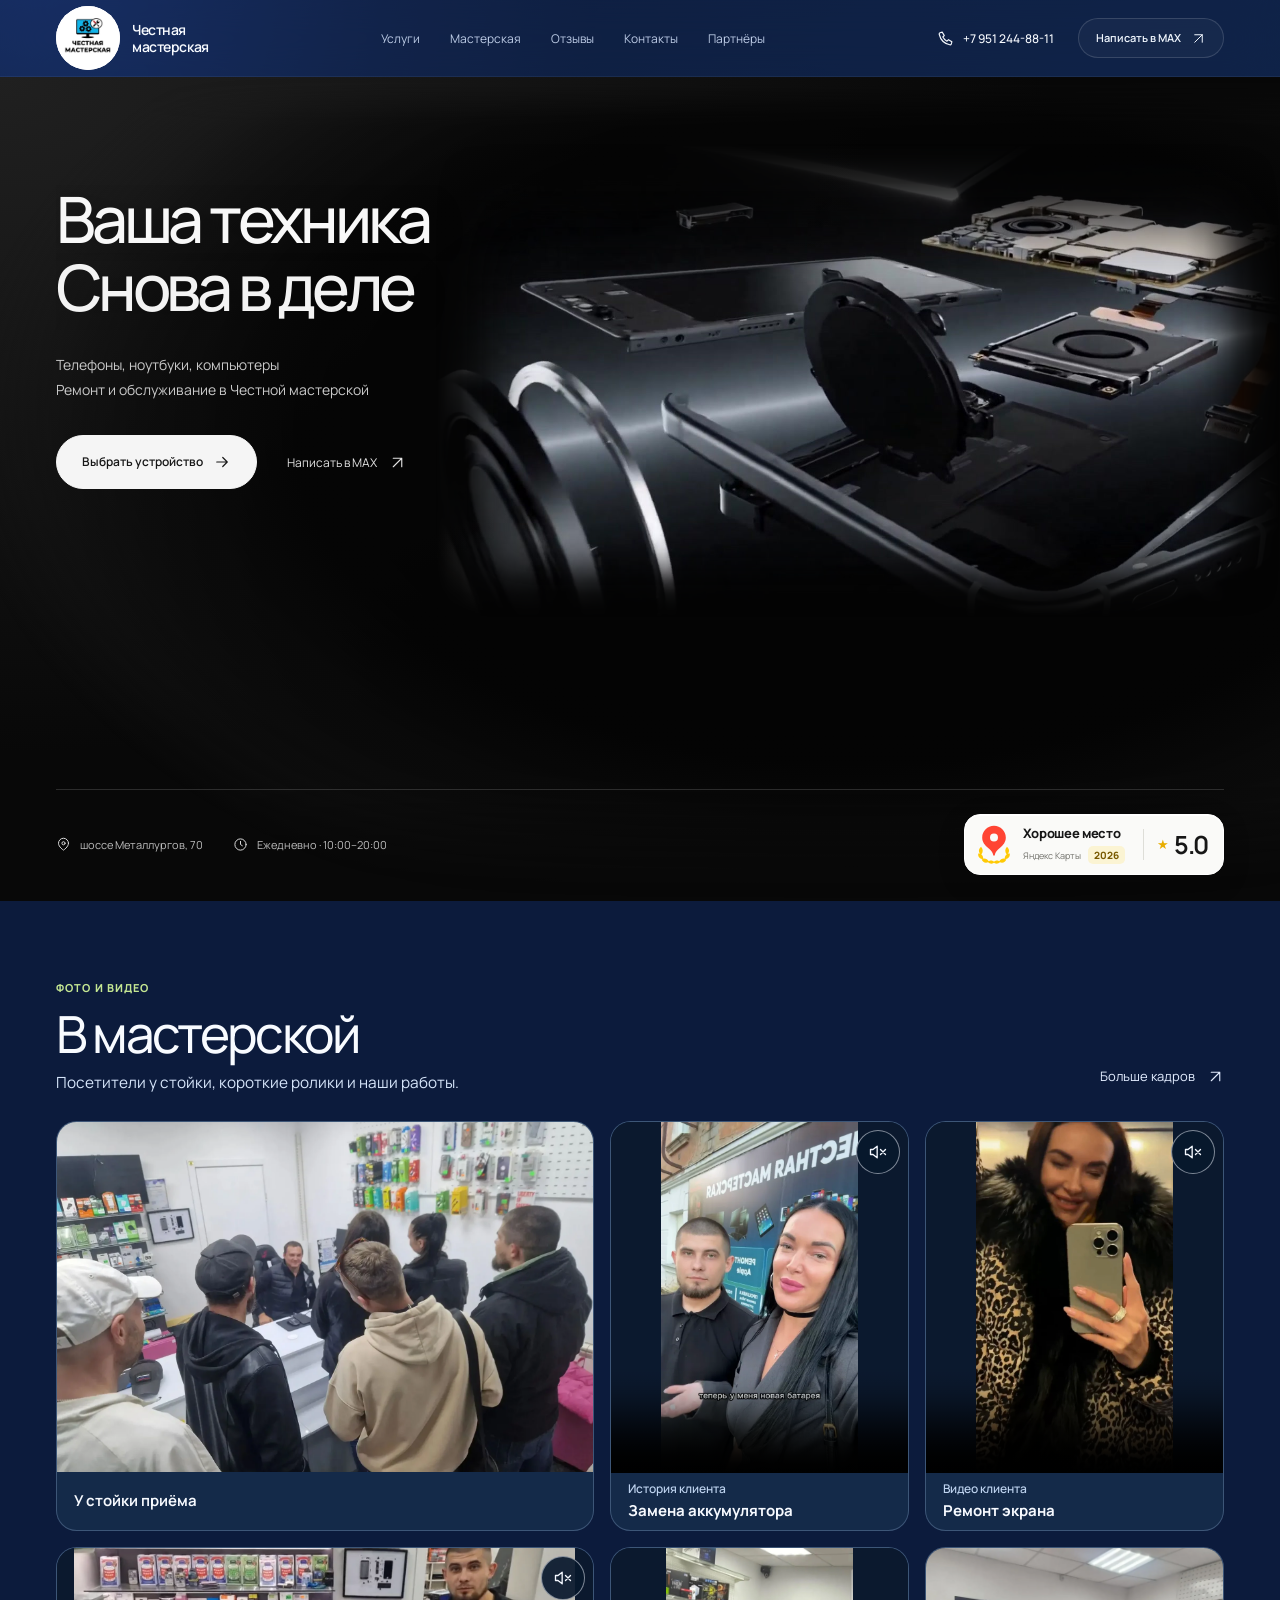
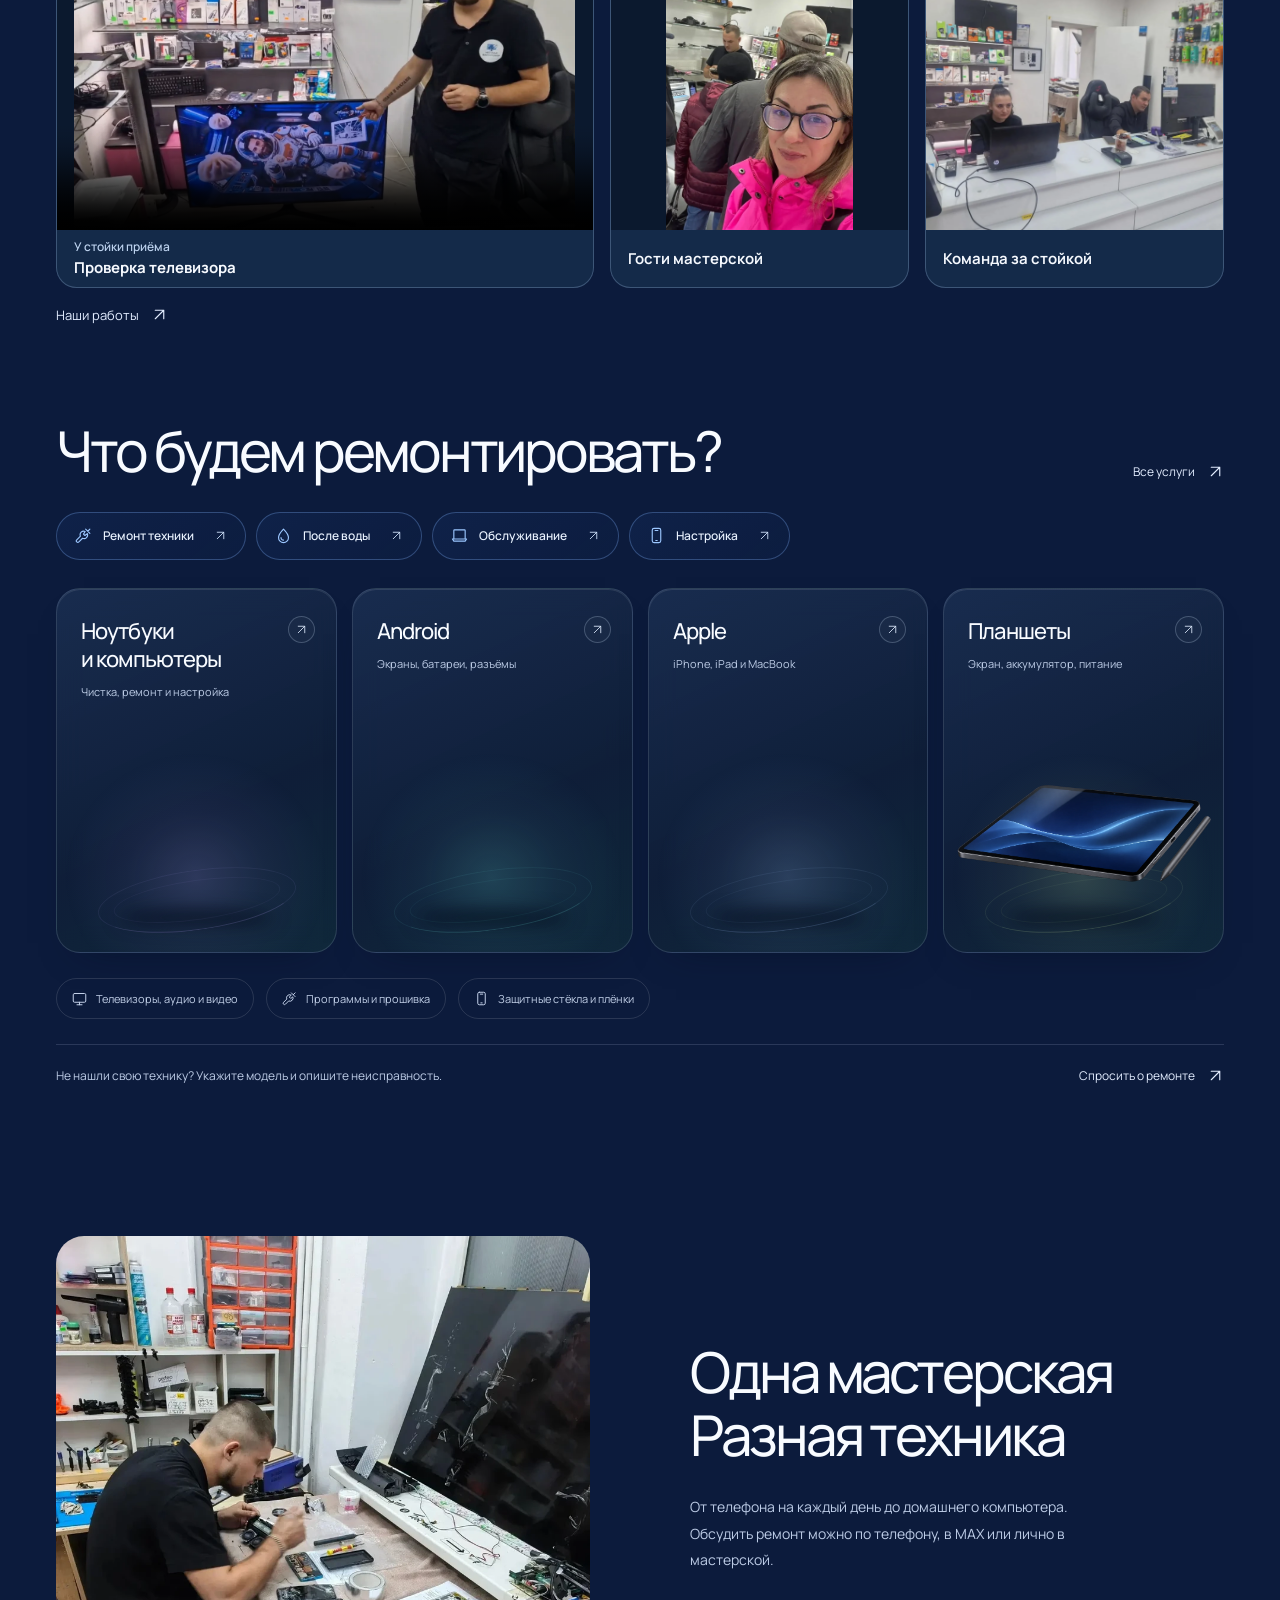
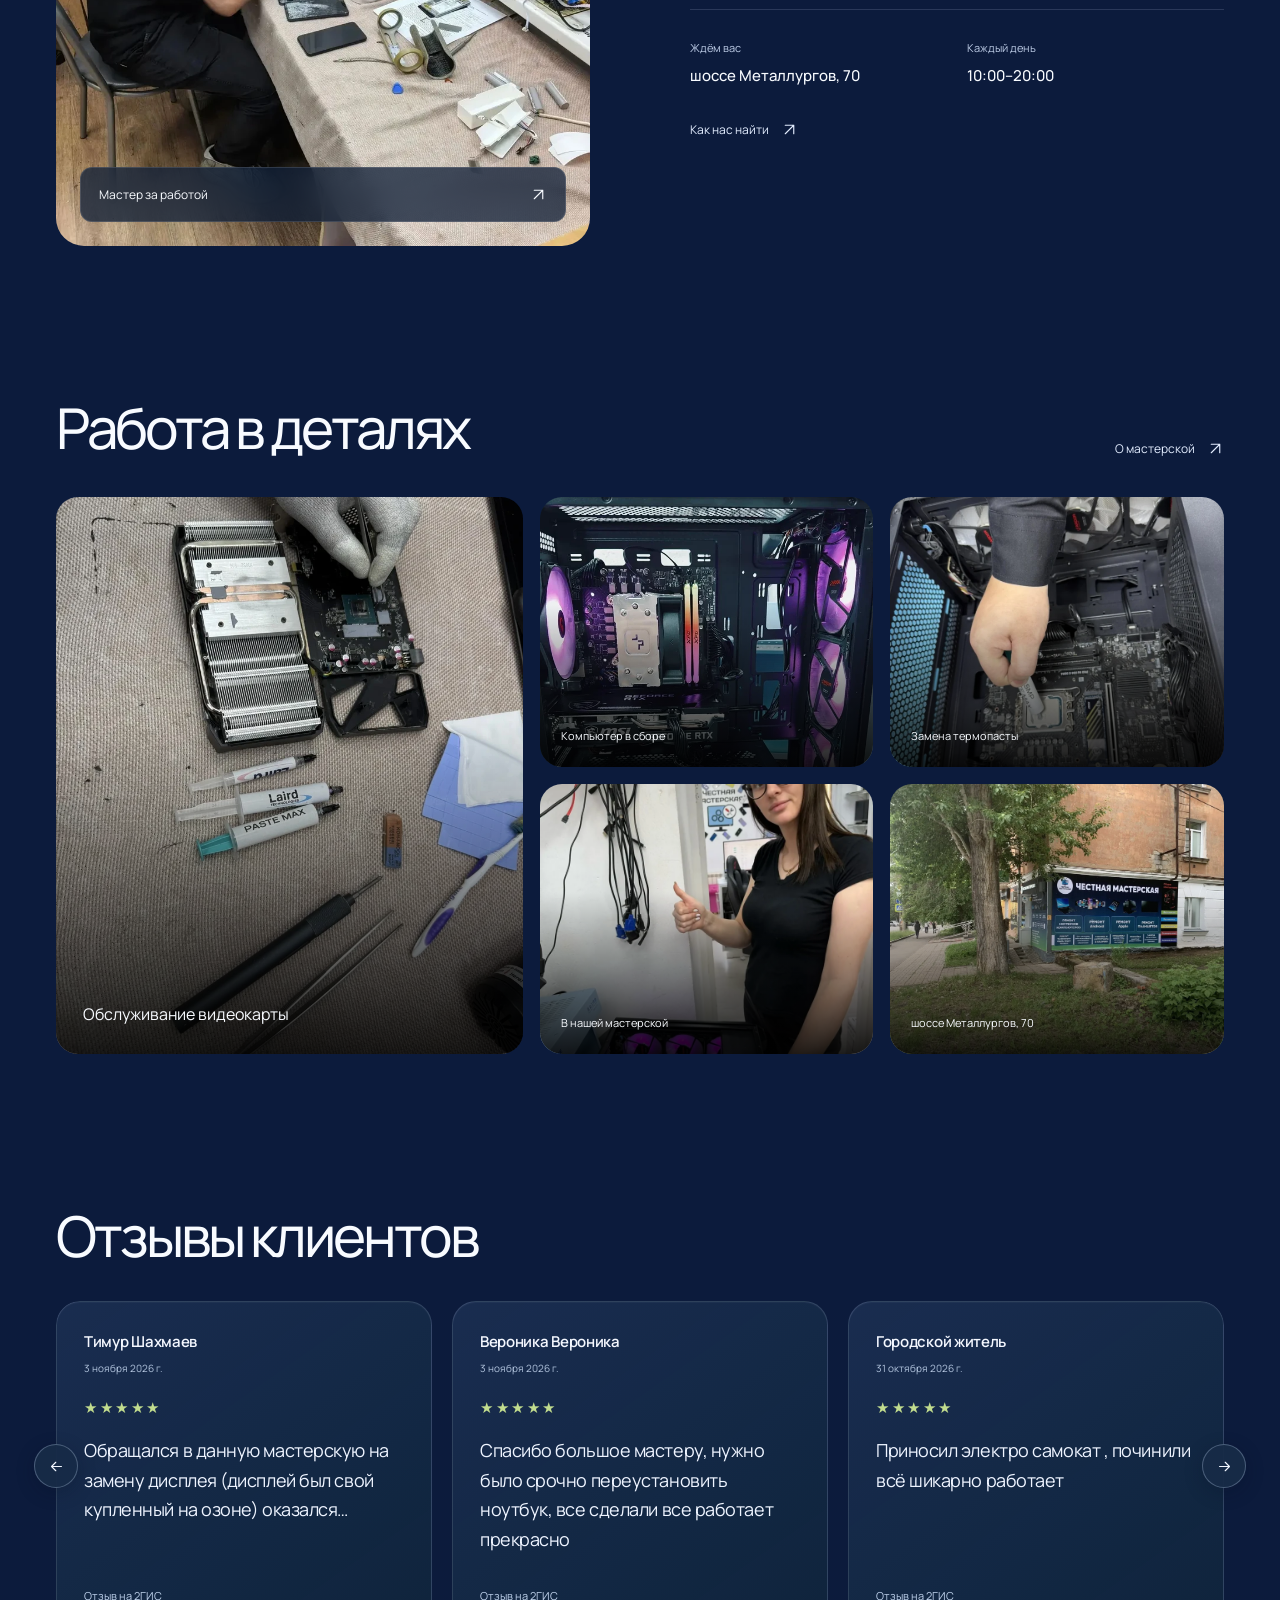
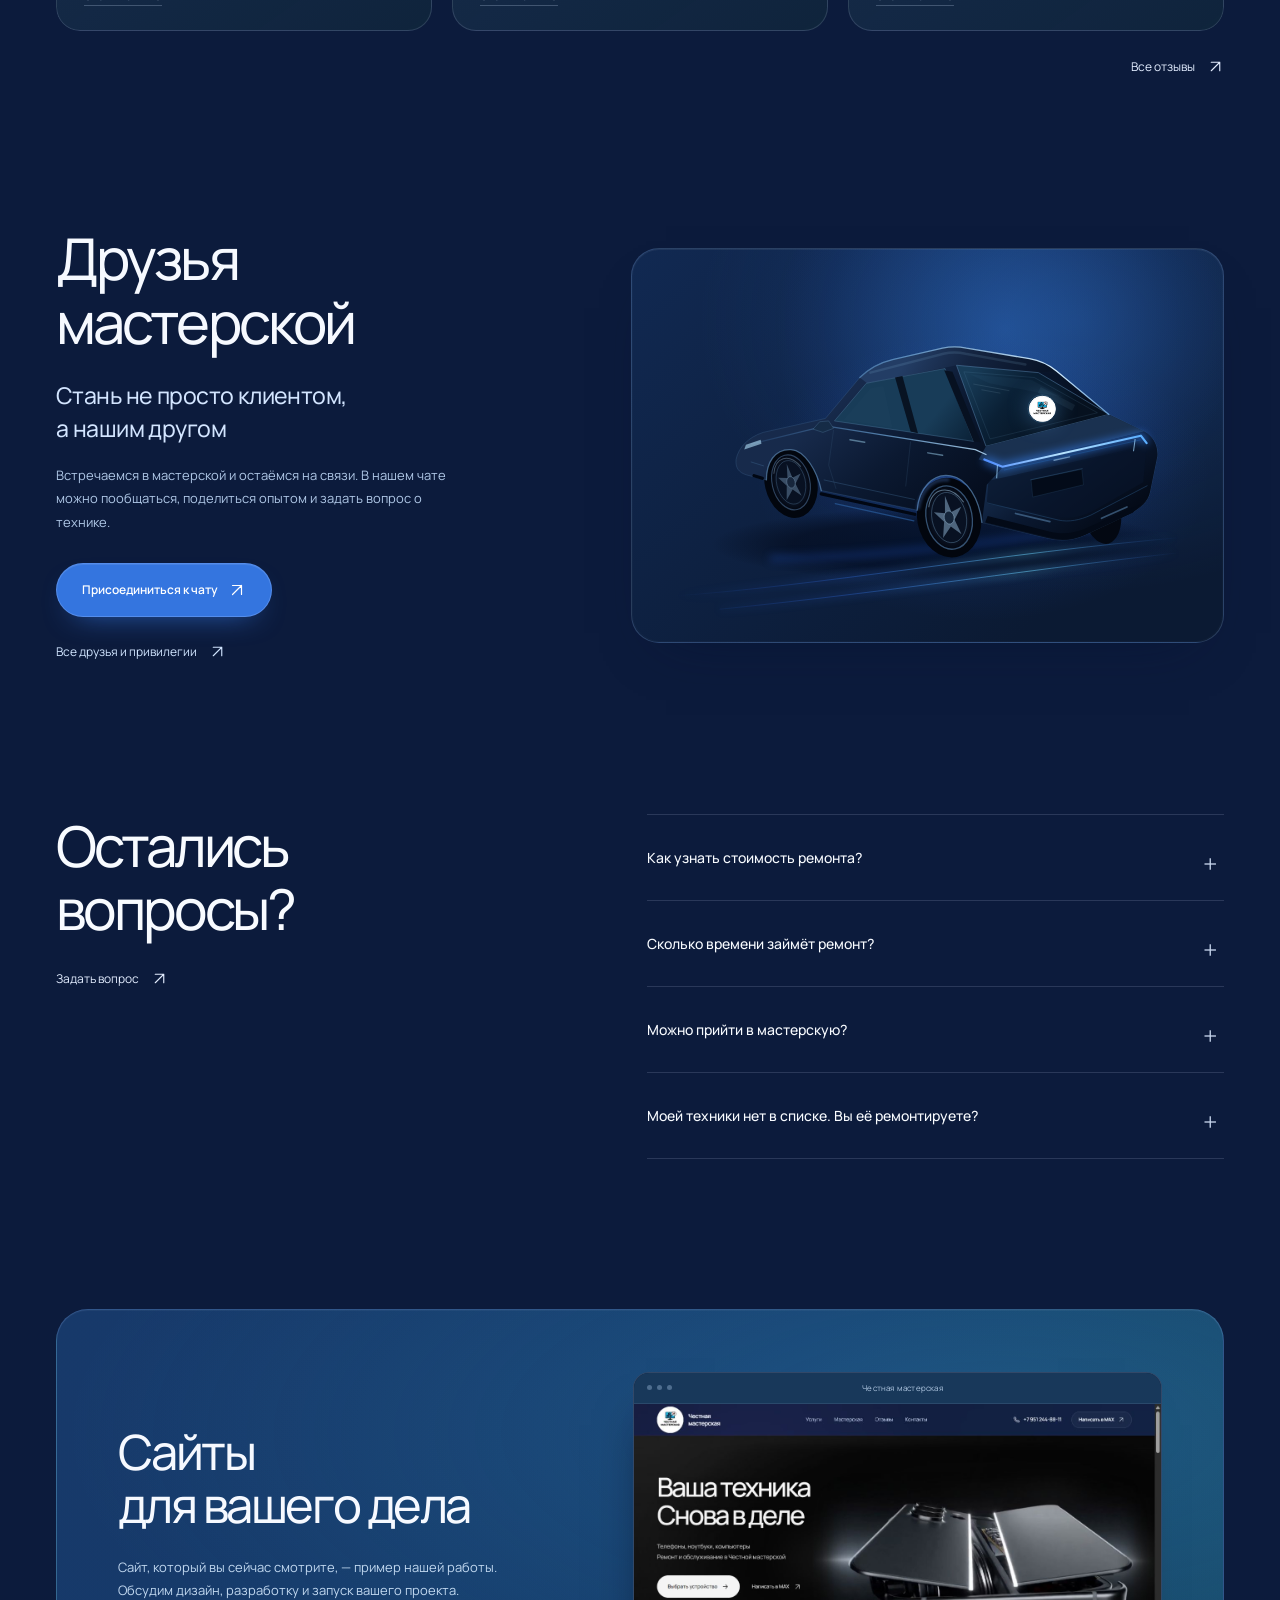
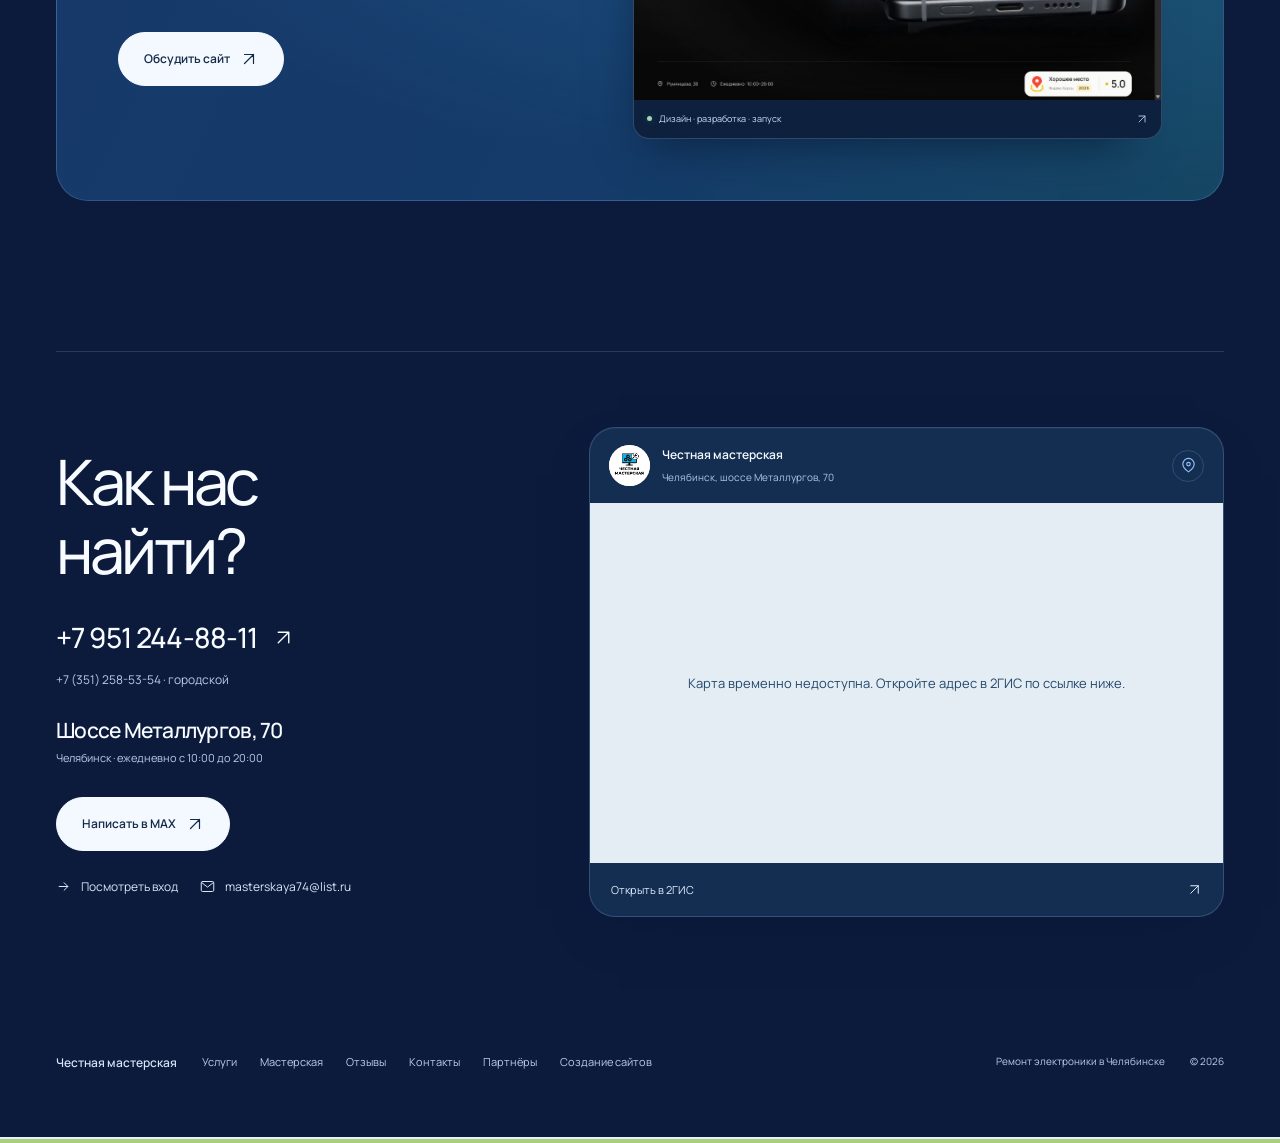
==== index.html @ 870d481c "Sync workshop website with local version" ====
<!doctype html>
<html lang="ru" class="premium-page"><head>
  <meta charset="UTF-8">
  <meta name="viewport" content="width=device-width, initial-scale=1">
  <meta name="theme-color" content="#0d1935">
  <title>Честная мастерская — ремонт электроники в Челябинске</title>
  <meta name="description" content="Ремонт телефонов, ноутбуков, компьютеров и другой электроники в Челябинске. Шоссе Металлургов, 70. Услуги, контакты и фотографии мастерской. Ежедневно 10:00–20:00.">
  <meta property="og:title" content="Честная мастерская — ремонт электроники в Челябинске">
  <meta property="og:description" content="Ремонт электроники в Челябинске. шоссе Металлургов, 70 · ежедневно 10:00–20:00. Позвоните или напишите в MAX.">
  <meta property="og:type" content="website">
  <meta property="og:locale" content="ru_RU">
  <link rel="icon" href="assets/logo.png" type="image/png">
  <link rel="preload" href="assets/fonts/manrope-variable.ttf" as="font" type="font/ttf" crossorigin="">
<link rel="stylesheet" href="minimal.css?v=7">
  <link rel="stylesheet" href="home.css?v=26">
  <link rel="stylesheet" href="home-sections.css?v=6">
  <link rel="stylesheet" href="workshop-life.css">
  <link rel="stylesheet" href="assets/vendor/leaflet/leaflet.css">
  <link rel="preload" href="assets/hero-disassembly-poster.jpg?v=2" as="image" fetchpriority="high">
  <script src="app.js" defer=""></script>
  <script src="home.js?v=7" defer=""></script>
  <script src="workshop-life.js" defer=""></script>
  <script src="reviews.js?v=1" defer=""></script>
  <script src="friends-gallery.js?v=2" defer=""></script>
  <script src="contact-map.js?v=2" defer=""></script>
  <script type="application/ld+json">
  {"@context":"https://schema.org","@type":"LocalBusiness","name":"Честная мастерская","description":"Ремонт телефонов, компьютеров и другой электроники","telephone":"+79512448811","email":"masterskaya74@list.ru","address":{"@type":"PostalAddress","streetAddress":"шоссе Металлургов, 70","addressLocality":"Челябинск","addressCountry":"RU"},"openingHours":["Mo-Su 10:00-20:00"]}
  </script>
</head>
<body class="home-page premium-home">
<div class="p-ambient" aria-hidden="true"><div class="p-ambient-field p-ambient-primary"></div><div class="p-ambient-field p-ambient-secondary"></div><div class="p-ambient-field p-ambient-tertiary"></div></div>
<div class="p-scroll-progress" aria-hidden="true"></div>
<a class="skip-link" href="#main">Перейти к содержимому</a>
  <svg class="icon-library" xmlns="http://www.w3.org/2000/svg" aria-hidden="true">
    <symbol id="i-arrow" viewBox="0 0 24 24"><path d="M5 12h14m-6-6 6 6-6 6"></path></symbol>
    <symbol id="i-up-right" viewBox="0 0 24 24"><path d="M6 18 18 6M6 6h12v12"></path></symbol>
    <symbol id="i-phone" viewBox="0 0 24 24"><path d="m7.3 3 3 4.8-2.1 2.1a15 15 0 0 0 5.9 5.9l2.1-2.1 4.8 3-.8 3a2 2 0 0 1-2.2 1.2A20 20 0 0 1 3.1 6 2 2 0 0 1 4.3 3.8Z"></path></symbol>
    <symbol id="i-chat" viewBox="0 0 24 24"><path d="M20.5 11.5a9 9 0 0 1-9 9 10 10 0 0 1-4-.9L3 21l1.4-4.5a9 9 0 1 1 16.1-5Z"></path><path d="M8 10h8m-8 4h5"></path></symbol>
    <symbol id="i-clock" viewBox="0 0 24 24"><circle cx="12" cy="12" r="9"></circle><path d="M12 7v5l3 2"></path></symbol>
    <symbol id="i-pin" viewBox="0 0 24 24"><path d="M20 10c0 6-8 11-8 11S4 16 4 10a8 8 0 1 1 16 0Z"></path><circle cx="12" cy="10" r="2.5"></circle></symbol>
    <symbol id="i-mobile" viewBox="0 0 24 24"><rect x="6" y="2" width="12" height="20" rx="2.5"></rect><path d="M10 5h4m-3 14h2"></path></symbol>
    <symbol id="i-laptop" viewBox="0 0 24 24"><path d="M4 16V5a1 1 0 0 1 1-1h14a1 1 0 0 1 1 1v11M2 17h20l-2 3H4Z"></path></symbol>
    <symbol id="i-tablet" viewBox="0 0 24 24"><rect x="4" y="2" width="16" height="20" rx="2"></rect><path d="M11 18h2"></path></symbol>
    <symbol id="i-tv" viewBox="0 0 24 24"><rect x="2" y="4" width="20" height="14" rx="2"></rect><path d="M8 22h8m-4-4v4"></path></symbol>
    <symbol id="i-audio" viewBox="0 0 24 24"><rect x="5" y="2" width="14" height="20" rx="2"></rect><circle cx="12" cy="15" r="4"></circle><circle cx="12" cy="6" r="1"></circle></symbol>
    <symbol id="i-tool" viewBox="0 0 24 24"><path d="M14.3 6.3a5 5 0 0 0-6.6 6.6l-5.2 5.2a2 2 0 0 0 3 3l5.2-5.2a5 5 0 0 0 6.6-6.6L14 12l-2-2Z"></path><path d="m15 3 6 6m-3-3 3-3"></path></symbol>
    <symbol id="i-workshop-speaker" viewBox="0 0 24 24"><path d="M11 5 6 9H3v6h3l5 4V5Z"></path></symbol>
    <symbol id="i-close" viewBox="0 0 24 24"><path d="m6 6 12 12M6 18 18 6"></path></symbol>
    <symbol id="i-mail" viewBox="0 0 24 24"><rect x="2" y="4" width="20" height="16" rx="2"></rect><path d="m3 6 9 7 9-7"></path></symbol>
    <symbol id="i-droplet" viewBox="0 0 24 24"><path d="M12 3S5 10.2 5 15a7 7 0 0 0 14 0c0-4.8-7-12-7-12Z"></path><path d="M8.5 15a3.5 3.5 0 0 0 3.5 3.5"></path></symbol>
    <symbol id="i-spark" viewBox="0 0 40 40"><path d="m20 2 3.7 12.8L36 8l-6.8 12.3L42 24l-13.8 2L35 39l-13-7-3 13-3.4-13.5L3 38l6.2-12L-3 22l13-3L3 7l13 7Z" fill="currentColor" stroke="none" transform="translate(2 -1) scale(.9)"></path></symbol>
  </svg>
<div class="p-header-bar">
<header class="site-header shell page-header">
      <a class="brand brand-original" href="index.html" aria-label="Честная мастерская — на главную"><span class="brand-emblem" aria-hidden="true"><img class="logo-image" src="assets/logo.png" alt="" width="320" height="320"></span><span class="brand-name">Честная<br>мастерская</span></a>
      <nav class="site-nav" aria-label="Основная навигация"><button class="menu-toggle" type="button" aria-expanded="false" aria-controls="nav-links" aria-label="Открыть меню"><span></span><span></span></button><div class="nav-links" id="nav-links"><a href="services.html">Услуги</a><a href="workshop.html">Мастерская</a><a href="reviews.html">Отзывы</a><a href="contacts.html">Контакты</a><a href="partners.html">Партнёры</a></div></nav>
      <div class="header-actions"><a class="header-phone" href="tel:+79512448811" aria-label="Позвонить: +7 951 244-88-11"><svg class="icon" aria-hidden="true"><use href="#i-phone"></use></svg><span>+7 951 244-88-11</span></a><a class="button button-primary header-max" href="https://max.ru/join/U9VbQL_vIRLtYc8kHAHTy1KnC3-s3BVJSdOzQISSQKc" target="_blank" rel="noopener noreferrer">Написать в MAX<svg class="icon" aria-hidden="true"><use href="#i-up-right"></use></svg></a></div>
    </header>
</div>
<main id="main">
  <section class="p-hero shell" aria-labelledby="hero-title">
    <div class="p-hero-copy">
      <h1 id="hero-title"><span class="p-title-line"><span>Ваша техника</span></span><span class="p-title-line p-title-accent"><span>Снова в деле</span></span></h1>
      <p class="p-hero-lead">Телефоны, ноутбуки, компьютеры<br>Ремонт и обслуживание в Честной мастерской</p>
      <div class="p-hero-actions">
        <a class="button button-primary" href="#repair">Выбрать устройство<svg class="icon" aria-hidden="true"><use href="#i-arrow"></use></svg></a>
        <a class="p-quiet-link" href="https://max.ru/join/U9VbQL_vIRLtYc8kHAHTy1KnC3-s3BVJSdOzQISSQKc" target="_blank" rel="noopener noreferrer">Написать в MAX<svg class="icon" aria-hidden="true"><use href="#i-up-right"></use></svg></a>
      </div>
    </div>
    <div class="p-hero-media" aria-hidden="true">
      <canvas class="p-hero-bloom" width="480" height="270"></canvas>
      <video class="p-hero-video" width="1920" height="1080" muted="" loop="" playsinline="" preload="metadata" poster="assets/hero-disassembly-poster.jpg?v=2" tabindex="-1" disablepictureinpicture="">
        <source src="assets/hero-disassembly.mp4?v=2" type="video/mp4">
      </video>
    </div>
    <div class="p-hero-bottom">
      <a href="contacts.html#entrance"><svg class="icon" aria-hidden="true"><use href="#i-pin"></use></svg>шоссе Металлургов, 70</a>
      <p><svg class="icon" aria-hidden="true"><use href="#i-clock"></use></svg>Ежедневно · 10:00–20:00</p>
      <a class="p-yandex-badge" href="https://yandex.ru/maps/org/chestnaya_masterskaya/51923940691/" target="_blank" rel="noopener noreferrer" aria-label="Хорошее место 2026 на Яндекс Картах — рейтинг 5.0 из 5">
        <img class="p-yandex-mark" src="assets/yandex-good-place.svg" width="64" height="72" alt="" aria-hidden="true">
        <span class="p-yandex-copy"><strong>Хорошее место</strong><span>Яндекс Карты <b class="p-yandex-year">2026</b></span></span>
        <span class="p-yandex-rating"><span aria-hidden="true">★</span><strong>5.0</strong></span>
      </a>
    </div>
  </section>

  <section class="workshop-life workshop-life-home shell" id="workshop-life" aria-labelledby="workshop-life-title">
    <header class="workshop-life-heading">
      <div>
        <p class="workshop-life-eyebrow">Фото и видео</p>
        <h2 id="workshop-life-title">В мастерской</h2>
        <p>Посетители у стойки, короткие ролики и наши работы.</p>
      </div>
      <a class="p-text-link workshop-life-link" href="workshop.html#workshop-life">Больше кадров<svg class="icon" aria-hidden="true"><use href="#i-up-right"></use></svg></a>
    </header>
    <div class="workshop-life-preview">
      <a class="workshop-life-photo workshop-life-photo-lead" href="assets/workshop-life/visitors-counter.webp" data-gallery data-gallery-group="reception" data-caption="У стойки приёма" aria-label="Увеличить фото гостей у стойки приёма">
        <img class="workshop-life-media" src="assets/workshop-life/visitors-counter.webp" alt="Посетители собрались у стойки приёма в мастерской" width="1600" height="1200" loading="lazy" decoding="async">
        <span class="workshop-life-caption">У стойки приёма</span>
      </a>
      <figure class="workshop-life-clip">
        <video class="workshop-life-media" controls autoplay muted loop playsinline preload="none" src="assets/workshop-life/clip-1.mp4" poster="assets/workshop-life/clip-1.webp" aria-labelledby="workshop-life-clip-1-title"></video>
        <button class="workshop-life-sound" type="button" data-workshop-life-sound aria-label="Звук видео о замене аккумулятора" aria-pressed="false" hidden>
          <svg class="icon" viewBox="0 0 24 24" aria-hidden="true"><use href="#i-workshop-speaker"></use><path class="workshop-life-sound-off" d="m15 9 6 6m0-6-6 6"></path><path class="workshop-life-sound-on" d="M15 9a4 4 0 0 1 0 6m3-9a8 8 0 0 1 0 12"></path></svg>
        </button>
        <figcaption class="workshop-life-clip-caption" id="workshop-life-clip-1-title"><span>История клиента</span><strong>Замена аккумулятора</strong></figcaption>
      </figure>
      <figure class="workshop-life-clip">
        <video class="workshop-life-media" controls autoplay muted loop playsinline preload="none" src="assets/workshop-life/clip-2.mp4" poster="assets/workshop-life/clip-2.webp" aria-labelledby="workshop-life-clip-2-title"></video>
        <button class="workshop-life-sound" type="button" data-workshop-life-sound aria-label="Звук видео о ремонте экрана" aria-pressed="false" hidden>
          <svg class="icon" viewBox="0 0 24 24" aria-hidden="true"><use href="#i-workshop-speaker"></use><path class="workshop-life-sound-off" d="m15 9 6 6m0-6-6 6"></path><path class="workshop-life-sound-on" d="M15 9a4 4 0 0 1 0 6m3-9a8 8 0 0 1 0 12"></path></svg>
        </button>
        <figcaption class="workshop-life-clip-caption" id="workshop-life-clip-2-title"><span>Видео клиента</span><strong>Ремонт экрана</strong></figcaption>
      </figure>
    </div>
    <div class="workshop-life-preview workshop-life-preview-more">
      <figure class="workshop-life-clip workshop-life-reception-video">
        <video class="workshop-life-media" controls autoplay muted loop playsinline preload="none" src="assets/workshop-life/counter-new.mp4" poster="assets/workshop-life/counter-new.webp" aria-labelledby="workshop-life-reception-video-title"></video>
        <button class="workshop-life-sound" type="button" data-workshop-life-sound aria-label="Звук видео у стойки приёма" aria-pressed="false" hidden>
          <svg class="icon" viewBox="0 0 24 24" aria-hidden="true"><use href="#i-workshop-speaker"></use><path class="workshop-life-sound-off" d="m15 9 6 6m0-6-6 6"></path><path class="workshop-life-sound-on" d="M15 9a4 4 0 0 1 0 6m3-9a8 8 0 0 1 0 12"></path></svg>
        </button>
        <figcaption class="workshop-life-clip-caption" id="workshop-life-reception-video-title"><span>У стойки приёма</span><strong>Проверка телевизора</strong></figcaption>
      </figure>
      <a class="workshop-life-photo workshop-life-photo-portrait" href="assets/workshop-life/visitors-portrait.webp" data-gallery data-gallery-group="reception" data-caption="Гости мастерской" aria-label="Увеличить портрет на фоне стойки приёма">
        <img class="workshop-life-media" src="assets/workshop-life/visitors-portrait.webp" alt="Посетительница на фоне людей у стойки приёма" width="884" height="1334" loading="lazy" decoding="async">
        <span class="workshop-life-caption">Гости мастерской</span>
      </a>
      <a class="workshop-life-photo" href="assets/workshop-life/reception-team.webp" data-gallery data-gallery-group="reception" data-caption="Команда за стойкой" aria-label="Увеличить фото команды за стойкой">
        <img class="workshop-life-media" src="assets/workshop-life/reception-team.webp" alt="Двое сотрудников сидят за стойкой приёма мастерской" width="1600" height="1200" loading="lazy" decoding="async">
        <span class="workshop-life-caption">Команда за стойкой</span>
      </a>
    </div>
    <a class="p-text-link workshop-life-link workshop-life-works" href="workshop.html#work">Наши работы<svg class="icon" aria-hidden="true"><use href="#i-up-right"></use></svg></a>
  </section>

  <section class="p-services shell" id="repair" aria-labelledby="repair-title">
    <div class="p-section-head" data-reveal="">
      <div><h2 id="repair-title">Что будем ремонтировать?</h2></div>
      <a class="p-text-link" href="services.html">Все услуги<svg class="icon" aria-hidden="true"><use href="#i-up-right"></use></svg></a>
    </div>
    <div class="p-repair-paths" aria-label="Что нужно сделать с техникой" data-reveal="">
      <a href="services.html"><svg class="icon" aria-hidden="true"><use href="#i-tool"></use></svg>Ремонт техники<svg class="icon p-path-arrow" aria-hidden="true"><use href="#i-up-right"></use></svg></a>
      <a href="services.html#liquid"><svg class="icon" aria-hidden="true"><use href="#i-droplet"></use></svg>После воды<svg class="icon p-path-arrow" aria-hidden="true"><use href="#i-up-right"></use></svg></a>
      <a href="services.html#maintenance"><svg class="icon" aria-hidden="true"><use href="#i-laptop"></use></svg>Обслуживание<svg class="icon p-path-arrow" aria-hidden="true"><use href="#i-up-right"></use></svg></a>
      <a href="services.html#software"><svg class="icon" aria-hidden="true"><use href="#i-mobile"></use></svg>Настройка<svg class="icon p-path-arrow" aria-hidden="true"><use href="#i-up-right"></use></svg></a>
    </div>
    <div class="p-device-grid">
        <a class="p-device p-device-computers" data-reveal="" href="services.html#computers">
          <span class="p-device-arrow"><svg class="icon" aria-hidden="true"><use href="#i-up-right"></use></svg></span>
          <h3>Ноутбуки<br>и компьютеры</h3><p>Чистка, ремонт и настройка</p>
          <div class="p-device-visual"><div class="p-device-orbit" aria-hidden="true"></div><img src="assets/service-computers.webp" alt="" width="1536" height="1024" loading="lazy" decoding="async"></div>
        </a>
        <a class="p-device p-device-android" data-reveal="" href="services.html#android">
          <span class="p-device-arrow"><svg class="icon" aria-hidden="true"><use href="#i-up-right"></use></svg></span>
          <h3>Android</h3><p>Экраны, батареи, разъёмы</p>
          <div class="p-device-visual"><div class="p-device-orbit" aria-hidden="true"></div><img src="assets/service-android.webp" alt="" width="1448" height="1086" loading="lazy" decoding="async"></div>
        </a>
        <a class="p-device p-device-apple" data-reveal="" href="services.html#iphone">
          <span class="p-device-arrow"><svg class="icon" aria-hidden="true"><use href="#i-up-right"></use></svg></span>
          <h3>Apple</h3><p>iPhone, iPad и MacBook</p>
          <div class="p-device-visual"><div class="p-device-orbit" aria-hidden="true"></div><img src="assets/service-apple.webp" alt="" width="1536" height="1024" loading="lazy" decoding="async"></div>
        </a>
        <a class="p-device p-device-tablets" data-reveal="" href="services.html#tablets">
          <span class="p-device-arrow"><svg class="icon" aria-hidden="true"><use href="#i-up-right"></use></svg></span>
          <h3>Планшеты</h3><p>Экран, аккумулятор, питание</p>
          <div class="p-device-visual"><div class="p-device-orbit" aria-hidden="true"></div><img src="assets/service-tablets.webp" alt="" width="1774" height="887" loading="lazy" decoding="async"></div>
        </a>
    </div>
    <div class="p-other-services" aria-label="Дополнительные услуги">
      <a href="services.html#screens"><svg class="icon" aria-hidden="true"><use href="#i-tv"></use></svg>Телевизоры, аудио и видео</a>
      <a href="services.html#software"><svg class="icon" aria-hidden="true"><use href="#i-tool"></use></svg>Программы и прошивка</a>
      <a href="services.html#protection"><svg class="icon" aria-hidden="true"><use href="#i-mobile"></use></svg>Защитные стёкла и плёнки</a>
    </div>
    <div class="p-help" data-reveal=""><p>Не нашли свою технику? Укажите модель и опишите неисправность.</p><a class="p-text-link" href="https://max.ru/join/U9VbQL_vIRLtYc8kHAHTy1KnC3-s3BVJSdOzQISSQKc" target="_blank" rel="noopener noreferrer">Спросить о ремонте<svg class="icon" aria-hidden="true"><use href="#i-up-right"></use></svg></a></div>
  </section>

  <section class="p-workshop p-section shell" id="workshop" aria-labelledby="workshop-title">
    <a class="p-master" data-reveal="" href="workshop.html" aria-label="Посмотреть мастерскую">
      <img src="assets/master-at-work-small.webp" alt="Мастер сидит за рабочим столом и ремонтирует телефон" width="900" height="1200" loading="lazy">
      <span class="p-photo-label">Мастер за работой<svg class="icon" aria-hidden="true"><use href="#i-up-right"></use></svg></span>
    </a>
    <div class="p-workshop-copy" data-reveal="">
      <h2 id="workshop-title">Одна мастерская<br>Разная техника</h2>
      <p>От телефона на каждый день до домашнего компьютера. Обсудить ремонт можно по телефону, в MAX или лично в мастерской.</p>
      <div class="p-workshop-facts"><div><span>Ждём вас</span><strong>шоссе Металлургов, 70</strong></div><div><span>Каждый день</span><strong>10:00–20:00</strong></div></div>
      <a class="p-text-link" href="contacts.html#entrance">Как нас найти<svg class="icon" aria-hidden="true"><use href="#i-up-right"></use></svg></a>
    </div>
  </section>

  <section class="p-section shell" id="work" aria-labelledby="work-title">
    <div class="p-section-head" data-reveal=""><div><h2 id="work-title">Работа в деталях</h2></div><a class="p-text-link" href="workshop.html">О мастерской<svg class="icon" aria-hidden="true"><use href="#i-up-right"></use></svg></a></div>
    <div class="p-gallery" aria-label="Фотографии работ и мастерской">
        <a class="p-gallery-item" data-reveal="" href="assets/graphics-service.webp" data-gallery="" data-caption="Обслуживание видеокарты" aria-label="Увеличить фото: обслуживание видеокарты">
          <img src="assets/graphics-service-small.webp" alt="Разобранная видеокарта, радиатор и материалы для обслуживания" width="800" height="1067" loading="lazy">
          <span class="p-gallery-label"><span>Обслуживание видеокарты</span></span>
        </a>
        <a class="p-gallery-item" data-reveal="" href="assets/computer.webp" data-gallery="" data-caption="Компьютер в сборе" aria-label="Увеличить фото: компьютер в сборе">
          <img src="assets/computer-small.webp" alt="Собранный системный блок с фиолетовой подсветкой" width="600" height="1067" loading="lazy">
          <span class="p-gallery-label"><span>Компьютер в сборе</span></span>
        </a>
        <a class="p-gallery-item" data-reveal="" href="assets/computer-service.webp" data-gallery="" data-caption="Замена термопасты" aria-label="Увеличить фото: замена термопасты">
          <img src="assets/computer-service-small.webp" alt="Нанесение термопасты на процессор компьютера" width="800" height="1067" loading="lazy">
          <span class="p-gallery-label"><span>Замена термопасты</span></span>
        </a>
        <a class="p-gallery-item" data-reveal="" href="assets/workshop-team.webp" data-gallery="" data-caption="В нашей мастерской" aria-label="Увеличить фото: в нашей мастерской">
          <img src="assets/workshop-team-small.webp" alt="Фото из мастерской: девушка рядом с собранным компьютером" width="600" height="800" loading="lazy">
          <span class="p-gallery-label"><span>В нашей мастерской</span></span>
        </a>
        <a class="p-gallery-item" data-reveal="" href="assets/storefront.webp" data-gallery="" data-caption="шоссе Металлургов, 70" aria-label="Увеличить фото: шоссе Металлургов, 70">
          <img src="assets/storefront.webp" alt="Вывеска и вход в Честную мастерскую на шоссе Металлургов, 70" width="1744" height="1430" loading="lazy">
          <span class="p-gallery-label"><span>шоссе Металлургов, 70</span></span>
        </a>
    </div>
  </section>


  <section class="p-reviews shell" id="reviews" aria-labelledby="review-title" data-review-carousel="" data-review-autoplay="6000" data-review-resume="15000" data-review-feed="assets/reviews-2gis.json">
    <div class="p-reviews-head" data-reveal="">
      <div><h2 id="review-title">Отзывы клиентов</h2></div>
    </div>
    <div class="p-reviews-carousel">
      <div class="p-reviews-controls" aria-label="Управление отзывами">
        <button type="button" data-review-prev="" aria-label="Предыдущий отзыв"><svg class="icon" aria-hidden="true"><use href="#i-arrow"></use></svg></button>
        <button type="button" data-review-next="" aria-label="Следующий отзыв"><svg class="icon" aria-hidden="true"><use href="#i-arrow"></use></svg></button>
      </div>
    <div class="p-reviews-window" data-review-window="" tabindex="0" aria-label="Лента отзывов, используйте стрелки влево и вправо">
      <div class="p-reviews-track" data-review-track="">
        <article class="p-review-card" data-review-card="" data-review-id="5c796352ed33f4e944f0381cfe46d7b9dcbf9caf9fbdbe1ae02cb796a07a880a">
          <div class="p-review-heading"><strong class="p-review-author">Тимур Шахмаев</strong><time class="p-review-date" datetime="2026-11-03">3 ноября 2026</time></div>
          <span class="p-review-stars" aria-label="Оценка 5 из 5">★★★★★</span>
          <p class="p-review-text" data-review-text="">Обращался в данную мастерскую на замену дисплея (дисплей был свой купленный на озоне) оказался…</p>
          <a class="p-review-source" href="https://2gis.ru/chelyabinsk/firm/70000001096238225/tab/reviews" target="_blank" rel="noopener noreferrer">Отзыв на 2ГИС</a>
        </article>
        <article class="p-review-card" data-review-card="" data-review-id="4d13b08d17e5e2357156517b501a8de0bd6c9150ef4a24c16c22811d9694ba2b">
          <div class="p-review-heading"><strong class="p-review-author">Вероника Вероника</strong><time class="p-review-date" datetime="2026-11-03">3 ноября 2026</time></div>
          <span class="p-review-stars" aria-label="Оценка 5 из 5">★★★★★</span>
          <p class="p-review-text" data-review-text="">Спасибо большое мастеру, нужно было срочно переустановить ноутбук, все сделали все работает прекрасно</p>
          <a class="p-review-source" href="https://2gis.ru/chelyabinsk/firm/70000001096238225/tab/reviews" target="_blank" rel="noopener noreferrer">Отзыв на 2ГИС</a>
        </article>
        <article class="p-review-card" data-review-card="" data-review-id="9b314e743d420929c3c91be6faf3132ddbff4dd76f696bc7959393c6f130578d">
          <div class="p-review-heading"><strong class="p-review-author">Городской житель</strong><time class="p-review-date" datetime="2026-10-31">31 октября 2026</time></div>
          <span class="p-review-stars" aria-label="Оценка 5 из 5">★★★★★</span>
          <p class="p-review-text" data-review-text="">Приносил электро самокат , починили всё шикарно работает</p>
          <a class="p-review-source" href="https://2gis.ru/chelyabinsk/firm/70000001096238225/tab/reviews" target="_blank" rel="noopener noreferrer">Отзыв на 2ГИС</a>
        </article>
        <article class="p-review-card" data-review-card="" data-review-id="a6e5acfd49187ab3cb2c302f4ad61c494616b169d227a30429fc08f2016d13e0">
          <div class="p-review-heading"><strong class="p-review-author">Лиана Кононова</strong><time class="p-review-date" datetime="2026-10-29">29 октября 2026</time></div>
          <span class="p-review-stars" aria-label="Оценка 5 из 5">★★★★★</span>
          <p class="p-review-text" data-review-text="">Хочу выразить огромную благодарность сотрудникам этой точки! Приехала за 5 минут до закрытия, и…</p>
          <a class="p-review-source" href="https://2gis.ru/chelyabinsk/firm/70000001096238225/tab/reviews" target="_blank" rel="noopener noreferrer">Отзыв на 2ГИС</a>
        </article>
        <article class="p-review-card" data-review-card="" data-review-id="657c4bd337e3e950522a6c8c9e0957f1c1d60c71273d566c7d60a4b15408f538">
          <div class="p-review-heading"><strong class="p-review-author">Наталья Брилёва</strong><time class="p-review-date" datetime="2026-10-28">28 октября 2026</time></div>
          <span class="p-review-stars" aria-label="Оценка 5 из 5">★★★★★</span>
          <p class="p-review-text" data-review-text="">Клеила матовую пленку,на свой телефон )Быстро,качественно сделали)Ребята приветливые,доброжелательные)</p>
          <a class="p-review-source" href="https://2gis.ru/chelyabinsk/firm/70000001096238225/tab/reviews" target="_blank" rel="noopener noreferrer">Отзыв на 2ГИС</a>
        </article>
        <article class="p-review-card" data-review-card="" data-review-id="fd407820e8f6d3355b4cc202791d798750b4950b591a5d0a1398e37d33fb9562">
          <div class="p-review-heading"><strong class="p-review-author">Али Мамедов</strong><time class="p-review-date" datetime="2026-10-27">27 октября 2026</time></div>
          <span class="p-review-stars" aria-label="Оценка 5 из 5">★★★★★</span>
          <p class="p-review-text" data-review-text="">Мужики профессионалы своего дела. Самое главное , что вы можете не переживать за то , что…</p>
          <a class="p-review-source" href="https://2gis.ru/chelyabinsk/firm/70000001096238225/tab/reviews" target="_blank" rel="noopener noreferrer">Отзыв на 2ГИС</a>
        </article>
        <article class="p-review-card" data-review-card="" data-review-id="e2bfd6c76c3cb02ac9d6d6e777d8d96b8557bae1b8759e98745f7da3a9d7a087">
          <div class="p-review-heading"><strong class="p-review-author">Артём Брылин</strong><time class="p-review-date" datetime="2026-10-27">27 октября 2026</time></div>
          <span class="p-review-stars" aria-label="Оценка 5 из 5">★★★★★</span>
          <p class="p-review-text" data-review-text="">Хорошая мастерская. Очень дружелюбный и отзывчивый. Мастера знают свое дело. Обращусь ещё раз. Спасибо…</p>
          <a class="p-review-source" href="https://2gis.ru/chelyabinsk/firm/70000001096238225/tab/reviews" target="_blank" rel="noopener noreferrer">Отзыв на 2ГИС</a>
        </article>
        <article class="p-review-card" data-review-card="" data-review-id="87c17c78a53a0f439d538b51c7d1602b1d2a14cbccc24ca908b3fab622b9d7f9">
          <div class="p-review-heading"><strong class="p-review-author">Варя .</strong><time class="p-review-date" datetime="2026-10-25">25 октября 2026</time></div>
          <span class="p-review-stars" aria-label="Оценка 5 из 5">★★★★★</span>
          <p class="p-review-text" data-review-text="">Очень хорошая мастерская,сделали телефон качественно и быстро.Очень обрадовала цена.Вежливые сотрудники знающие…</p>
          <a class="p-review-source" href="https://2gis.ru/chelyabinsk/firm/70000001096238225/tab/reviews" target="_blank" rel="noopener noreferrer">Отзыв на 2ГИС</a>
        </article>
        <article class="p-review-card" data-review-card="" data-review-id="60a9ec74ae35e578d02ea091c1051a485e4fb3c117acfc49efcdafc1985c3d98">
          <div class="p-review-heading"><strong class="p-review-author">Анастасия</strong><time class="p-review-date" datetime="2026-10-24">24 октября 2026</time></div>
          <span class="p-review-stars" aria-label="Оценка 5 из 5">★★★★★</span>
          <p class="p-review-text" data-review-text="">понравился мастерская, быстро и качественно все делают!</p>
          <a class="p-review-source" href="https://2gis.ru/chelyabinsk/firm/70000001096238225/tab/reviews" target="_blank" rel="noopener noreferrer">Отзыв на 2ГИС</a>
        </article>
        <article class="p-review-card" data-review-card="" data-review-id="9477d9671c71235e0a7052f4d61159f75f482a09eb8c4d8e87827847b9e5fc04">
          <div class="p-review-heading"><strong class="p-review-author">Маргарита Матвеева</strong><time class="p-review-date" datetime="2026-10-23">23 октября 2026</time></div>
          <span class="p-review-stars" aria-label="Оценка 5 из 5">★★★★★</span>
          <p class="p-review-text" data-review-text="">Очень довольна работой мастеров!!! Примерно год я ходила со сломаным верхним динамиком (айфон 12…</p>
          <a class="p-review-source" href="https://2gis.ru/chelyabinsk/firm/70000001096238225/tab/reviews" target="_blank" rel="noopener noreferrer">Отзыв на 2ГИС</a>
        </article>
      </div>
    </div>
    </div>
    <div class="p-reviews-footer"><a class="p-text-link" href="reviews.html">Все отзывы<svg class="icon" aria-hidden="true"><use href="#i-up-right"></use></svg></a></div>
  </section>

  <section class="p-friends p-section shell" id="friends" aria-labelledby="friends-title" data-friends-gallery="" data-friends-feed="assets/friends-gallery.json" data-friends-interval="7000" data-friends-resume="15000">
    <div class="p-friends-copy" data-reveal="">
      <h2 id="friends-title">Друзья <br>мастерской</h2>
      <p class="p-friends-lead">Стань не просто клиентом,<br>а нашим другом</p>
      <p class="p-friends-description">Встречаемся в мастерской и остаёмся на связи. В нашем чате можно пообщаться, поделиться опытом и задать вопрос о технике.</p>
      <a class="button p-blue-button" href="https://max.ru/join/U9VbQL_vIRLtYc8kHAHTy1KnC3-s3BVJSdOzQISSQKc" target="_blank" rel="noopener noreferrer">Присоединиться к чату<svg class="icon" aria-hidden="true"><use href="#i-up-right"></use></svg></a>
      <p class="p-friends-more"><a class="p-text-link" href="partners.html">Все друзья и привилегии<svg class="icon" aria-hidden="true"><use href="#i-up-right"></use></svg></a></p>
    </div>
    <div class="p-friends-stage" data-friends-stage="" role="group" aria-label="Фотографии друзей мастерской" data-reveal="">
      <div class="p-friends-art" data-friends-placeholder="" aria-hidden="true">
        <div class="p-friends-halo"></div>
        <img class="p-friends-car" src="assets/friends-placeholder.svg" alt="" width="720" height="480" loading="lazy">
        <span class="p-friends-sticker"><img src="assets/logo.png" alt="" width="320" height="320" loading="lazy"></span>
      </div>
      <img class="p-friends-image" data-friends-image="" alt="" decoding="async" hidden>
      <img class="p-friends-image" data-friends-image="" alt="" decoding="async" hidden>
      <p class="p-friends-caption" data-friends-caption="" hidden></p>
      <div class="p-friends-nav" data-friends-controls="" hidden>
        <button class="p-friends-prev" type="button" data-friends-prev="" aria-label="Предыдущее фото"><svg class="icon" aria-hidden="true"><use href="#i-arrow"></use></svg></button>
        <div class="p-friends-dots" data-friends-dots=""></div>
        <button type="button" data-friends-next="" aria-label="Следующее фото"><svg class="icon" aria-hidden="true"><use href="#i-arrow"></use></svg></button>
      </div>
      <p class="p-visually-hidden" data-friends-status="" aria-live="off"></p>
    </div>
  </section>

  <section class="p-faq p-section shell" data-reveal="" id="before-visit" aria-labelledby="faq-title">
    <div><h2 id="faq-title">Остались<br>вопросы?</h2><a class="p-text-link" href="https://max.ru/join/U9VbQL_vIRLtYc8kHAHTy1KnC3-s3BVJSdOzQISSQKc" target="_blank" rel="noopener noreferrer">Задать вопрос<svg class="icon" aria-hidden="true"><use href="#i-up-right"></use></svg></a></div>
    <div class="faq-list"><details class="faq-item"><summary>Как узнать стоимость ремонта?<span aria-hidden="true">+</span></summary><p>Стоимость работ, деталей и диагностики уточните у мастерской по вашей ситуации.</p></details>
<details class="faq-item"><summary>Сколько времени займёт ремонт?<span aria-hidden="true">+</span></summary><p>Срок зависит от неисправности, модели и нужных деталей.</p></details>
<details class="faq-item"><summary>Можно прийти в мастерскую?<span aria-hidden="true">+</span></summary><p>Да. Мы находимся в Челябинске на шоссе Металлургов, 70. Работаем ежедневно с 10:00 до 20:00. Перед визитом с крупной техникой удобно уточнить приём по телефону.</p></details>
<details class="faq-item"><summary>Моей техники нет в списке. Вы её ремонтируете?<span aria-hidden="true">+</span></summary><p>Работаем с разной электроникой. Пришлите фото и название модели в MAX — возможность ремонта уточним по конкретному устройству. Принтеры не ремонтируем.</p></details></div>

  </section>

  <section class="p-websites p-section shell" id="websites" aria-labelledby="websites-title">
    <div class="p-websites-inner">
      <div class="p-websites-copy" data-reveal="">
        <h2 id="websites-title">Сайты<br>для вашего дела</h2>
        <p>Сайт, который вы сейчас смотрите, — пример нашей работы. Обсудим дизайн, разработку и запуск вашего проекта.</p>
        <a class="button button-primary" href="https://max.ru/join/U9VbQL_vIRLtYc8kHAHTy1KnC3-s3BVJSdOzQISSQKc" target="_blank" rel="noopener noreferrer">Обсудить сайт<svg class="icon" aria-hidden="true"><use href="#i-up-right"></use></svg></a>
      </div>
      <a class="p-site-preview" href="#main" aria-label="Посмотреть этот сайт с первого экрана" data-reveal="">
        <div class="p-site-preview-bar" aria-hidden="true"><span></span><span></span><span></span><i>Честная мастерская</i></div>
        <img src="assets/site-preview.jpg" width="1280" height="720" alt="Первый экран сайта Честной мастерской — пример разработки" loading="lazy" decoding="async">
        <div class="p-site-preview-caption"><span class="p-site-status" aria-hidden="true"></span>Дизайн · разработка · запуск<svg class="icon" aria-hidden="true"><use href="#i-up-right"></use></svg></div>
      </a>
    </div>
  </section>

  <section class="p-contact p-section shell" id="contacts" aria-labelledby="contacts-title">
    <div class="p-contact-grid p-contact-with-map">
      <div class="p-contact-info" data-reveal="">
        <h2 id="contacts-title">Как нас<br>найти?</h2>
        <a class="p-contact-phone" href="tel:+79512448811">+7 951 244-88-11<svg class="icon" aria-hidden="true"><use href="#i-up-right"></use></svg></a>
        <a class="p-contact-secondary" href="tel:+73512585354">+7 (351) 258-53-54 · городской</a>
        <div class="p-contact-place"><h3>Шоссе Металлургов, 70</h3><p>Челябинск · ежедневно с 10:00 до 20:00</p></div>
        <a class="button button-primary" href="https://max.ru/join/U9VbQL_vIRLtYc8kHAHTy1KnC3-s3BVJSdOzQISSQKc" target="_blank" rel="noopener noreferrer">Написать в MAX<svg class="icon" aria-hidden="true"><use href="#i-up-right"></use></svg></a>
        <div class="p-contact-links"><a href="contacts.html#entrance"><svg class="icon" aria-hidden="true"><use href="#i-arrow"></use></svg>Посмотреть вход</a><a href="mailto:masterskaya74@list.ru"><svg class="icon" aria-hidden="true"><use href="#i-mail"></use></svg>masterskaya74@list.ru</a></div>
      </div>
      <div class="p-contact-map" data-reveal="">
        <div class="p-map-heading"><span class="p-map-emblem"><img src="assets/logo.png" alt="" width="320" height="320" loading="lazy"></span><div><strong>Честная мастерская</strong><span>Челябинск, шоссе Металлургов, 70</span></div><span class="p-map-location" aria-hidden="true"><svg class="icon"><use href="#i-pin"></use></svg></span></div>
        <div class="p-map-frame"><div class="p-map-canvas" id="workshop-map" data-contact-map="" data-map-lat="55.247621" data-map-lng="61.379572" role="region" aria-label="Карта: Честная мастерская, шоссе Металлургов, 70"></div><p class="p-map-fallback" data-map-fallback="" hidden>Карта временно недоступна. Откройте адрес в 2ГИС по ссылке ниже.</p></div>
        <a class="p-map-open" href="https://2gis.ru/chelyabinsk/firm/70000001096238225" target="_blank" rel="noopener noreferrer">Открыть в 2ГИС<svg class="icon" aria-hidden="true"><use href="#i-up-right"></use></svg></a>
      </div>
    </div>
  </section>

</main>
<footer class="site-footer shell"><a class="p-footer-name" href="index.html">Честная мастерская</a><div class="footer-links"><a href="services.html">Услуги</a><a href="workshop.html">Мастерская</a><a href="reviews.html">Отзывы</a><a href="contacts.html">Контакты</a><a href="partners.html">Партнёры</a><a href="#websites">Создание сайтов</a></div><p>Ремонт электроники в Челябинске</p><span>© 2026</span></footer>
  <div class="mobile-contact-bar" aria-label="Быстрая связь"><a href="tel:+79512448811"><svg class="icon"><use href="#i-phone"></use></svg>Позвонить</a><a href="https://max.ru/join/U9VbQL_vIRLtYc8kHAHTy1KnC3-s3BVJSdOzQISSQKc" target="_blank" rel="noopener noreferrer"><svg class="icon"><use href="#i-chat"></use></svg>Написать в MAX</a></div>
  <dialog class="photo-dialog" aria-label="Фотографии мастерской"><div class="dialog-toolbar"><span class="photo-counter" aria-live="polite"></span><button class="dialog-close round-control" type="button" aria-label="Закрыть фотографию"><svg class="icon"><use href="#i-close"></use></svg></button></div><div class="dialog-image-wrap"><img class="dialog-image" src="assets/graphics-service.webp" alt="Обслуживание видеокарты"><button class="photo-prev round-control" type="button" aria-label="Предыдущая фотография"><svg class="icon"><use href="#i-arrow"></use></svg></button><button class="photo-next round-control" type="button" aria-label="Следующая фотография"><svg class="icon"><use href="#i-arrow"></use></svg></button></div><p class="dialog-caption" aria-live="polite"></p></dialog>


</body></html>
---- minimal.css ----
@font-face {
  font-family: Manrope;
  src: url('assets/fonts/manrope-variable.ttf') format('truetype');
  font-weight: 200 800;
  font-style: normal;
  font-display: swap;
}

:root {
  color-scheme: light;
  --paper: #ffffff;
  --surface: #f2f6fb;
  --hover: #e8eff8;
  --text: #142b45;
  --muted: #53657b;
  --line: #dae3ed;
  --brand: #173f70;
  --font: Manrope, 'Segoe UI', sans-serif;
}

*, *::before, *::after { box-sizing: border-box; }
html { scroll-behavior: smooth; scroll-padding-top: 25px; }
body { margin: 0; background: var(--paper); color: var(--text); font: 15px/1.75 var(--font); -webkit-font-smoothing: antialiased; }
a { color: inherit; text-decoration: none; -webkit-tap-highlight-color: transparent; }
button { font: inherit; color: inherit; cursor: pointer; }
img { display: block; max-width: 100%; }
h1, h2, h3, p { margin: 0; }
h1, h2, h3 { line-height: 1.25; letter-spacing: -.035em; font-weight: 700; }
h1 { font-size: clamp(34px, 4.2vw, 52px); }
h2 { font-size: 32px; }
h3 { font-size: 20px; }
a:focus-visible, button:focus-visible { outline: 3px solid #3372b5; outline-offset: 5px; }
::selection { background: #d5e6f7; color: #142b45; }
.shell, .wide-shell { width: min(1180px, calc(100% - 80px)); margin-inline: auto; }
.section-space { margin-top: 78px; }
.icon { width: 22px; height: 22px; fill: none; stroke: currentColor; stroke-width: 1.6; stroke-linecap: round; stroke-linejoin: round; flex-shrink: 0; }
.icon-library { position: absolute; width: 0; height: 0; overflow: hidden; }
.eyebrow { font-size: 11px; font-weight: 600; letter-spacing: .1em; text-transform: uppercase; color: var(--muted); }
.section-index { margin-bottom: 14px; }
.text-violet { color: inherit; }
.skip-link { position: fixed; top: 12px; left: 12px; z-index: 100; padding: 10px 18px; background: white; color: var(--text); transform: translateY(-160%); }
.skip-link:focus { transform: translateY(0); }

/* White surfaces, navy type and one blue accent throughout the site. */
.site-header { display: flex; align-items: center; justify-content: space-between; gap: 28px; min-height: 118px; border-bottom: 1px solid var(--line); position: relative; }
.brand { flex-shrink: 0; line-height: 0; }
.logo-image { width: 86px; height: 86px; object-fit: contain; border-radius: 50%; }
.nav-links { display: flex; align-items: center; gap: 27px; font-size: 13px; }
.nav-links a { padding-block: 10px; border-bottom: 1px solid transparent; }
.nav-links a:hover, .nav-links a[aria-current=page] { border-color: var(--brand); }
.header-actions { display: flex; align-items: center; gap: 22px; }
.header-phone { display: inline-flex; align-items: center; gap: 9px; font-weight: 600; font-size: 13px; white-space: nowrap; }
.header-phone .icon { width: 17px; height: 17px; }
.menu-toggle { display: none; }
.button, .map-link { display: inline-flex; align-items: center; justify-content: center; gap: 10px; min-height: 47px; padding: 12px 19px; border: 1px solid #7f97af; border-radius: 6px; background: transparent; color: var(--text); font-size: 13px; font-weight: 600; line-height: 1.5; transition: background .15s, border-color .15s; }
.button:hover, .map-link:hover { background: var(--hover); border-color: var(--brand); }
.button .icon { width: 18px; height: 18px; }
.header-max { min-height: 42px; padding: 10px 15px; font-size: 12px; white-space: nowrap; }
.header-max .icon { width: 15px; height: 15px; }
.text-link { display: inline-flex; align-items: center; gap: 10px; font-size: 13px; font-weight: 600; }
.text-link .icon { width: 17px; height: 17px; }
.text-link:hover { text-decoration: underline; text-underline-offset: 5px; }

/* The first screen is the workshop banner's repair selector. */
.repair-directory { padding-block: 38px 0; }
.directory-heading { display: flex; align-items: center; justify-content: space-between; gap: 30px; margin-bottom: 28px; }
.directory-heading .eyebrow { margin-bottom: 12px; }
.directory-heading h1 { font-size: 40px; }
.directory-heading > div > p:last-child { color: var(--muted); margin-top: 10px; font-size: 14px; }
.directory-location { display: flex; align-items: center; gap: 10px; font-size: 13px; line-height: 1.7; flex-shrink: 0; }
.directory-location small { display: block; font-size: 11px; color: var(--muted); }
.directory-location > .icon { width: 19px; height: 19px; }
.directory-location > .icon:last-child { width: 14px; height: 14px; margin-left: 7px; }
.device-grid { display: grid; grid-template-columns: repeat(4, minmax(0, 1fr)); gap: 14px; }
.device-choice { position: relative; display: block; padding: 25px 22px 23px; border: 1px solid var(--line); border-radius: 8px; background: var(--surface); min-width: 0; transition: background .15s, border-color .15s; }
.device-choice:hover { background: var(--hover); border-color: #8ea7bf; }
.device-choice > img { width: 100%; height: 116px; object-fit: contain; margin-bottom: 19px; }
.device-label { display: block; color: var(--muted); font-size: 10px; margin-bottom: 5px; text-transform: uppercase; letter-spacing: .08em; }
.device-choice h2 { font-size: 20px; line-height: 1.4; letter-spacing: -.025em; }
.device-corner { position: absolute; top: 13px; right: 13px; color: var(--brand); }
.device-corner .icon { width: 15px; height: 15px; }
.extra-repairs { display: grid; grid-template-columns: repeat(3, minmax(0, 1fr)); gap: 10px; margin-top: 14px; }
.extra-repairs > a { display: flex; align-items: center; gap: 9px; min-height: 75px; padding: 13px; border: 1px solid var(--line); border-radius: 6px; font-size: 11px; line-height: 1.7; transition: background .15s, border-color .15s; }
.extra-repairs > a:hover { background: var(--hover); border-color: #8ea7bf; }
.extra-repairs > a > .icon { width: 19px; height: 19px; color: var(--brand); }
.extra-repairs > a > .icon:last-child { display: none; }
.directory-bottom { display: flex; align-items: center; justify-content: space-between; gap: 25px; margin-top: 19px; color: var(--muted); font-size: 11px; }
.directory-bottom > a { display: flex; align-items: center; gap: 12px; color: var(--brand); font-size: 12px; white-space: nowrap; }
.directory-bottom .icon { width: 17px; height: 17px; }
.directory-about { display: grid; grid-template-columns: 1fr 1fr; gap: 60px; align-items: center; padding-top: 48px; margin-top: 42px; border-top: 1px solid var(--line); }
.directory-master { display: block; height: 350px; position: relative; overflow: hidden; border-radius: 8px; }
.directory-master img { width: 100%; height: 100%; object-fit: cover; object-position: 35% 38%; }
.directory-master > span, .about-photo > span { position: absolute; left: 18px; bottom: 18px; display: flex; align-items: center; gap: 12px; padding: 9px 13px; background: #0c1a2ee6; border-radius: 4px; color: white; font-size: 11px; }
.directory-master > span .icon, .about-photo > span .icon { width: 15px; height: 15px; }
.directory-about-copy .eyebrow { margin-bottom: 16px; }
.directory-about-copy h2 { font-size: 32px; }
.directory-about-copy > p:not(.eyebrow) { color: var(--muted); font-size: 14px; max-width: 430px; margin-top: 18px; }
.directory-contact-actions { display: flex; gap: 12px; flex-wrap: wrap; margin-top: 25px; }

/* Inner pages keep the same background and plain section dividers. */
.breadcrumbs { display: flex; align-items: center; flex-wrap: wrap; gap: 10px; color: var(--muted); font-size: 12px; margin-bottom: 30px; }
.breadcrumbs > span { color: var(--muted); }
.breadcrumbs a { color: var(--text); }
.breadcrumbs a:hover { text-decoration: underline; }
.page-intro { padding-top: 35px; }
.page-intro > .eyebrow, .about-intro .eyebrow, .category-intro .eyebrow { margin-bottom: 15px; }
.page-lead { color: var(--muted); font-size: 15px; max-width: 640px; margin-top: 20px; }
.service-quicknav { display: flex; flex-wrap: wrap; gap: 9px; margin-top: 30px; }
.service-quicknav a { padding: 9px 14px; border: 1px solid var(--line); border-radius: 5px; font-size: 12px; }
.service-quicknav a:hover { background: var(--hover); }
.services-layout, .category-layout { display: grid; grid-template-columns: minmax(0, 1fr) 300px; align-items: start; gap: 70px; margin-top: 42px; }
.service-details, .category-layout > div { min-width: 0; }
.service-detail { padding: 32px 0; border-top: 1px solid var(--line); scroll-margin-top: 25px; }
.detail-heading { display: flex; align-items: center; gap: 17px; margin-bottom: 20px; }
.service-icon { width: 43px; height: 48px; display: grid; place-items: center; flex-shrink: 0; color: var(--brand); }
.service-icon .icon { width: 27px; height: 27px; }
.detail-label { color: var(--muted); font-size: 11px; margin-bottom: 5px; }
.service-detail h2 { font-size: 27px; }
.service-detail > p { color: var(--muted); font-size: 14px; max-width: 650px; }
.service-detail ul { display: grid; grid-template-columns: 1fr 1fr; gap: 10px 24px; padding: 0; list-style: none; margin: 22px 0; font-size: 13px; }
.service-detail li { position: relative; padding-left: 15px; }
.service-detail li::before { content: ''; position: absolute; top: 10px; left: 0; width: 4px; height: 4px; background: #9fb7ce; border-radius: 50%; }
.detail-link { font-size: 13px; }
.services-aside { position: sticky; top: 25px; padding: 25px; border: 1px solid var(--line); border-radius: 8px; }
.services-aside > .eyebrow { font-size: 10px; margin-bottom: 17px; }
.services-aside h2 { font-size: 27px; }
.services-aside > p:not(.eyebrow) { font-size: 13px; color: var(--muted); margin-top: 17px; }
.services-aside .button { width: 100%; font-size: 12px; padding-inline: 12px; margin-top: 23px; }
.services-aside .button .icon { width: 16px; height: 16px; }
.aside-phone { display: flex; align-items: center; gap: 9px; font-size: 14px; font-weight: 600; margin-top: 22px; white-space: nowrap; }
.aside-phone .icon { width: 16px; height: 16px; }
.aside-address { color: var(--muted); font-size: 11px; border-top: 1px solid var(--line); padding-top: 20px; margin-top: 23px; }
.category-intro { display: grid; grid-template-columns: 1.5fr 1fr; gap: 60px; align-items: center; margin-top: 35px; }
.category-art { border: 1px solid var(--line); background: var(--surface); border-radius: 8px; padding: 25px; }
.category-art img { width: 100%; height: 190px; object-fit: contain; }
.about-intro { display: grid; grid-template-columns: 1fr 1fr; gap: 65px; align-items: center; margin-top: 35px; }
.about-description { color: var(--muted); font-size: 14px; margin-top: 17px; max-width: 490px; }
.about-intro .button { margin-top: 25px; }
.about-photo { display: block; position: relative; height: 480px; border-radius: 8px; overflow: hidden; }
.about-photo > img { width: 100%; height: 100%; object-fit: cover; object-position: 40% 45%; }

/* Real workshop photographs bring colour to the restrained interface. */
.work-inner { padding-block: 0; }
.section-heading { display: flex; align-items: flex-end; justify-content: space-between; gap: 40px; margin-bottom: 30px; }
.section-intro, .work-intro p { font-size: 13px; color: var(--muted); max-width: 380px; }
.work-spark, .review-spark, .visit-spark, .quote-mark, .hours-dot { display: none; }
.work-gallery { display: grid; grid-template-columns: repeat(3, minmax(0, 1fr)); gap: 17px; }
.gallery-photo { display: block; height: 350px; position: relative; overflow: hidden; border-radius: 8px; background: var(--surface); }
.gallery-photo > img { width: 100%; height: 100%; object-fit: cover; }
.gallery-photo-one > img { object-position: center 32%; }
.gallery-photo-two > img { object-position: center 48%; }
.gallery-photo-three > img { object-position: center 44%; }
.gallery-caption { position: absolute; left: 0; right: 0; bottom: 0; padding: 15px 17px; display: flex; align-items: center; justify-content: space-between; gap: 10px; font-size: 13px; font-weight: 600; line-height: 1.5; background: #ffffff; color: var(--text); }
.gallery-caption small { display: none; }
.photo-expand { display: grid; place-items: center; flex-shrink: 0; width: 25px; height: 25px; }
.photo-expand .icon { width: 18px; height: 18px; }
.work-gallery-four { grid-template-columns: 1fr 1fr; }
.work-gallery-four .gallery-photo { height: 370px; }
.work-gallery-four .gallery-photo-team > img { object-position: center 26%; }
.work-footer { display: flex; align-items: center; justify-content: space-between; flex-wrap: wrap; gap: 15px; padding-top: 22px; }
.work-footer > p { color: var(--muted); font-size: 11px; }
.status-dot { display: none; }
.how-section { margin-top: 78px; }
.steps { display: grid; grid-template-columns: repeat(3, minmax(0, 1fr)); gap: 38px; margin: 0; padding: 0; list-style: none; }
.step-number { display: flex; align-items: center; justify-content: space-between; border-top: 1px solid var(--line); padding-top: 18px; margin-bottom: 20px; font-size: 13px; color: var(--muted); }
.step-number .icon { width: 18px; height: 18px; }
.steps h3 { margin-bottom: 12px; }
.steps p { font-size: 13px; color: var(--muted); }
.review-section { border-top: 1px solid var(--line); border-bottom: 1px solid var(--line); }
.review-inner { display: grid; grid-template-columns: .6fr 1.4fr; gap: 45px; padding-block: 40px; }
.review-label .section-index { font-size: 11px; }
blockquote { margin: 0; font-size: 25px; line-height: 1.65; font-weight: 500; letter-spacing: -.025em; }
.review-credit { display: flex; align-items: center; gap: 12px; margin-top: 22px; }
.review-avatar { display: grid; place-items: center; width: 34px; height: 34px; border: 1px solid var(--line); border-radius: 50%; }
.review-avatar .icon { width: 16px; height: 16px; }
.review-credit p { font-size: 12px; }
.review-credit div > span { font-size: 11px; color: var(--muted); }

.contacts { display: grid; grid-template-columns: 1.15fr .85fr; align-items: center; gap: 90px; }
.contact-copy h2, .contact-page .contact-copy h1 { font-size: 36px; margin-bottom: 20px; }
.contact-copy > p:not(.eyebrow) { font-size: 14px; color: var(--muted); }
.contact-phone { display: inline-flex; align-items: center; gap: 20px; font-size: 29px; font-weight: 600; letter-spacing: -.03em; margin-top: 25px; }
.contact-phone .icon { width: 20px; height: 20px; }
.secondary-phone { display: block; font-size: 13px; margin-top: 7px; }
.secondary-phone > span { color: var(--muted); }
.contact-max { margin-top: 25px; }
.visit-card { padding: 26px; border: 1px solid var(--line); border-radius: 8px; }
.visit-top { display: flex; align-items: center; gap: 11px; margin-bottom: 17px; }
.visit-icon { line-height: 0; color: var(--brand); }
.visit-icon .icon { width: 21px; height: 21px; }
.visit-top .eyebrow { font-size: 10px; }
.visit-card h3 { font-size: 28px; margin-bottom: 9px; }
.visit-card > p { font-size: 13px; color: var(--muted); }
.map-link { display: flex; justify-content: space-between; font-size: 12px; margin-top: 22px; }
.map-link .icon { width: 17px; height: 17px; }
.visit-hours { display: flex; align-items: center; gap: 12px; padding-top: 22px; margin-top: 24px; border-top: 1px solid var(--line); }
.visit-hours > .icon { width: 21px; height: 21px; color: var(--brand); }
.visit-hours > div > span { font-size: 11px; color: var(--muted); }
.visit-hours strong { display: block; font-size: 21px; line-height: 1.4; font-weight: 600; margin-top: 3px; }
.visit-email { display: flex; align-items: center; gap: 9px; margin-top: 22px; font-size: 12px; }
.visit-email .icon { width: 16px; height: 16px; }
.contact-breadcrumbs { margin-top: 35px; }
.contact-help { display: flex; align-items: center; justify-content: space-between; gap: 35px; border-top: 1px solid var(--line); padding-top: 30px; margin-top: 65px; }
.contact-help .eyebrow { margin-bottom: 12px; }
.contact-help h2 { font-size: 26px; }
.contact-help p { color: var(--muted); font-size: 14px; max-width: 570px; margin-top: 14px; }
.contact-help .button { flex-shrink: 0; }
.site-footer { display: flex; align-items: center; gap: 25px; border-top: 1px solid var(--line); padding-block: 20px; margin-top: 75px; font-size: 11px; color: var(--muted); }
.footer-brand img { width: 65px; height: 65px; border-radius: 50%; }
.footer-links { display: flex; flex-wrap: wrap; gap: 23px; color: var(--text); font-size: 12px; }
.site-footer > p { margin-left: auto; }
.mobile-contact-bar { display: none; }

.photo-dialog { position: fixed; inset: 0; width: min(1000px, 94vw); max-height: 94svh; overflow: auto; padding: 12px 16px 15px; border: 1px solid var(--line); border-radius: 8px; background: var(--paper); color: var(--text); }
.photo-dialog::backdrop { background: #030c19eb; }
.dialog-toolbar { display: flex; align-items: center; justify-content: space-between; height: 42px; margin-bottom: 8px; }
.photo-counter { font-size: 12px; color: var(--muted); }
.round-control { display: grid; place-items: center; width: 38px; height: 38px; border: 1px solid #9bb0c4; background: #0c1a2ee6; border-radius: 50%; color: white; }
.round-control:hover { background: var(--hover); }
.round-control .icon { width: 19px; height: 19px; }
.dialog-image-wrap { position: relative; }
.dialog-image { max-height: 73svh; object-fit: contain; width: 100%; margin: auto; border-radius: 4px; }
.photo-prev, .photo-next { position: absolute; top: 50%; transform: translateY(-50%); }
.photo-prev { left: 12px; }
.photo-next { right: 12px; }
.photo-prev .icon { transform: rotate(180deg); }
.dialog-caption { text-align: center; font-size: 13px; margin-top: 13px; color: var(--muted); }
.dialog-open { overflow: hidden; }

@media (max-width: 1100px) {
  .shell, .wide-shell { width: calc(100% - 56px); }
  .site-header { gap: 20px; }
  .header-actions { gap: 16px; }
  .nav-links { gap: 20px; font-size: 12px; }
  .header-phone { font-size: 12px; }
  .header-max { font-size: 11px; padding-inline: 12px; }
  .device-choice { padding-inline: 17px; }
  .device-choice h2 { font-size: 18px; }
  .extra-repairs > a { font-size: 10px; padding-inline: 10px; }
  .directory-about { gap: 38px; }
  .services-layout, .category-layout { gap: 40px; grid-template-columns: minmax(0, 1fr) 280px; }
  .contacts { gap: 50px; }
  .contact-phone { font-size: 27px; }
  .category-intro { gap: 35px; }
  .about-intro { gap: 40px; }
}

@media (max-width: 960px) {
  .header-max { display: none; }
  .site-header { min-height: 102px; }
  .logo-image { width: 76px; height: 76px; }
  .directory-heading h1 { font-size: 34px; }
  .directory-heading > div > p:last-child { font-size: 12px; }
  .directory-location { font-size: 12px; }
  .directory-location small { font-size: 10px; }
  .device-choice { padding: 23px 14px 20px; }
  .device-choice > img { height: 94px; }
  .device-choice h2 { font-size: 16px; }
  .extra-repairs { grid-template-columns: repeat(3, minmax(0, 1fr)); }
  .extra-repairs > a { font-size: 11px; min-height: 68px; padding-inline: 13px; }
  .directory-about { gap: 30px; }
  .directory-about-copy h2 { font-size: 28px; }
  .directory-about-copy > p:not(.eyebrow) { font-size: 13px; }
  .directory-contact-actions { gap: 9px; }
  .directory-contact-actions .button { font-size: 11px; padding-inline: 13px; }
  .services-layout, .category-layout { gap: 28px; grid-template-columns: minmax(0, 1fr) 250px; }
  .services-aside { padding: 22px 18px; }
  .services-aside h2 { font-size: 24px; }
  .services-aside .button { font-size: 11px; gap: 7px; }
  .aside-phone { font-size: 12px; gap: 7px; }
  .service-detail ul { grid-template-columns: 1fr; }
  .service-detail h2 { font-size: 25px; }
  .gallery-photo { height: 310px; }
  .gallery-caption { font-size: 11px; padding-inline: 13px; }
  .contacts { gap: 30px; }
  .contact-copy h2, .contact-page .contact-copy h1 { font-size: 31px; }
  .contact-phone { font-size: 24px; gap: 12px; }
  .visit-card { padding: 22px; }
  .visit-card h3 { font-size: 25px; }
  .visit-email { font-size: 11px; }
  .site-footer > p { display: none; }
  .site-footer > span { margin-left: auto; }
  .review-inner { grid-template-columns: .5fr 1.5fr; gap: 30px; }
  blockquote { font-size: 22px; }
}

@media (max-width: 760px) {
  .shell, .wide-shell { width: calc(100% - 36px); }
  body { padding-bottom: 80px; }
  h1 { font-size: 35px; }
  h2 { font-size: 29px; }
  .section-space { margin-top: 54px; }
  .site-header { min-height: 96px; padding-block: 10px; flex-wrap: wrap; gap: 0; }
  .logo-image { width: 72px; height: 72px; }
  .header-actions { margin-left: auto; order: 2; }
  .header-phone { font-size: 12px; }
  .header-phone .icon { width: 16px; height: 16px; }
  .site-nav { width: 100%; order: 3; margin-top: 10px; }
  .nav-links { justify-content: space-between; gap: 12px; font-size: 12px; }
  html.js .site-nav { width: auto; order: 1; margin-left: auto; margin-top: 0; }
  html.js .header-actions { margin-left: 12px; }
  html.js .header-phone { display: grid; place-items: center; border: 1px solid var(--line); width: 39px; height: 39px; border-radius: 5px; }
  html.js .header-phone span { display: none; }
  html.js .menu-toggle { display: flex; flex-direction: column; align-items: center; justify-content: center; gap: 5px; width: 39px; height: 39px; border: 1px solid var(--line); border-radius: 5px; background: transparent; }
  html.js .menu-toggle > span { width: 15px; height: 1.5px; background: var(--text); }
  html.js .menu-toggle[aria-expanded=true] > span:first-child { transform: translateY(3.25px) rotate(45deg); }
  html.js .menu-toggle[aria-expanded=true] > span:last-child { transform: translateY(-3.25px) rotate(-45deg); }
  html.js .nav-links { display: none; position: absolute; top: 100%; left: 0; right: 0; z-index: 10; padding: 13px 19px; background: var(--paper); border: 1px solid var(--line); border-radius: 0 0 6px 6px; }
  html.js .nav-links.is-open { display: grid; gap: 0; }
  html.js .nav-links a { padding-block: 14px; border: 0; font-size: 14px; }
  .repair-directory { padding-top: 27px; }
  .directory-heading { display: block; margin-bottom: 22px; }
  .directory-heading .eyebrow { font-size: 9px; letter-spacing: .07em; margin-bottom: 12px; }
  .directory-heading h1 { font-size: 30px; }
  .directory-heading > div > p:last-child { font-size: 12px; margin-top: 8px; }
  .directory-location { margin-top: 15px; font-size: 12px; gap: 7px; }
  .directory-location small { display: inline; font-size: 10px; margin-left: 11px; }
  .directory-location > .icon { width: 16px; height: 16px; }
  .directory-location > .icon:last-child { display: none; }
  .device-grid { grid-template-columns: 1fr 1fr; gap: 10px; }
  .device-choice { padding: 19px 15px 18px; border-radius: 6px; min-height: 183px; }
  .device-choice > img { height: 81px; margin-bottom: 13px; }
  .device-label { font-size: 9px; margin-bottom: 4px; }
  .device-choice h2 { font-size: 17px; }
  .device-corner { top: 10px; right: 10px; }
  .device-corner .icon { width: 13px; height: 13px; }
  .extra-repairs { grid-template-columns: 1fr 1fr; gap: 8px; margin-top: 10px; }
  .extra-repairs > a { min-height: 71px; font-size: 10px; padding: 12px 10px; gap: 9px; }
  .extra-repairs > a > .icon { width: 17px; height: 17px; }
  .extra-repairs > a:last-child { grid-column: 1 / -1; min-height: 49px; }
  .extra-repairs > a:last-child br { display: none; }
  .directory-bottom { display: block; font-size: 10px; margin-top: 17px; }
  .directory-bottom > a { margin-top: 12px; width: fit-content; font-size: 12px; }
  .directory-about { display: flex; flex-direction: column-reverse; gap: 25px; align-items: stretch; padding-top: 30px; margin-top: 32px; }
  .directory-about-copy .eyebrow { font-size: 10px; margin-bottom: 13px; }
  .directory-about-copy h2 { font-size: 29px; }
  .directory-about-copy > p:not(.eyebrow) { font-size: 13px; max-width: 100%; margin-top: 15px; }
  .directory-contact-actions { flex-wrap: nowrap; margin-top: 22px; gap: 10px; }
  .directory-contact-actions .button { flex: 1; font-size: 11px; padding-inline: 10px; white-space: nowrap; }
  .directory-contact-actions .button .icon { width: 16px; height: 16px; }
  .directory-master { height: 320px; border-radius: 6px; }
  .directory-master > span { font-size: 10px; }
  .breadcrumbs { font-size: 11px; margin-bottom: 24px; }
  .page-intro { padding-top: 25px; }
  .page-lead { font-size: 14px; margin-top: 17px; }
  .desktop-break { display: none; }
  .service-quicknav { gap: 8px; margin-top: 24px; }
  .service-quicknav a { font-size: 11px; padding: 8px 12px; }
  .services-layout, .category-layout { display: flex; flex-direction: column; gap: 26px; margin-top: 29px; }
  .services-layout > *, .category-layout > * { width: 100%; }
  .service-detail { padding-block: 27px; }
  .detail-heading { gap: 12px; margin-bottom: 16px; }
  .service-icon { width: 33px; height: 43px; }
  .service-icon .icon { width: 25px; height: 25px; }
  .service-detail h2 { font-size: 23px; }
  .service-detail > p { font-size: 13px; }
  .service-detail ul { font-size: 12px; gap: 9px; margin-block: 20px; }
  .detail-link { font-size: 12px; }
  .services-aside { position: static; padding: 25px; }
  .services-aside h2 { font-size: 27px; }
  .services-aside .button { font-size: 13px; }
  .aside-phone { font-size: 15px; }
  .category-intro { display: flex; flex-direction: column; align-items: stretch; gap: 24px; margin-top: 25px; }
  .category-art { padding: 20px; border-radius: 6px; }
  .category-art img { height: 135px; }
  .about-intro { display: flex; flex-direction: column; align-items: stretch; gap: 28px; margin-top: 25px; }
  .about-description { font-size: 13px; }
  .about-photo { height: 420px; border-radius: 6px; }
  .about-photo > img { object-position: 36% 39%; }
  .section-heading { display: block; margin-bottom: 24px; }
  .section-index { font-size: 10px; margin-bottom: 13px; }
  .work-intro { margin-top: 15px; }
  .work-intro p { font-size: 12px; }
  .work-intro br { display: none; }
  .work-gallery { grid-template-columns: 1fr 1fr; gap: 10px; }
  .gallery-photo { height: 230px; border-radius: 6px; }
  .gallery-photo-one { grid-column: 1 / -1; height: 300px; }
  .gallery-caption { font-size: 11px; padding: 12px 11px; }
  .gallery-photo-one .gallery-caption { font-size: 13px; padding-inline: 16px; }
  .photo-expand { display: none; }
  .work-gallery-four .gallery-photo { grid-column: auto; height: 260px; }
  .work-gallery-four .gallery-photo-one .gallery-caption { font-size: 11px; padding-inline: 11px; }
  .work-footer { gap: 12px; }
  .work-footer .text-link { font-size: 11px; }
  .work-footer > p { width: 100%; font-size: 10px; order: 3; }
  .how-section { margin-top: 54px; }
  .steps { grid-template-columns: 1fr; gap: 25px; }
  .step-number { margin-bottom: 14px; }
  .steps h3 { font-size: 20px; }
  .steps p { font-size: 13px; }
  .review-inner { display: block; padding-block: 28px; }
  .review-label .section-index { font-size: 10px; margin-bottom: 20px; }
  blockquote { font-size: 22px; line-height: 1.65; }
  .review-credit div > span { font-size: 10px; }
  .contacts { grid-template-columns: 1fr; gap: 28px; }
  .contact-copy h2, .contact-page .contact-copy h1 { font-size: 31px; margin-bottom: 16px; }
  .contact-copy > p:not(.eyebrow) { font-size: 13px; }
  .contact-phone { font-size: 26px; gap: 15px; }
  .secondary-phone { font-size: 12px; }
  .contact-max { margin-top: 23px; }
  .visit-card { padding: 25px; border-radius: 6px; }
  .visit-card h3 { font-size: 28px; }
  .visit-email { font-size: 12px; }
  .contact-breadcrumbs { margin-top: 25px; }
  .contact-help { display: block; margin-top: 40px; padding-top: 27px; }
  .contact-help h2 { font-size: 25px; }
  .contact-help p { font-size: 13px; }
  .contact-help .button { margin-top: 23px; }
  .site-footer { flex-wrap: wrap; gap: 18px; padding-block: 20px; margin-top: 48px; }
  .footer-brand img { width: 58px; height: 58px; }
  .footer-links { margin-left: auto; gap: 15px; font-size: 10px; }
  .site-footer > span { width: 100%; font-size: 10px; margin: 0; }
  .mobile-contact-bar { position: fixed; left: 0; right: 0; bottom: 0; z-index: 20; display: grid; grid-template-columns: 1fr 1fr; gap: 10px; padding: 11px 18px calc(11px + env(safe-area-inset-bottom)); background: var(--paper); border-top: 1px solid var(--line); }
  .mobile-contact-bar a { display: flex; align-items: center; justify-content: center; gap: 9px; min-height: 45px; border: 1px solid #7f97af; border-radius: 5px; background: var(--surface); font-size: 11px; font-weight: 600; }
  .mobile-contact-bar .icon { width: 17px; height: 17px; }
  .photo-dialog { width: calc(100vw - 20px); padding: 9px 10px 13px; }
  .dialog-image { max-height: 69svh; }
  .dialog-caption { font-size: 11px; }
  .round-control { width: 35px; height: 35px; }
  .photo-prev { left: 8px; }
  .photo-next { right: 8px; }
}

@media (max-width: 380px) {
  .directory-heading h1 { font-size: 28px; }
  .directory-heading > div > p:last-child { font-size: 11px; }
  .directory-location { font-size: 11px; }
  .directory-location small { font-size: 9px; margin-left: 8px; }
  .device-choice { padding-inline: 12px; min-height: 178px; }
  .device-choice h2 { font-size: 15px; }
  .extra-repairs > a { font-size: 9px; gap: 7px; }
  .contact-phone { font-size: 24px; }
  .footer-links { font-size: 9px; gap: 12px; }
  .visit-email { font-size: 11px; }
}

/* Service information: one clear next step, real evidence and short answers. */
.site-header .brand { display: flex; align-items: center; gap: 12px; }
.site-header .logo-image { width: 66px; height: 66px; }
.brand-name { font-size: 19px; font-weight: 750; line-height: 1.13; letter-spacing: -.035em; }
.button-primary { background: var(--brand); border-color: var(--brand); color: #ffffff; }
.button-primary:hover { background: #102e53; border-color: #102e53; }
.device-choice { display: flex; flex-direction: column; }
.device-choice > img { flex-shrink: 0; }
.device-choice h2 { min-height: 56px; }
.device-hint { margin-top: 9px; font-size: 12px; line-height: 1.65; color: var(--muted); }
.consult-line { display: flex; align-items: center; justify-content: space-between; gap: 30px; padding: 23px 25px; margin-top: 25px; border: 1px solid var(--line); border-radius: 8px; }
.consult-line h2 { font-size: 20px; letter-spacing: -.025em; }
.consult-line p { font-size: 12px; color: var(--muted); margin-top: 8px; }
.consult-line > .button { flex-shrink: 0; }
.workshop-facts { display: grid; gap: 12px; list-style: none; padding: 0; margin: 23px 0 0; font-size: 12px; }
.workshop-facts li { display: flex; align-items: flex-start; gap: 10px; }
.workshop-facts .icon { width: 18px; height: 18px; margin-top: 2px; color: var(--brand); }
.directory-master > span { right: 18px; width: fit-content; max-width: calc(100% - 36px); line-height: 1.6; }
.faq-section { display: grid; grid-template-columns: .85fr 1.15fr; gap: 85px; align-items: start; }
.faq-intro > p:not(.eyebrow) { font-size: 14px; color: var(--muted); margin-top: 18px; max-width: 330px; }
.faq-intro > .text-link { font-size: 12px; margin-top: 22px; }
.faq-list { border-top: 1px solid var(--line); min-width: 0; }
.faq-item { border-bottom: 1px solid var(--line); }
.faq-item summary { display: flex; justify-content: space-between; align-items: center; gap: 20px; min-height: 67px; padding-block: 20px; font-size: 14px; line-height: 1.7; font-weight: 600; cursor: pointer; list-style: none; }
.faq-item summary::-webkit-details-marker { display: none; }
.faq-item summary > span { display: grid; place-items: center; flex-shrink: 0; width: 23px; height: 23px; font-size: 22px; font-weight: 300; color: var(--brand); }
.faq-item[open] summary > span { transform: rotate(45deg); }
.faq-item summary:focus-visible { outline: 3px solid #3372b5; outline-offset: 4px; }
.faq-item > p { font-size: 13px; color: var(--muted); line-height: 1.85; padding: 0 30px 22px 0; }
.visit-card h2 { font-size: 28px; margin-bottom: 9px; }
.storefront-photo { width: 100%; height: 440px; object-fit: cover; object-position: center 58%; border-radius: 8px; }
.entrance-caption { display: flex; align-items: center; justify-content: space-between; gap: 25px; padding-top: 17px; color: var(--muted); font-size: 12px; }
.entrance-caption .text-link { color: var(--text); font-size: 12px; }
.mobile-contact-bar a:last-child { background: var(--brand); border-color: var(--brand); color: #ffffff; }

@media (max-width: 1100px) {
  .site-header { gap: 20px; }
  .site-header .brand { gap: 10px; }
  .brand-name { font-size: 17px; }
  .site-header .nav-links { gap: 17px; }
  .header-actions { gap: 16px; }
  .device-hint { font-size: 11px; }
  .consult-line { gap: 22px; padding: 22px; }
  .consult-line h2 { font-size: 18px; }
  .faq-section { gap: 45px; }
}

@media (max-width: 960px) {
  .site-header .logo-image { width: 58px; height: 58px; }
  .site-header .nav-links { font-size: 11px; gap: 15px; }
  .site-header .header-phone { font-size: 11px; }
  .brand-name { font-size: 16px; }
  .device-choice h2 { min-height: 45px; }
  .device-hint { font-size: 10px; }
  .consult-line p { max-width: 360px; }
  .consult-line > .button { font-size: 12px; padding-inline: 14px; }
  .workshop-facts { font-size: 11px; gap: 10px; }
  .directory-contact-actions .button { font-size: 10px; gap: 8px; }
  .faq-section { gap: 30px; }
  .faq-item summary { font-size: 13px; }
  .visit-card h2 { font-size: 25px; }
}

@media (max-width: 760px) {
  .site-header .brand { gap: 9px; }
  .site-header .logo-image { width: 52px; height: 52px; }
  .brand-name { font-size: 16px; }
  .site-header { min-height: 87px; }
  .site-header .nav-links { font-size: 12px; gap: 12px; }
  html.js .site-header .nav-links { gap: 0; }
  .directory-heading .eyebrow { font-size: 8px; }
  .directory-heading > div > p:last-child { font-size: 11px; max-width: 290px; }
  .directory-location small { font-size: 11px; margin-left: 8px; }
  .device-choice { min-height: 215px; padding-top: 18px; padding-bottom: 16px; }
  .device-choice > img { height: 74px; margin-bottom: 12px; }
  .device-choice h2 { min-height: 42px; font-size: 16px; }
  .device-hint { font-size: 10px; margin-top: 7px; }
  .consult-line { display: block; padding: 20px; margin-top: 22px; }
  .consult-line h2 { font-size: 19px; }
  .consult-line p { font-size: 12px; margin-top: 10px; }
  .consult-line > .button { margin-top: 18px; width: 100%; font-size: 12px; }
  .directory-about-copy h2 { font-size: 29px; }
  .workshop-facts { font-size: 11px; margin-top: 20px; gap: 11px; }
  .directory-master > span { font-size: 10px; padding: 9px 11px; }
  .directory-contact-actions .button { font-size: 10px; padding-inline: 10px; gap: 7px; }
  .faq-section { display: block; }
  .faq-intro > p:not(.eyebrow) { font-size: 13px; max-width: none; margin-top: 15px; }
  .faq-intro > .text-link { font-size: 12px; margin-top: 18px; }
  .faq-list { margin-top: 26px; }
  .faq-item summary { font-size: 13px; padding-block: 17px; min-height: 62px; gap: 14px; }
  .faq-item > p { font-size: 12px; padding-right: 12px; padding-bottom: 20px; }
  .visit-card h2 { font-size: 28px; }
  .storefront-photo { height: auto; border-radius: 6px; }
  .entrance-caption { display: block; font-size: 11px; padding-top: 15px; }
  .entrance-caption .text-link { font-size: 11px; margin-top: 12px; }
}

@media (max-width: 380px) {
  .brand-name { font-size: 15px; }
  .site-header .logo-image { width: 48px; height: 48px; }
  .device-choice h2 { font-size: 15px; }
  .device-hint { font-size: 9px; }
  .directory-contact-actions .button { font-size: 9px; }
}

/* Light presentation: white space between the repair selector and real photos. */
.site-header { min-height: 104px; }
.button, .map-link { border-radius: 9px; }
.repair-directory { background: var(--surface); border-radius: 22px; padding: 32px; margin-top: 22px; }
.directory-heading h1 { font-size: clamp(32px, 3.6vw, 46px); letter-spacing: -.045em; }
.directory-location { padding: 11px 16px; border: 1px solid var(--line); border-radius: 11px; background: white; }
.directory-location > .icon { color: var(--brand); }
.device-grid { gap: 13px; }
.device-choice { background: white; border-color: #e1e8f0; border-radius: 13px; padding-top: 26px; box-shadow: 0 5px 18px #142b4504; transition: background .18s, border-color .18s, transform .18s, box-shadow .18s; }
.device-choice:hover { background: white; border-color: #9ab5d2; transform: translateY(-4px); box-shadow: 0 10px 25px #142b450c; }
.device-choice > img { height: 122px; }
.device-corner { display: grid; place-items: center; width: 26px; height: 26px; border-radius: 50%; background: #edf3fa; }
.extra-repairs > a { background: white; border-color: #e1e8f0; border-radius: 9px; }
.consult-line { background: var(--brand); border: 0; color: white; padding: 25px 28px; border-radius: 13px; margin-top: 24px; }
.consult-line p { color: #e2ebf6; }
.consult-line .button-primary { background: white; color: #173f70; border-color: white; }
.consult-line .button-primary:hover { background: #e5eef8; border-color: #e5eef8; }
.consult-line .button:focus-visible { outline-color: #ffffff; }
.directory-about { padding-top: 0; margin-top: 72px; border: 0; gap: 68px; }
.directory-master { height: 470px; border-radius: 17px; }
.directory-master img { object-position: 35% 39%; }
.directory-master > span, .about-photo > span { left: 16px; bottom: 16px; right: 16px; max-width: none; background: white; color: var(--text); border-radius: 9px; padding: 13px 16px; justify-content: space-between; }
.directory-about-copy h2 { font-size: 41px; line-height: 1.2; letter-spacing: -.045em; }
.directory-about-copy > p:not(.eyebrow) { font-size: 14px; line-height: 1.9; }
.directory-about-copy .eyebrow { color: var(--brand); }
.section-space { margin-top: 84px; }
.section-heading h2, .faq-intro h2 { font-size: 35px; letter-spacing: -.04em; }
.work-gallery { gap: 18px; }
.gallery-photo { border: 1px solid var(--line); border-radius: 13px; }
.gallery-photo > img { height: calc(100% - 62px); transition: transform .35s; }
.gallery-photo:hover > img { transform: scale(1.035); }
.gallery-caption { min-height: 62px; padding: 16px 18px; }
.photo-expand { width: 29px; height: 29px; border-radius: 50%; background: var(--surface); color: var(--brand); }
.work-gallery-mosaic { grid-template-columns: repeat(4, minmax(0, 1fr)); grid-template-rows: repeat(2, 245px); gap: 16px; }
.work-gallery-mosaic .gallery-photo { height: auto; min-width: 0; }
.work-gallery-mosaic .gallery-photo-team { grid-column: span 2; grid-row: span 2; }
.work-gallery-mosaic .gallery-photo-team > img { object-position: 49% 25%; }
.work-gallery-mosaic .gallery-photo-one > img { object-position: center 30%; }
.work-gallery-mosaic .gallery-photo-three > img { object-position: center 48%; }
.work-gallery-mosaic .gallery-photo-entrance > img { object-position: 73% 52%; }
.work-gallery-mosaic .gallery-caption { font-size: 12px; min-height: 61px; padding: 13px 14px; }
.work-gallery-mosaic .gallery-photo-team .gallery-caption { font-size: 16px; padding-inline: 22px; }
.work-gallery-mosaic .gallery-photo-team .gallery-caption small { display: block; color: var(--muted); font-size: 11px; font-weight: 400; margin-bottom: 3px; }
.how-section { background: var(--surface); border-radius: 22px; padding: 38px 36px; }
.step-number { color: var(--brand); font-size: 15px; font-weight: 700; }
.steps h3 { font-size: 19px; }
.review-section { --text: #ffffff; --muted: #dce6f3; --line: #6f8ba9; background: #16365b; color: white; border: 0; border-radius: 22px; padding-inline: 38px; }
.review-inner { padding-block: 43px; grid-template-columns: .55fr 1.45fr; }
.review-label .eyebrow { color: #dce6f3; }
.quote-mark { display: block; font-family: Georgia, serif; font-size: 100px; font-weight: 400; line-height: 1; color: #adc6e2; }
.review-avatar { border-color: #6f8ba9; }
.review-credit div > span { color: #dce6f3; }
.services-aside, .visit-card { background: var(--surface); border-color: #e1e8f0; border-radius: 15px; padding: 30px; }
.category-art { border-color: #e1e8f0; border-radius: 16px; }
.about-photo, .storefront-photo { border-radius: 16px; }
.service-quicknav a { background: var(--surface); }
.faq-item summary > span { width: 29px; height: 29px; border-radius: 50%; background: var(--surface); }
.mobile-contact-bar { box-shadow: 0 -3px 18px #142b4508; }
.mobile-contact-bar a { border-color: #c7d5e5; border-radius: 9px; }
.round-control:hover { background: #173f70; }
.photo-dialog { border-radius: 14px; }

@media (max-width: 1100px) {
  .repair-directory { padding: 28px; }
  .directory-about { gap: 40px; }
  .directory-about-copy h2 { font-size: 35px; }
  .directory-master { height: 440px; }
  .work-gallery-mosaic { grid-template-rows: repeat(2, 225px); gap: 12px; }
  .work-gallery-mosaic .gallery-caption { font-size: 11px; padding-inline: 11px; }
  .work-gallery-mosaic .photo-expand { display: none; }
}

@media (max-width: 760px) {
  .site-header { min-height: 86px; }
  .repair-directory { width: calc(100% - 20px); padding: 25px 16px 18px; margin-top: 6px; border-radius: 17px; }
  .directory-heading { margin-bottom: 20px; }
  .directory-heading h1 { font-size: 30px; }
  .directory-location { padding: 0; border: 0; background: transparent; width: fit-content; margin-top: 14px; }
  .directory-location small { font-size: 11px; }
  .device-grid { gap: 10px; }
  .device-choice { padding: 17px 13px 14px; border-radius: 11px; }
  .device-choice > img { height: 75px; }
  .device-choice h2 { font-size: 16px; }
  .device-corner { width: 22px; height: 22px; top: 8px; right: 8px; }
  .extra-repairs { gap: 8px; }
  .extra-repairs > a { font-size: 10px; }
  .consult-line { margin-top: 21px; padding: 21px 18px; border-radius: 11px; }
  .consult-line h2 { font-size: 19px; }
  .consult-line .button { font-size: 11px; }
  .section-space { margin-top: 56px; }
  .directory-about { display: flex; flex-direction: column; margin-top: 50px; padding-top: 0; gap: 27px; }
  .directory-master { height: 395px; border-radius: 13px; }
  .directory-master img { object-position: 35% 38%; }
  .directory-master > span { font-size: 10px; padding: 11px 12px; bottom: 12px; left: 12px; right: 12px; }
  .directory-about-copy h2 { font-size: 32px; }
  .directory-about-copy > p:not(.eyebrow) { font-size: 13px; }
  .section-heading h2, .faq-intro h2 { font-size: 29px; }
  .work-gallery-mosaic { grid-template-columns: 1fr 1fr; grid-template-rows: auto; gap: 12px; }
  .work-gallery-mosaic .gallery-photo { grid-column: auto; grid-row: auto; height: 240px; }
  .work-gallery-mosaic .gallery-photo-team { grid-column: 1 / -1; height: 390px; }
  .work-gallery-mosaic .gallery-photo-team > img { object-position: 50% 24%; }
  .work-gallery-mosaic .gallery-caption { font-size: 10px; padding-inline: 10px; }
  .work-gallery-mosaic .gallery-photo-team .gallery-caption { font-size: 14px; padding-inline: 16px; }
  .work-gallery-mosaic .gallery-photo-team .gallery-caption small { font-size: 10px; }
  .how-section { padding: 27px 23px; border-radius: 17px; }
  .review-section { padding-inline: 23px; border-radius: 17px; }
  .review-inner { padding-block: 28px; }
  .review-label .section-index { margin-bottom: 12px; }
  .quote-mark { display: none; }
  .services-aside, .visit-card { padding: 25px; border-radius: 13px; }
  .gallery-photo { border-radius: 11px; }
  .about-photo, .storefront-photo { border-radius: 13px; }
}

@media (max-width: 380px) {
  .directory-heading h1 { font-size: 28px; }
  .device-choice h2 { font-size: 15px; }
  .extra-repairs > a { font-size: 9px; }
  .consult-line .button { padding-inline: 10px; font-size: 10px; }
  .work-gallery-mosaic .gallery-photo { height: 224px; }
  .work-gallery-mosaic .gallery-photo-team { height: 365px; }
}

@media (prefers-reduced-motion: reduce) {
  html { scroll-behavior: auto; }
  *, *::before, *::after { animation: none !important; transition: none !important; scroll-behavior: auto !important; }
}
---- home.css ----
/* Home only: business-card blue/violet, teal light and a lime accent. Media keeps its original colours. */
.premium-page { color-scheme: dark; scroll-padding-top: 105px; }
.premium-home { position: relative; isolation: isolate; color-scheme: dark; --paper: #0d1935; --surface: #14294a; --hover: #203b62; --text: #f8fbff; --muted: #bdcce6; --line: #d7e5ff26; --brand: #b6d77b; background: var(--paper); font-size: 15px; }
.premium-home::after { content: ""; display: block; height: 6px; margin-top: 20px; background: linear-gradient(180deg,#e8f0fa 0 2px,#a7cf7d 2px 100%); }
.premium-home ::selection { background: #c2dd91; color: #112d31; }
.premium-home .shell, .premium-home .wide-shell { width: min(1400px, 100% - 112px); }
.premium-home img, .premium-home video { filter: none; }
.premium-home a:focus-visible, .premium-home button:focus-visible, .premium-home summary:focus-visible { outline: rgb(255, 255, 255) solid 2px; outline-offset: 6px; }
.premium-home .skip-link { color: #122b48; }
.p-visually-hidden { position: absolute; width: 1px; height: 1px; padding: 0px; margin: -1px; overflow: hidden; clip-path: inset(50%); white-space: nowrap; }
.p-ambient { position: fixed; inset: 0; z-index: -1; overflow: hidden; pointer-events: none; background: linear-gradient(145deg,#171b3b 0%,#172d52 52%,#123e50 100%); }
.p-ambient-field { position: absolute; will-change: transform; }
.p-ambient-primary { width: max(90vw,800px); aspect-ratio: 1; left: -42%; top: -68%; background: radial-gradient(ellipse,#7359c6bf 0%,#5048a447 43%,transparent 69%); animation: ambient-primary 19s -6s ease-in-out infinite alternate; }
.p-ambient-secondary { width: max(90vw,800px); aspect-ratio: 1; right: -43%; bottom: -70%; background: radial-gradient(ellipse,#329bb375 0%,#63aa8152 33%,#b3d77e1f 49%,transparent 67%); animation: ambient-secondary 23s -10s ease-in-out infinite alternate; }
.p-ambient-tertiary { width: max(65vw,600px); aspect-ratio: 1; left: 22%; top: 4%; background: radial-gradient(ellipse,#4d83d969,#6d62c71f 46%,transparent 69%); animation: ambient-tertiary 16s -4s ease-in-out infinite alternate; }
.p-ambient::after { content: ""; position: absolute; inset: 0; background: linear-gradient(180deg,#0d15362b,#09172f45 54%,#0a263036); }
@keyframes ambient-primary {
  100% { transform: translate3d(44%, 49%, 0px) scale(0.86); }
}
@keyframes ambient-secondary {
  100% { transform: translate3d(-41%, -48%, 0px) scale(1.16); }
}
@keyframes ambient-tertiary {
  100% { transform: translate3d(-38%, 32%, 0px) scale(0.7); }
}
html:not(.js) .p-ambient-field { animation: none; }
.p-scroll-progress { position: fixed; inset: 0 0 auto; height: 2px; z-index: 60; background: linear-gradient(90deg,#a497e7,#71bfd9 62%,#c1de8c); transform: scaleX(var(--scroll-progress,0)); transform-origin: left center; pointer-events: none; }
.p-header-bar { position: sticky; top: 0; z-index: 40; background: #101c3c8c; border-bottom: 1px solid #bdd6ff10; -webkit-backdrop-filter: blur(24px); backdrop-filter: blur(24px); transition: background .4s,border-color .4s; }
.p-scrolled .p-header-bar { background: #0d1c38cf; border-color: #bad5ff24; }
.premium-home .site-header { min-height: 76px; border: 0px; gap: 30px; }
.premium-home .site-header .brand { display: inline-flex; align-items: center; gap: 12px; }
.brand-emblem { display: block; width: 64px; height: 64px; flex-shrink: 0; border-radius: 50%; overflow: hidden; background: #fff; }
.premium-home .site-header .brand-emblem .logo-image { width: 100%; height: 100%; object-fit: contain; border-radius: 50%; padding: 0px; background: #fff; filter: none; }
.premium-home .brand-name { font-size: 14px; font-weight: 600; letter-spacing: -0.03em; line-height: 1.25; }
.premium-home .nav-links { gap: 30px; font-size: 12px; color: #bdcce6; }
.premium-home .nav-links a { position: relative; border: 0px; transition: color 0.25s; }
.premium-home .nav-links a::after { content: ""; position: absolute; height: 1px; left: 0px; right: 0px; bottom: 4px; background: #bedc87; transform: scaleX(0); transform-origin: left center; transition: transform 0.35s; }
.premium-home .nav-links a:hover, .premium-home .nav-links a[aria-current="location"] { color: white; }
.premium-home .nav-links a:hover::after, .premium-home .nav-links a[aria-current="location"]::after { transform: scaleX(1); }
.premium-home .header-phone { font-size: 12px; font-weight: 500; }
.premium-home .header-actions { gap: 24px; }
.premium-home .button { border-radius: 99px; min-height: 54px; padding: 16px 25px; font-weight: 600; font-size: 12px; transition: transform 0.35s, background 0.35s, border-color 0.35s, box-shadow 0.35s; }
.premium-home .button-primary { background: #f4f8ff; color: #122b48; border-color: #f4f8ff; }
.premium-home .button-primary:hover { background: rgb(255, 255, 255); border-color: rgb(255, 255, 255); box-shadow: #8bb9ff33 0 0 32px; transform: translateY(-3px); }
.premium-home .button .icon, .p-quiet-link .icon, .p-text-link .icon { transition: transform 0.35s; }
.premium-home .button:hover .icon { transform: translateX(3px); }
.premium-home .header-max.button-primary { min-height: 40px; padding: 10px 17px; font-size: 11px; color: #f1f7ff; background: rgba(255, 255, 255, 0.03); border-color: rgba(255, 255, 255, 0.14); }
.premium-home .header-max.button-primary:hover { background: rgba(255, 255, 255, 0.07); border-color: rgba(255, 255, 255, 0.44); box-shadow: none; }
.p-hero { position: relative; isolation: isolate; background: radial-gradient(ellipse at 0% 0%,#202020,transparent 58%),#080808; color: #f8f8f8; --line: #ffffff26; min-height: max(660px, -76px + 100svh); max-height: 900px; padding-top: clamp(90px, 12vh, 150px); padding-bottom: 120px; }
.premium-home .p-hero.shell { --hero-gutter: 20px; width: 100%; padding-inline: var(--hero-gutter); }
.premium-home .p-hero::before { filter: grayscale(1); }
.premium-home .p-hero .p-title-accent { color: #f3f3f3; }
.premium-home .p-hero .p-hero-lead { color: #c9c9c9; }
.premium-home .p-hero .p-quiet-link { color: #e3e3e3; }
.premium-home .p-hero .p-quiet-link:hover { color: #fff; }
.premium-home .p-hero .button-primary { color: #171717; background: #f5f5f5; border-color: #f5f5f5; }
.premium-home .p-hero .button-primary:hover { background: #fff; border-color: #fff; box-shadow: #ffffff1a 0 0 32px; }
.premium-home .p-hero-bottom a, .premium-home .p-hero-bottom p { color: #bdbdbd; }
.premium-home .p-hero-bottom .icon { color: #dadada; }
.premium-home .p-hero .p-hero-media { border-color: #ffffff26; }
.premium-home .p-hero .p-hero-bloom { filter: grayscale(1) blur(38px); }
.p-hero-copy { position: relative; z-index: 2; width: 62%; pointer-events: none; }
.p-hero-copy a { pointer-events: auto; }
.p-hero h1 { font-size: clamp(62px, 6.65vw, 104px); line-height: 1.07; font-weight: 500; letter-spacing: -0.066em; text-shadow: rgba(0, 0, 0, 0.333) 0px 3px 35px; }
.p-title-line { display: block; overflow: hidden; padding-bottom: 0.12em; margin-bottom: -0.12em; }
.p-title-line > span { display: block; }
.p-title-accent { color: #eef3ff; }
.p-hero-lead { color: #c8d7ef; font-size: 14px; line-height: 1.8; max-width: 375px; margin-top: 30px; }
.p-hero-actions { display: flex; flex-wrap: wrap; align-items: center; gap: 30px; margin-top: 33px; }
.p-quiet-link, .p-text-link { white-space: nowrap; display: inline-flex; align-items: center; gap: 12px; font-size: 12px; color: #e3edff; }
.p-quiet-link:hover, .p-text-link:hover { color: white; }
.p-quiet-link:hover .icon, .p-text-link:hover .icon { transform: translate(3px, -3px); }
.p-quiet-link .icon, .p-text-link .icon { width: 17px; height: 17px; }
.p-hero-media { position: absolute; width: 79%; right: max(-3vw, -40px); top: 48px; z-index: -1; mix-blend-mode: normal; pointer-events: none; transform: translate3d(0,var(--hero-drift,0px),0); }
.p-hero-bloom { display: none; }
.p-hero-video { display: block; width: 100%; height: auto; aspect-ratio: 16 / 9; object-fit: contain; }
.p-hero-bottom { position: absolute; bottom: 26px; left: 0px; right: 0px; display: flex; align-items: center; gap: 30px; padding-top: 24px; border-top: 1px solid var(--line); }
.p-hero-bottom a, .p-hero-bottom p { display: inline-flex; align-items: center; gap: 9px; color: #bdcce6; font-size: 11px; }
.p-hero-bottom .icon { width: 15px; height: 15px; color: #dae6f9; }
.premium-home .p-hero-bottom .p-yandex-badge { margin-left: auto; flex-shrink: 0; gap: 11px; padding: 9px 15px 9px 11px; border: 1px solid #ffffff; border-radius: 16px; background: #fafaf8; color: #171717; line-height: 1.25; box-shadow: 0 8px 28px #00000026,inset 0 1px 0 #ffffff; transition: background .3s,box-shadow .3s; }
.premium-home .p-hero-bottom .p-yandex-badge:hover { background: #fff; box-shadow: 0 10px 32px #00000040; }
.p-yandex-mark { display: block; width: 36px; height: 41px; flex-shrink: 0; object-fit: contain; }
.p-yandex-copy { display: grid; gap: 5px; }
.p-yandex-copy strong { color: #171717; font-size: 13px; font-weight: 750; letter-spacing: -.025em; }
.p-yandex-copy > span { display: flex; align-items: center; gap: 7px; white-space: nowrap; font-size: 9px; color: #71716b; }
.p-yandex-year { padding: 3px 6px; border-radius: 5px; background: #ffcc0026; color: #785900; font-size: 10px; font-weight: 750; letter-spacing: .01em; }
.p-yandex-rating { display: flex; align-items: center; gap: 5px; margin-left: 7px; padding-left: 13px; border-left: 1px solid #deded8; }
.p-yandex-rating > span { color: #e8ad00; font-size: 13px; }
.p-yandex-rating strong { color: #171717; font-size: 25px; font-weight: 650; letter-spacing: -.055em; }
.p-section { margin-top: 150px; }
.p-section-head { display: flex; align-items: flex-end; justify-content: space-between; gap: 35px; margin-bottom: 38px; }
.p-section-head h2, .p-workshop h2, .p-faq h2 { font-size: clamp(34px, 4.4vw, 68px); font-weight: 450; line-height: 1.12; letter-spacing: -0.055em; }
.p-services { margin-top: 85px; }
.p-services .p-section-head h2 { max-width: 750px; }
.p-device-grid { display: grid; grid-template-columns: repeat(4, minmax(0px, 1fr)); gap: 15px; }
/* Service cards: sharp, original-colour devices above a softly lit glass stage. */
.p-device {
  --device-accent: 164 171 235;
  --device-duration: 6.8s;
  --device-phase: -.8s;
  --device-image-width: 111%;
  position: relative;
  isolation: isolate;
  min-width: 0;
  min-height: 365px;
  display: flex;
  flex-direction: column;
  padding: 28px 24px 13px;
  border: 1px solid rgb(207 225 255 / .15);
  border-radius: 24px;
  background: linear-gradient(155deg,#1c3154c9,#101f38db 60%,#112b3bd9);
  box-shadow: inset 0 1px 0 rgb(255 255 255 / .045),0 18px 38px -28px #030c20b3;
  -webkit-backdrop-filter: blur(14px);
  backdrop-filter: blur(14px);
  overflow: hidden;
  translate: 0 0;
  transition: translate .6s cubic-bezier(.2,.8,.2,1),border-color .6s,box-shadow .6s;
}
.p-device-computers { --device-accent: 174 156 237; }
.p-device-android { --device-accent: 104 209 205; --device-duration: 7.5s; --device-phase: -3.4s; --device-image-width: 105%; }
.p-device-apple { --device-accent: 159 191 244; --device-duration: 6.2s; --device-phase: -1.8s; --device-image-width: 108%; }
.p-device-tablets { --device-accent: 186 218 149; --device-duration: 7.8s; --device-phase: -5.1s; --device-image-width: 100%; }
.p-device::before {
  content: "";
  position: absolute;
  inset: 0;
  z-index: -1;
  background: radial-gradient(240px circle at var(--light-x,50%) var(--light-y,75%),rgb(var(--device-accent) / .22),transparent 75%);
  mask-image: linear-gradient(transparent 24%,#000 68%);
  opacity: 0;
  transition: opacity .6s;
  pointer-events: none;
}
.p-device::after { content: ""; position: absolute; inset: 0; border-radius: inherit; box-shadow: inset 0 1px 0 rgb(255 255 255 / .07); pointer-events: none; }
.p-device:is(:hover,:focus-visible) { translate: 0 -6px; border-color: rgb(var(--device-accent) / .6); box-shadow: inset 0 1px 0 rgb(255 255 255 / .09),0 25px 46px -25px #030c20cc; }
.p-device:is(:hover,:focus-visible)::before { opacity: 1; }
.p-device h3 { position: relative; z-index: 2; font-size: 22px; line-height: 1.28; letter-spacing: -.04em; font-weight: 500; padding-right: 22px; }
.p-device > p { position: relative; z-index: 2; color: #bdcce6; font-size: 11px; line-height: 1.65; margin-top: 10px; margin-bottom: 12px; }
.p-device-visual {
  position: relative;
  isolation: isolate;
  display: flex;
  align-items: center;
  justify-content: center;
  flex: 0 0 215px;
  height: 215px;
  width: calc(100% + 32px);
  margin: auto -16px 0;
  transform: perspective(700px) translate3d(0,var(--device-lift,0px),0) rotateX(var(--device-tilt-x,0deg)) rotateY(var(--device-tilt-y,0deg)) scale(var(--device-scale,1));
  transition: transform .7s cubic-bezier(.2,.8,.2,1);
  pointer-events: none;
}
.p-device-visual::before {
  content: "";
  position: absolute;
  z-index: 0;
  left: 20%;
  right: 20%;
  bottom: 14px;
  height: 14px;
  border-radius: 50%;
  background: #020a1ac7;
  filter: blur(9px);
  animation: p-device-shadow var(--device-duration) ease-in-out var(--device-phase) infinite paused;
}
.p-device-visual::after {
  content: "";
  position: absolute;
  z-index: -1;
  inset: 7% -6% -15%;
  background: radial-gradient(ellipse at 50% 60%,rgb(var(--device-accent) / .24),rgb(var(--device-accent) / .07) 35%,transparent 67%);
  opacity: .8;
  transform: scale(.95);
  transition: opacity .7s,transform .7s;
}
.p-device-visual img {
  position: relative;
  z-index: 2;
  flex: 0 0 auto;
  width: var(--device-image-width);
  max-width: none;
  height: 100%;
  min-height: 0;
  object-fit: contain;
  filter: none;
  animation: p-device-float var(--device-duration) ease-in-out var(--device-phase) infinite paused;
}
.p-device-orbit { position: absolute; z-index: 1; left: 12%; right: 12%; bottom: 9px; height: 28%; border: 1px solid rgb(var(--device-accent) / .14); border-bottom-color: rgb(var(--device-accent) / .32); border-radius: 50%; transform: rotate(-8deg); opacity: .6; animation: p-device-orbit var(--device-duration) ease-in-out var(--device-phase) infinite paused; transition: border-color .7s; }
.p-device-orbit::after { content: ""; position: absolute; inset: 9px 15px; border: 1px solid rgb(var(--device-accent) / .1); border-radius: inherit; }
.p-device-motion-active .p-device-visual img,.p-device-motion-active .p-device-visual::before,.p-device-motion-active .p-device-orbit { animation-play-state: running; }
.p-device-motion-active .p-device-visual img { will-change: transform; }
.p-device:is(:hover,:focus-visible) .p-device-visual { --device-lift: -3px; --device-scale: 1.045; }
.p-device:is(:hover,:focus-visible) .p-device-visual::after { opacity: 1; transform: scale(1.08); }
.p-device:is(:hover,:focus-visible) .p-device-orbit { border-bottom-color: rgb(var(--device-accent) / .6); }
.p-device-arrow { display: grid; place-items: center; position: absolute; z-index: 3; right: 21px; top: 27px; width: 27px; height: 27px; border: 1px solid rgb(214 231 255 / .23); border-radius: 50%; color: #dae6f9; background: rgb(255 255 255 / .025); transition: background .45s,border-color .45s,transform .45s; }
.p-device-arrow .icon { width: 13px; height: 13px; transition: transform .45s; }
.p-device:is(:hover,:focus-visible) .p-device-arrow { transform: translate(1px,-1px); border-color: rgb(var(--device-accent) / .65); background: rgb(var(--device-accent) / .17); }
.p-device:is(:hover,:focus-visible) .p-device-arrow .icon { transform: translate(1px,-1px); }
@keyframes p-device-float {
  0%,100% { transform: translate3d(0,2px,0) rotate(-.5deg); }
  50% { transform: translate3d(0,-8px,0) rotate(.6deg); }
}
@keyframes p-device-shadow {
  0%,100% { transform: scaleX(1); opacity: .7; }
  50% { transform: scaleX(.82); opacity: .45; }
}
@keyframes p-device-orbit {
  0%,100% { transform: translate3d(0,0,0) rotate(-8deg); opacity: .5; }
  50% { transform: translate3d(0,3px,0) rotate(-2deg); opacity: .75; }
}
.p-other-services { display: flex; gap: 12px; flex-wrap: wrap; padding-block: 25px; }
.p-other-services a { display: inline-flex; align-items: center; gap: 9px; padding: 10px 15px; color: #c2d0e8; font-size: 11px; border: 1px solid rgba(255, 255, 255, 0.125); border-radius: 99px; transition: color 0.3s, border-color 0.3s; }
.p-other-services a:hover { color: white; border-color: rgba(255, 255, 255, 0.5); }
.p-other-services .icon { width: 15px; height: 15px; }
.p-help { display: flex; align-items: center; justify-content: space-between; gap: 22px; padding-top: 20px; border-top: 1px solid var(--line); }
.p-help p { color: #bdcce6; font-size: 12px; }
.p-help a { white-space: nowrap; }
.p-workshop { display: grid; grid-template-columns: 1fr 1fr; gap: 100px; align-items: center; }
.p-master { position: relative; display: block; border-radius: 28px; overflow: hidden; }
.p-master > img { width: 100%; height: 610px; object-fit: cover; object-position: 35% 38%; transition: transform 1.2s cubic-bezier(0.2, 0.8, 0.2, 1); }
.p-master:hover > img { transform: scale(1.045); }
.p-photo-label { position: absolute; left: 24px; right: 24px; bottom: 24px; display: flex; justify-content: space-between; align-items: center; font-size: 12px; padding: 16px 18px; border: 1px solid rgba(255, 255, 255, 0.125); border-radius: 12px; background: #0d1d37bd; backdrop-filter: blur(15px); }
.p-photo-label .icon { width: 17px; height: 17px; }
.p-workshop-copy > p { color: #bdcce6; font-size: 14px; line-height: 1.9; margin-top: 28px; max-width: 390px; }
.p-workshop-facts { display: grid; grid-template-columns: 1fr 1fr; gap: 20px; border-top: 1px solid var(--line); margin-top: 35px; padding-top: 28px; }
.p-workshop-facts span { display: block; color: #bdcce6; font-size: 11px; margin-bottom: 6px; }
.p-workshop-facts strong { font-size: 15px; font-weight: 500; }
.p-workshop-copy > .p-text-link { margin-top: 30px; }
.p-gallery { display: grid; grid-template-columns: 1.4fr 1fr 1fr; grid-template-rows: 270px 270px; gap: 17px; }
.p-gallery-item { position: relative; display: block; min-width: 0px; overflow: hidden; border-radius: 22px; background: #11243d; }
.p-gallery-item:first-child { grid-row: span 2; }
.p-gallery-item > img { width: 100%; height: 100%; object-fit: cover; transition: transform 1s cubic-bezier(0.2, 0.8, 0.2, 1), opacity 0.5s; opacity: 1; }
.p-gallery-item:hover > img { transform: scale(1.065); opacity: 1; }
.p-gallery-item:nth-child(2) > img { object-position: 50% 28%; }
.p-gallery-item:nth-child(5) > img { object-position: 70% 50%; }
.p-gallery-item::after { content: ""; position: absolute; inset: 40% 0px 0px; background: linear-gradient(transparent, rgba(0, 0, 0, 0.867)); pointer-events: none; }
.p-gallery-label { position: absolute; z-index: 1; bottom: 23px; left: 21px; right: 21px; display: flex; gap: 12px; align-items: center; justify-content: space-between; font-size: 11px; line-height: 1.5; }
.p-gallery-item:first-child .p-gallery-label { font-size: 16px; bottom: 28px; left: 27px; right: 27px; }
.p-gallery-label > svg { width: 25px; height: 25px; padding: 4px; border: 1px solid rgba(255, 255, 255, 0.5); border-radius: 50%; transition: transform 0.5s; }
.p-gallery-item:hover .p-gallery-label > svg { transform: rotate(90deg); }
.p-reviews { --reviews-visible: 3; --reviews-gap: 20px; margin-top: 150px; }
.p-reviews-head { display: flex; justify-content: space-between; align-items: flex-end; gap: 30px; margin-bottom: 34px; }
.p-reviews h2 { font-size: clamp(34px,4.4vw,68px); font-weight: 450; line-height: 1.12; letter-spacing: -.055em; }
.p-reviews-carousel { position: relative; }
.p-reviews-controls { display: none; position: absolute; inset: 0; z-index: 3; pointer-events: none; }
.p-reviews.is-enhanced .p-reviews-controls { display: block; }
.p-reviews-controls button { position: absolute; top: 50%; display: inline-flex; align-items: center; justify-content: center; width: 44px; height: 44px; padding: 0; border: 1px solid #c4d7f24d; border-radius: 50%; background: #172b47f5; color: #f1f6ff; box-shadow: 0 5px 18px #06102240; transform: translateY(-50%); pointer-events: auto; transition: background .25s,border-color .25s; }
.p-reviews-controls button:hover { background: #294563; border-color: #c5d9ffa3; }
.p-reviews-controls button:disabled { opacity: .35; cursor: default; }
.p-reviews-controls .icon { width: 17px; height: 17px; }
.p-reviews-controls [data-review-prev] { left: -22px; }
.p-reviews-controls [data-review-next] { right: -22px; }
.p-reviews-controls [data-review-prev] .icon { transform: rotate(180deg); }
.p-reviews-window { border-radius: 24px; }
.p-reviews.is-enhanced .p-reviews-window { overflow: hidden; touch-action: pan-y; }
.p-reviews-track { display: grid; grid-template-columns: repeat(var(--reviews-visible),minmax(0,1fr)); gap: var(--reviews-gap); align-items: stretch; }
.p-reviews.is-enhanced .p-reviews-track { display: flex; will-change: transform; }
.p-review-card { display: flex; flex-direction: column; flex: 0 0 calc((100% - (var(--reviews-visible) - 1)*var(--reviews-gap))/var(--reviews-visible)); min-width: 0; min-height: 330px; padding: 29px 27px 25px; border: 1px solid #d7e5ff26; border-radius: 24px; background: linear-gradient(145deg,#1d3155ce,#10283cbd); box-shadow: inset 0 1px 0 #ffffff08; transition: border-color .3s,background .3s; }
.p-review-card:hover { border-color: #b8cff05c; background: linear-gradient(145deg,#233c63ce,#143144c7); }
.p-review-heading { display: grid; gap: 5px; min-height: 47px; }
.p-review-author { color: #f5f8ff; font-size: 15px; font-weight: 600; line-height: 1.45; letter-spacing: -.02em; }
.p-review-date { color: #b4c6df; font-size: 10px; line-height: 1.6; }
.p-review-stars { display: block; width: fit-content; color: #c1dc8e; font-size: 15px; line-height: 1; letter-spacing: .17em; margin-top: 22px; }
.p-review-text { display: -webkit-box; -webkit-box-orient: vertical; -webkit-line-clamp: 6; overflow: hidden; color: #eef4ff; font-size: 18px; line-height: 1.65; letter-spacing: -.025em; margin: 21px 0 25px; overflow-wrap: anywhere; }
.p-review-card.is-expanded .p-review-text { -webkit-line-clamp: unset; display: block; }
.p-review-expand { align-self: flex-start; padding: 0; margin: -9px 0 22px; border: 0; background: none; color: #c6d8f0; font-size: 11px; text-decoration: underline; text-underline-offset: 4px; }
.p-review-source { align-self: flex-start; color: #bed1eb; font-size: 11px; margin-top: auto; text-decoration: underline; text-decoration-color: #bed1eb45; text-underline-offset: 5px; }
.p-review-source:hover { color: #fff; text-decoration-color: currentColor; }
.p-reviews-footer { display: flex; justify-content: flex-end; align-items: center; gap: 20px; margin-top: 25px; }
.p-reviews-footer .p-text-link { font-size: 12px; }
@media (min-width: 761px) and (max-width: 1100px) { .p-reviews { --reviews-visible: 2; } }
.p-faq { display: grid; grid-template-columns: 1fr 1.2fr; align-items: start; gap: 110px; }
.p-faq .p-text-link { margin-top: 28px; }
.premium-home .faq-list, .premium-home .faq-item { border-color: var(--line); }
.premium-home .faq-item summary { min-height: 85px; padding-block: 27px; font-size: 14px; font-weight: 500; transition: color 0.3s; }
.premium-home .faq-item summary > span { background: transparent; color: #c8d7ef; font-size: 25px; transition: transform 0.4s; }
.premium-home .faq-item > p { color: #bdcce6; font-size: 13px; padding-bottom: 26px; }
.premium-home .faq-item[open] > p { animation: 0.45s ease 0s 1 normal both running answer-in; }
@keyframes answer-in {
  0% { opacity: 0; transform: translateY(-8px); }
  100% { opacity: 1; transform: translateY(0px); }
}
.p-contact { padding-top: 75px; border-top: 1px solid var(--line); }
.p-contact-grid { display: grid; grid-template-columns: 1.2fr 1fr; gap: 90px; align-items: start; }
.p-contact h2 { font-size: clamp(38px, 4.9vw, 74px); font-weight: 450; letter-spacing: -0.055em; line-height: 1.1; }
.p-contact-phone { display: inline-flex; align-items: center; gap: 15px; font-size: 28px; line-height: 1.3; font-weight: 500; margin-top: 34px; letter-spacing: -0.03em; }
.p-contact-phone .icon { width: 21px; height: 21px; }
.p-contact-secondary { display: block; font-size: 12px; color: #bdcce6; margin-top: 12px; }
.p-contact .button { margin-top: 29px; }
.p-contact-address { border-left: 1px solid var(--line); padding-left: 45px; padding-top: 5px; }
.p-contact-address > p { color: #bdcce6; font-size: 12px; }
.p-contact-address h3 { font-size: 32px; font-weight: 450; margin-top: 8px; }
.p-contact-address > span { display: block; color: #c8d7ef; font-size: 13px; margin-top: 17px; }
.p-contact-links { display: flex; flex-direction: column; align-items: flex-start; gap: 18px; margin-top: 28px; }
.p-contact-links a { display: inline-flex; align-items: center; gap: 10px; font-size: 12px; color: #dae6f9; }
.p-contact-links a:hover { color: white; }
.p-contact-links .icon { width: 15px; height: 15px; }
.premium-home .site-footer { min-height: 110px; margin-top: 90px; border: 0px; font-size: 10px; padding-block: 28px; flex-wrap: wrap; }
.premium-home .footer-links { color: #bdcce6; font-size: 11px; }
.p-footer-name { font-size: 12px; color: #dae6f9; font-weight: 550; }
.premium-home .photo-dialog { color: var(--text); background: #11223d; }
.premium-home .photo-dialog::backdrop { background: rgba(0, 0, 0, 0.933); backdrop-filter: blur(12px); }
.premium-home .round-control { color: white; background: #1c3554; border-color: #d6e5ff40; }
.premium-home .round-control:hover { background: #31567a; }
.motion-ready .p-title-line > span { animation: 1.2s cubic-bezier(0.16, 1, 0.3, 1) 0s 1 normal both running title-in; }
.motion-ready .p-title-line:nth-child(2) > span { animation-delay: 0.14s; }
.motion-ready .p-hero-lead { animation: 1s ease 0.3s 1 normal both running soft-in; }
.motion-ready .p-hero-actions { animation: 1s ease 0.42s 1 normal both running soft-in; }
.motion-ready .p-hero-bottom { animation: 1s ease 0.6s 1 normal both running soft-in; }
.motion-ready [data-reveal] { opacity: 0; transform: translateY(38px); transition: opacity 1s var(--reveal-delay,0s),transform 1.1s cubic-bezier(.16,1,.3,1) var(--reveal-delay,0s); }
.motion-ready [data-reveal].is-visible, .motion-ready [data-reveal]:focus-within, .motion-ready [data-reveal]:focus-visible { opacity: 1; transform: translateY(0px); }
.motion-ready .p-device[data-reveal] { transition: opacity 1s var(--reveal-delay,0s),transform 1.1s cubic-bezier(.16,1,.3,1) var(--reveal-delay,0s),translate .6s cubic-bezier(.2,.8,.2,1),border-color .6s,box-shadow .6s; }
@keyframes title-in {
  0% { transform: translateY(115%); }
  100% { transform: translateY(0px); }
}
@keyframes soft-in {
  0% { opacity: 0; transform: translateY(18px); }
  100% { opacity: 1; transform: translateY(0px); }
}
.p-motion-backgrounded .p-ambient-field { animation-play-state: paused; }
.p-motion-reduced [data-reveal] { opacity: 1; transform: none; transition: none; }
.p-motion-reduced .p-device { translate: none; }
.p-motion-reduced .p-device-visual { transform: none; }
.p-motion-backgrounded *, .p-motion-backgrounded ::before, .p-motion-backgrounded ::after { animation-play-state: paused !important; }
.p-motion-reduced *, .p-motion-reduced ::before, .p-motion-reduced ::after { animation: none !important; transition: none !important; scroll-behavior: auto !important; }
@media (max-width: 1200px) {
  .premium-home .shell, .premium-home .wide-shell { width: calc(100% - 80px); }
  .premium-home .nav-links { gap: 20px; }
  .premium-home .header-actions { gap: 18px; }
  .p-hero { min-height: 670px; padding-top: 105px; }
  .p-hero h1 { font-size: 76px; }
  .p-hero-media { top: 100px; width: 78%; right: max(-3vw, -40px); }
  .p-workshop { gap: 55px; }
  .p-master > img { height: 530px; }
  .p-device { padding: 24px 20px 12px; min-height: 335px; }
  .p-device h3 { font-size: 19px; }
  .p-device > p { font-size: 10px; }
  .p-device-visual { flex-basis: 195px; height: 195px; }
  .p-device-arrow { right: 17px; top: 23px; width: 22px; height: 22px; }
  .p-faq { gap: 65px; }
}
@media (min-width: 761px) and (max-width: 960px) {
  .premium-home .header-phone { display: none; }
  .premium-home .site-header { gap: 20px; }
  .premium-home .nav-links { gap: 17px; font-size: 11px; }
  .p-hero h1 { font-size: 63px; }
  .p-hero-copy { width: 70%; }
  .p-hero-media { top: 125px; }
  .p-device-grid { grid-template-columns: repeat(2, minmax(0px, 1fr)); }
  .p-device { min-height: 345px; }
  .p-device h3 { font-size: 24px; }
  .p-device-visual { flex-basis: 220px; height: 220px; }
  .p-workshop { gap: 35px; }
  .p-workshop-facts { grid-template-columns: 1fr; }
  .p-gallery { grid-template-columns: 1.25fr 1fr; grid-template-rows: repeat(3, 230px); }
  .p-gallery-item:last-child { grid-column: span 2; }
  .p-contact-grid { gap: 30px; }
  .p-contact-address { padding-left: 26px; }
  .p-contact-phone { font-size: 24px; }
}
@media (max-width: 760px) {
  .premium-page { scroll-padding-top: 90px; }
  .premium-page:not(.js) { scroll-padding-top: 150px; }
  .premium-home { padding-bottom: 81px; }
  .premium-home .shell, .premium-home .wide-shell { width: calc(100% - 40px); }
  .premium-home .site-header { min-height: 68px; gap: 15px; }
  .premium-home .site-header .brand { gap: 9px; }
  .brand-emblem { width: 52px; height: 52px; }
  .premium-home .brand-name { font-size: 12px; }
  .premium-home .site-nav { margin-left: auto; }
  .premium-home .header-actions { margin-left: 0px; }
  .premium-home .header-max { display: none; }
  .premium-home .site-header .menu-toggle, .premium-home .site-header .header-phone { display: flex; align-items: center; justify-content: center; width: 36px; height: 36px; border-radius: 50%; border: 1px solid rgba(255, 255, 255, 0.208); background: transparent; }
  .premium-home .menu-toggle span { background: #f2f7ff; transition: transform 0.3s; }
  .premium-home .site-header .header-phone span { display: none; }
  .premium-home .header-phone .icon { width: 15px; height: 15px; }
  html.js .premium-home .nav-links { max-height: calc(100dvh - 90px); overflow-y: auto; overscroll-behavior: contain; background: #12223e; border-color: rgba(255, 255, 255, 0.16); border-radius: 15px; box-shadow: rgba(0, 0, 0, 0.6) 0px 20px 60px; }
  .premium-home .nav-links a::after { display: none; }
  .premium-home .button { min-height: 48px; padding: 14px 20px; font-size: 11px; }
  .p-ambient-primary { left: -160%; top: -70%; }
  .p-ambient-secondary { right: -170%; bottom: -55%; }
  .p-ambient-tertiary { left: -30%; top: 10%; }
  .p-hero { display: flex; flex-direction: column; padding-top: 47px; padding-bottom: 0px; min-height: 0px; max-height: none; }
  .p-hero-copy { width: 100%; }
  .p-hero h1 { font-size: clamp(42px, 10.7vw, 78px); font-weight: 450; }
  .p-hero-lead { font-size: 12px; line-height: 1.8; margin-top: 23px; max-width: 300px; }
  .p-hero-actions { margin-top: 26px; gap: 22px; }
  .p-quiet-link { font-size: 10px; gap: 6px; }
  .p-quiet-link .icon { width: 14px; height: 14px; }
  .p-hero-media { position: relative; width: 100%; margin: 18px 0px -2px; right: auto; top: auto; mask-image: none; border-radius: 20px; overflow: hidden; border: 1px solid #afc8f126; }
  .p-hero-bottom { position: relative; bottom: auto; padding-top: 18px; gap: 15px; flex-wrap: wrap; }
  .p-hero-bottom a, .p-hero-bottom p { font-size: 9px; gap: 7px; }
  .p-hero-bottom .icon { width: 13px; height: 13px; }
  .premium-home .p-hero-bottom .p-yandex-badge { width: 100%; flex-basis: 100%; margin: 0 0 20px; justify-content: flex-start; gap: 8px; padding: 10px 11px; }
  .p-yandex-mark { width: 32px; height: 36px; }
  .p-yandex-copy strong { font-size: 12px; }
  .p-yandex-copy > span { gap: 5px; }
  .p-yandex-year { font-size: 9px; padding: 2px 5px; }
  .p-yandex-rating { margin-left: auto; padding-left: 10px; }
  .p-yandex-rating strong { font-size: 23px; }
  .p-section { margin-top: 90px; }
  .p-services { margin-top: 75px; }
  .p-section-head { gap: 20px; margin-bottom: 26px; }
  .p-section-head h2, .p-workshop h2, .p-faq h2 { font-size: clamp(33px, 8vw, 50px); }
  .p-text-link { font-size: 10px; gap: 7px; }
  .p-text-link .icon { width: 14px; height: 14px; }
  .p-services .p-section-head { display: block; }
  .p-services .p-section-head > .p-text-link { margin-top: 19px; }
  .p-device-grid { grid-template-columns: repeat(2, minmax(0px, 1fr)); gap: 11px; }
  .p-device { min-height: 265px; padding: 20px 15px 10px; border-radius: 19px; }
  .p-device h3 { font-size: 18px; padding-right: 12px; }
  .p-device > p { font-size: 9px; line-height: 1.6; max-width: 135px; margin-bottom: 8px; }
  .p-device-arrow { top: 18px; right: 12px; width: 18px; height: 18px; }
  .p-device-arrow .icon { width: 11px; height: 11px; }
  .p-device-visual { flex-basis: clamp(135px,29vw,195px); height: clamp(135px,29vw,195px); width: calc(100% + 24px); margin-inline: -12px; }
  .p-device-visual::before { bottom: 10px; height: 10px; }
  .p-device-orbit { bottom: 7px; }
  .p-other-services { gap: 8px; padding-block: 20px; }
  .p-other-services a { padding: 9px 12px; font-size: 9px; gap: 7px; }
  .p-other-services .icon { width: 13px; height: 13px; }
  .p-help { display: block; }
  .p-help p { font-size: 11px; line-height: 1.85; max-width: 280px; }
  .p-help a { margin-top: 14px; }
  .p-workshop { grid-template-columns: 1fr; gap: 35px; }
  .p-master { border-radius: 22px; }
  .p-master > img { height: 450px; }
  .p-photo-label { left: 17px; right: 17px; bottom: 17px; font-size: 11px; padding: 13px 15px; }
  .p-workshop-copy > p { font-size: 12px; margin-top: 23px; }
  .p-workshop-facts { margin-top: 26px; padding-top: 22px; gap: 15px; }
  .p-workshop-facts span { font-size: 10px; }
  .p-workshop-facts strong { font-size: 14px; }
  .p-workshop-copy > .p-text-link { margin-top: 24px; }
  .p-gallery { grid-template-columns: 1fr 1fr; grid-template-rows: 390px 230px 230px; gap: 11px; }
  .p-gallery-item { border-radius: 18px; }
  .p-gallery-item:first-child { grid-area: auto / span 2; }
  .p-gallery-label { left: 13px; right: 13px; bottom: 16px; font-size: 10px; }
  .p-gallery-item:first-child .p-gallery-label { left: 20px; right: 20px; bottom: 22px; font-size: 14px; }
  .p-gallery-label > svg { width: 21px; height: 21px; }
  .p-reviews { --reviews-visible: 1; --reviews-gap: 16px; margin-top: 95px; }
  .p-reviews-head { display: block; margin-bottom: 25px; }
  .p-reviews h2 { font-size: 36px; }
  .p-reviews-controls button { width: 36px; height: 36px; }
  .p-reviews-controls [data-review-prev] { left: -18px; }
  .p-reviews-controls [data-review-next] { right: -18px; }
  .p-review-card { min-height: 315px; padding: 26px 24px 24px; }
  .p-review-text { font-size: 18px; }
  .p-reviews-footer { gap: 12px; margin-top: 23px; }
  .p-reviews-footer .p-text-link { font-size: 10px; }
  .p-faq { grid-template-columns: 1fr; gap: 30px; }
  .p-faq .p-text-link { margin-top: 22px; }
  .premium-home .faq-list { margin-top: 0px; }
  .premium-home .faq-item summary { font-size: 12px; min-height: 73px; padding-block: 21px; }
  .premium-home .faq-item > p { font-size: 12px; }
  .p-contact { padding-top: 40px; }
  .p-contact-grid { grid-template-columns: 1fr; gap: 38px; }
  .p-contact h2 { font-size: 39px; }
  .p-contact-phone { font-size: 24px; margin-top: 28px; }
  .p-contact-secondary { font-size: 11px; }
  .p-contact .button { margin-top: 25px; }
  .p-contact-address { border-left: 0px; border-top: 1px solid var(--line); padding: 30px 0px 0px; }
  .p-contact-address h3 { font-size: 28px; }
  .p-contact-address > span { font-size: 12px; }
  .p-contact-links a { font-size: 11px; }
  .premium-home .site-footer { gap: 20px; margin-top: 38px; padding-block: 20px; }
  .p-footer-name { font-size: 11px; }
  .premium-home .footer-links { font-size: 10px; gap: 15px; }
  .premium-home .site-footer > p { margin-left: 0px; width: 100%; font-size: 9px; }
  .premium-home .site-footer > span { width: auto; margin-left: auto; font-size: 9px; }
  .premium-home .mobile-contact-bar { background: #0d203bc4; border-color: rgba(255, 255, 255, 0.15); padding-inline: 20px; box-shadow: rgba(0, 0, 0, 0.2) 0px -8px 25px; backdrop-filter: blur(18px); }
  .premium-home .mobile-contact-bar a { background: transparent; border: 1px solid rgba(255, 255, 255, 0.25); border-radius: 99px; color: white; font-size: 10px; min-height: 44px; }
  .premium-home .mobile-contact-bar a:last-child { background: #f2f7ff; border-color: #f1f7ff; color: #122b48; }
}
@media (max-width: 380px) {
  .premium-home .shell, .premium-home .wide-shell { width: calc(100% - 36px); }
  .premium-home .p-hero.shell { --hero-gutter: 18px; }
  .p-hero h1 { font-size: 41px; }
  .p-hero-actions { gap: 18px; }
  .premium-home .button { padding-inline: 17px; }
  .p-device { padding-inline: 13px; }
  .p-device h3 { font-size: 16px; }
  .p-other-services a { font-size: 8px; }
}
/* A dark backdrop merges with the footage; the central device remains sharp. */
@media (min-width: 761px) {
  .premium-home .p-hero.shell {
    --hero-gutter: 40px;
    width: 100%;
    overflow: clip;
    padding-inline: var(--hero-gutter);
  }
  .p-hero::before {
    content: '';
    position: absolute;
    inset: 0;
    z-index: -1;
    opacity: .88;
    pointer-events: none;
    background: radial-gradient(ellipse 70% 65% at 66.5% 43%,#020408 0%,#020408 56%,#020408fb 62%,#03070ef0 69%,#040b16d6 76%,#061020a3 84%,#09162b59 91%,#0b19331a 97%,#0c1a3500 100%);
    mask-image: linear-gradient(180deg,#0000,#00000014 1%,#00000080 3%,#000000eb 5%,#000 6%,#000 84%,#000000eb 87%,#00000080 92%,#00000014 97%,#0000);
  }
  .p-hero-video {
    --video-edge:
      linear-gradient(90deg,#0000,#00000008 1%,#0000001f 3%,#00000052 5%,#0000009e 7%,#000000db 9%,#000000fa 11%,#000 12%,#000 88%,#000000fa 89%,#000000db 91%,#0000009e 93%,#00000052 95%,#0000001f 97%,#00000008 99%,#0000),
      linear-gradient(180deg,#0000,#00000008 3%,#0000001f 8%,#00000052 13%,#0000009e 18%,#000000db 23%,#000000fa 28%,#000 30%,#000 82%,#000000fa 83%,#000000db 86%,#0000009e 89%,#00000052 92%,#0000001f 95%,#00000008 98%,#0000);
    -webkit-mask-image: var(--video-edge);
    mask-image: var(--video-edge);
    -webkit-mask-composite: source-in;
    mask-composite: intersect;
  }
  .p-hero-bottom { left: var(--hero-gutter); right: var(--hero-gutter); }
}
@media (min-width: 961px) {
  .p-hero { min-height: max(660px,calc(100svh - 76px),calc(min(37.125vw,562.5px) + 180px)); max-height: none; }
  .p-hero-copy { width: 44%; }
  .p-hero-bloom { display: block; position: absolute; left: -14%; top: -18%; width: 128%; height: 136%; z-index: 0; opacity: 0; pointer-events: none; filter: blur(38px); mask-image: radial-gradient(ellipse closest-side,#000 54%,#000000d9 65%,#0000004d 84%,transparent 100%); transition: opacity .6s; }
  .p-hero-bloom[data-ready] { opacity: .5; }
  .p-hero-video { position: relative; z-index: 1; }
  .p-hero h1 { font-size: clamp(52px,5vw,80px); }
  .p-hero-media { width: min(66%,1000px); right: 0; top: 66px; }
}
@media (min-width: 1201px) {
  .premium-home .p-hero.shell { --hero-gutter: max(56px,calc((100% - 1400px)/2)); }
}
@media (min-width: 761px) and (max-width: 960px) {
  .p-hero { display: flex; flex-direction: column; min-height: 0; max-height: none; padding-top: 50px; padding-bottom: 26px; }
  .p-hero-copy { width: 100%; }
  .p-hero h1 { font-size: 63px; }
  .p-hero-media { position: relative; width: 100%; right: auto; top: auto; margin-top: 26px; }
  .p-hero-bottom { position: relative; left: auto; right: auto; bottom: auto; margin-top: 22px; }
  .p-hero::before { background: radial-gradient(ellipse 90% 60% at 50% 70%,#020408 0%,#020408 66%,#03070ef5 71%,#040b16d6 77%,#0711249c 84%,#09162b59 90%,#0b19331a 96%,#0c1a3500 100%); }
}

@media (prefers-reduced-motion: reduce) {
  .premium-page { scroll-behavior: auto !important; }
  .premium-home *, .premium-home ::before, .premium-home ::after { animation: none !important; transition: none !important; scroll-behavior: auto !important; }
  .premium-home [data-reveal] { opacity: 1; transform: none; }
  .premium-home .p-device { translate: none; }
  .premium-home .p-device-visual { transform: none; }
}
---- home-sections.css ----
/* Blue accents and the two additional home sections. */
.premium-home { --paper: #0c1b3c; --surface: #142f58; --hover: #1c4374; }
.p-ambient { background: linear-gradient(145deg,#102345 0%,#133360 54%,#103d56 100%); }
.p-ambient-primary { background: radial-gradient(ellipse,#346ce4a6 0%,#3156a642 43%,transparent 69%); }
.p-ambient-secondary { background: radial-gradient(ellipse,#238ab875 0%,#416bd352 33%,#a9cf8a16 49%,transparent 67%); }
.p-ambient-tertiary { background: radial-gradient(ellipse,#3a77ed55 0%,#6d62c717 46%,transparent 69%); }
.p-repair-paths { display: flex; flex-wrap: wrap; gap: 10px; margin: -8px 0 28px; }
.p-repair-paths > a { display: inline-flex; align-items: center; justify-content: center; gap: 11px; min-height: 48px; padding: 12px 18px; border: 1px solid #84b5ff4d; border-radius: 99px; background: linear-gradient(140deg,#3679ed12,#2363d407); color: #eaf3ff; font-size: 12px; font-weight: 550; transition: background .25s,border-color .25s,transform .25s; }
.p-repair-paths > a:hover { border-color: #a2c7ffb3; background: #397be62b; transform: translateY(-2px); }
.p-repair-paths .icon { width: 17px; height: 17px; color: #9cc7ff; }
.p-repair-paths .p-path-arrow { width: 13px; height: 13px; margin-left: 9px; color: #d5e6ff; }
.p-friends { display: grid; grid-template-columns: .9fr 1.1fr; align-items: center; gap: clamp(40px,7vw,100px); }
.p-friends h2, .p-websites h2 { color: #f6f9ff; font-size: clamp(38px,4.5vw,66px); font-weight: 450; line-height: 1.1; letter-spacing: -.05em; }
.p-friends-lead { color: #d3e5ff; font-size: clamp(19px,1.8vw,25px); font-weight: 450; letter-spacing: -.025em; line-height: 1.45; margin-top: 25px; }
.p-friends-description { max-width: 390px; margin-top: 18px; color: #afc7e6; font-size: 13px; line-height: 1.8; }
.p-friends-more { margin-top: 21px; }
.p-friends-more .p-text-link { color: #d1e5ff; font-size: 12px; }
.premium-home .p-blue-button { margin-top: 29px; color: #fff; border: 1px solid #84b1ff66; background: #3475df; box-shadow: inset 0 1px 0 #ffffff16,0 12px 30px -18px #367cec; }
.premium-home .p-blue-button:hover { background: #4587ef; border-color: #a7ccff; transform: translateY(-2px); }
.p-friends-stage { position: relative; isolation: isolate; min-width: 0; width: 100%; aspect-ratio: 3 / 2; overflow: hidden; border: 1px solid #a2c6ff33; border-radius: 28px; background: radial-gradient(ellipse at 75% 18%,#2b67bd4d,transparent 60%),linear-gradient(140deg,#112952,#0b1a33 80%); box-shadow: inset 0 1px 0 #ffffff0c,0 25px 55px -35px #03102f90; }
.p-friends-stage::after { content: ""; position: absolute; inset: 0; border-radius: inherit; border: 1px solid #ffffff05; pointer-events: none; z-index: 5; }
.p-friends [hidden] { display: none !important; }
.p-friends-art { position: absolute; inset: 0; overflow: hidden; transition: opacity .42s; }
.p-friends-halo { position: absolute; width: 78%; aspect-ratio: 1; left: 24%; top: -38%; border-radius: 50%; background: radial-gradient(circle,#3989f85c,#2864d113 56%,transparent 70%); }
.p-friends-car { position: absolute; inset: 0; width: 100%; height: 100%; object-fit: contain; }
.p-friends-sticker { position: absolute; left: 69.45%; top: 40.63%; width: 4.45%; aspect-ratio: 1; display: block; border: 1px solid #fff; border-radius: 50%; background: #fff; box-shadow: 0 0 22px #63b7ff70; transform: translate(-50%,-50%); }
.p-friends-sticker img { display: block; width: 100%; height: 100%; object-fit: contain; border-radius: inherit; }
.p-friends.is-in-view .p-friends-halo { animation: friends-light 8s ease-in-out infinite alternate; }
@keyframes friends-light { to { transform: translate(-12%,8%) scale(1.12); opacity: .65; } }
.p-friends-image { position: absolute; inset: 0; width: 100%; height: 100%; object-fit: cover; object-position: 50% 30%; opacity: 0; transition: opacity .42s ease; }
.p-friends-image.is-current { opacity: 1; }
.p-friends-caption { position: absolute; z-index: 2; inset: auto 0 0; margin: 0; padding: 54px 25px 75px; color: #fff; font-size: 13px; line-height: 1.6; background: linear-gradient(transparent,#061122d9); pointer-events: none; }
.p-friends-nav { position: absolute; z-index: 4; left: 20px; right: 20px; bottom: 18px; display: flex; align-items: center; gap: 15px; }
.p-friends-nav > button { display: inline-flex; align-items: center; justify-content: center; width: 38px; height: 38px; flex-shrink: 0; padding: 0; border: 1px solid #ffffff4d; border-radius: 50%; background: #102746bf; color: #fff; -webkit-backdrop-filter: blur(10px); backdrop-filter: blur(10px); transition: background .25s; }
.p-friends-nav > button:hover { background: #3275cbe6; }
.p-friends-nav > button:disabled { opacity: .4; }
.p-friends-nav .icon { width: 17px; height: 17px; }
.p-friends-prev .icon { transform: rotate(180deg); }
.p-friends-dots { display: flex; justify-content: center; flex-wrap: wrap; align-items: center; gap: 3px; margin-inline: auto; }
.p-friends-dots button { position: relative; display: grid; place-items: center; width: 23px; height: 28px; border: 0; background: transparent; padding: 0; }
.p-friends-dots button::before { content: ""; width: 5px; height: 5px; border-radius: 9px; background: #ffffff70; transition: width .25s,background .25s; }
.p-friends-dots button[aria-current="true"]::before { width: 18px; background: #fff; }
.p-websites-inner { position: relative; display: grid; grid-template-columns: .92fr 1.08fr; align-items: center; gap: 65px; padding: clamp(32px,4.8vw,68px); overflow: hidden; border: 1px solid #94bbff38; border-radius: 32px; background: radial-gradient(ellipse at 80% 25%,#3a98ce45,transparent 70%),linear-gradient(115deg,#17396a,#143b69 55%,#154663); box-shadow: inset 0 1px 0 #ffffff0a; }
.p-websites-copy { position: relative; z-index: 1; }
.p-websites h2 { font-size: clamp(34px,3.8vw,54px); }
.p-websites-copy > p { max-width: 380px; margin-top: 24px; color: #c0d7ef; font-size: 13px; line-height: 1.8; }
.p-websites .button { margin-top: 29px; }
.p-site-preview { position: relative; min-width: 0; border: 1px solid #b4d7ff38; border-radius: 16px; overflow: hidden; background: #0d203d; box-shadow: -12px 28px 45px -25px #020b2199; transform: perspective(1000px) rotateY(-5deg) rotateX(2deg); }
.p-site-preview:hover { border-color: #c6e2ff80; }
.p-site-preview-bar { display: flex; align-items: center; gap: 5px; min-height: 31px; padding: 0 13px; color: #afc6e0; background: #18385a; border-bottom: 1px solid #bfdcff1a; }
.p-site-preview-bar > span { width: 5px; height: 5px; border-radius: 50%; background: #a7c2e161; }
.p-site-preview-bar > i { margin: 0 auto; padding-right: 20px; font-size: 8px; font-style: normal; letter-spacing: .025em; }
.p-site-preview > img { display: block; width: 100%; height: auto; aspect-ratio: 16 / 9; object-fit: cover; }
.p-site-preview-caption { display: flex; align-items: center; gap: 7px; min-height: 38px; padding: 8px 13px; color: #c9e0f9; font-size: 9px; }
.p-site-preview-caption .icon { width: 12px; height: 12px; margin-left: auto; }
.p-site-status { width: 5px; height: 5px; border-radius: 50%; background: #9bd7bb; box-shadow: 0 0 9px #69bf9d50; }
.p-contact-with-map { grid-template-columns: .85fr 1.15fr; gap: clamp(35px,5vw,75px); align-items: center; }
.p-contact-place { margin-top: 27px; }
.p-contact-place h3 { font-size: 21px; font-weight: 550; letter-spacing: -.035em; }
.p-contact-place p { color: #b7cde7; font-size: 11px; line-height: 1.8; margin-top: 5px; }
.p-contact-info > .p-contact-links { display: flex; flex-wrap: wrap; flex-direction: row; column-gap: 22px; row-gap: 14px; margin-top: 25px; }
.p-contact-map { min-width: 0; overflow: hidden; border: 1px solid #a4c7ff38; border-radius: 26px; background: #142e51; box-shadow: 0 20px 55px -30px #0613318c,inset 0 1px 0 #ffffff0a; }
.p-map-heading { display: flex; align-items: center; gap: 12px; min-height: 75px; padding: 14px 19px; }
.p-map-emblem { display: block; width: 41px; height: 41px; flex-shrink: 0; overflow: hidden; border-radius: 50%; background: #fff; }
.p-map-emblem img { display: block; width: 100%; height: 100%; object-fit: contain; }
.p-map-heading > div { display: grid; gap: 4px; }
.p-map-heading strong { color: #f5f8ff; font-size: 12px; font-weight: 600; }
.p-map-heading > div > span { color: #afc8e8; font-size: 10px; }
.p-map-location { display: grid; place-items: center; width: 32px; height: 32px; margin-left: auto; border-radius: 50%; border: 1px solid #a4c7ff30; color: #96c1ff; }
.p-map-location .icon { width: 17px; height: 17px; }
.p-map-frame { position: relative; isolation: isolate; height: 360px; background: #dce5e8; }
.p-map-canvas { width: 100%; height: 100%; background: #e3e9e8; }
.p-map-fallback { position: absolute; inset: 0; z-index: 1000; display: grid; place-content: center; padding: 35px; margin: 0; background: #e5edf4; color: #23486b; font-size: 13px; line-height: 1.7; text-align: center; }
.p-map-fallback[hidden] { display: none; }
.p-map-canvas .leaflet-control-attribution { color: #48657a; background: #ffffffed; font-size: 9px; }
.p-map-canvas .leaflet-control-attribution a { color: #205784; }
.p-map-canvas .leaflet-control-zoom { overflow: hidden; border: 1px solid #a6bfce; border-radius: 10px; box-shadow: 0 5px 15px #193c5426; }
.p-map-canvas .leaflet-control-zoom a { color: #1a4e79; border-color: #d2dee7; background: #fbfdff; }
.p-map-brand-icon { background: none; border: 0; }
.p-map-pin { position: absolute; top: 0; left: 0; display: grid; place-items: center; width: 50px; height: 50px; border: 3px solid #3478d9; border-radius: 50%; background: #fff; box-shadow: 0 4px 16px #163c6659,0 0 0 5px #ffffffa3; }
.p-map-pin::after { content: ""; position: absolute; top: 44px; left: 13px; width: 0; height: 0; border-left: 9px solid transparent; border-right: 9px solid transparent; border-top: 14px solid #3478d9; }
.p-map-pin img { display: block; width: 38px; height: 38px; object-fit: contain; border-radius: 50%; }
.p-map-pin-pulse { position: absolute; left: 17px; top: 54px; width: 16px; height: 10px; border-radius: 50%; background: #377bc95c; box-shadow: 0 0 0 7px #377bc91a; }
.p-map-canvas .p-map-tooltip { padding: 8px 11px; border: 1px solid #8cb7e1; border-radius: 10px; background: #173959f5; color: #f4f9ff; box-shadow: 0 5px 18px #153e6626; font-family: inherit; font-size: 11px; font-weight: 600; }
.p-map-canvas .p-map-tooltip.leaflet-tooltip-top::before { border-top-color: #173959; }
.p-map-canvas .leaflet-popup-content { color: #213f59; font-family: inherit; }
.p-map-canvas .leaflet-popup-content a { color: #245d9c; }
.p-map-open { display: flex; align-items: center; justify-content: space-between; min-height: 53px; padding: 14px 21px; color: #dceaff; font-size: 11px; transition: background .25s; }
.p-map-open:hover { background: #20446f; }
.p-map-open .icon { width: 15px; height: 15px; }
@media (max-width: 1100px) {
  .p-friends { gap: 40px; }
  .p-friends h2 { font-size: 45px; }
  .p-websites-inner { gap: 35px; padding: 40px; }
  .p-websites h2 { font-size: 39px; }
}
@media (max-width: 760px) {
  .p-repair-paths { display: grid; grid-template-columns: repeat(2,minmax(0,1fr)); gap: 8px; margin: -4px 0 20px; }
  .p-repair-paths > a { justify-content: flex-start; gap: 8px; min-height: 46px; padding: 10px 12px; font-size: 10px; }
  .p-repair-paths .icon { width: 15px; height: 15px; flex-shrink: 0; }
  .p-repair-paths .p-path-arrow { display: none; }
  .p-friends { grid-template-columns: minmax(0,1fr); gap: 32px; }
  .p-friends h2 { font-size: 40px; }
  .p-friends h2 br { display: none; }
  .p-friends-lead { font-size: 20px; margin-top: 20px; }
  .p-friends-description { font-size: 12px; max-width: 390px; margin-top: 15px; }
  .premium-home .p-friends .p-blue-button { margin-top: 23px; }
  .p-friends-stage { border-radius: 21px; }
  .p-friends-sticker { border-width: 1px; }
  .p-friends-caption { padding: 35px 17px 62px; font-size: 11px; }
  .p-friends-nav { left: 12px; right: 12px; bottom: 12px; gap: 8px; }
  .p-friends-nav > button { width: 34px; height: 34px; }
  .p-friends-dots { gap: 1px; }
  .p-friends-dots button { width: 18px; height: 25px; }
  .p-friends-dots button[aria-current="true"]::before { width: 13px; }
  .p-websites-inner { grid-template-columns: minmax(0,1fr); gap: 32px; border-radius: 24px; padding: 29px 24px; }
  .p-websites h2 { font-size: 38px; }
  .p-websites-copy > p { margin-top: 20px; font-size: 12px; }
  .p-websites .button { margin-top: 24px; }
  .p-site-preview { transform: none; border-radius: 11px; }
  .p-site-preview-bar { min-height: 25px; padding-inline: 9px; }
  .p-site-preview-bar > i { font-size: 7px; }
  .p-site-preview-caption { min-height: 33px; padding: 7px 9px; font-size: 8px; }
  .p-contact-with-map { grid-template-columns: minmax(0,1fr); gap: 32px; }
  .p-contact-place { margin-top: 23px; }
  .p-contact-place h3 { font-size: 20px; }
  .p-contact-info > .p-contact-links { flex-direction: column; }
  .p-contact-map { border-radius: 21px; }
  .p-map-heading { min-height: 69px; padding: 13px 14px; gap: 10px; }
  .p-map-emblem { width: 35px; height: 35px; }
  .p-map-heading strong { font-size: 11px; }
  .p-map-heading > div > span { font-size: 9px; }
  .p-map-location { width: 27px; height: 27px; }
  .p-map-frame { height: 330px; }
  .p-map-open { min-height: 48px; padding: 12px 15px; font-size: 10px; }
}
@media (prefers-reduced-motion: reduce) {
  .p-friends-image, .p-friends-art { transition: none; transform: none; }
  .p-friends.is-in-view .p-friends-halo { animation: none; }
}
---- workshop-life.css ----
.workshop-life {
  --life-gap: clamp(10px, 1.3vw, 20px);
  --life-radius: clamp(14px, 1.6vw, 23px);
  scroll-margin-top: 98px;
}

.workshop-life-home { margin-top: clamp(42px, 6vw, 94px); }

.workshop-life-heading {
  display: flex;
  align-items: end;
  justify-content: space-between;
  flex-wrap: wrap;
  gap: 10px 28px;
  margin-bottom: clamp(16px, 2vw, 27px);
}

.workshop-life-heading h2 {
  font-size: clamp(32px, 4vw, 58px);
  font-weight: 450;
  line-height: 1.1;
  letter-spacing: -.055em;
}

.workshop-life-eyebrow {
  margin-bottom: 8px;
  color: #c4e692;
  font-size: 11px;
  font-weight: 750;
  letter-spacing: .1em;
  text-transform: uppercase;
}

.workshop-life-heading h2 + p,
.workshop-life-video-intro h3 + p {
  max-width: 54ch;
  margin-top: 10px;
  color: #d6e5fa;
  font-size: clamp(13px, 1.2vw, 16px);
  line-height: 1.55;
  overflow-wrap: anywhere;
}

.workshop-life-link {
  min-height: 38px;
  font-size: 13px;
  white-space: normal;
}

.workshop-life-link .icon { flex: none; }

.workshop-life-preview,
.workshop-life-photos,
.workshop-life-video-row {
  display: grid;
  grid-template-columns: minmax(0, 1.8fr) repeat(2, minmax(0, 1fr));
  gap: var(--life-gap);
}

.workshop-life-preview .workshop-life-media { height: clamp(230px, 27.4vw, 410px); }

.workshop-life-preview-more { margin-top: var(--life-gap); }
.workshop-life-preview-more .workshop-life-media { height: clamp(210px, 22vw, 330px); }
.workshop-life-preview-more .workshop-life-photo-portrait img { object-fit: contain; }
.workshop-life-works { margin-top: 8px; }

.workshop-life-photo,
.workshop-life-clip {
  display: flex;
  flex-direction: column;
  min-width: 0;
  margin: 0;
  border: 1px solid #b8d5ff40;
  border-radius: var(--life-radius);
  overflow: hidden;
  background: #142a49;
}

.workshop-life-photo:hover { border-color: #bed9ff85; }

.workshop-life-media {
  display: block;
  width: 100%;
  height: clamp(200px, 29vw, 410px);
  object-fit: cover;
  background: #0b192e;
}

video.workshop-life-media { object-fit: contain; }
.workshop-life-photo-portrait .workshop-life-media { object-position: 50% 57%; }

.workshop-life-home .workshop-life-clip { position: relative; }

.workshop-life-sound:not([hidden]) {
  position: absolute;
  top: 8px;
  right: 8px;
  display: grid;
  place-items: center;
  width: 44px;
  height: 44px;
  padding: 0;
  border: 1px solid #f4f8ff80;
  border-radius: 50%;
  background: #08182deb;
  color: #f4f8ff;
  cursor: pointer;
}

.workshop-life-sound:hover,
.workshop-life-sound[aria-pressed="true"] { background: #264f7c; }
.workshop-life-sound:focus-visible { outline: 2px solid #fff; outline-offset: 2px; }
.workshop-life-sound .icon { width: 20px; height: 20px; }
.workshop-life-sound[aria-pressed="false"] .workshop-life-sound-on,
.workshop-life-sound[aria-pressed="true"] .workshop-life-sound-off { display: none; }

.workshop-life-caption,
.workshop-life-clip-caption {
  display: flex;
  flex: 1;
  align-items: center;
  justify-content: space-between;
  gap: 9px;
  min-height: 43px;
  padding: 9px clamp(10px, 1.35vw, 17px);
  color: #f7faff;
  font-size: clamp(12px, 1.2vw, 15px);
  font-weight: 650;
  line-height: 1.3;
  overflow-wrap: anywhere;
}

.workshop-life-clip-caption {
  display: grid;
  align-content: center;
  gap: 4px;
}

.workshop-life-clip-caption span {
  color: #bfd4f0;
  font-size: .8em;
  font-weight: 550;
}

.workshop-life-video-row {
  grid-template-columns: repeat(2, minmax(0, 1fr));
  max-width: 620px;
  margin: var(--life-gap) auto 0;
}

.workshop-life-video-intro {
  display: grid;
  align-content: center;
  padding: clamp(18px, 3vw, 40px);
  border: 1px solid #b8d5ff38;
  border-radius: var(--life-radius);
  background: linear-gradient(145deg, #81b1f51c, #122a4b70);
}

.workshop-life-video-intro h3 {
  font-size: clamp(20px, 2.3vw, 32px);
  font-weight: 550;
  line-height: 1.2;
  letter-spacing: -.04em;
}

.workshop-life-feature {
  display: grid;
  grid-template-columns: minmax(160px, 210px) minmax(0, 1fr);
  max-width: 850px;
  margin-top: 14px;
}

.workshop-life-feature .workshop-life-video-intro { border: 0; border-radius: 0; }
.workshop-life-feature .workshop-life-media { height: auto; aspect-ratio: 9 / 16; }

@media (max-width: 760px) {
  .workshop-life-preview,
  .workshop-life-photos,
  .workshop-life-video-row { grid-template-columns: repeat(2, minmax(0, 1fr)); }

  .workshop-life-preview .workshop-life-media { height: auto; aspect-ratio: 4 / 5; }
  .workshop-life-preview .workshop-life-photo-lead img { aspect-ratio: 4 / 3; }
  .workshop-life-preview .workshop-life-reception-video video { aspect-ratio: 16 / 9; }

  .workshop-life-reception-video,
  .workshop-life-photo-lead,
  .workshop-life-video-intro { grid-column: 1 / -1; }

  .workshop-life-media { height: auto; aspect-ratio: 4 / 5; }
  .workshop-life-photo-lead .workshop-life-media { aspect-ratio: 4 / 3; }
  .workshop-life-feature { grid-template-columns: minmax(0, 1fr); }
  .workshop-life-feature .workshop-life-media { aspect-ratio: 4 / 3; height: auto; max-height: 350px; }
}

@media (max-width: 350px) {
  .workshop-life-preview,
  .workshop-life-video-row { grid-template-columns: minmax(0, 1fr); }
  video.workshop-life-media { aspect-ratio: 3 / 4; max-height: 320px; }
}
---- assets/vendor/leaflet/leaflet.css ----
/* required styles */

.leaflet-pane,
.leaflet-tile,
.leaflet-marker-icon,
.leaflet-marker-shadow,
.leaflet-tile-container,
.leaflet-pane > svg,
.leaflet-pane > canvas,
.leaflet-zoom-box,
.leaflet-image-layer,
.leaflet-layer {
	position: absolute;
	left: 0;
	top: 0;
	}
.leaflet-container {
	overflow: hidden;
	}
.leaflet-tile,
.leaflet-marker-icon,
.leaflet-marker-shadow {
	-webkit-user-select: none;
	   -moz-user-select: none;
	        user-select: none;
	  -webkit-user-drag: none;
	}
/* Prevents IE11 from highlighting tiles in blue */
.leaflet-tile::selection {
	background: transparent;
}
/* Safari renders non-retina tile on retina better with this, but Chrome is worse */
.leaflet-safari .leaflet-tile {
	image-rendering: -webkit-optimize-contrast;
	}
/* hack that prevents hw layers "stretching" when loading new tiles */
.leaflet-safari .leaflet-tile-container {
	width: 1600px;
	height: 1600px;
	-webkit-transform-origin: 0 0;
	}
.leaflet-marker-icon,
.leaflet-marker-shadow {
	display: block;
	}
/* .leaflet-container svg: reset svg max-width decleration shipped in Joomla! (joomla.org) 3.x */
/* .leaflet-container img: map is broken in FF if you have max-width: 100% on tiles */
.leaflet-container .leaflet-overlay-pane svg {
	max-width: none !important;
	max-height: none !important;
	}
.leaflet-container .leaflet-marker-pane img,
.leaflet-container .leaflet-shadow-pane img,
.leaflet-container .leaflet-tile-pane img,
.leaflet-container img.leaflet-image-layer,
.leaflet-container .leaflet-tile {
	max-width: none !important;
	max-height: none !important;
	width: auto;
	padding: 0;
	}

.leaflet-container img.leaflet-tile {
	/* See: https://bugs.chromium.org/p/chromium/issues/detail?id=600120 */
	mix-blend-mode: plus-lighter;
}

.leaflet-container.leaflet-touch-zoom {
	-ms-touch-action: pan-x pan-y;
	touch-action: pan-x pan-y;
	}
.leaflet-container.leaflet-touch-drag {
	-ms-touch-action: pinch-zoom;
	/* Fallback for FF which doesn't support pinch-zoom */
	touch-action: none;
	touch-action: pinch-zoom;
}
.leaflet-container.leaflet-touch-drag.leaflet-touch-zoom {
	-ms-touch-action: none;
	touch-action: none;
}
.leaflet-container {
	-webkit-tap-highlight-color: transparent;
}
.leaflet-container a {
	-webkit-tap-highlight-color: rgba(51, 181, 229, 0.4);
}
.leaflet-tile {
	filter: inherit;
	visibility: hidden;
	}
.leaflet-tile-loaded {
	visibility: inherit;
	}
.leaflet-zoom-box {
	width: 0;
	height: 0;
	-moz-box-sizing: border-box;
	     box-sizing: border-box;
	z-index: 800;
	}
/* workaround for https://bugzilla.mozilla.org/show_bug.cgi?id=888319 */
.leaflet-overlay-pane svg {
	-moz-user-select: none;
	}

.leaflet-pane         { z-index: 400; }

.leaflet-tile-pane    { z-index: 200; }
.leaflet-overlay-pane { z-index: 400; }
.leaflet-shadow-pane  { z-index: 500; }
.leaflet-marker-pane  { z-index: 600; }
.leaflet-tooltip-pane   { z-index: 650; }
.leaflet-popup-pane   { z-index: 700; }

.leaflet-map-pane canvas { z-index: 100; }
.leaflet-map-pane svg    { z-index: 200; }

.leaflet-vml-shape {
	width: 1px;
	height: 1px;
	}
.lvml {
	behavior: url(#default#VML);
	display: inline-block;
	position: absolute;
	}


/* control positioning */

.leaflet-control {
	position: relative;
	z-index: 800;
	pointer-events: visiblePainted; /* IE 9-10 doesn't have auto */
	pointer-events: auto;
	}
.leaflet-top,
.leaflet-bottom {
	position: absolute;
	z-index: 1000;
	pointer-events: none;
	}
.leaflet-top {
	top: 0;
	}
.leaflet-right {
	right: 0;
	}
.leaflet-bottom {
	bottom: 0;
	}
.leaflet-left {
	left: 0;
	}
.leaflet-control {
	float: left;
	clear: both;
	}
.leaflet-right .leaflet-control {
	float: right;
	}
.leaflet-top .leaflet-control {
	margin-top: 10px;
	}
.leaflet-bottom .leaflet-control {
	margin-bottom: 10px;
	}
.leaflet-left .leaflet-control {
	margin-left: 10px;
	}
.leaflet-right .leaflet-control {
	margin-right: 10px;
	}


/* zoom and fade animations */

.leaflet-fade-anim .leaflet-popup {
	opacity: 0;
	-webkit-transition: opacity 0.2s linear;
	   -moz-transition: opacity 0.2s linear;
	        transition: opacity 0.2s linear;
	}
.leaflet-fade-anim .leaflet-map-pane .leaflet-popup {
	opacity: 1;
	}
.leaflet-zoom-animated {
	-webkit-transform-origin: 0 0;
	    -ms-transform-origin: 0 0;
	        transform-origin: 0 0;
	}
svg.leaflet-zoom-animated {
	will-change: transform;
}

.leaflet-zoom-anim .leaflet-zoom-animated {
	-webkit-transition: -webkit-transform 0.25s cubic-bezier(0,0,0.25,1);
	   -moz-transition:    -moz-transform 0.25s cubic-bezier(0,0,0.25,1);
	        transition:         transform 0.25s cubic-bezier(0,0,0.25,1);
	}
.leaflet-zoom-anim .leaflet-tile,
.leaflet-pan-anim .leaflet-tile {
	-webkit-transition: none;
	   -moz-transition: none;
	        transition: none;
	}

.leaflet-zoom-anim .leaflet-zoom-hide {
	visibility: hidden;
	}


/* cursors */

.leaflet-interactive {
	cursor: pointer;
	}
.leaflet-grab {
	cursor: -webkit-grab;
	cursor:    -moz-grab;
	cursor:         grab;
	}
.leaflet-crosshair,
.leaflet-crosshair .leaflet-interactive {
	cursor: crosshair;
	}
.leaflet-popup-pane,
.leaflet-control {
	cursor: auto;
	}
.leaflet-dragging .leaflet-grab,
.leaflet-dragging .leaflet-grab .leaflet-interactive,
.leaflet-dragging .leaflet-marker-draggable {
	cursor: move;
	cursor: -webkit-grabbing;
	cursor:    -moz-grabbing;
	cursor:         grabbing;
	}

/* marker & overlays interactivity */
.leaflet-marker-icon,
.leaflet-marker-shadow,
.leaflet-image-layer,
.leaflet-pane > svg path,
.leaflet-tile-container {
	pointer-events: none;
	}

.leaflet-marker-icon.leaflet-interactive,
.leaflet-image-layer.leaflet-interactive,
.leaflet-pane > svg path.leaflet-interactive,
svg.leaflet-image-layer.leaflet-interactive path {
	pointer-events: visiblePainted; /* IE 9-10 doesn't have auto */
	pointer-events: auto;
	}

/* visual tweaks */

.leaflet-container {
	background: #ddd;
	outline-offset: 1px;
	}
.leaflet-container a {
	color: #0078A8;
	}
.leaflet-zoom-box {
	border: 2px dotted #38f;
	background: rgba(255,255,255,0.5);
	}


/* general typography */
.leaflet-container {
	font-family: "Helvetica Neue", Arial, Helvetica, sans-serif;
	font-size: 12px;
	font-size: 0.75rem;
	line-height: 1.5;
	}


/* general toolbar styles */

.leaflet-bar {
	box-shadow: 0 1px 5px rgba(0,0,0,0.65);
	border-radius: 4px;
	}
.leaflet-bar a {
	background-color: #fff;
	border-bottom: 1px solid #ccc;
	width: 26px;
	height: 26px;
	line-height: 26px;
	display: block;
	text-align: center;
	text-decoration: none;
	color: black;
	}
.leaflet-bar a,
.leaflet-control-layers-toggle {
	background-position: 50% 50%;
	background-repeat: no-repeat;
	display: block;
	}
.leaflet-bar a:hover,
.leaflet-bar a:focus {
	background-color: #f4f4f4;
	}
.leaflet-bar a:first-child {
	border-top-left-radius: 4px;
	border-top-right-radius: 4px;
	}
.leaflet-bar a:last-child {
	border-bottom-left-radius: 4px;
	border-bottom-right-radius: 4px;
	border-bottom: none;
	}
.leaflet-bar a.leaflet-disabled {
	cursor: default;
	background-color: #f4f4f4;
	color: #bbb;
	}

.leaflet-touch .leaflet-bar a {
	width: 30px;
	height: 30px;
	line-height: 30px;
	}
.leaflet-touch .leaflet-bar a:first-child {
	border-top-left-radius: 2px;
	border-top-right-radius: 2px;
	}
.leaflet-touch .leaflet-bar a:last-child {
	border-bottom-left-radius: 2px;
	border-bottom-right-radius: 2px;
	}

/* zoom control */

.leaflet-control-zoom-in,
.leaflet-control-zoom-out {
	font: bold 18px 'Lucida Console', Monaco, monospace;
	text-indent: 1px;
	}

.leaflet-touch .leaflet-control-zoom-in, .leaflet-touch .leaflet-control-zoom-out  {
	font-size: 22px;
	}


/* layers control */

.leaflet-control-layers {
	box-shadow: 0 1px 5px rgba(0,0,0,0.4);
	background: #fff;
	border-radius: 5px;
	}
.leaflet-control-layers-toggle {
	background-image: url(images/layers.png);
	width: 36px;
	height: 36px;
	}
.leaflet-retina .leaflet-control-layers-toggle {
	background-image: url(images/layers-2x.png);
	background-size: 26px 26px;
	}
.leaflet-touch .leaflet-control-layers-toggle {
	width: 44px;
	height: 44px;
	}
.leaflet-control-layers .leaflet-control-layers-list,
.leaflet-control-layers-expanded .leaflet-control-layers-toggle {
	display: none;
	}
.leaflet-control-layers-expanded .leaflet-control-layers-list {
	display: block;
	position: relative;
	}
.leaflet-control-layers-expanded {
	padding: 6px 10px 6px 6px;
	color: #333;
	background: #fff;
	}
.leaflet-control-layers-scrollbar {
	overflow-y: scroll;
	overflow-x: hidden;
	padding-right: 5px;
	}
.leaflet-control-layers-selector {
	margin-top: 2px;
	position: relative;
	top: 1px;
	}
.leaflet-control-layers label {
	display: block;
	font-size: 13px;
	font-size: 1.08333em;
	}
.leaflet-control-layers-separator {
	height: 0;
	border-top: 1px solid #ddd;
	margin: 5px -10px 5px -6px;
	}

/* Default icon URLs */
.leaflet-default-icon-path { /* used only in path-guessing heuristic, see L.Icon.Default */
	background-image: url(images/marker-icon.png);
	}


/* attribution and scale controls */

.leaflet-container .leaflet-control-attribution {
	background: #fff;
	background: rgba(255, 255, 255, 0.8);
	margin: 0;
	}
.leaflet-control-attribution,
.leaflet-control-scale-line {
	padding: 0 5px;
	color: #333;
	line-height: 1.4;
	}
.leaflet-control-attribution a {
	text-decoration: none;
	}
.leaflet-control-attribution a:hover,
.leaflet-control-attribution a:focus {
	text-decoration: underline;
	}
.leaflet-attribution-flag {
	display: inline !important;
	vertical-align: baseline !important;
	width: 1em;
	height: 0.6669em;
	}
.leaflet-left .leaflet-control-scale {
	margin-left: 5px;
	}
.leaflet-bottom .leaflet-control-scale {
	margin-bottom: 5px;
	}
.leaflet-control-scale-line {
	border: 2px solid #777;
	border-top: none;
	line-height: 1.1;
	padding: 2px 5px 1px;
	white-space: nowrap;
	-moz-box-sizing: border-box;
	     box-sizing: border-box;
	background: rgba(255, 255, 255, 0.8);
	text-shadow: 1px 1px #fff;
	}
.leaflet-control-scale-line:not(:first-child) {
	border-top: 2px solid #777;
	border-bottom: none;
	margin-top: -2px;
	}
.leaflet-control-scale-line:not(:first-child):not(:last-child) {
	border-bottom: 2px solid #777;
	}

.leaflet-touch .leaflet-control-attribution,
.leaflet-touch .leaflet-control-layers,
.leaflet-touch .leaflet-bar {
	box-shadow: none;
	}
.leaflet-touch .leaflet-control-layers,
.leaflet-touch .leaflet-bar {
	border: 2px solid rgba(0,0,0,0.2);
	background-clip: padding-box;
	}


/* popup */

.leaflet-popup {
	position: absolute;
	text-align: center;
	margin-bottom: 20px;
	}
.leaflet-popup-content-wrapper {
	padding: 1px;
	text-align: left;
	border-radius: 12px;
	}
.leaflet-popup-content {
	margin: 13px 24px 13px 20px;
	line-height: 1.3;
	font-size: 13px;
	font-size: 1.08333em;
	min-height: 1px;
	}
.leaflet-popup-content p {
	margin: 17px 0;
	margin: 1.3em 0;
	}
.leaflet-popup-tip-container {
	width: 40px;
	height: 20px;
	position: absolute;
	left: 50%;
	margin-top: -1px;
	margin-left: -20px;
	overflow: hidden;
	pointer-events: none;
	}
.leaflet-popup-tip {
	width: 17px;
	height: 17px;
	padding: 1px;

	margin: -10px auto 0;
	pointer-events: auto;

	-webkit-transform: rotate(45deg);
	   -moz-transform: rotate(45deg);
	    -ms-transform: rotate(45deg);
	        transform: rotate(45deg);
	}
.leaflet-popup-content-wrapper,
.leaflet-popup-tip {
	background: white;
	color: #333;
	box-shadow: 0 3px 14px rgba(0,0,0,0.4);
	}
.leaflet-container a.leaflet-popup-close-button {
	position: absolute;
	top: 0;
	right: 0;
	border: none;
	text-align: center;
	width: 24px;
	height: 24px;
	font: 16px/24px Tahoma, Verdana, sans-serif;
	color: #757575;
	text-decoration: none;
	background: transparent;
	}
.leaflet-container a.leaflet-popup-close-button:hover,
.leaflet-container a.leaflet-popup-close-button:focus {
	color: #585858;
	}
.leaflet-popup-scrolled {
	overflow: auto;
	}

.leaflet-oldie .leaflet-popup-content-wrapper {
	-ms-zoom: 1;
	}
.leaflet-oldie .leaflet-popup-tip {
	width: 24px;
	margin: 0 auto;

	-ms-filter: "progid:DXImageTransform.Microsoft.Matrix(M11=0.70710678, M12=0.70710678, M21=-0.70710678, M22=0.70710678)";
	filter: progid:DXImageTransform.Microsoft.Matrix(M11=0.70710678, M12=0.70710678, M21=-0.70710678, M22=0.70710678);
	}

.leaflet-oldie .leaflet-control-zoom,
.leaflet-oldie .leaflet-control-layers,
.leaflet-oldie .leaflet-popup-content-wrapper,
.leaflet-oldie .leaflet-popup-tip {
	border: 1px solid #999;
	}


/* div icon */

.leaflet-div-icon {
	background: #fff;
	border: 1px solid #666;
	}


/* Tooltip */
/* Base styles for the element that has a tooltip */
.leaflet-tooltip {
	position: absolute;
	padding: 6px;
	background-color: #fff;
	border: 1px solid #fff;
	border-radius: 3px;
	color: #222;
	white-space: nowrap;
	-webkit-user-select: none;
	-moz-user-select: none;
	-ms-user-select: none;
	user-select: none;
	pointer-events: none;
	box-shadow: 0 1px 3px rgba(0,0,0,0.4);
	}
.leaflet-tooltip.leaflet-interactive {
	cursor: pointer;
	pointer-events: auto;
	}
.leaflet-tooltip-top:before,
.leaflet-tooltip-bottom:before,
.leaflet-tooltip-left:before,
.leaflet-tooltip-right:before {
	position: absolute;
	pointer-events: none;
	border: 6px solid transparent;
	background: transparent;
	content: "";
	}

/* Directions */

.leaflet-tooltip-bottom {
	margin-top: 6px;
}
.leaflet-tooltip-top {
	margin-top: -6px;
}
.leaflet-tooltip-bottom:before,
.leaflet-tooltip-top:before {
	left: 50%;
	margin-left: -6px;
	}
.leaflet-tooltip-top:before {
	bottom: 0;
	margin-bottom: -12px;
	border-top-color: #fff;
	}
.leaflet-tooltip-bottom:before {
	top: 0;
	margin-top: -12px;
	margin-left: -6px;
	border-bottom-color: #fff;
	}
.leaflet-tooltip-left {
	margin-left: -6px;
}
.leaflet-tooltip-right {
	margin-left: 6px;
}
.leaflet-tooltip-left:before,
.leaflet-tooltip-right:before {
	top: 50%;
	margin-top: -6px;
	}
.leaflet-tooltip-left:before {
	right: 0;
	margin-right: -12px;
	border-left-color: #fff;
	}
.leaflet-tooltip-right:before {
	left: 0;
	margin-left: -12px;
	border-right-color: #fff;
	}

/* Printing */

@media print {
	/* Prevent printers from removing background-images of controls. */
	.leaflet-control {
		-webkit-print-color-adjust: exact;
		print-color-adjust: exact;
		}
	}
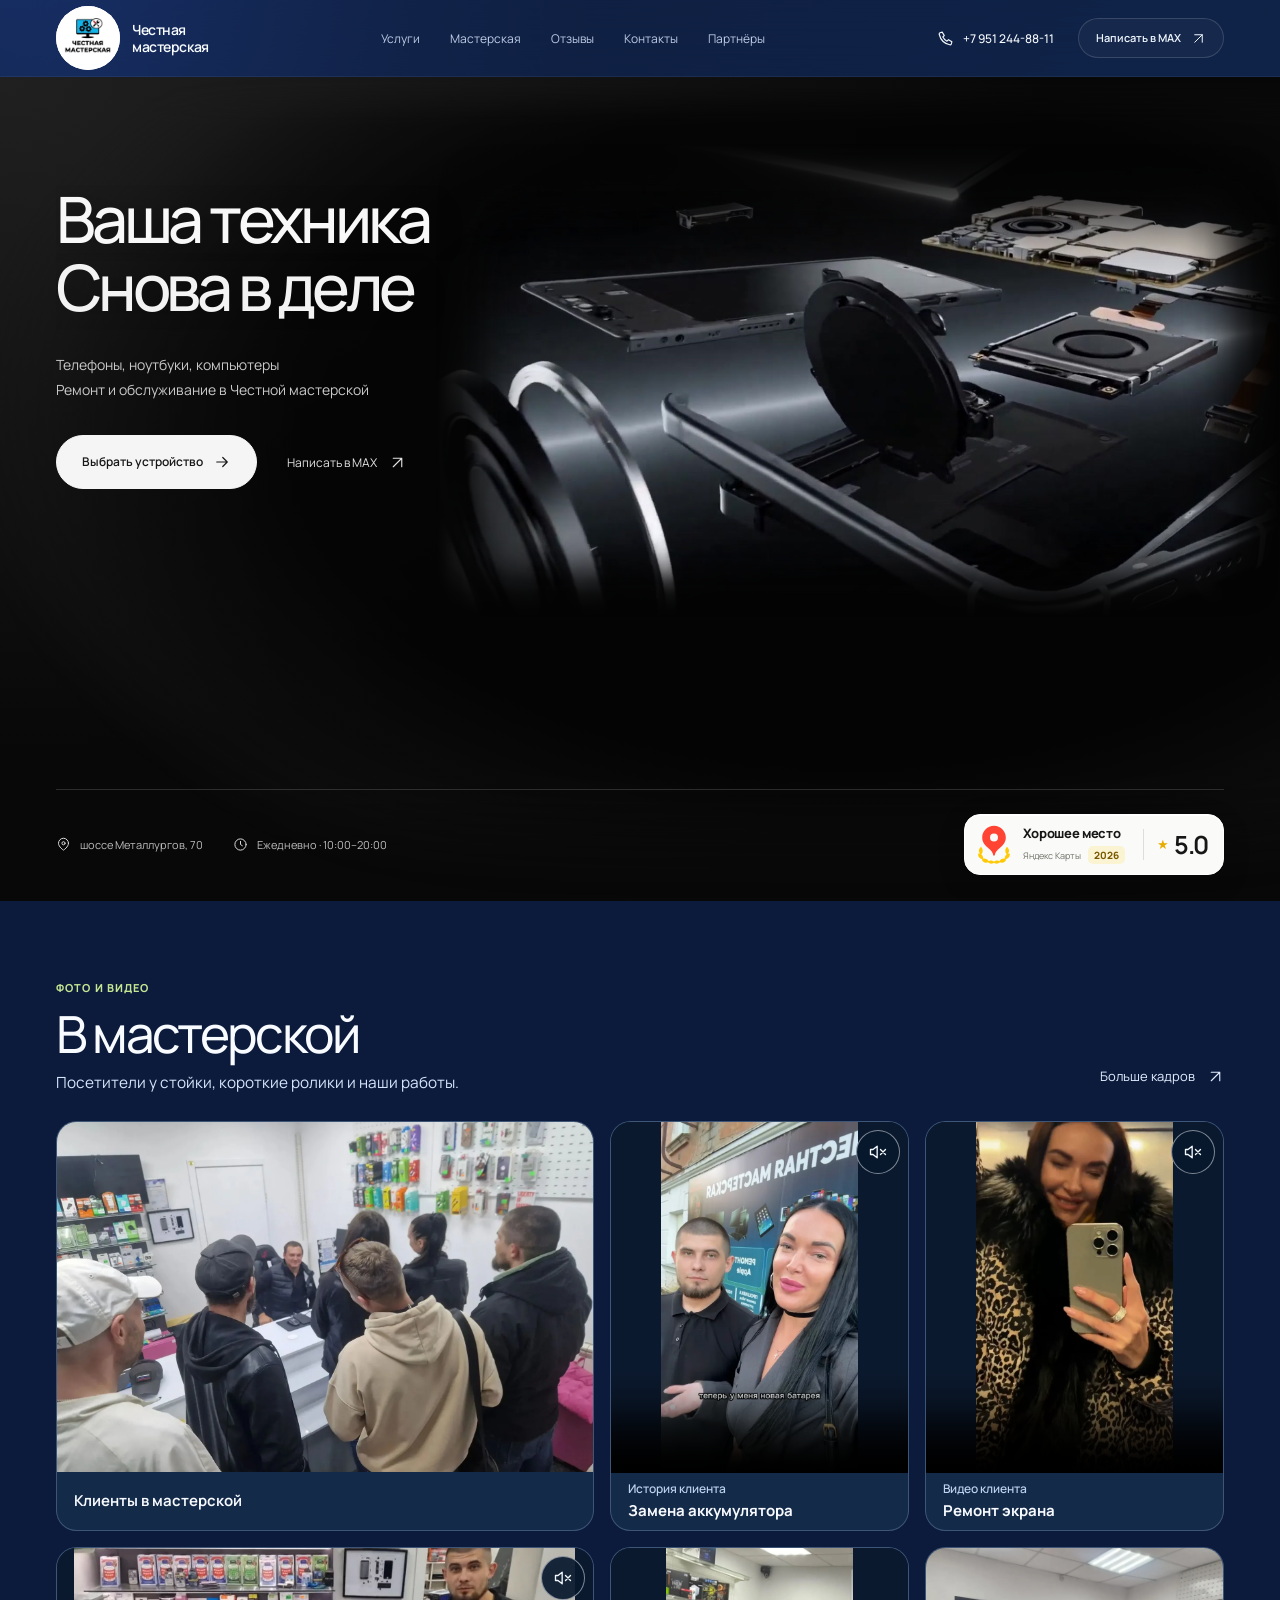
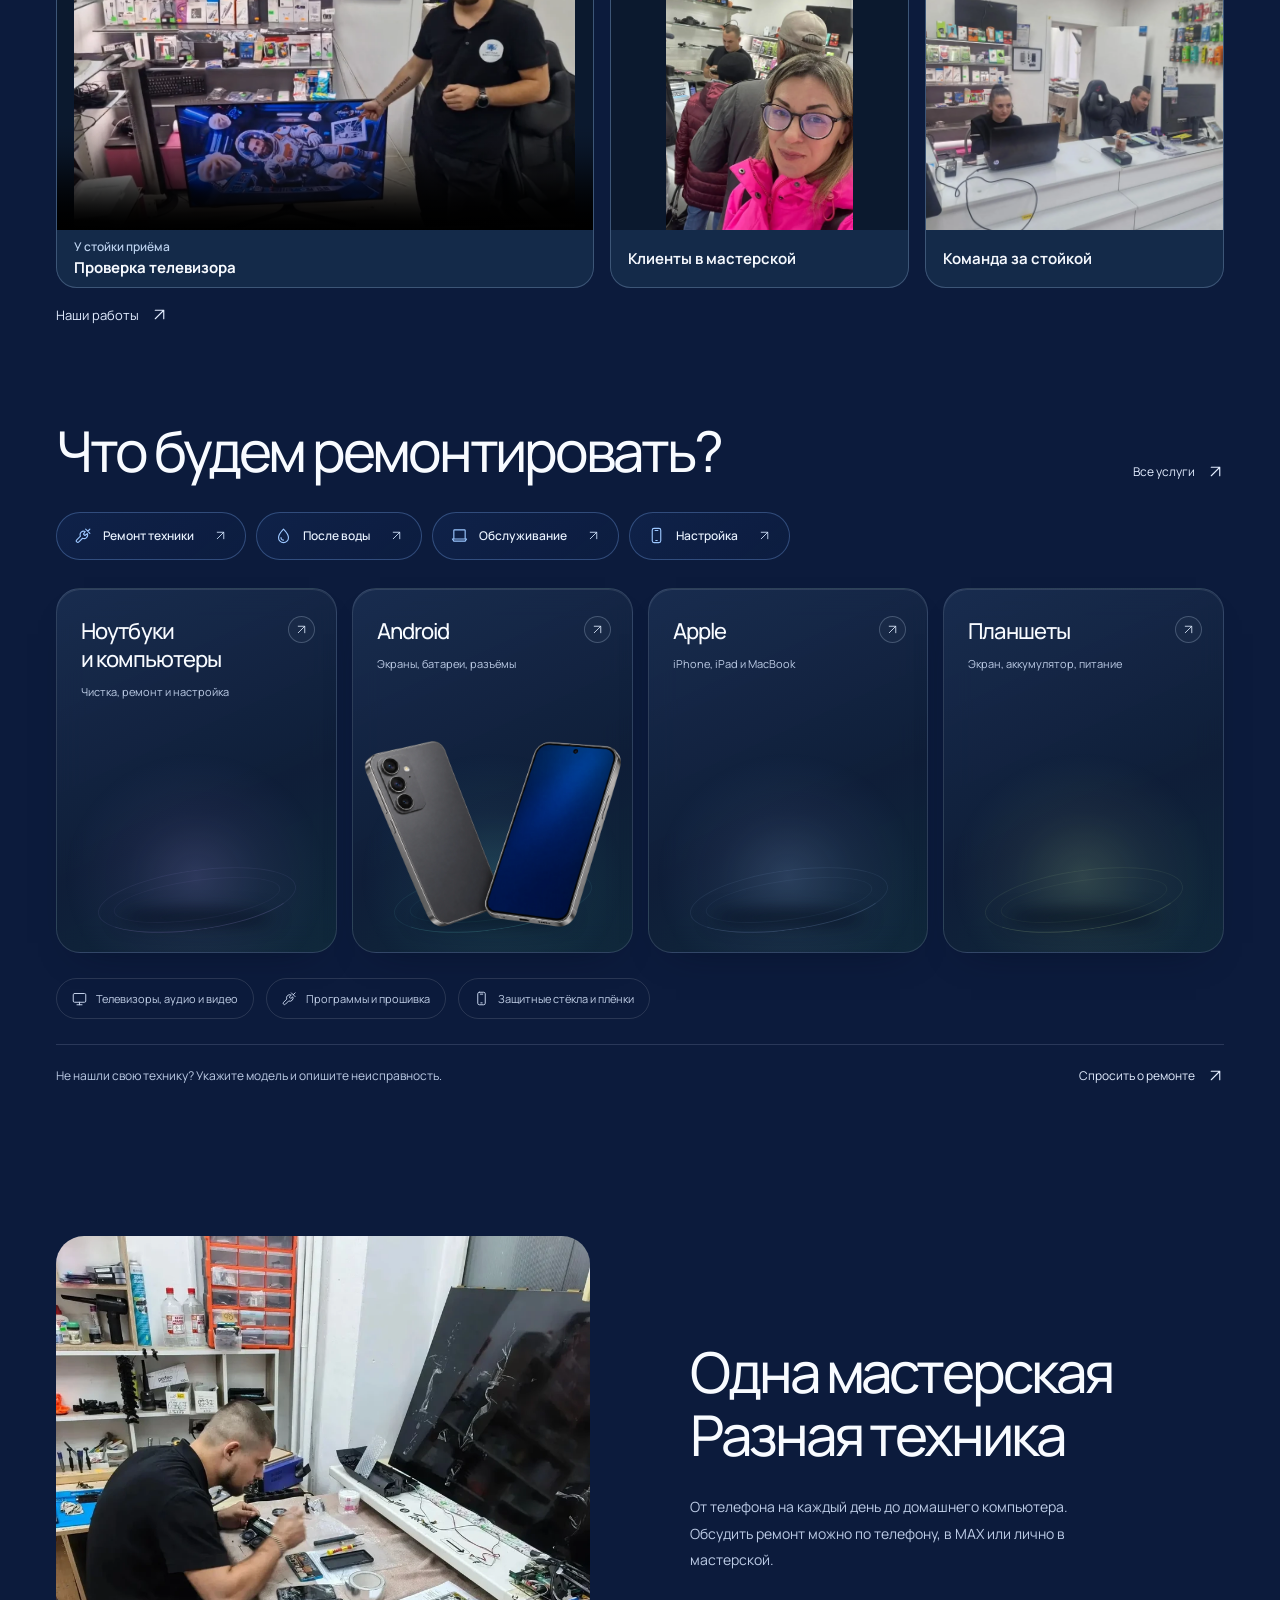
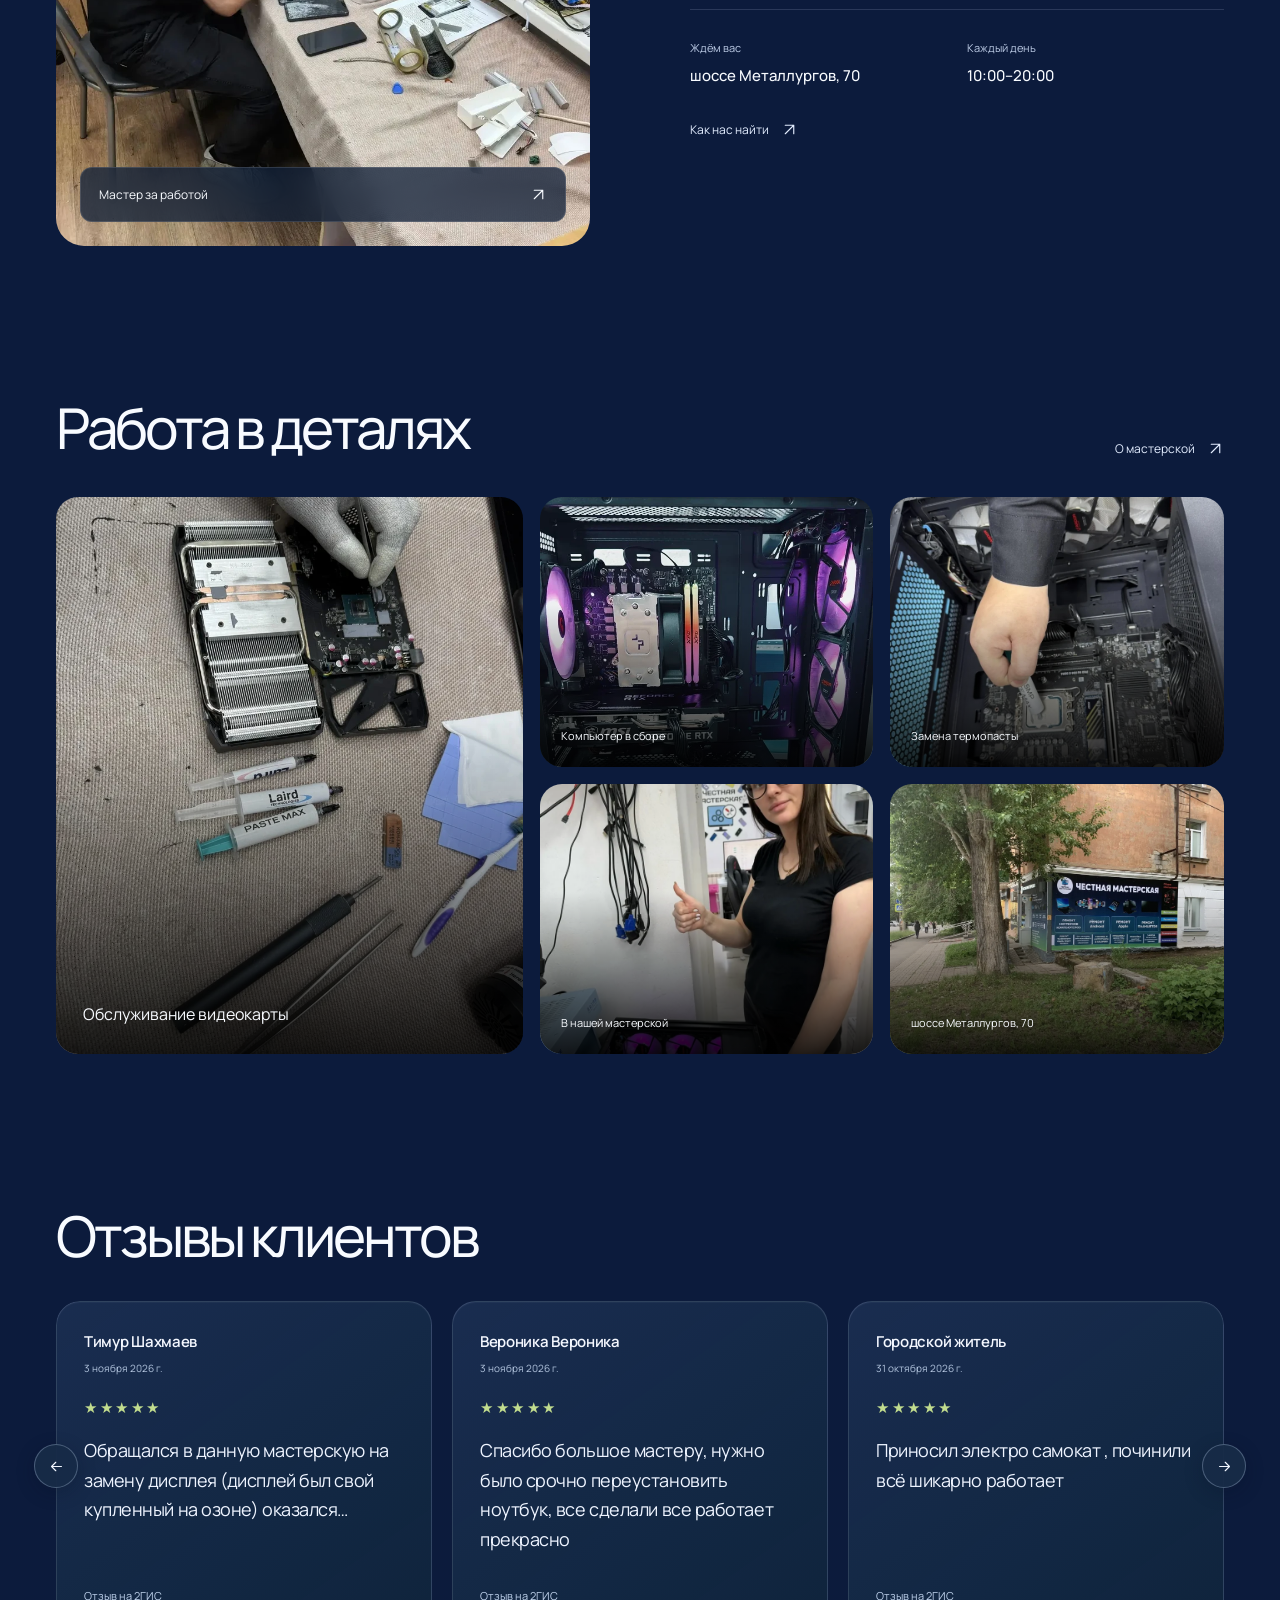
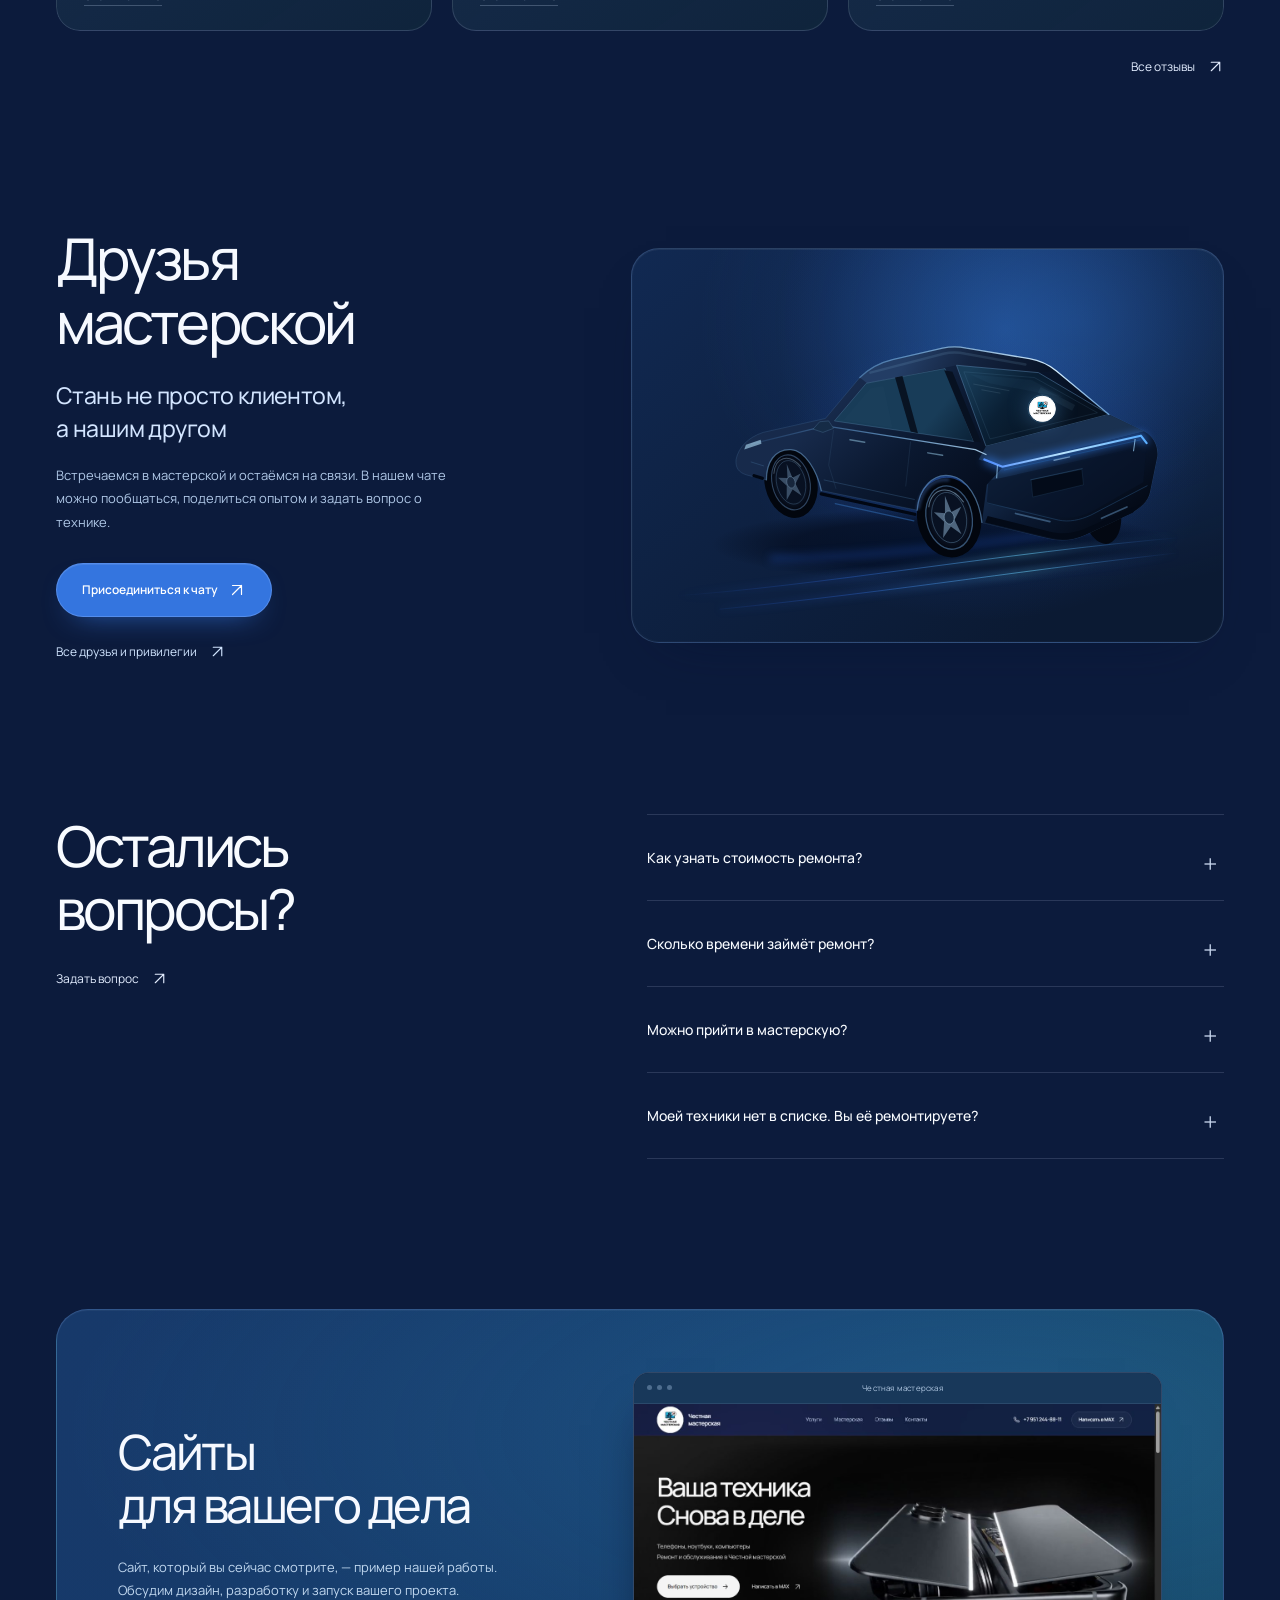
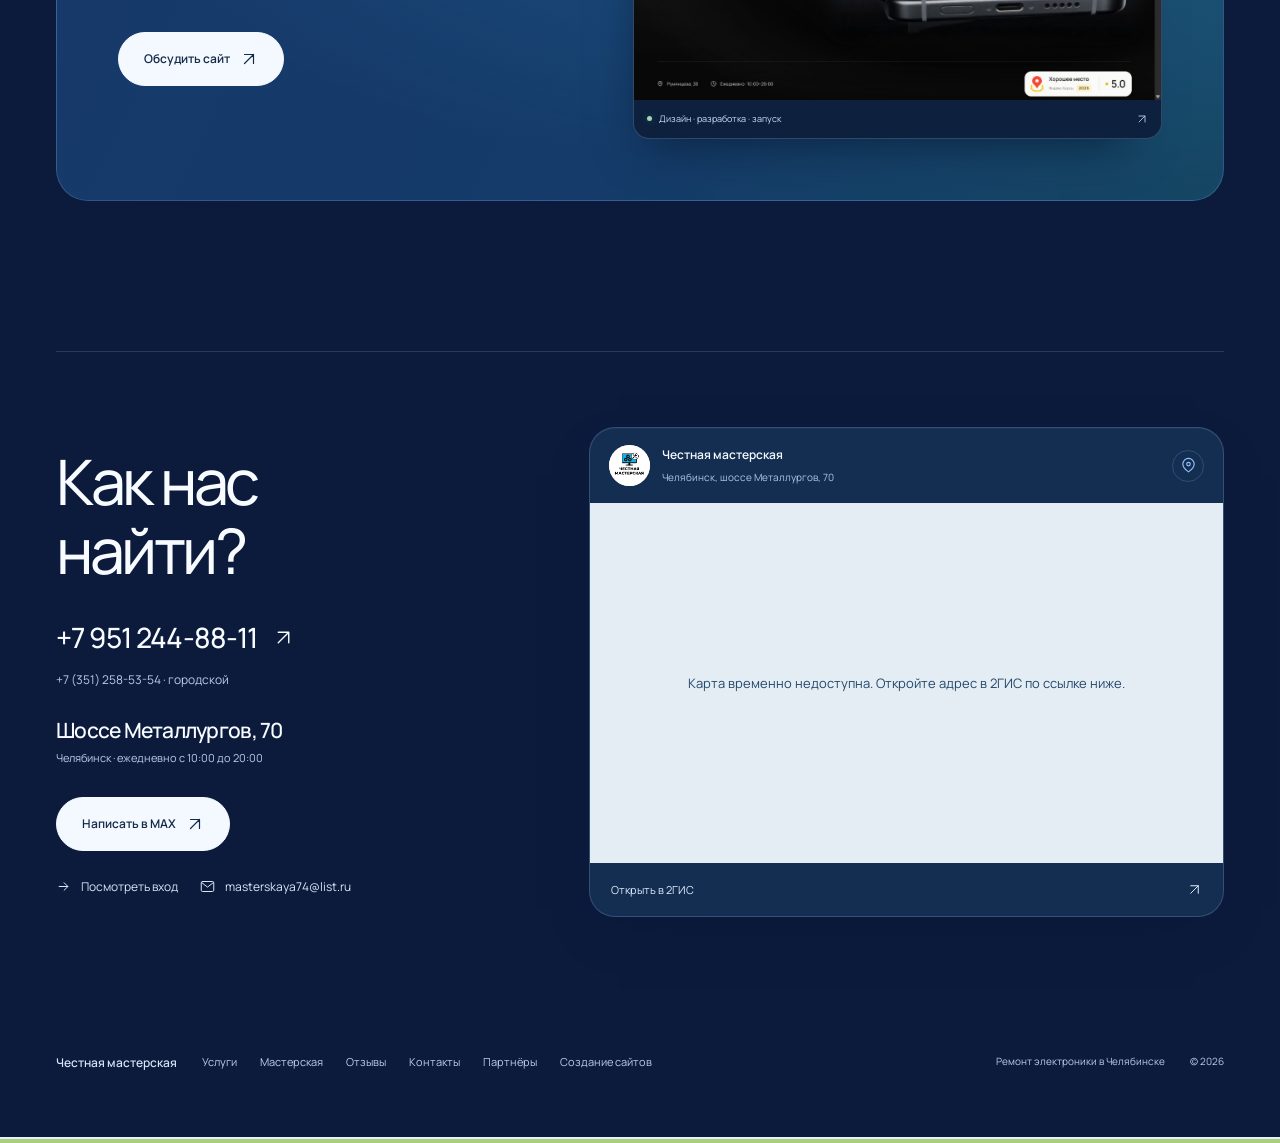
==== commit ad618df5: "Update workshop customer photo captions" ====
--- a/index.html
+++ b/index.html
@@ -94,9 +94,9 @@
       <a class="p-text-link workshop-life-link" href="workshop.html#workshop-life">Больше кадров<svg class="icon" aria-hidden="true"><use href="#i-up-right"></use></svg></a>
     </header>
     <div class="workshop-life-preview">
-      <a class="workshop-life-photo workshop-life-photo-lead" href="assets/workshop-life/visitors-counter.webp" data-gallery data-gallery-group="reception" data-caption="У стойки приёма" aria-label="Увеличить фото гостей у стойки приёма">
+      <a class="workshop-life-photo workshop-life-photo-lead" href="assets/workshop-life/visitors-counter.webp" data-gallery data-gallery-group="reception" data-caption="Клиенты в мастерской" aria-label="Увеличить фото клиентов в мастерской">
         <img class="workshop-life-media" src="assets/workshop-life/visitors-counter.webp" alt="Посетители собрались у стойки приёма в мастерской" width="1600" height="1200" loading="lazy" decoding="async">
-        <span class="workshop-life-caption">У стойки приёма</span>
+        <span class="workshop-life-caption">Клиенты в мастерской</span>
       </a>
       <figure class="workshop-life-clip">
         <video class="workshop-life-media" controls autoplay muted loop playsinline preload="none" src="assets/workshop-life/clip-1.mp4" poster="assets/workshop-life/clip-1.webp" aria-labelledby="workshop-life-clip-1-title"></video>
@@ -121,9 +121,9 @@
         </button>
         <figcaption class="workshop-life-clip-caption" id="workshop-life-reception-video-title"><span>У стойки приёма</span><strong>Проверка телевизора</strong></figcaption>
       </figure>
-      <a class="workshop-life-photo workshop-life-photo-portrait" href="assets/workshop-life/visitors-portrait.webp" data-gallery data-gallery-group="reception" data-caption="Гости мастерской" aria-label="Увеличить портрет на фоне стойки приёма">
+      <a class="workshop-life-photo workshop-life-photo-portrait" href="assets/workshop-life/visitors-portrait.webp" data-gallery data-gallery-group="reception" data-caption="Клиенты в мастерской" aria-label="Увеличить портрет клиента в мастерской">
         <img class="workshop-life-media" src="assets/workshop-life/visitors-portrait.webp" alt="Посетительница на фоне людей у стойки приёма" width="884" height="1334" loading="lazy" decoding="async">
-        <span class="workshop-life-caption">Гости мастерской</span>
+        <span class="workshop-life-caption">Клиенты в мастерской</span>
       </a>
       <a class="workshop-life-photo" href="assets/workshop-life/reception-team.webp" data-gallery data-gallery-group="reception" data-caption="Команда за стойкой" aria-label="Увеличить фото команды за стойкой">
         <img class="workshop-life-media" src="assets/workshop-life/reception-team.webp" alt="Двое сотрудников сидят за стойкой приёма мастерской" width="1600" height="1200" loading="lazy" decoding="async">
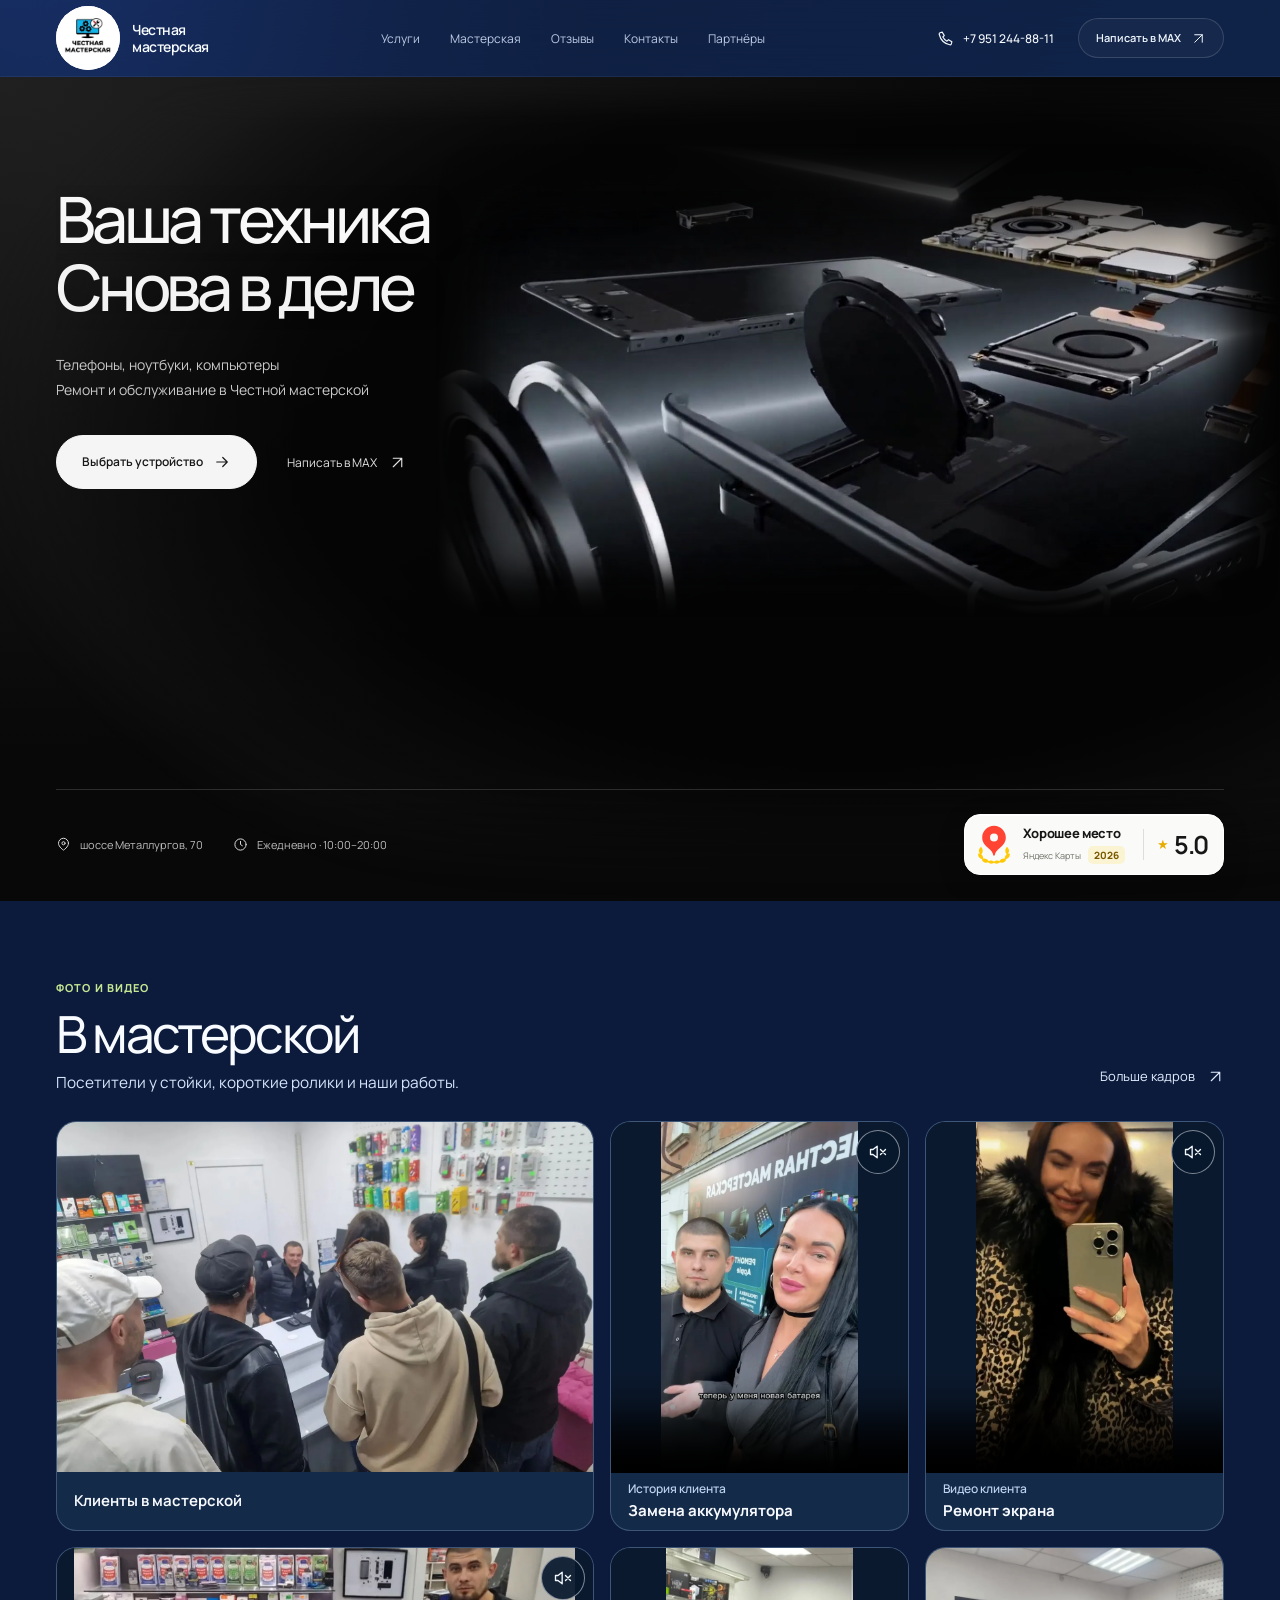
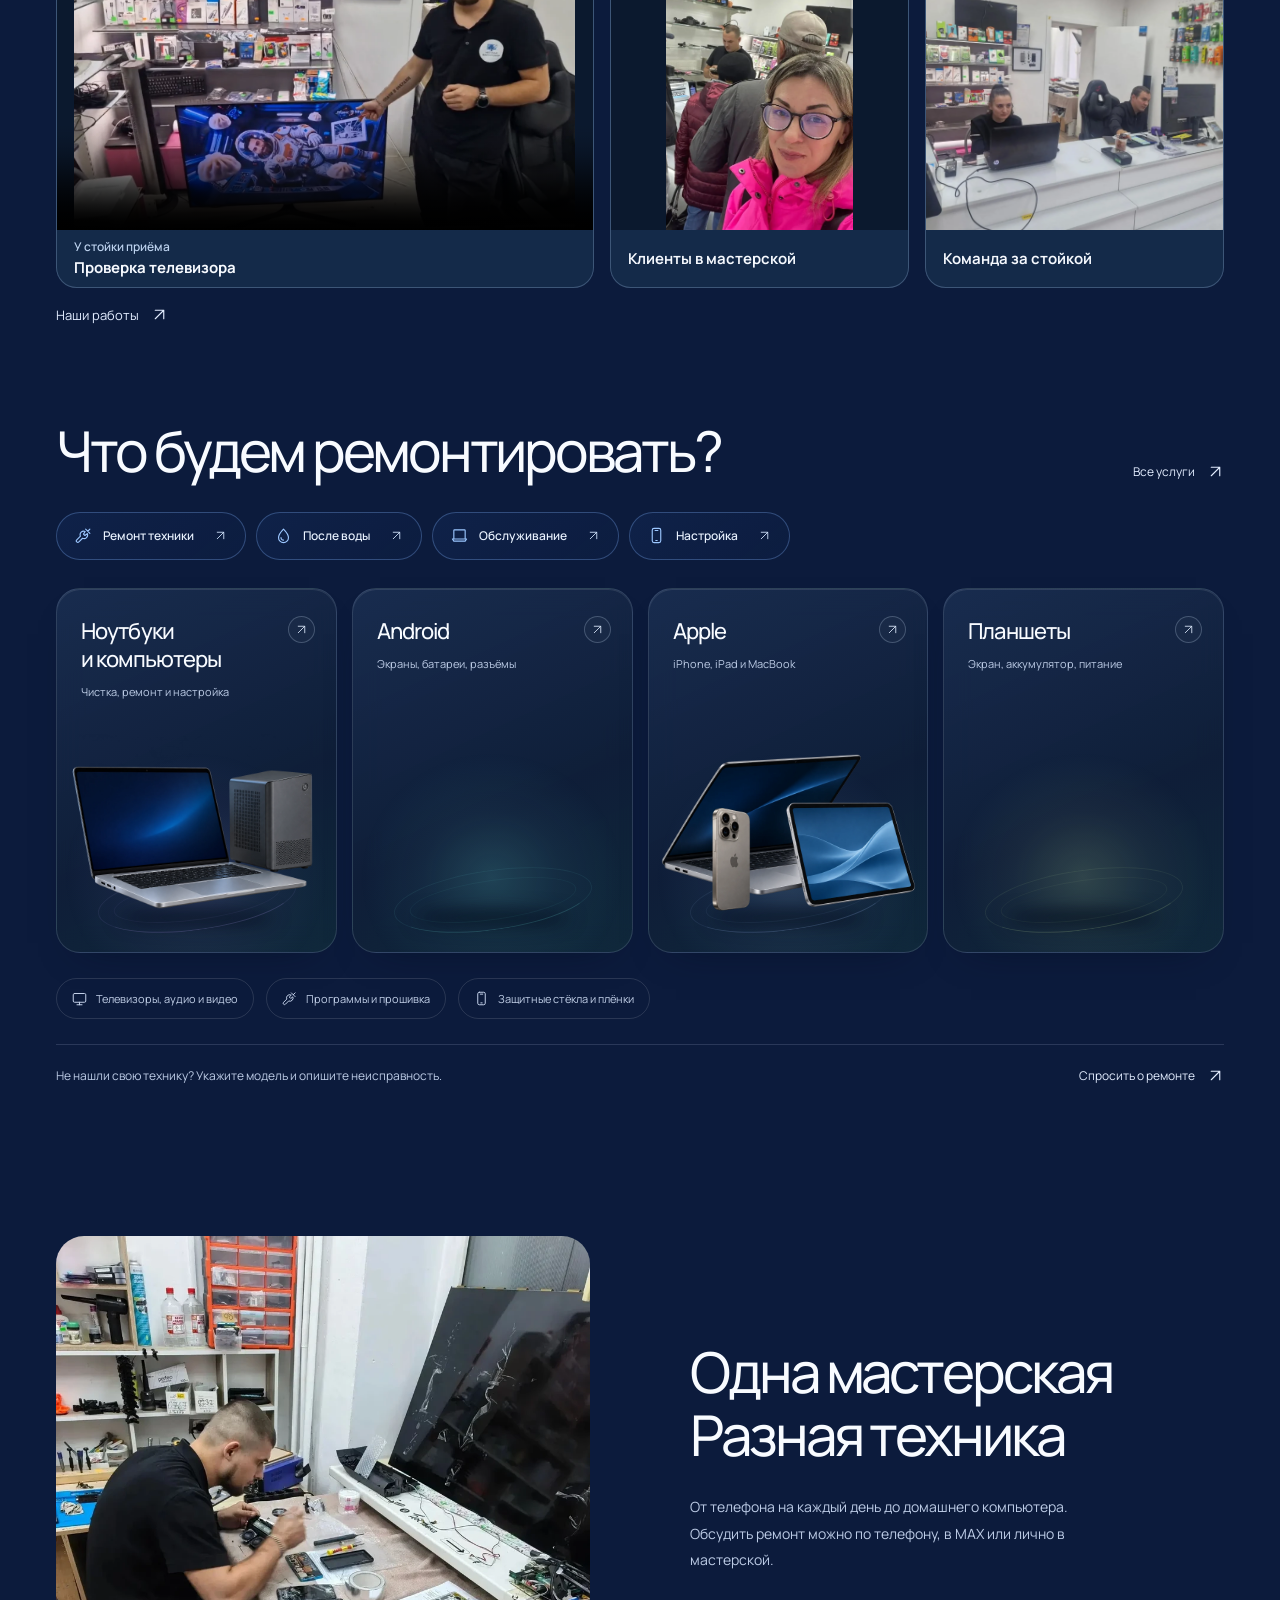
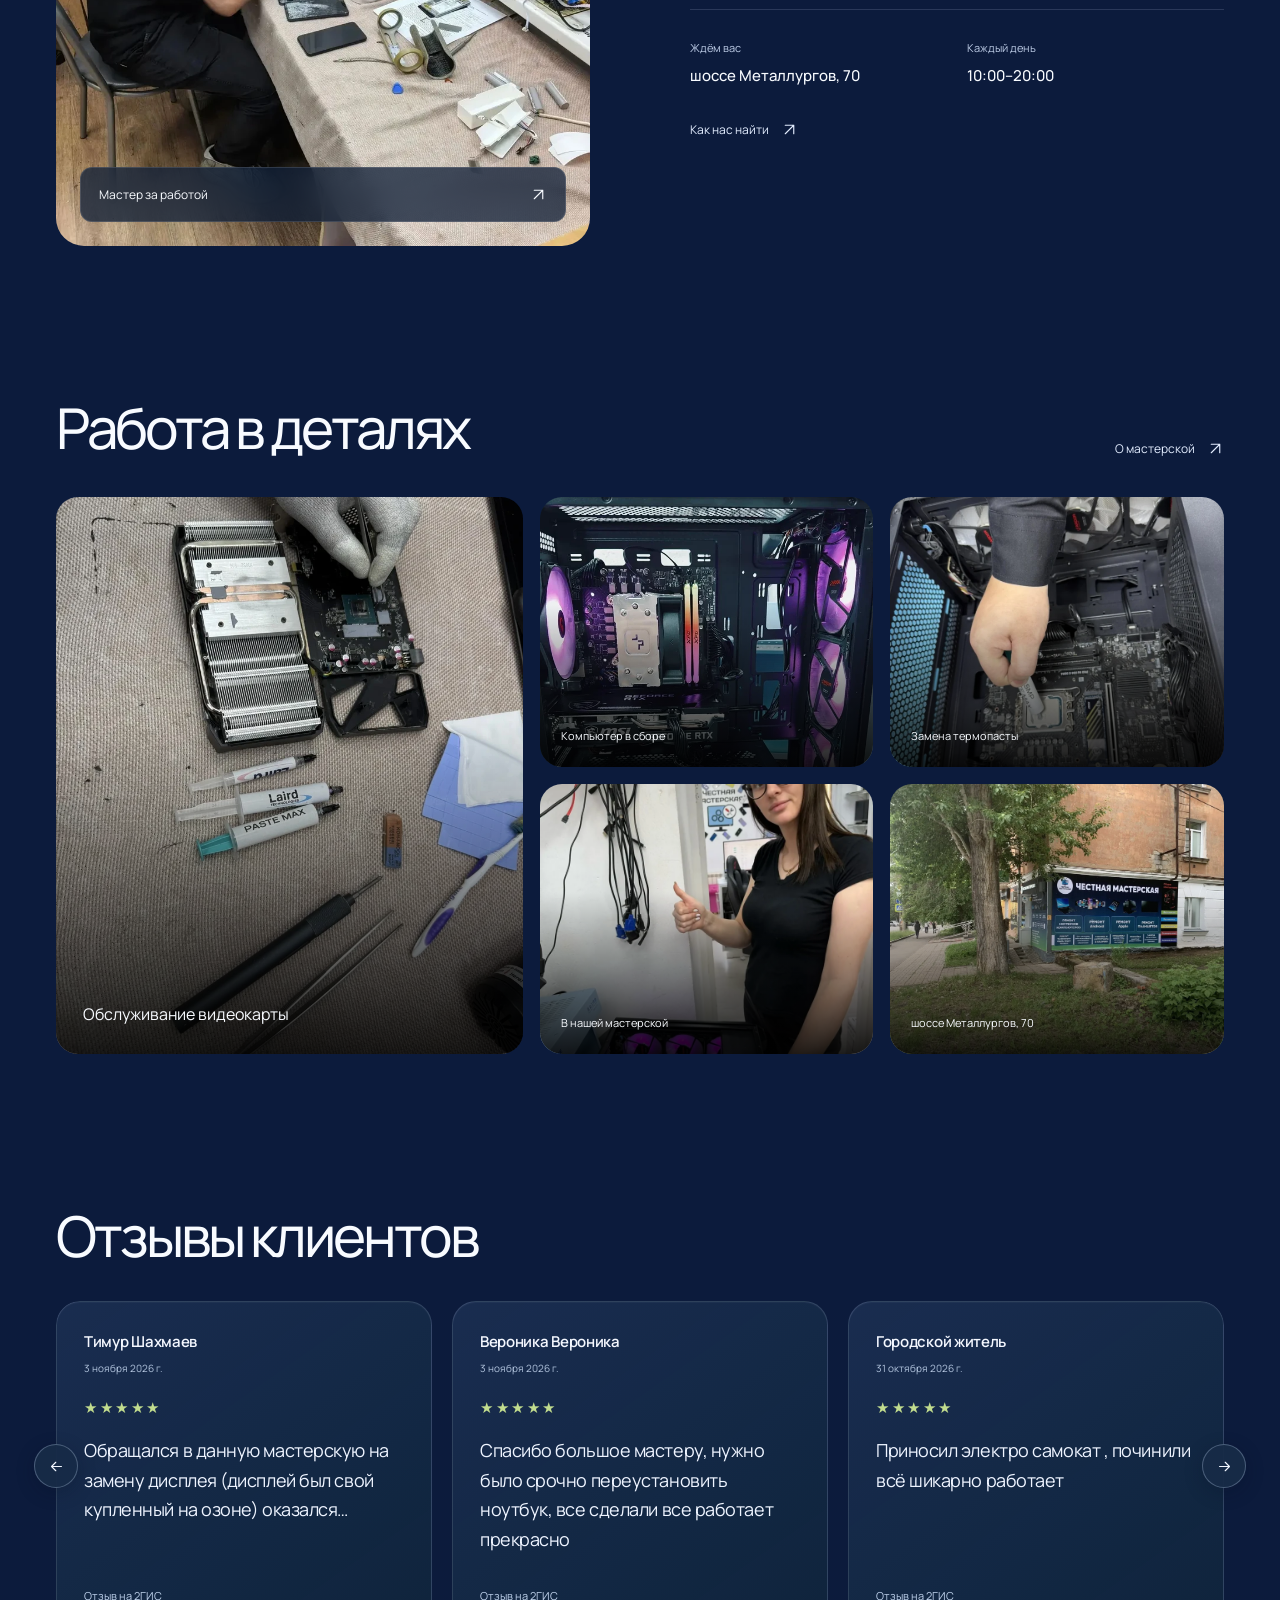
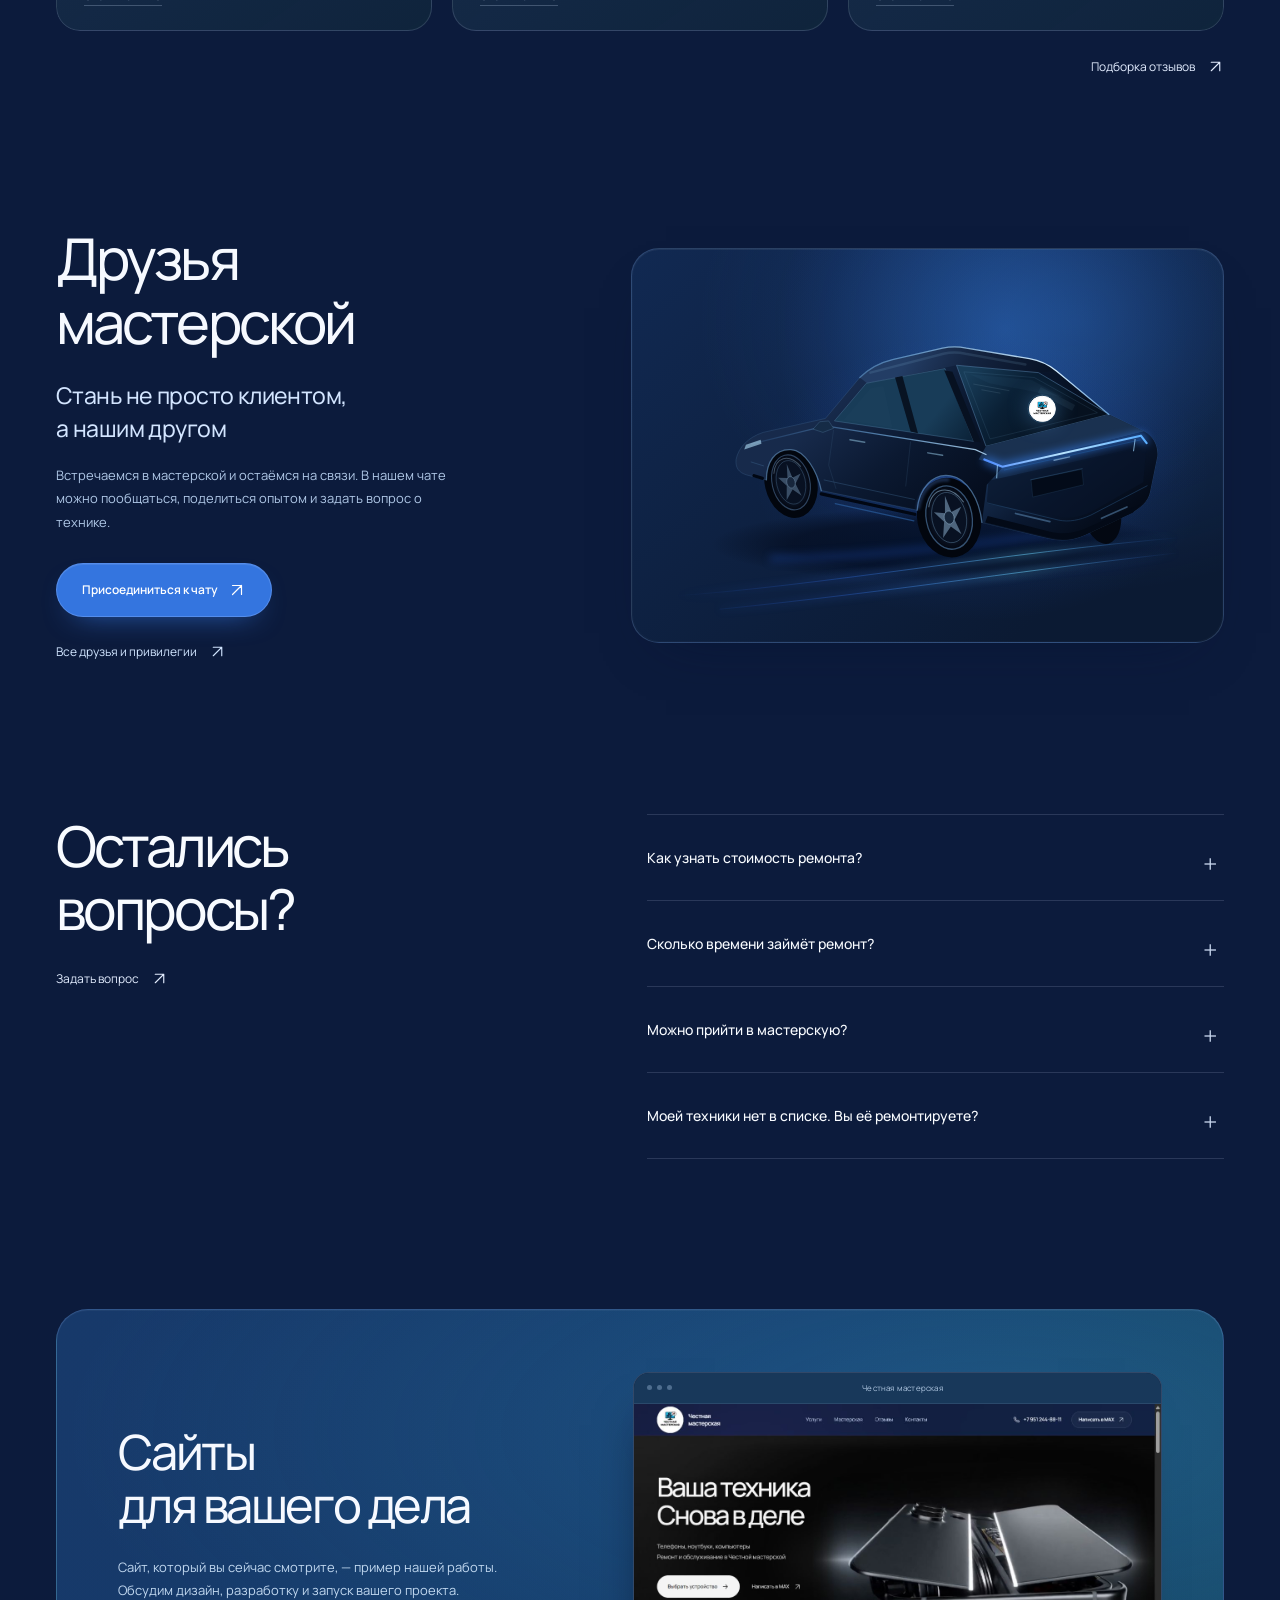
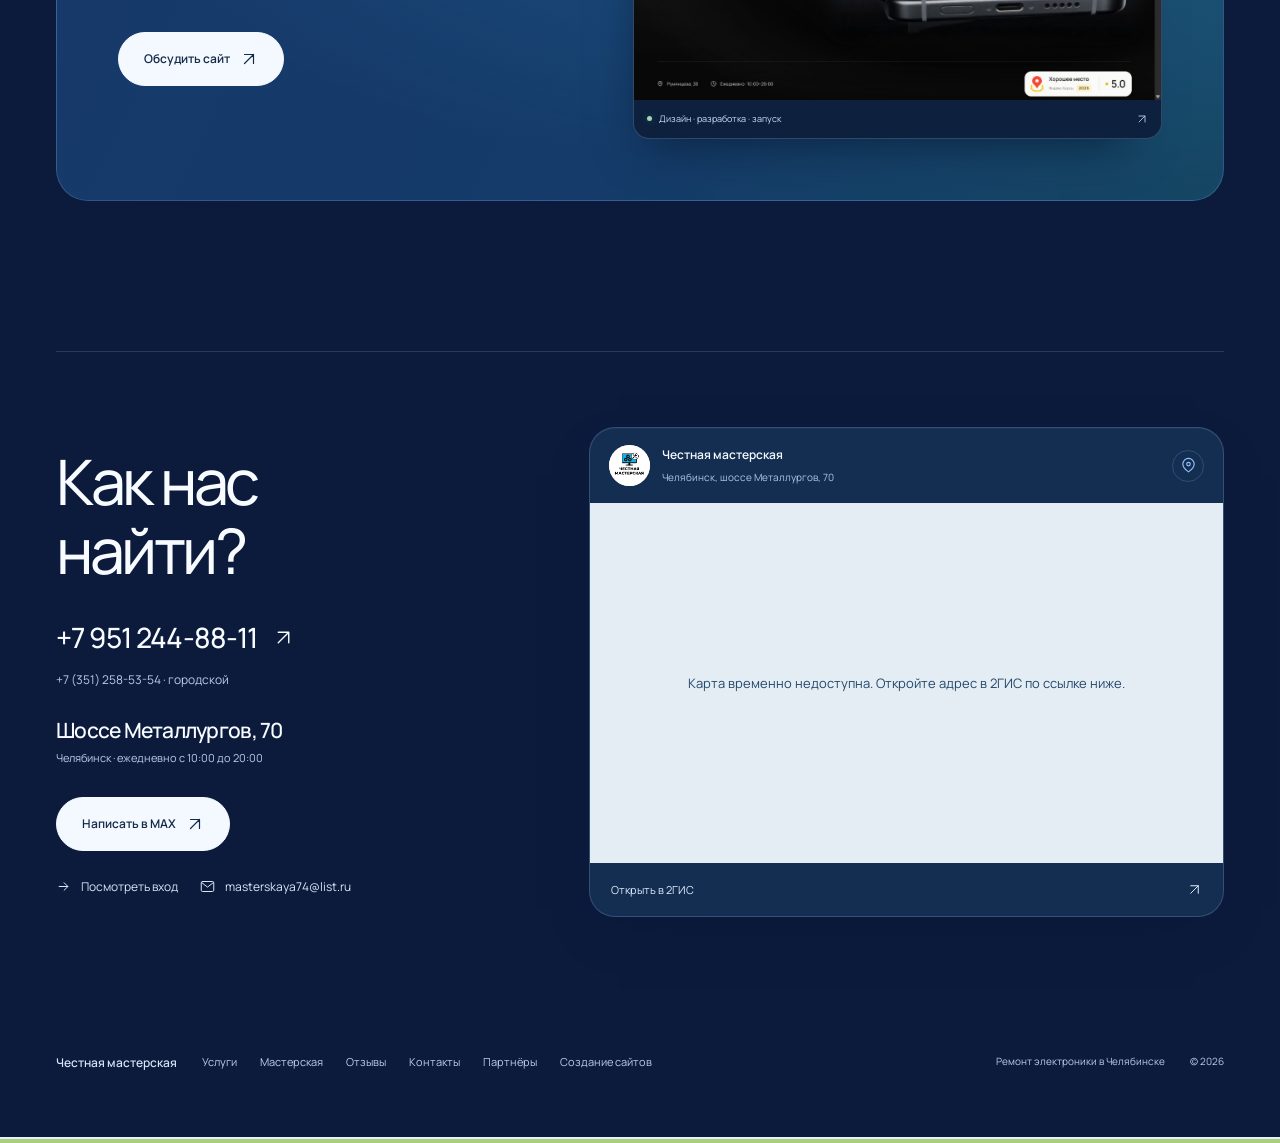
==== commit 6e0a0dc0: "Show only five-star customer reviews" ====
--- a/index.html
+++ b/index.html
@@ -288,7 +288,7 @@
       </div>
     </div>
     </div>
-    <div class="p-reviews-footer"><a class="p-text-link" href="reviews.html">Все отзывы<svg class="icon" aria-hidden="true"><use href="#i-up-right"></use></svg></a></div>
+    <div class="p-reviews-footer"><a class="p-text-link" href="reviews.html">Подборка отзывов<svg class="icon" aria-hidden="true"><use href="#i-up-right"></use></svg></a></div>
   </section>
 
   <section class="p-friends p-section shell" id="friends" aria-labelledby="friends-title" data-friends-gallery="" data-friends-feed="assets/friends-gallery.json" data-friends-interval="7000" data-friends-resume="15000">
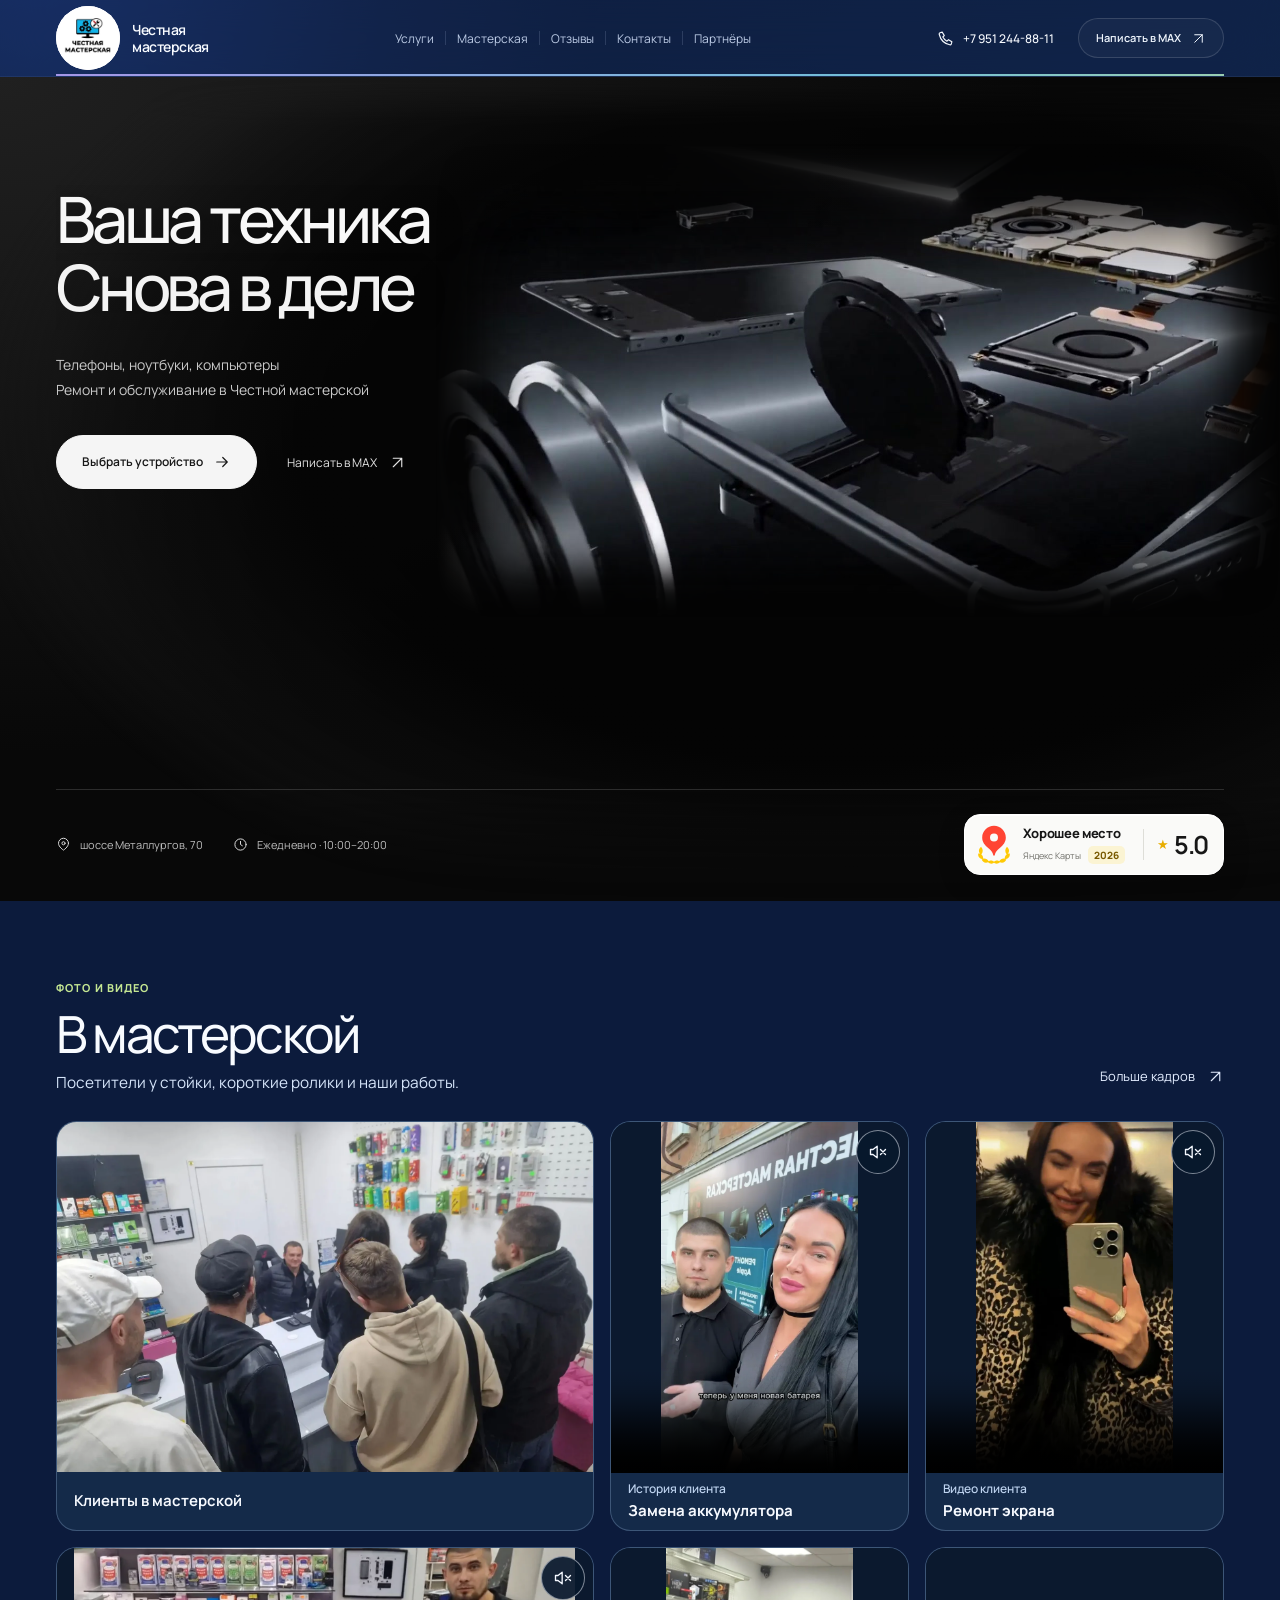
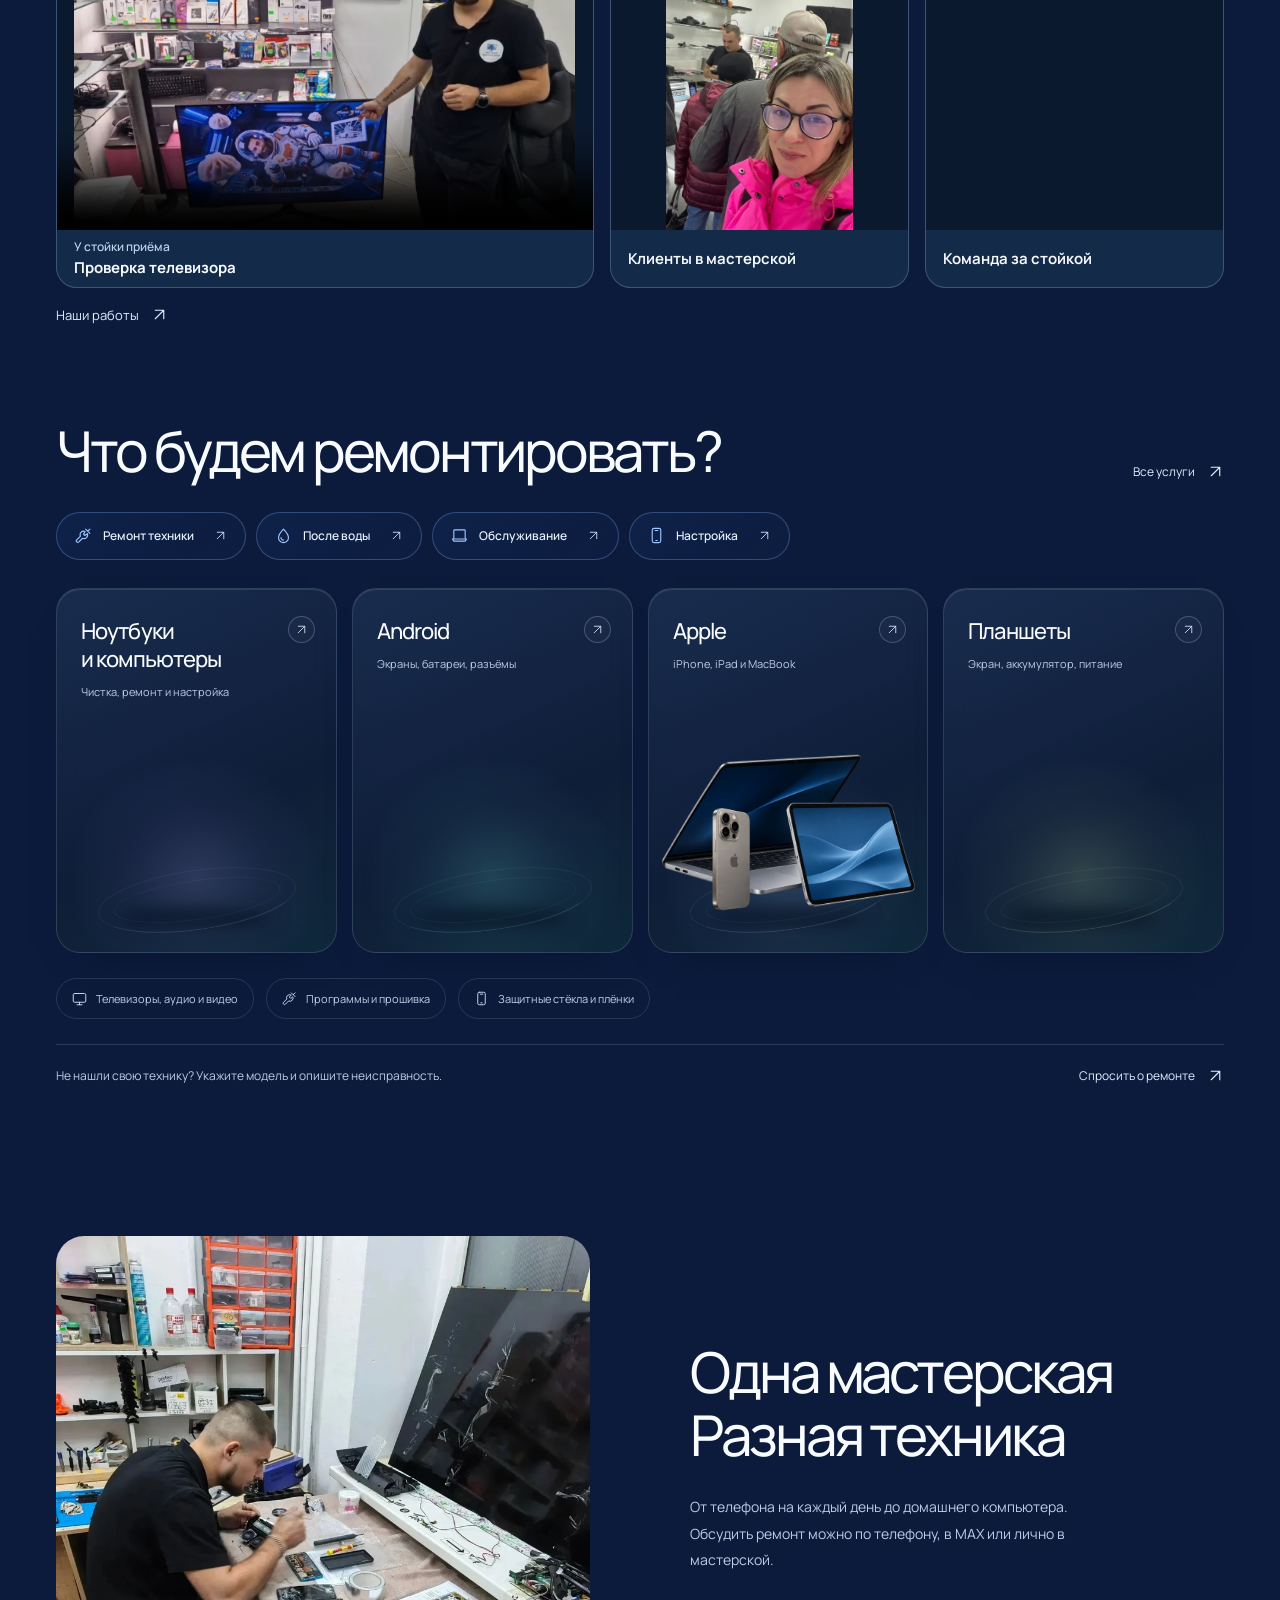
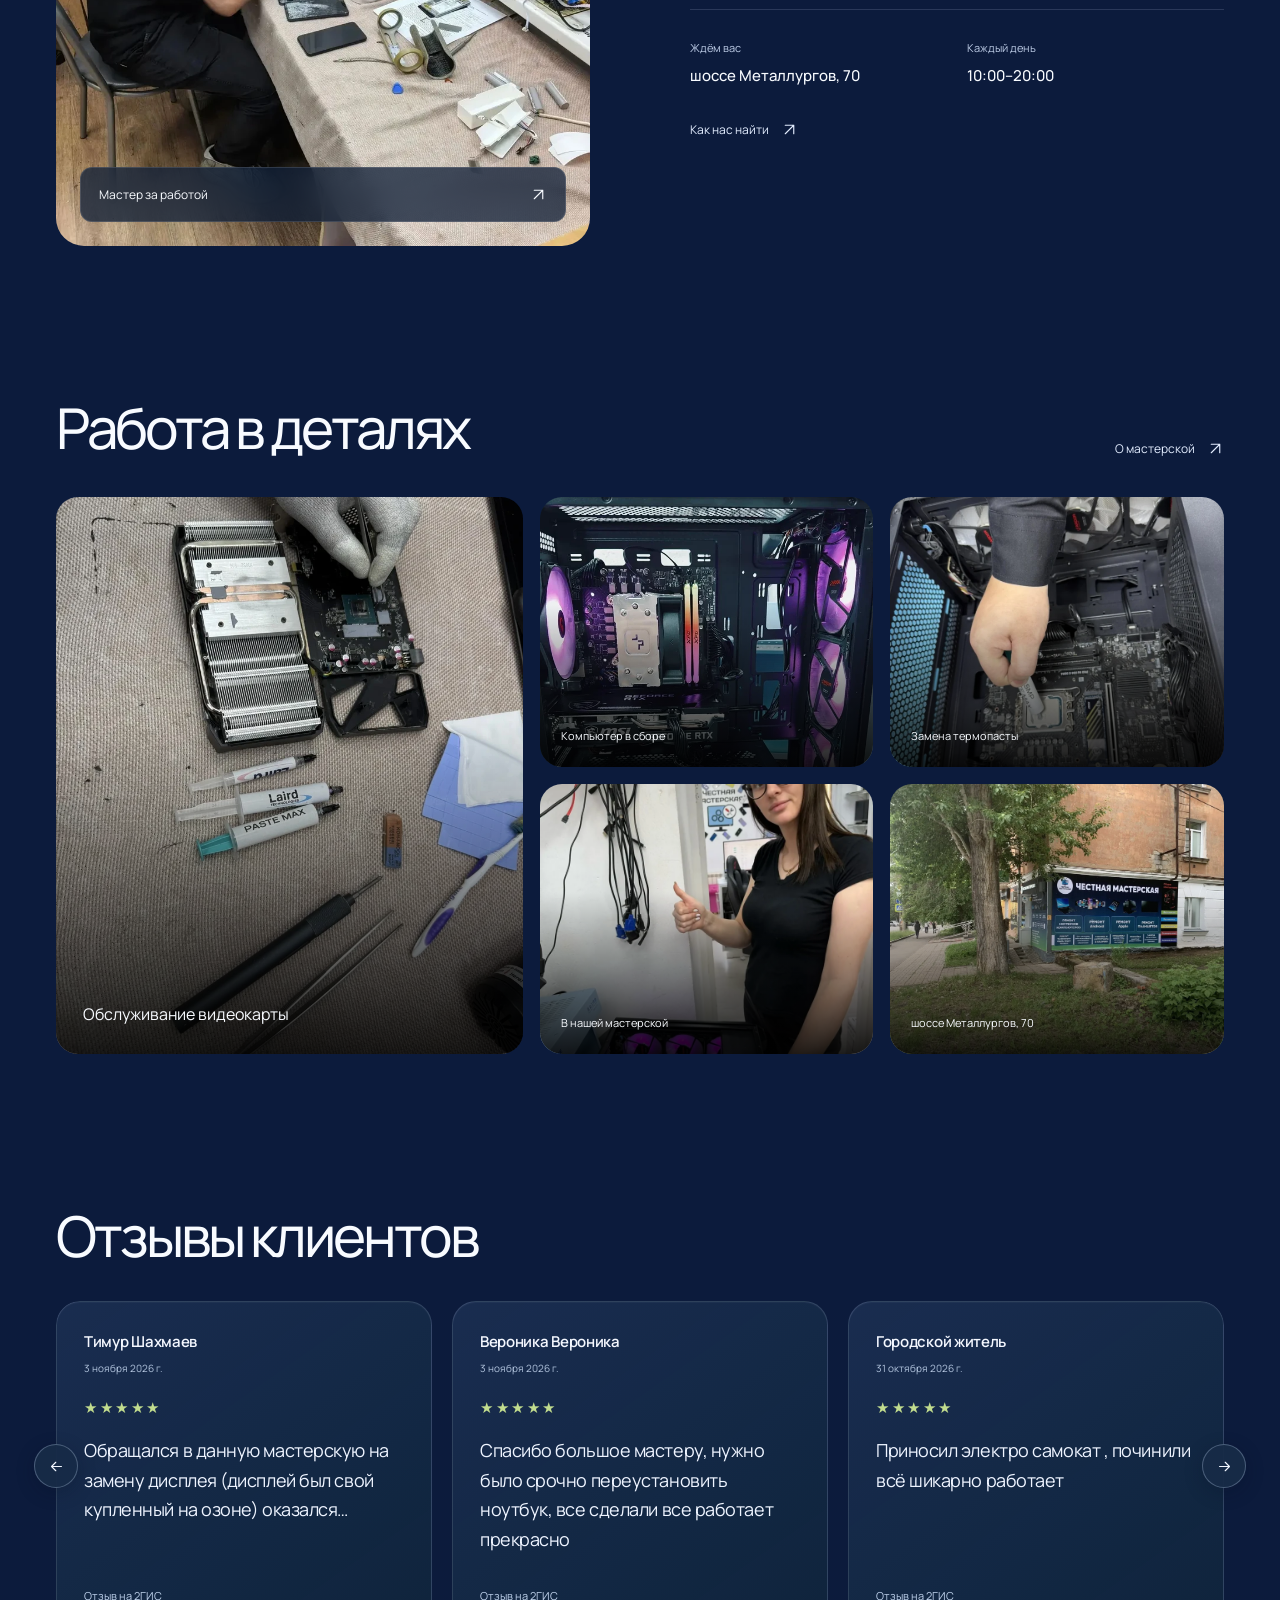
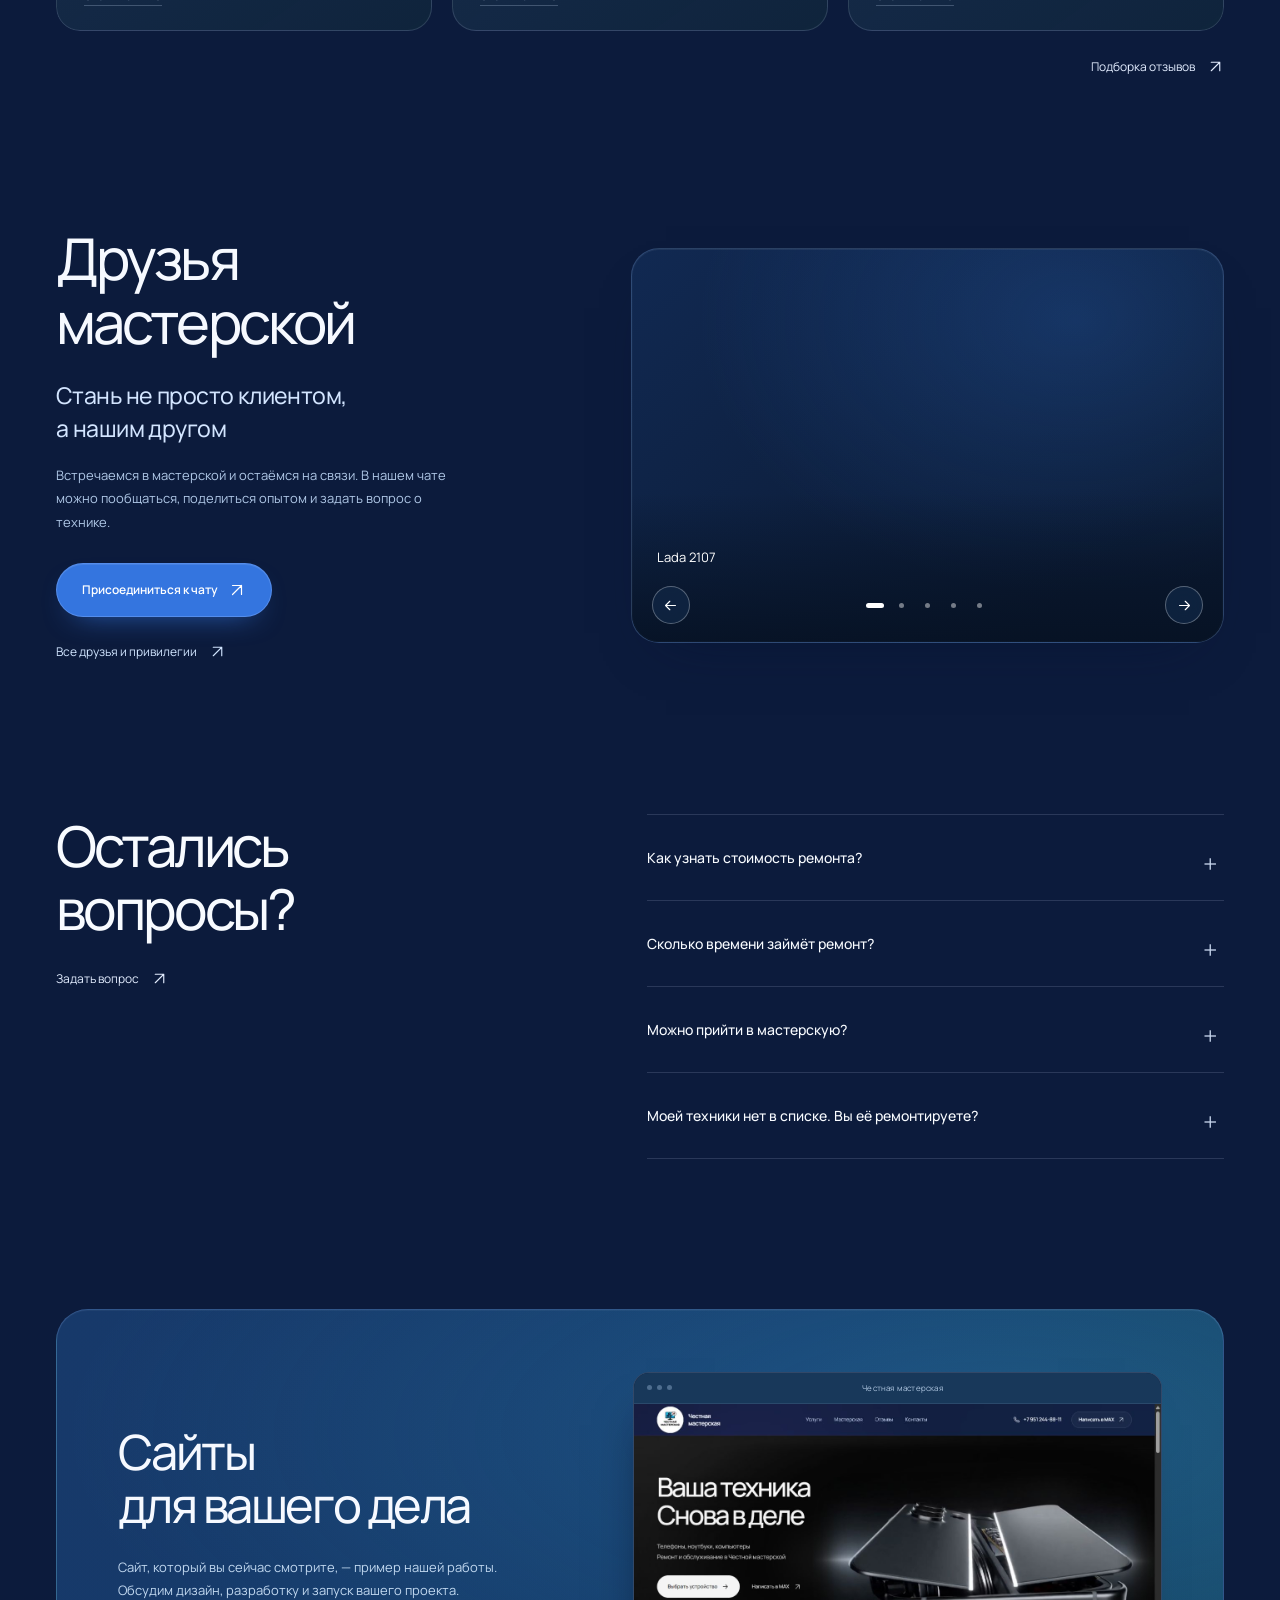
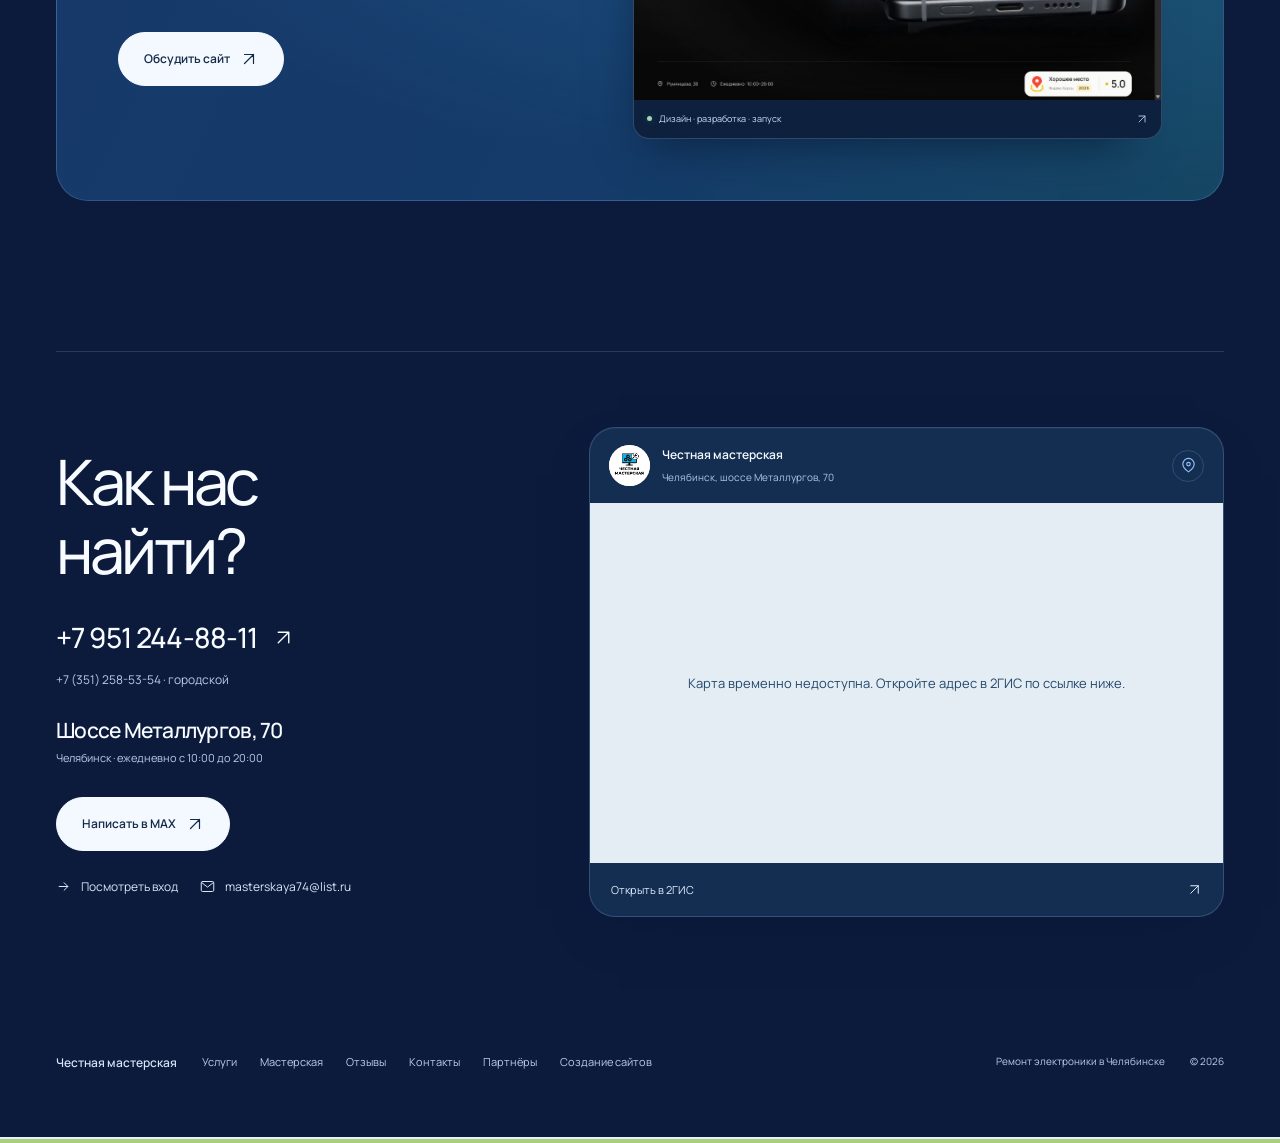
==== commit 5ea1bde3: "Improve menu hit areas and add animated dividers" ====
--- a/index.html
+++ b/index.html
@@ -11,7 +11,7 @@
   <meta property="og:locale" content="ru_RU">
   <link rel="icon" href="assets/logo.png" type="image/png">
   <link rel="preload" href="assets/fonts/manrope-variable.ttf" as="font" type="font/ttf" crossorigin="">
-<link rel="stylesheet" href="minimal.css?v=7">
+<link rel="stylesheet" href="minimal.css?v=8">
   <link rel="stylesheet" href="home.css?v=26">
   <link rel="stylesheet" href="home-sections.css?v=6">
   <link rel="stylesheet" href="workshop-life.css">
--- a/minimal.css
+++ b/minimal.css
@@ -48,6 +48,53 @@
 .nav-links { display: flex; align-items: center; gap: 27px; font-size: 13px; }
 .nav-links a { padding-block: 10px; border-bottom: 1px solid transparent; }
 .nav-links a:hover, .nav-links a[aria-current=page] { border-color: var(--brand); }
+.site-header::after {
+  content: "";
+  position: absolute;
+  inset: auto 0 0;
+  height: 2px;
+  pointer-events: none;
+  background: linear-gradient(90deg, #a497e7, #71bfd9 35%, #c1de8c 65%, #a497e7);
+  background-size: 200% 100%;
+  animation: menu-line 6s ease-in-out infinite alternate;
+}
+@keyframes menu-line { to { background-position: 100% 50%; } }
+.site-header .nav-links a { position: relative; display: flex; align-items: center; min-height: 44px; }
+.site-header .nav-links a:focus-visible { outline-offset: -3px; }
+.site-header .nav-links a + a::before {
+  content: "";
+  position: absolute;
+  inset: 50% auto auto 0;
+  width: 1px;
+  height: 14px;
+  transform: translateY(-50%);
+  background: var(--line);
+  pointer-events: none;
+}
+@media (min-width: 761px) {
+  .site-header .site-nav .nav-links { gap: 0; }
+  .site-header .nav-links a { padding-inline: clamp(7px, .9vw, 14px); }
+}
+@media (max-width: 760px) {
+  html.js .site-header .nav-links {
+    grid-template-columns: minmax(0, 1fr);
+    padding: 6px 0;
+    max-height: calc(100vh - 105px);
+    max-height: calc(100dvh - 105px);
+    overflow-y: auto;
+    overscroll-behavior: contain;
+  }
+  html.js .site-header .nav-links a { padding-inline: 19px; }
+  html.js .site-header .nav-links a + a::before {
+    inset: 0 19px auto;
+    width: auto;
+    height: 1px;
+    transform: none;
+  }
+}
+@media (prefers-reduced-motion: reduce) {
+  .site-header::after { animation: none; background-size: 100% 100%; }
+}
 .header-actions { display: flex; align-items: center; gap: 22px; }
 .header-phone { display: inline-flex; align-items: center; gap: 9px; font-weight: 600; font-size: 13px; white-space: nowrap; }
 .header-phone .icon { width: 17px; height: 17px; }
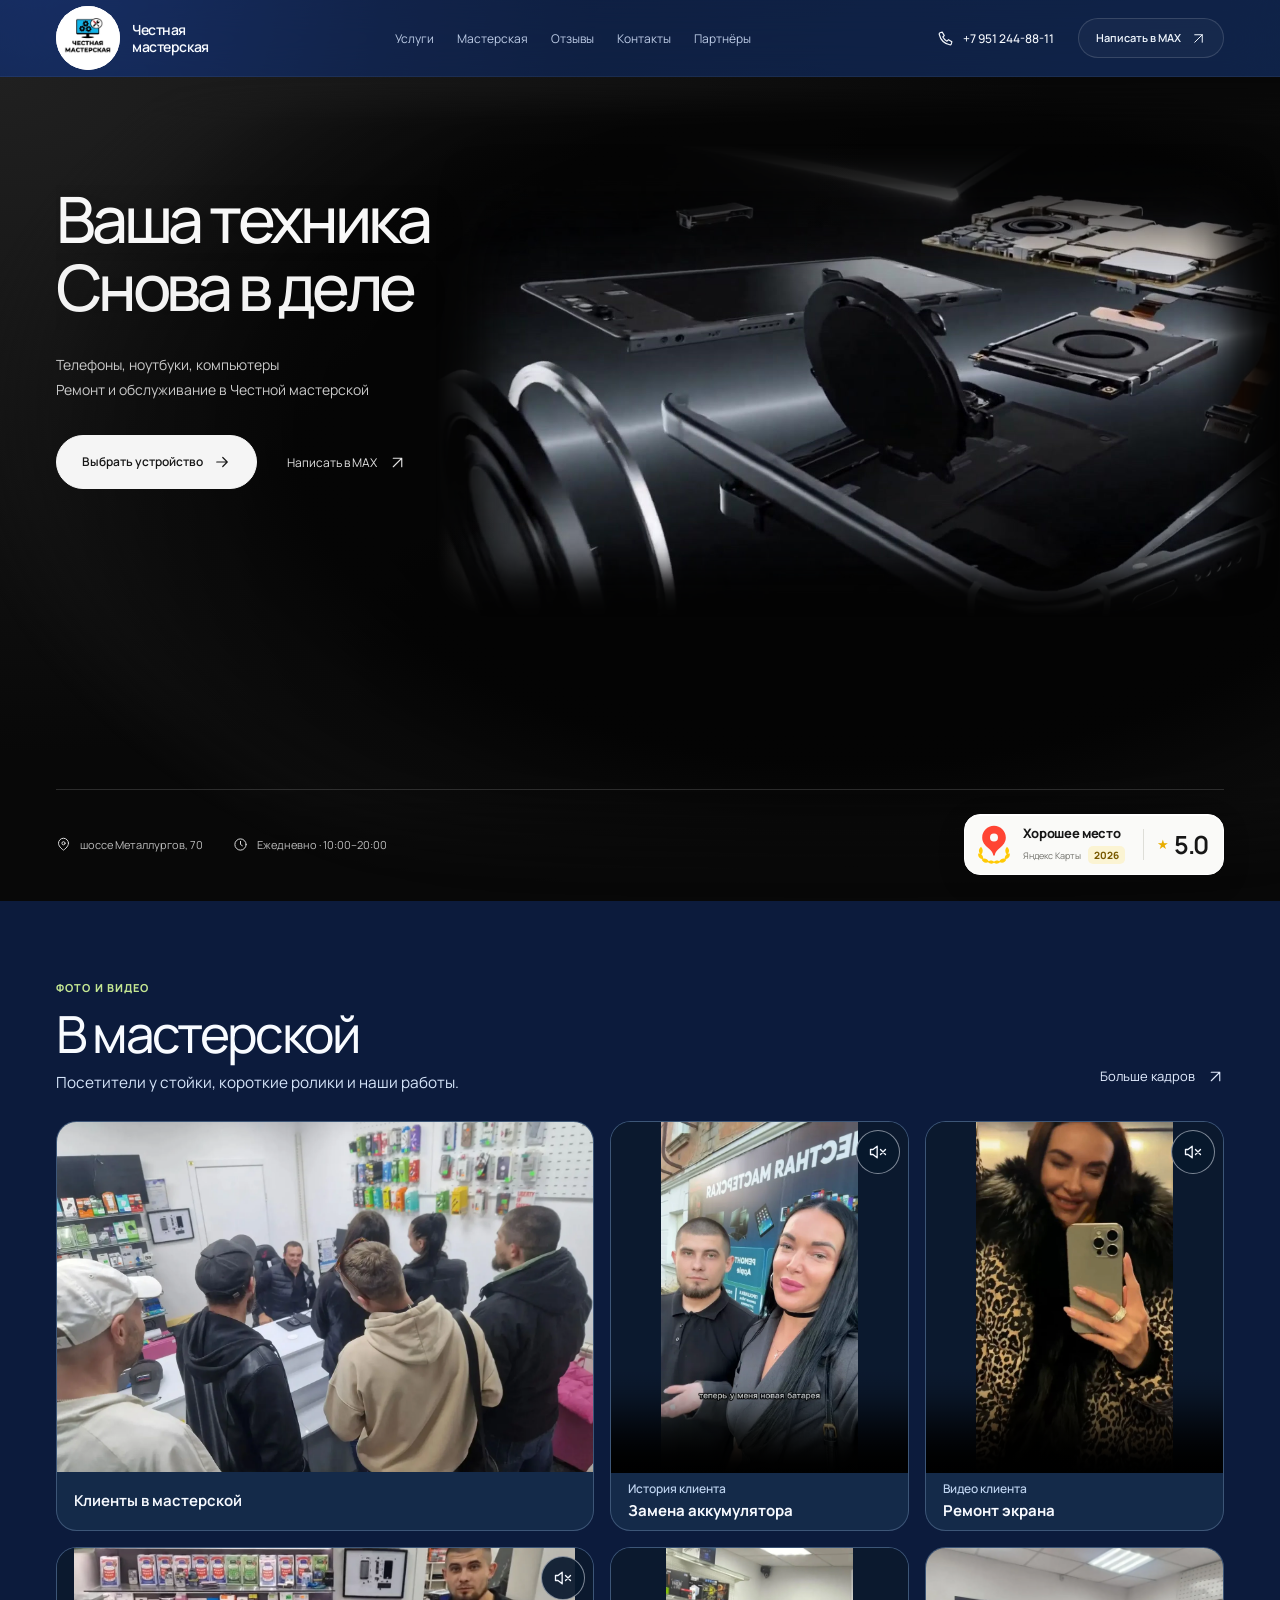
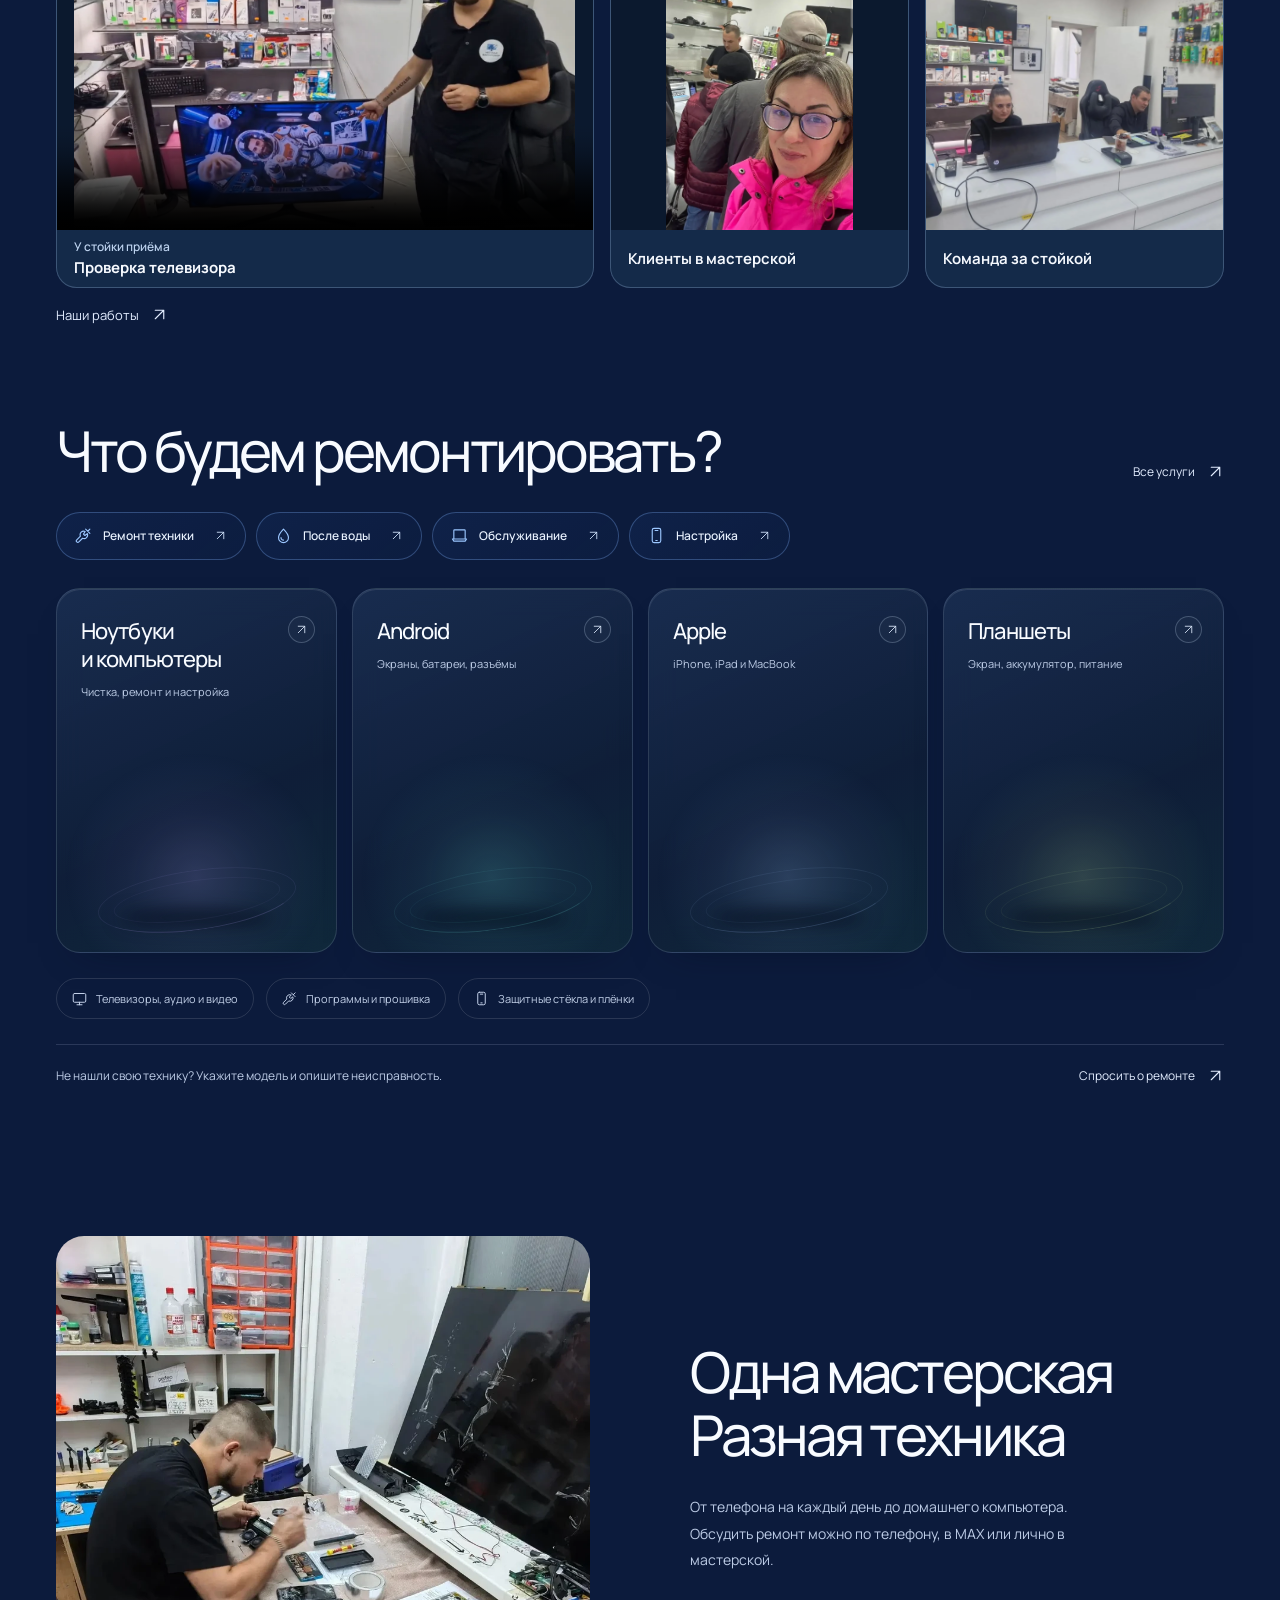
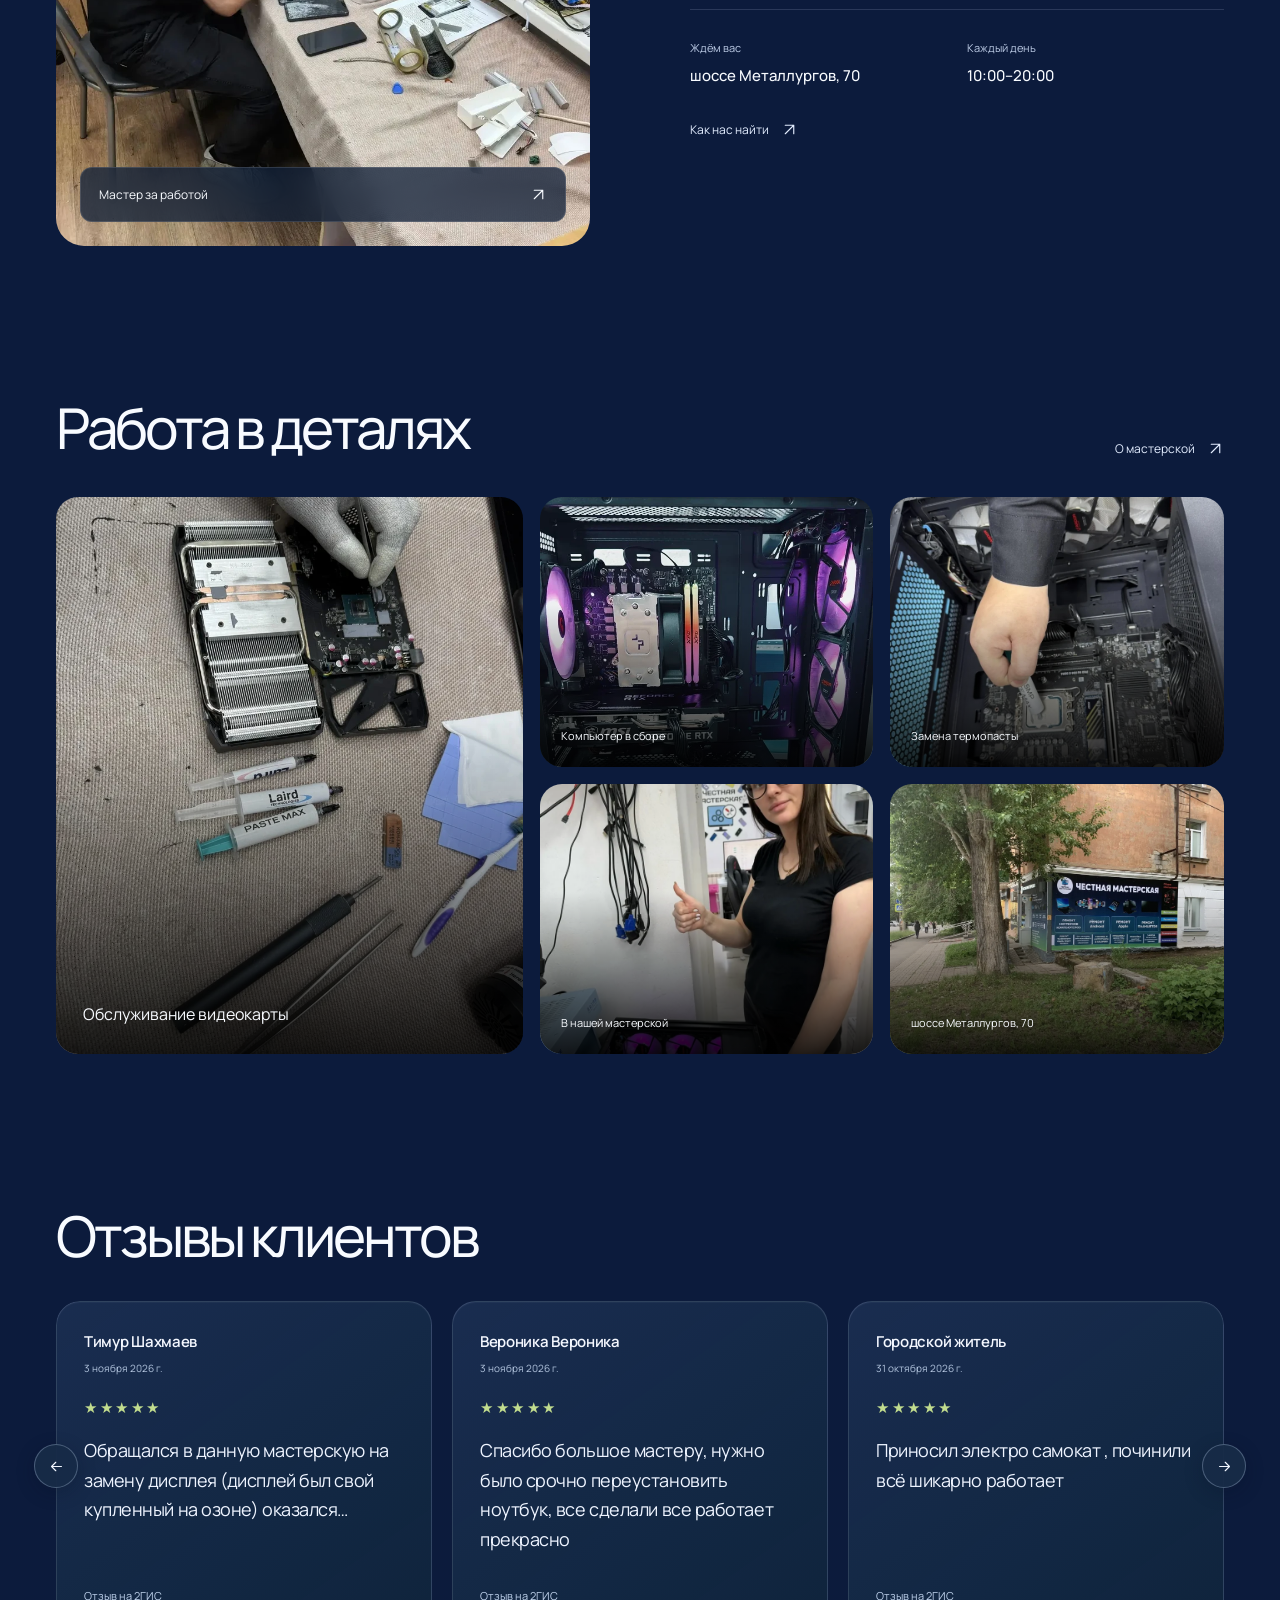
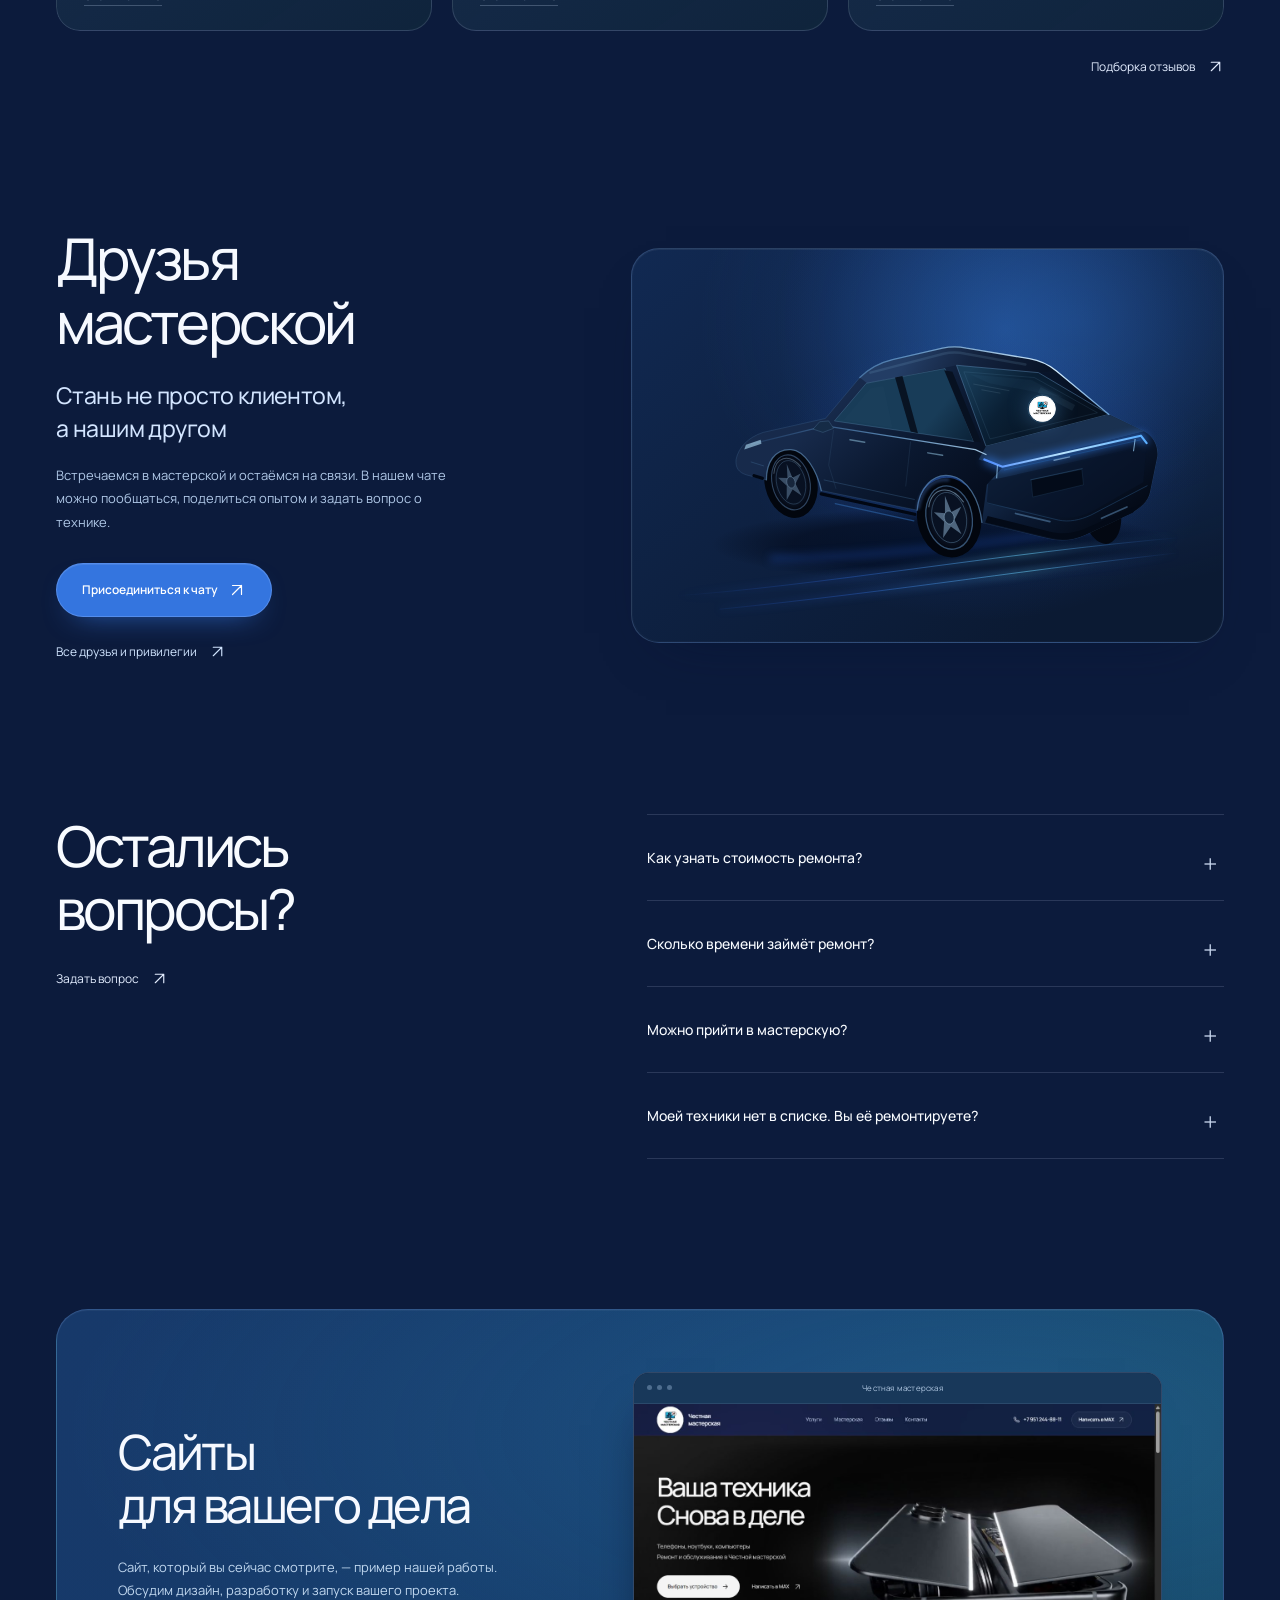
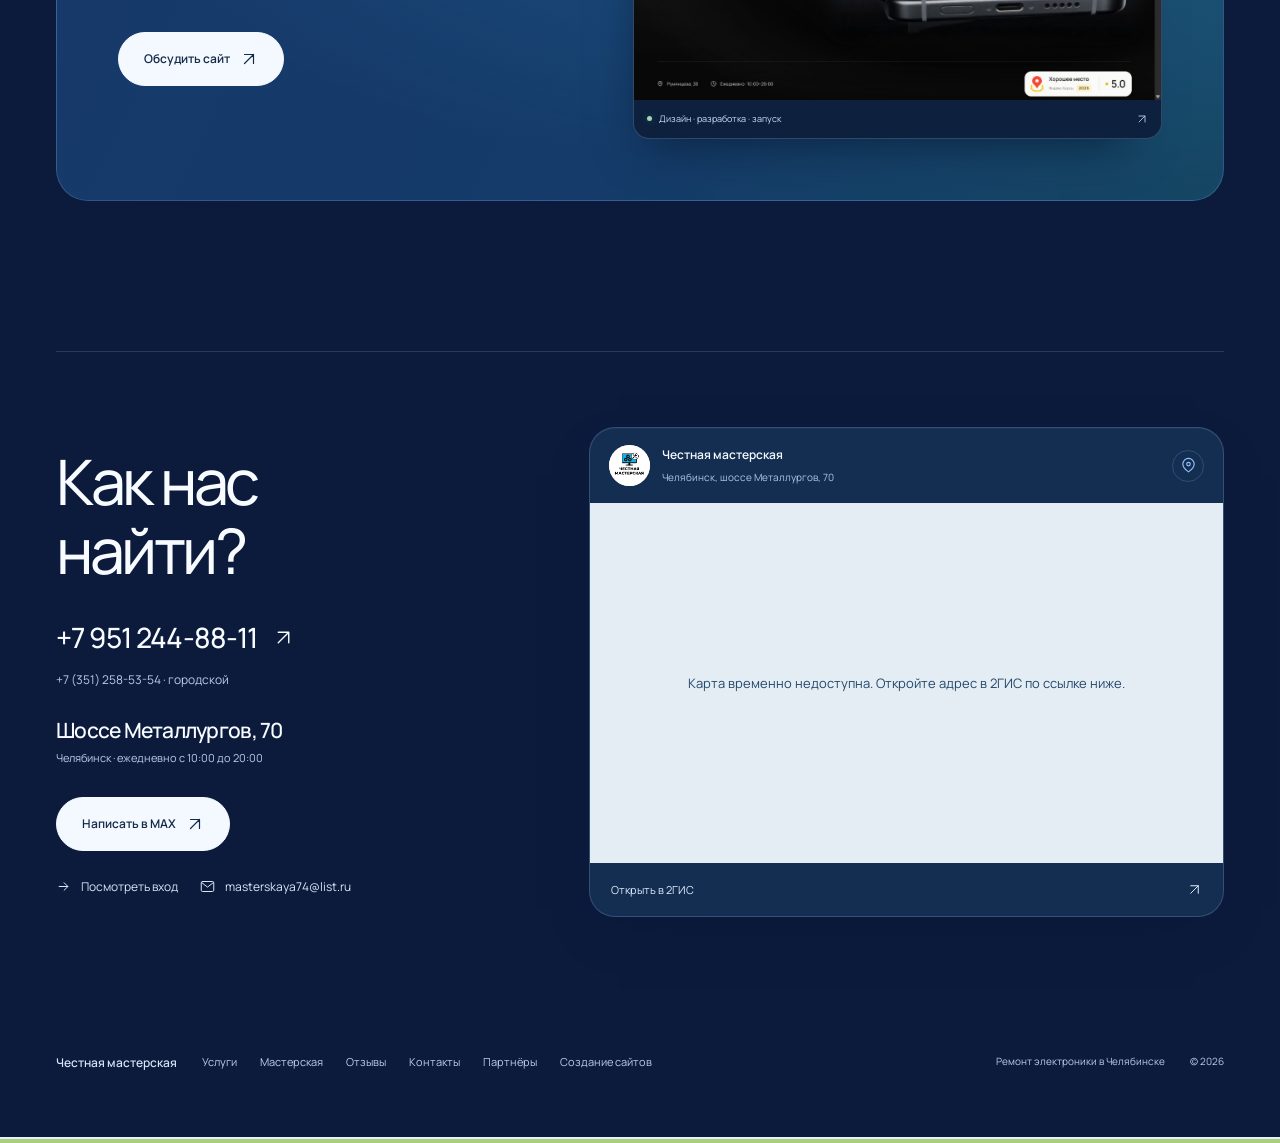
==== commit 3ad46d8d: "Keep separators only in the mobile menu" ====
--- a/index.html
+++ b/index.html
@@ -11,7 +11,7 @@
   <meta property="og:locale" content="ru_RU">
   <link rel="icon" href="assets/logo.png" type="image/png">
   <link rel="preload" href="assets/fonts/manrope-variable.ttf" as="font" type="font/ttf" crossorigin="">
-<link rel="stylesheet" href="minimal.css?v=8">
+<link rel="stylesheet" href="minimal.css?v=9">
   <link rel="stylesheet" href="home.css?v=26">
   <link rel="stylesheet" href="home-sections.css?v=6">
   <link rel="stylesheet" href="workshop-life.css">
--- a/minimal.css
+++ b/minimal.css
@@ -48,29 +48,8 @@
 .nav-links { display: flex; align-items: center; gap: 27px; font-size: 13px; }
 .nav-links a { padding-block: 10px; border-bottom: 1px solid transparent; }
 .nav-links a:hover, .nav-links a[aria-current=page] { border-color: var(--brand); }
-.site-header::after {
-  content: "";
-  position: absolute;
-  inset: auto 0 0;
-  height: 2px;
-  pointer-events: none;
-  background: linear-gradient(90deg, #a497e7, #71bfd9 35%, #c1de8c 65%, #a497e7);
-  background-size: 200% 100%;
-  animation: menu-line 6s ease-in-out infinite alternate;
-}
-@keyframes menu-line { to { background-position: 100% 50%; } }
 .site-header .nav-links a { position: relative; display: flex; align-items: center; min-height: 44px; }
 .site-header .nav-links a:focus-visible { outline-offset: -3px; }
-.site-header .nav-links a + a::before {
-  content: "";
-  position: absolute;
-  inset: 50% auto auto 0;
-  width: 1px;
-  height: 14px;
-  transform: translateY(-50%);
-  background: var(--line);
-  pointer-events: none;
-}
 @media (min-width: 761px) {
   .site-header .site-nav .nav-links { gap: 0; }
   .site-header .nav-links a { padding-inline: clamp(7px, .9vw, 14px); }
@@ -85,15 +64,14 @@
     overscroll-behavior: contain;
   }
   html.js .site-header .nav-links a { padding-inline: 19px; }
-  html.js .site-header .nav-links a + a::before {
+  html.js .site-header .nav-links.is-open a + a::before {
+    content: "";
+    position: absolute;
     inset: 0 19px auto;
-    width: auto;
     height: 1px;
-    transform: none;
+    background: var(--line);
+    pointer-events: none;
   }
-}
-@media (prefers-reduced-motion: reduce) {
-  .site-header::after { animation: none; background-size: 100% 100%; }
 }
 .header-actions { display: flex; align-items: center; gap: 22px; }
 .header-phone { display: inline-flex; align-items: center; gap: 9px; font-weight: 600; font-size: 13px; white-space: nowrap; }
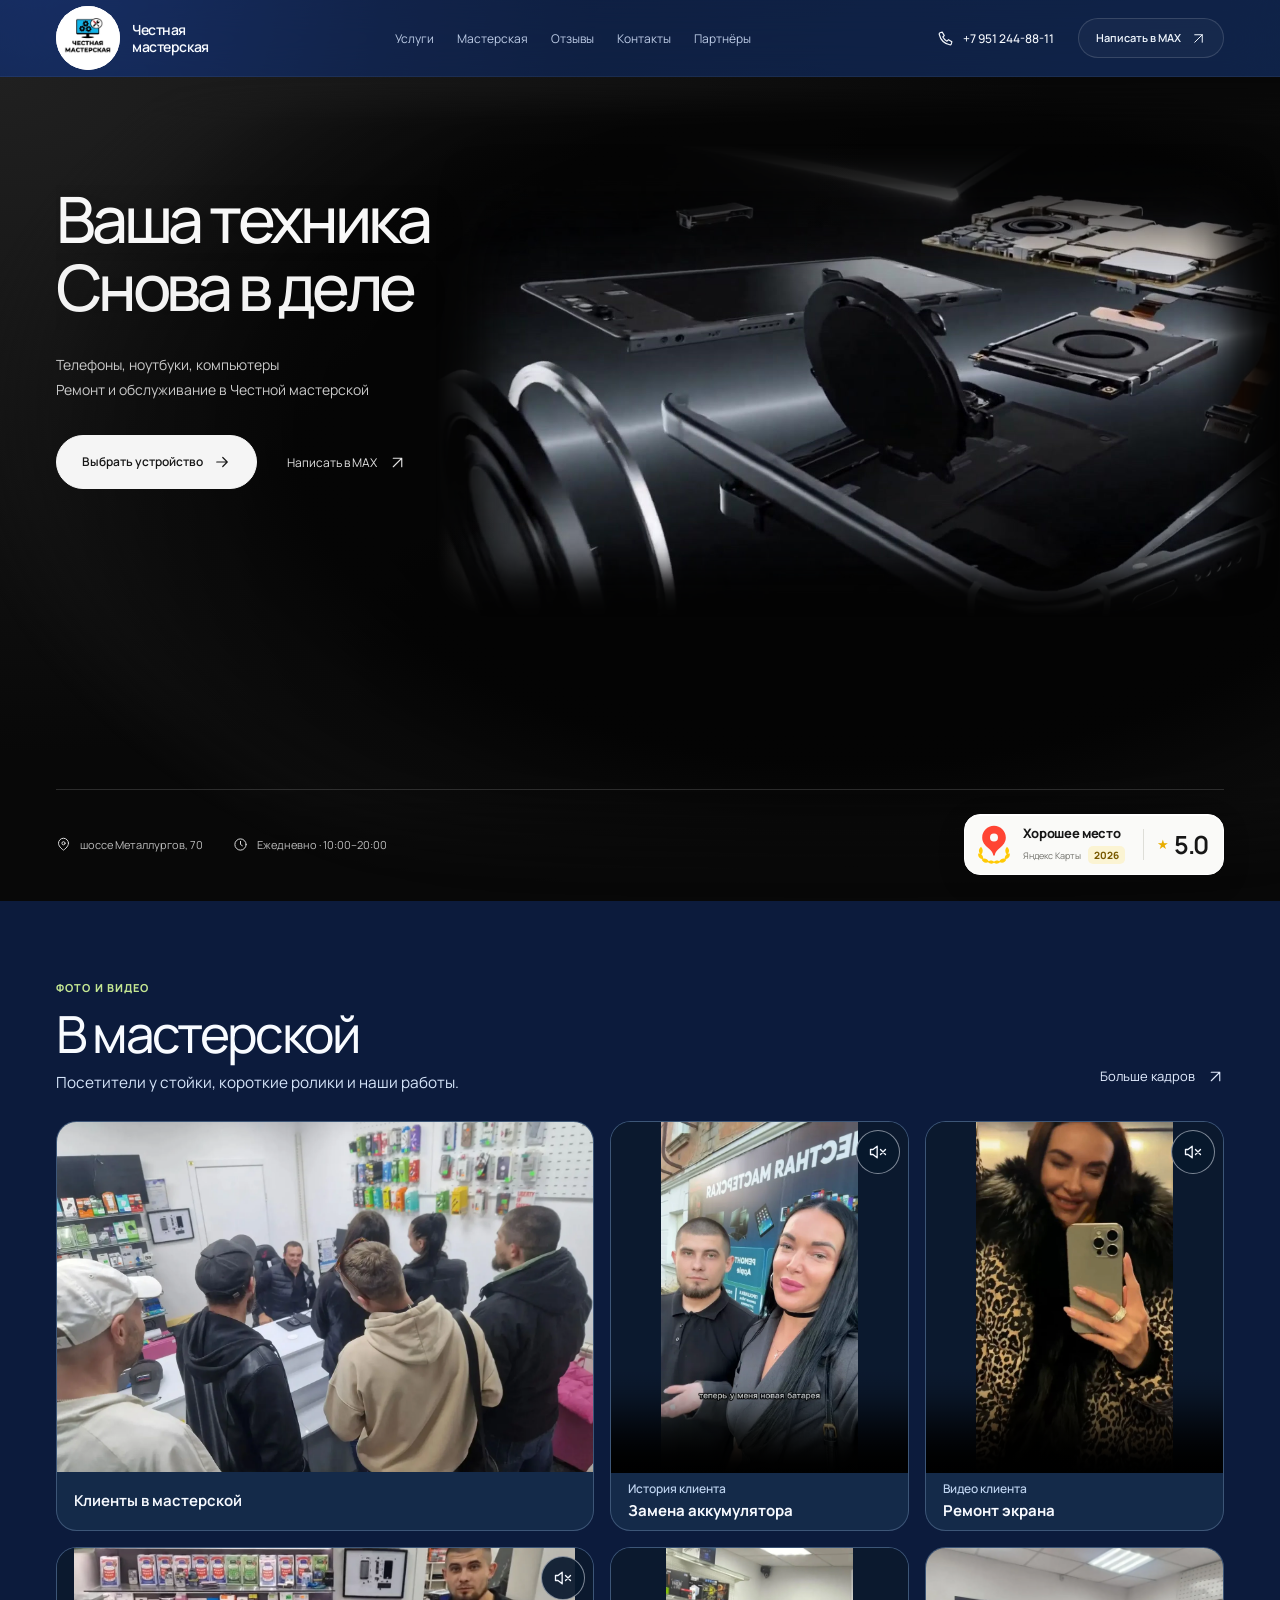
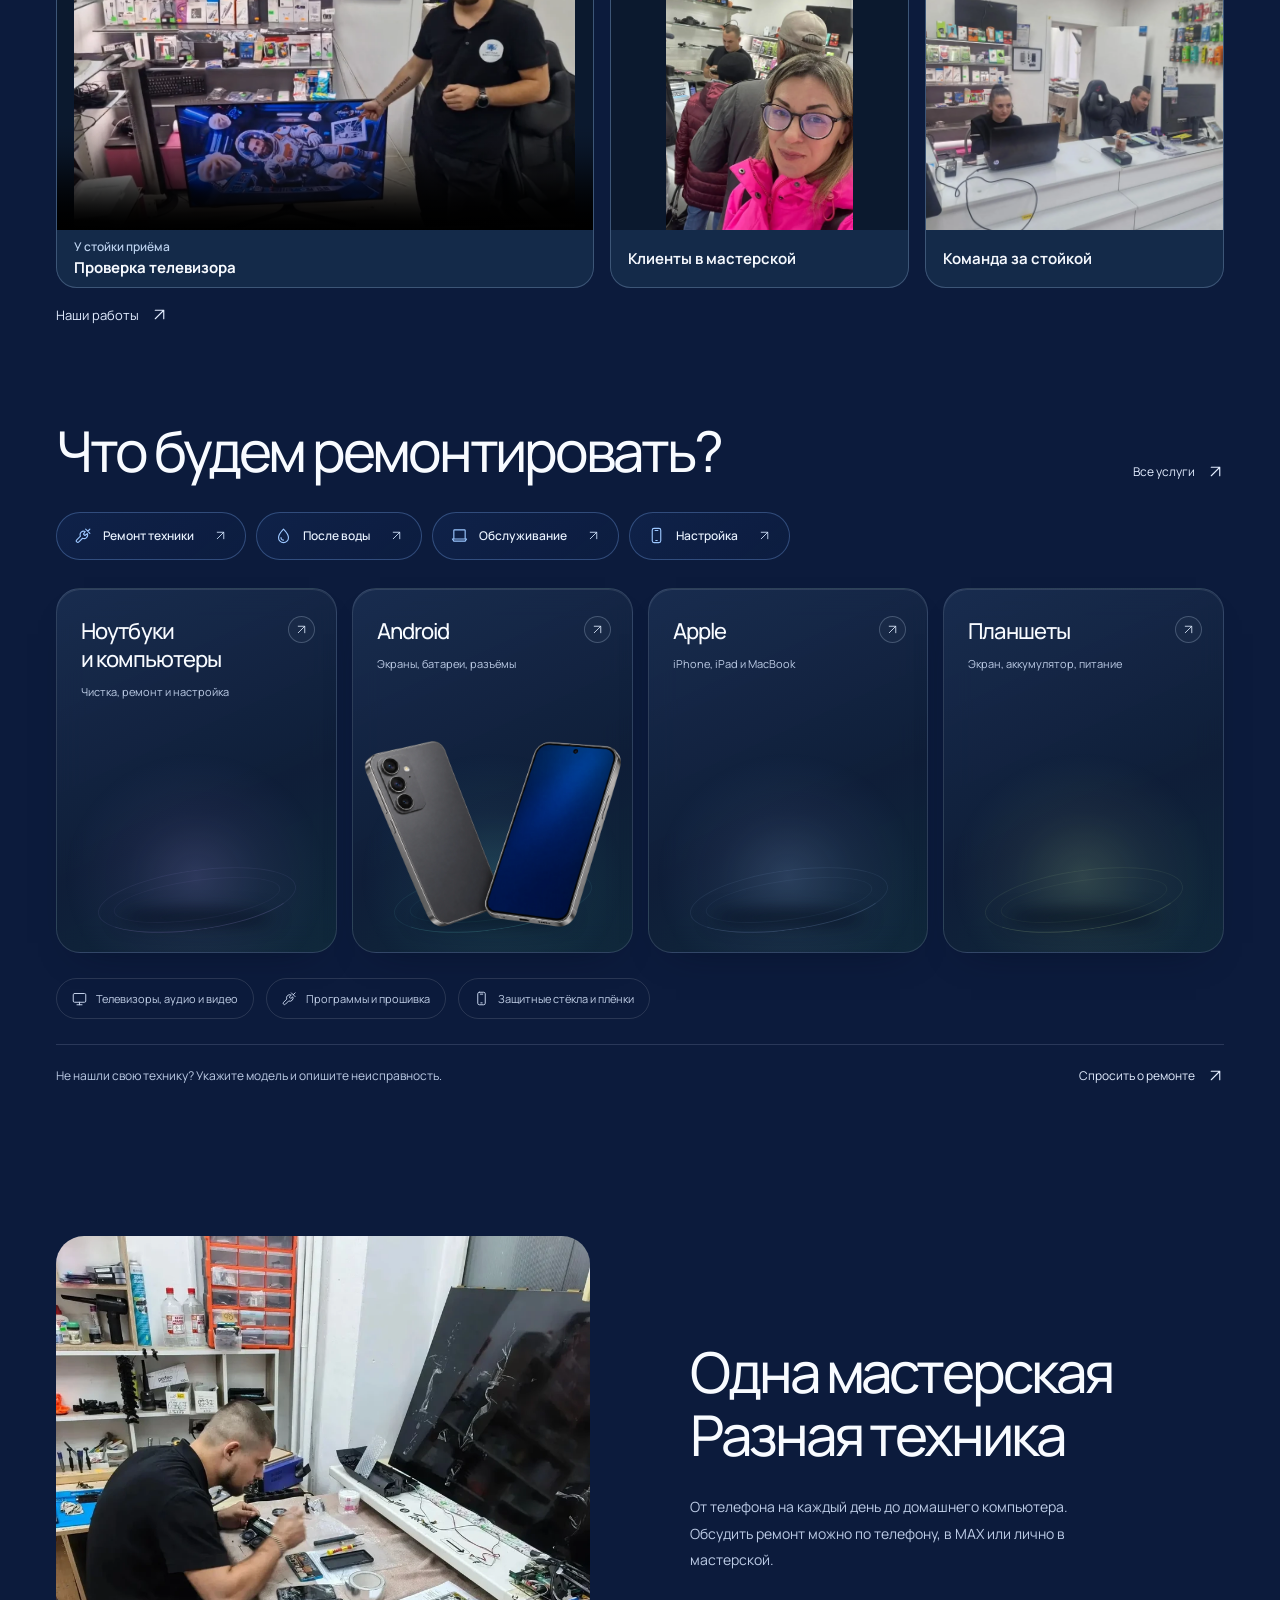
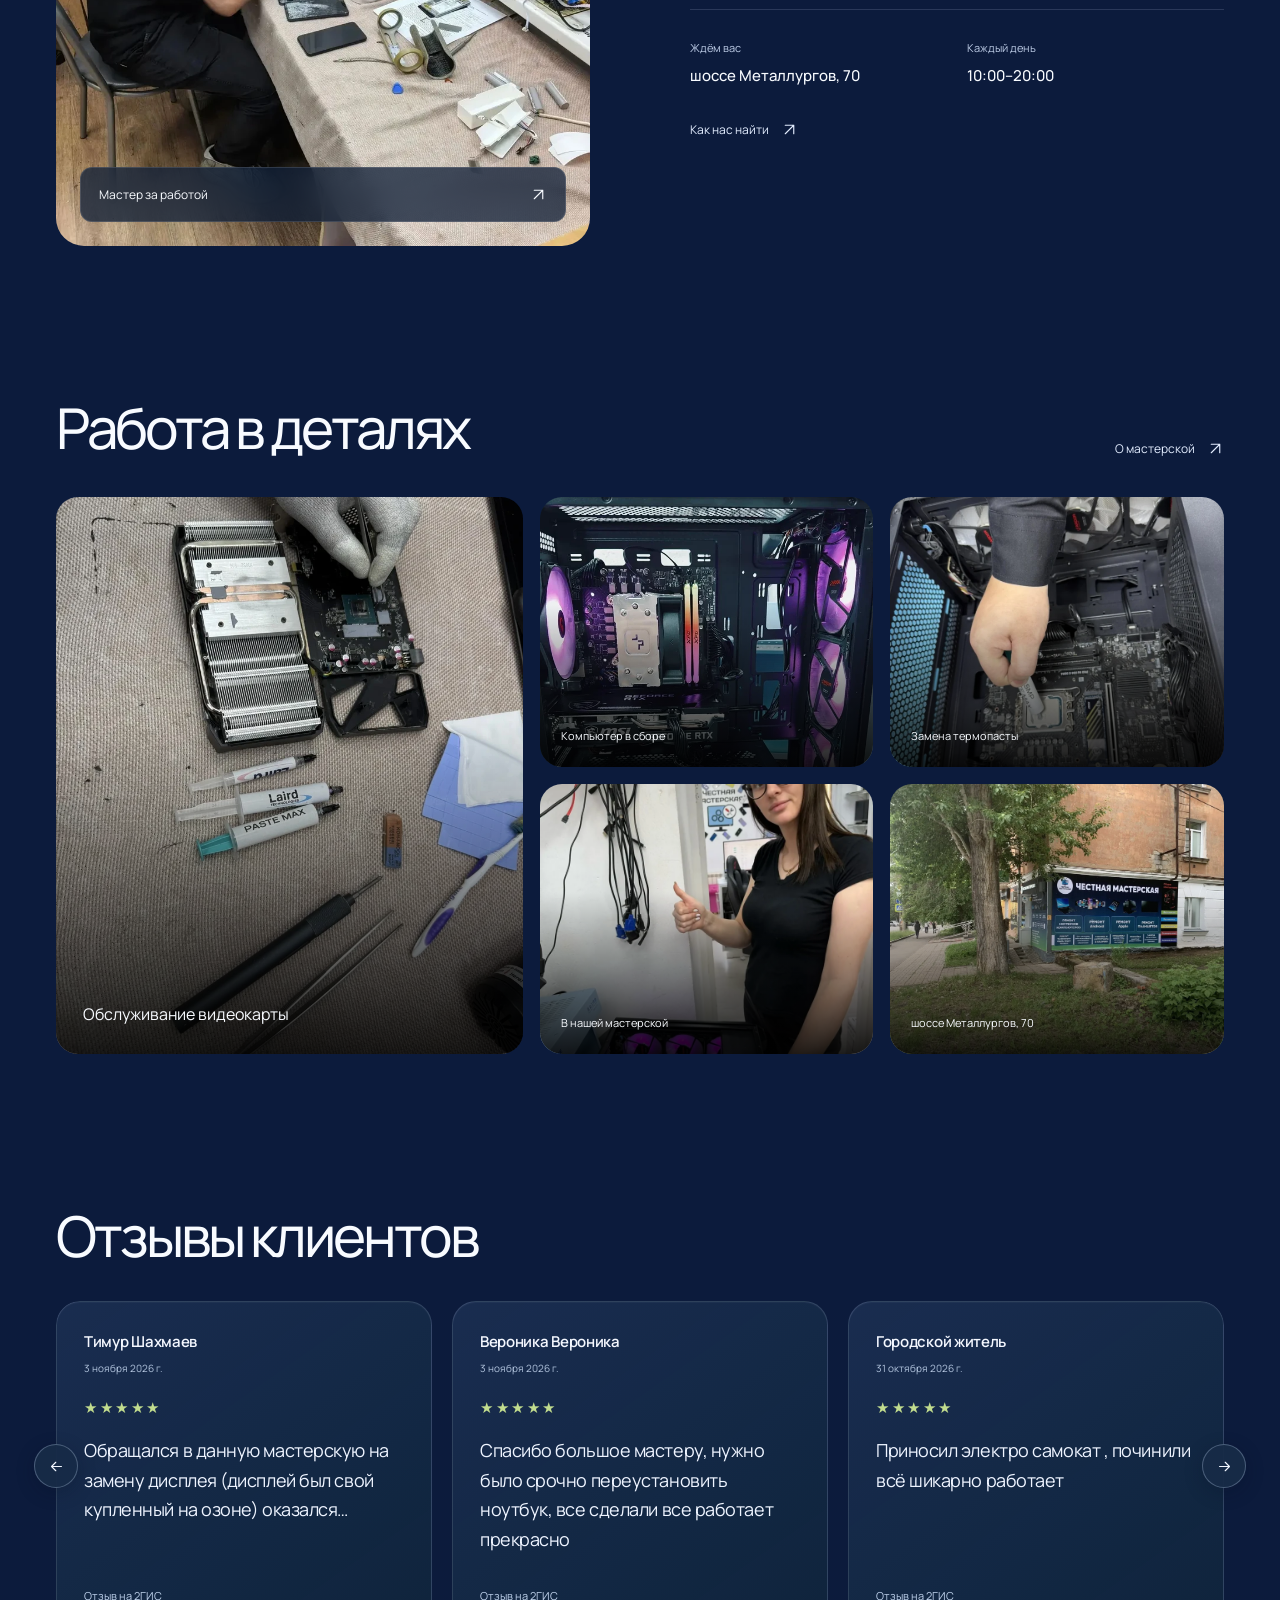
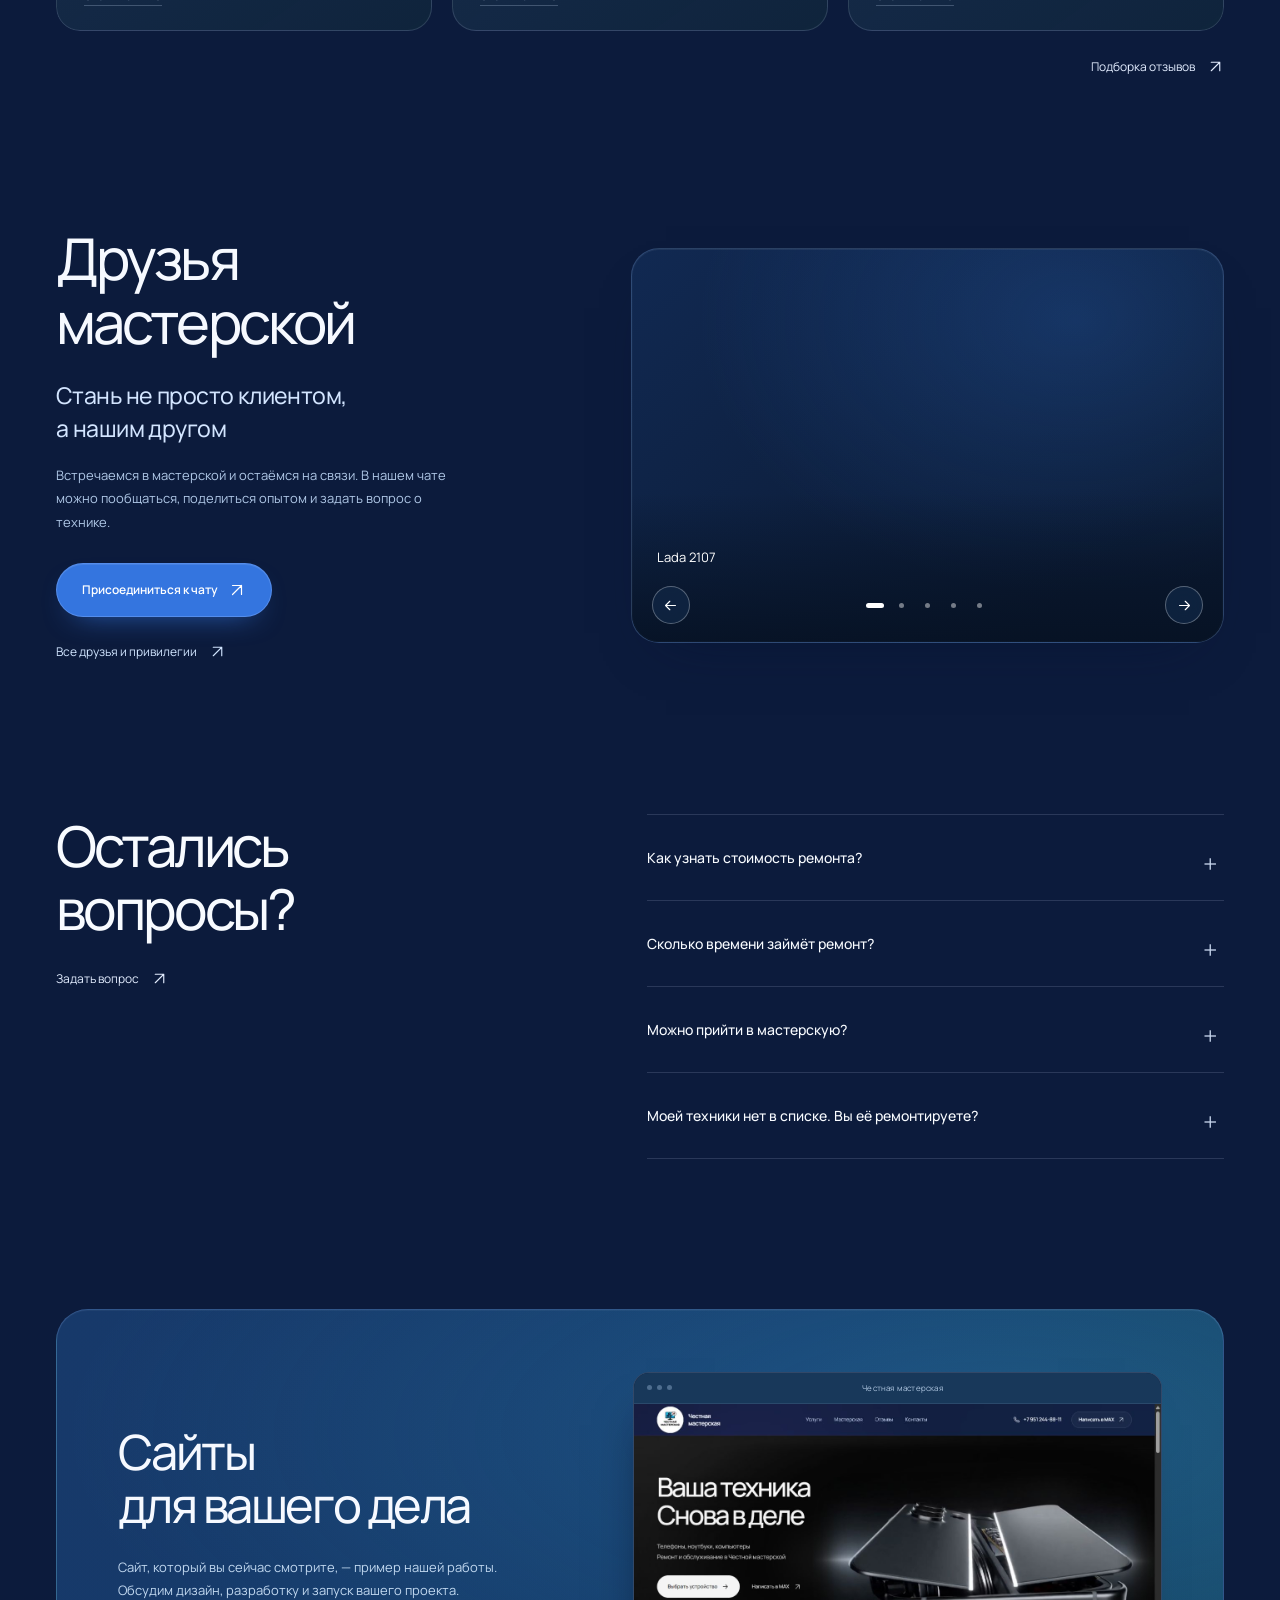
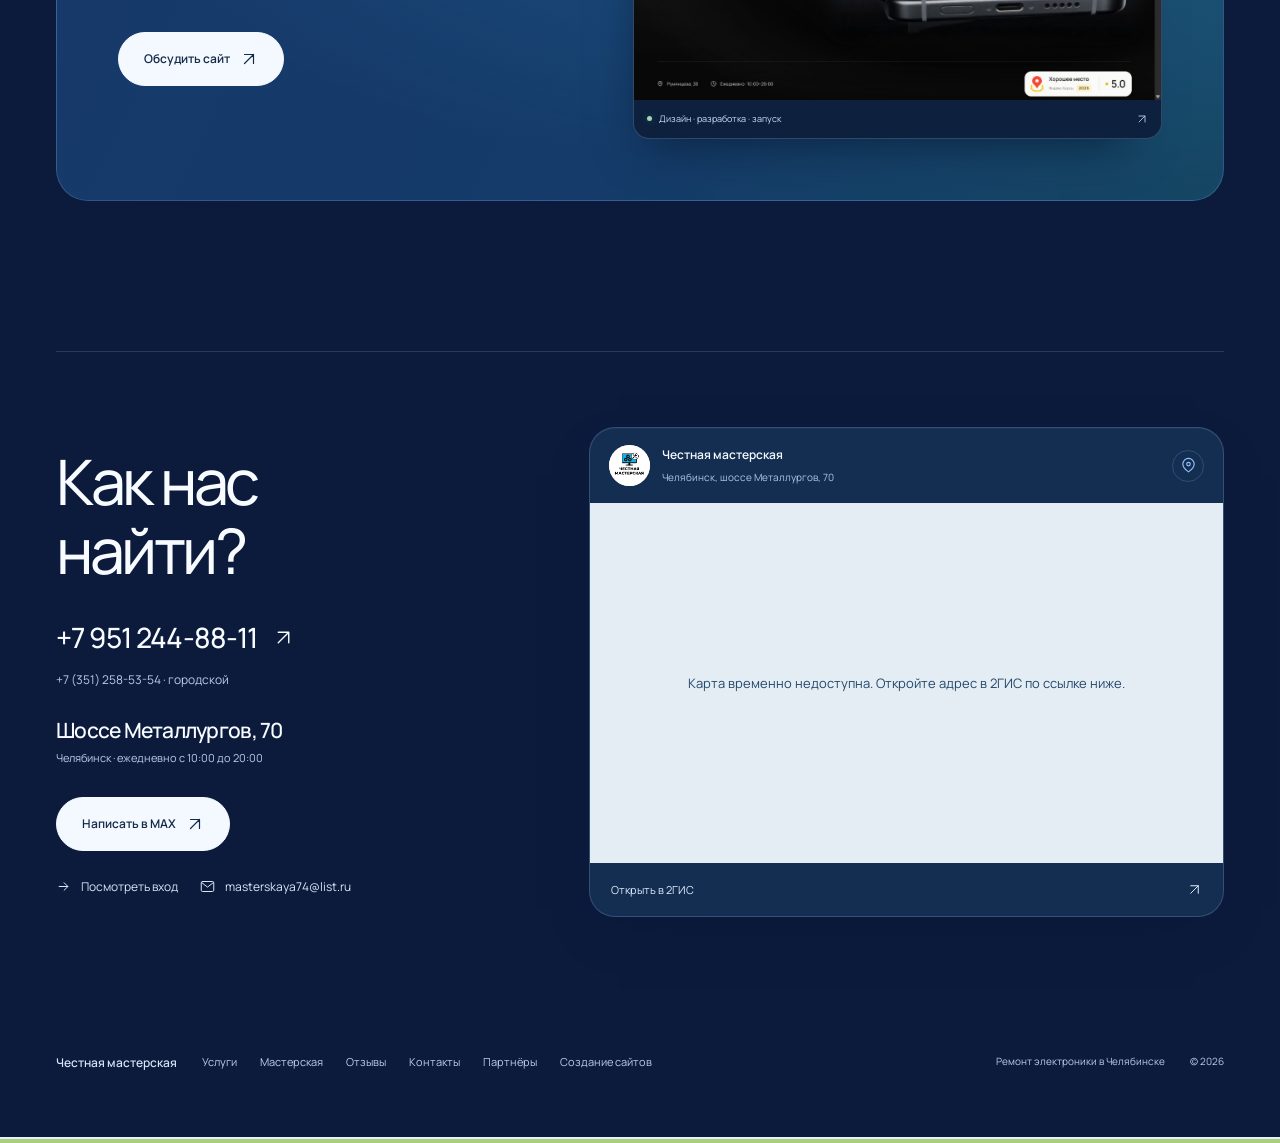
==== commit f2841b96: "Use temporary highlights for navigation links" ====
--- a/index.html
+++ b/index.html
@@ -11,8 +11,8 @@
   <meta property="og:locale" content="ru_RU">
   <link rel="icon" href="assets/logo.png" type="image/png">
   <link rel="preload" href="assets/fonts/manrope-variable.ttf" as="font" type="font/ttf" crossorigin="">
-<link rel="stylesheet" href="minimal.css?v=9">
-  <link rel="stylesheet" href="home.css?v=26">
+<link rel="stylesheet" href="minimal.css?v=10">
+  <link rel="stylesheet" href="home.css?v=27">
   <link rel="stylesheet" href="home-sections.css?v=6">
   <link rel="stylesheet" href="workshop-life.css">
   <link rel="stylesheet" href="assets/vendor/leaflet/leaflet.css">
--- a/minimal.css
+++ b/minimal.css
@@ -46,10 +46,20 @@
 .brand { flex-shrink: 0; line-height: 0; }
 .logo-image { width: 86px; height: 86px; object-fit: contain; border-radius: 50%; }
 .nav-links { display: flex; align-items: center; gap: 27px; font-size: 13px; }
-.nav-links a { padding-block: 10px; border-bottom: 1px solid transparent; }
-.nav-links a:hover, .nav-links a[aria-current=page] { border-color: var(--brand); }
-.site-header .nav-links a { position: relative; display: flex; align-items: center; min-height: 44px; }
+.site-header .nav-links a {
+  position: relative;
+  display: flex;
+  align-items: center;
+  min-height: 44px;
+  padding-block: 10px;
+  border-radius: 8px;
+  transition: background-color .2s, color .2s;
+}
+.site-header .nav-links a:is(:active, :focus-visible) { background-color: var(--hover); color: var(--text); }
 .site-header .nav-links a:focus-visible { outline-offset: -3px; }
+@media (hover: hover) {
+  .site-header .nav-links a:hover { background-color: var(--hover); color: var(--text); }
+}
 @media (min-width: 761px) {
   .site-header .site-nav .nav-links { gap: 0; }
   .site-header .nav-links a { padding-inline: clamp(7px, .9vw, 14px); }
--- a/home.css
+++ b/home.css
@@ -33,10 +33,7 @@
 .premium-home .site-header .brand-emblem .logo-image { width: 100%; height: 100%; object-fit: contain; border-radius: 50%; padding: 0px; background: #fff; filter: none; }
 .premium-home .brand-name { font-size: 14px; font-weight: 600; letter-spacing: -0.03em; line-height: 1.25; }
 .premium-home .nav-links { gap: 30px; font-size: 12px; color: #bdcce6; }
-.premium-home .nav-links a { position: relative; border: 0px; transition: color 0.25s; }
-.premium-home .nav-links a::after { content: ""; position: absolute; height: 1px; left: 0px; right: 0px; bottom: 4px; background: #bedc87; transform: scaleX(0); transform-origin: left center; transition: transform 0.35s; }
-.premium-home .nav-links a:hover, .premium-home .nav-links a[aria-current="location"] { color: white; }
-.premium-home .nav-links a:hover::after, .premium-home .nav-links a[aria-current="location"]::after { transform: scaleX(1); }
+.premium-home .nav-links a[aria-current="location"] { color: white; }
 .premium-home .header-phone { font-size: 12px; font-weight: 500; }
 .premium-home .header-actions { gap: 24px; }
 .premium-home .button { border-radius: 99px; min-height: 54px; padding: 16px 25px; font-weight: 600; font-size: 12px; transition: transform 0.35s, background 0.35s, border-color 0.35s, box-shadow 0.35s; }
@@ -376,7 +373,6 @@
   .premium-home .site-header .header-phone span { display: none; }
   .premium-home .header-phone .icon { width: 15px; height: 15px; }
   html.js .premium-home .nav-links { max-height: calc(100dvh - 90px); overflow-y: auto; overscroll-behavior: contain; background: #12223e; border-color: rgba(255, 255, 255, 0.16); border-radius: 15px; box-shadow: rgba(0, 0, 0, 0.6) 0px 20px 60px; }
-  .premium-home .nav-links a::after { display: none; }
   .premium-home .button { min-height: 48px; padding: 14px 20px; font-size: 11px; }
   .p-ambient-primary { left: -160%; top: -70%; }
   .p-ambient-secondary { right: -170%; bottom: -55%; }
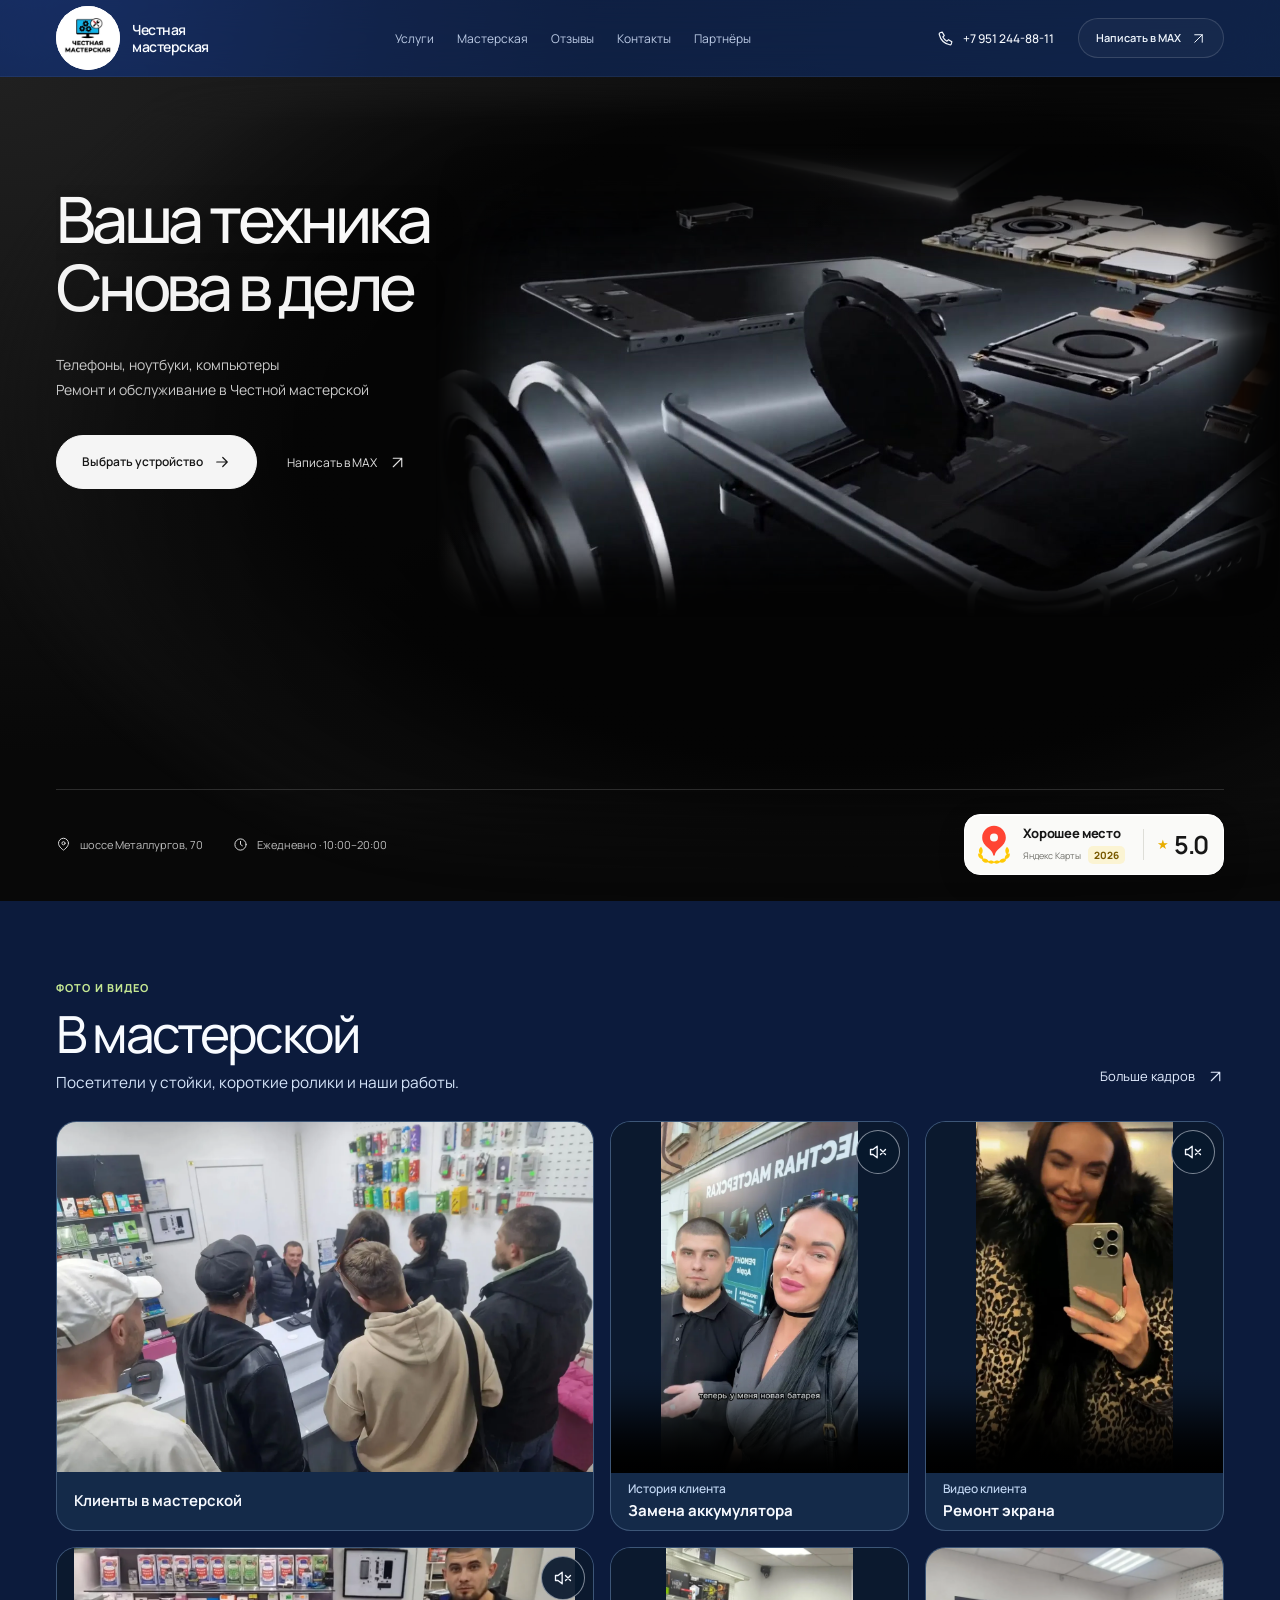
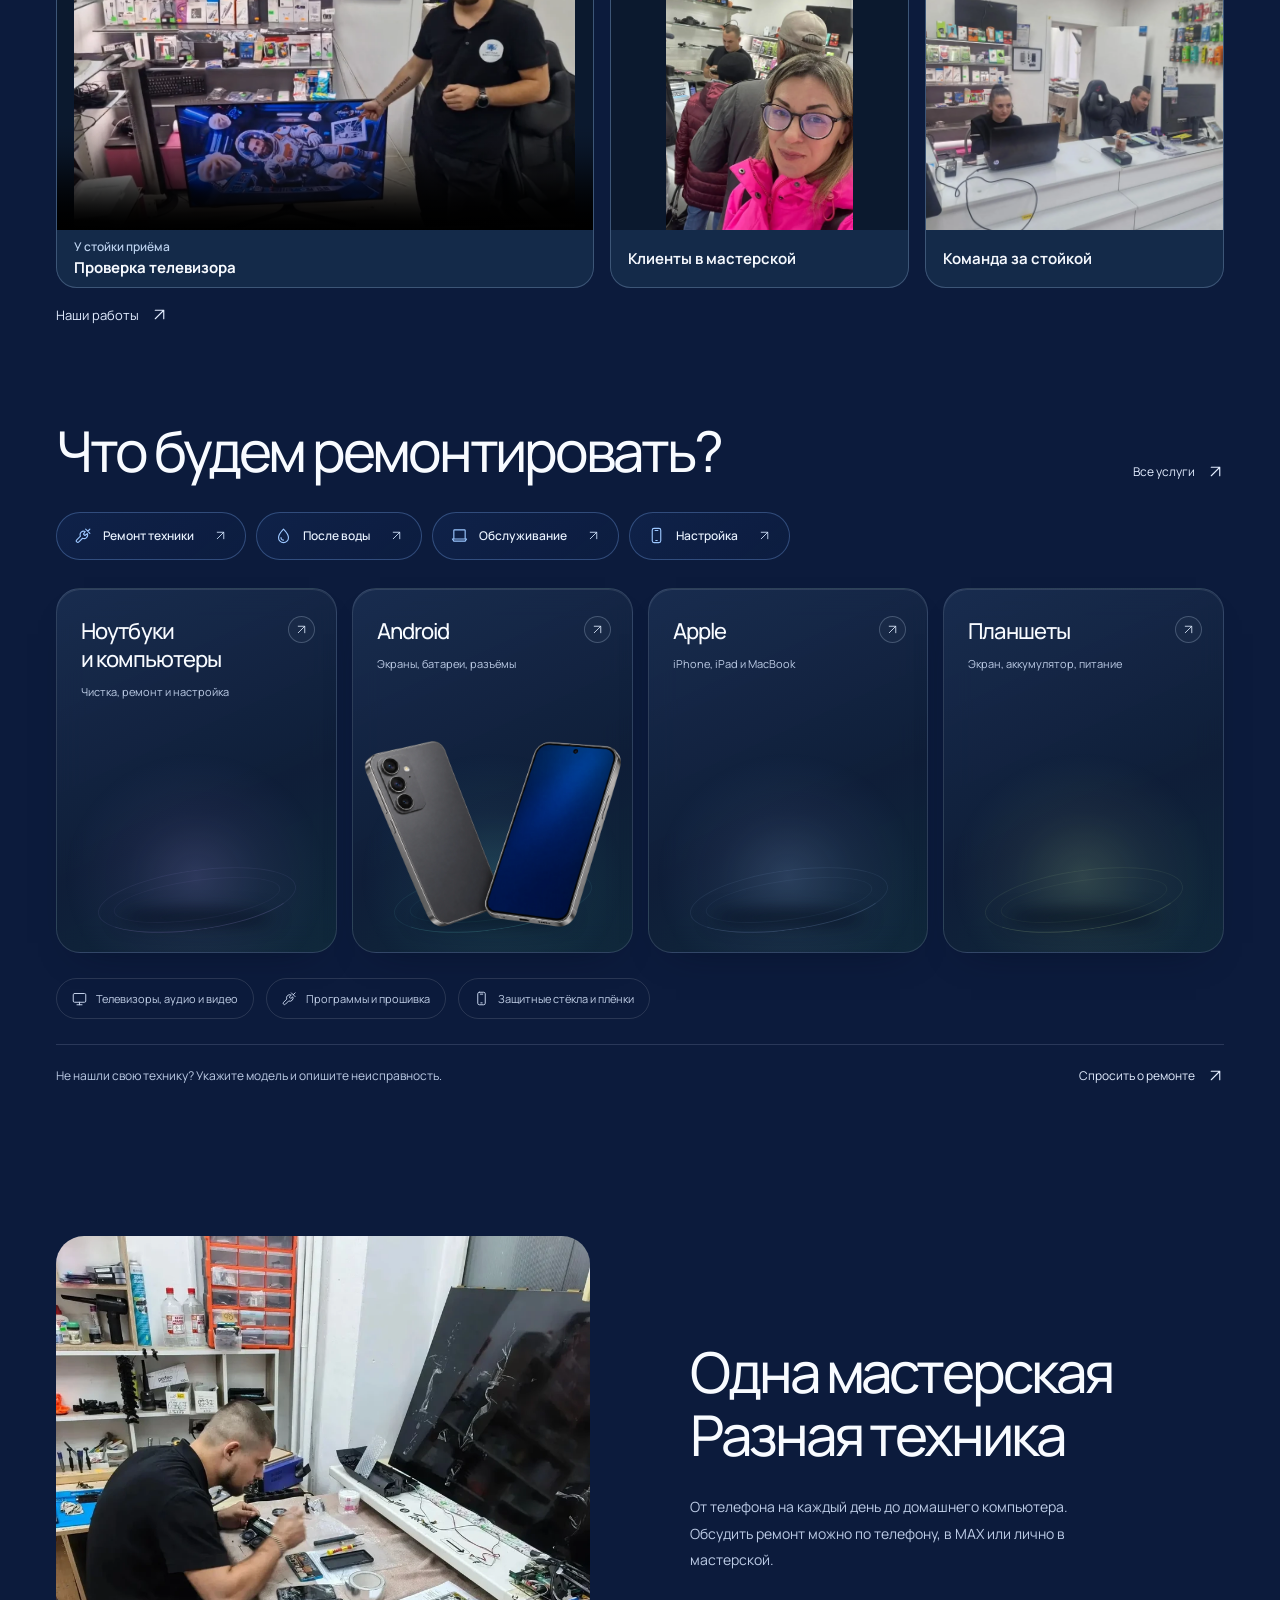
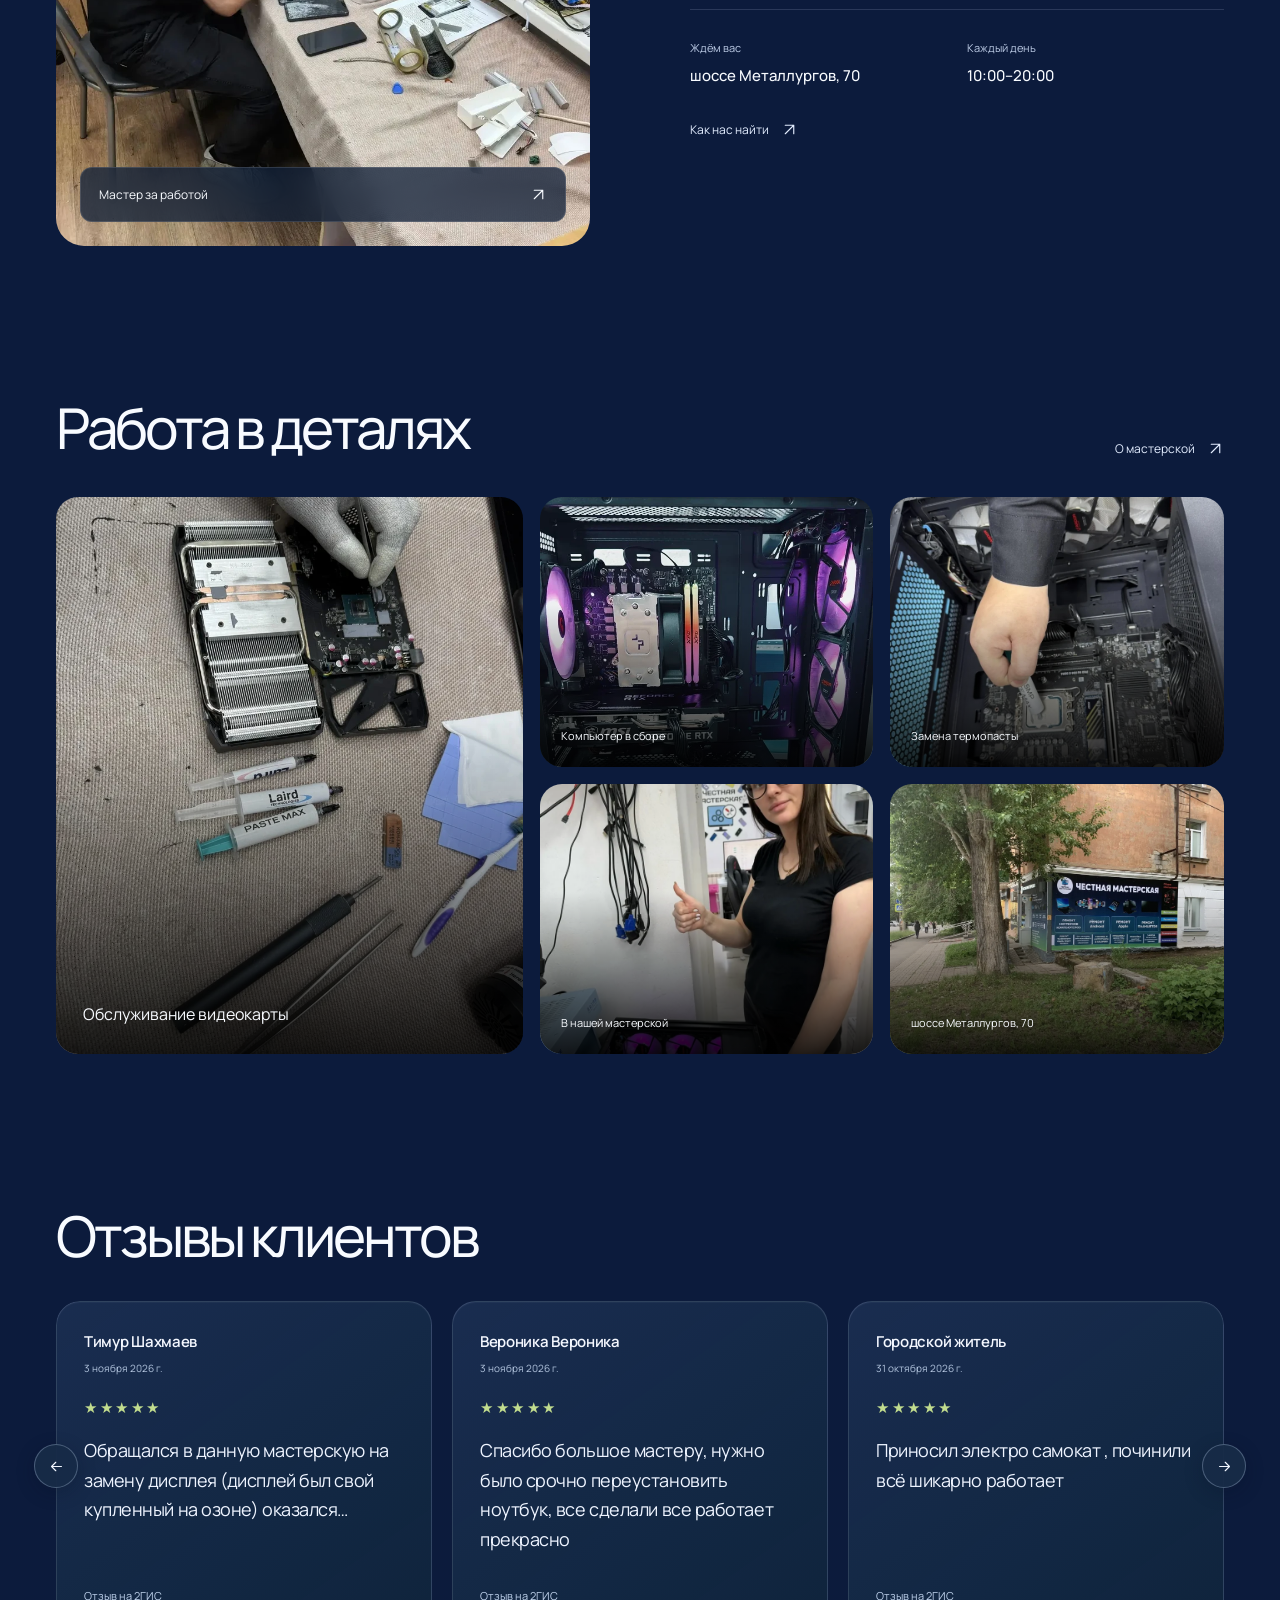
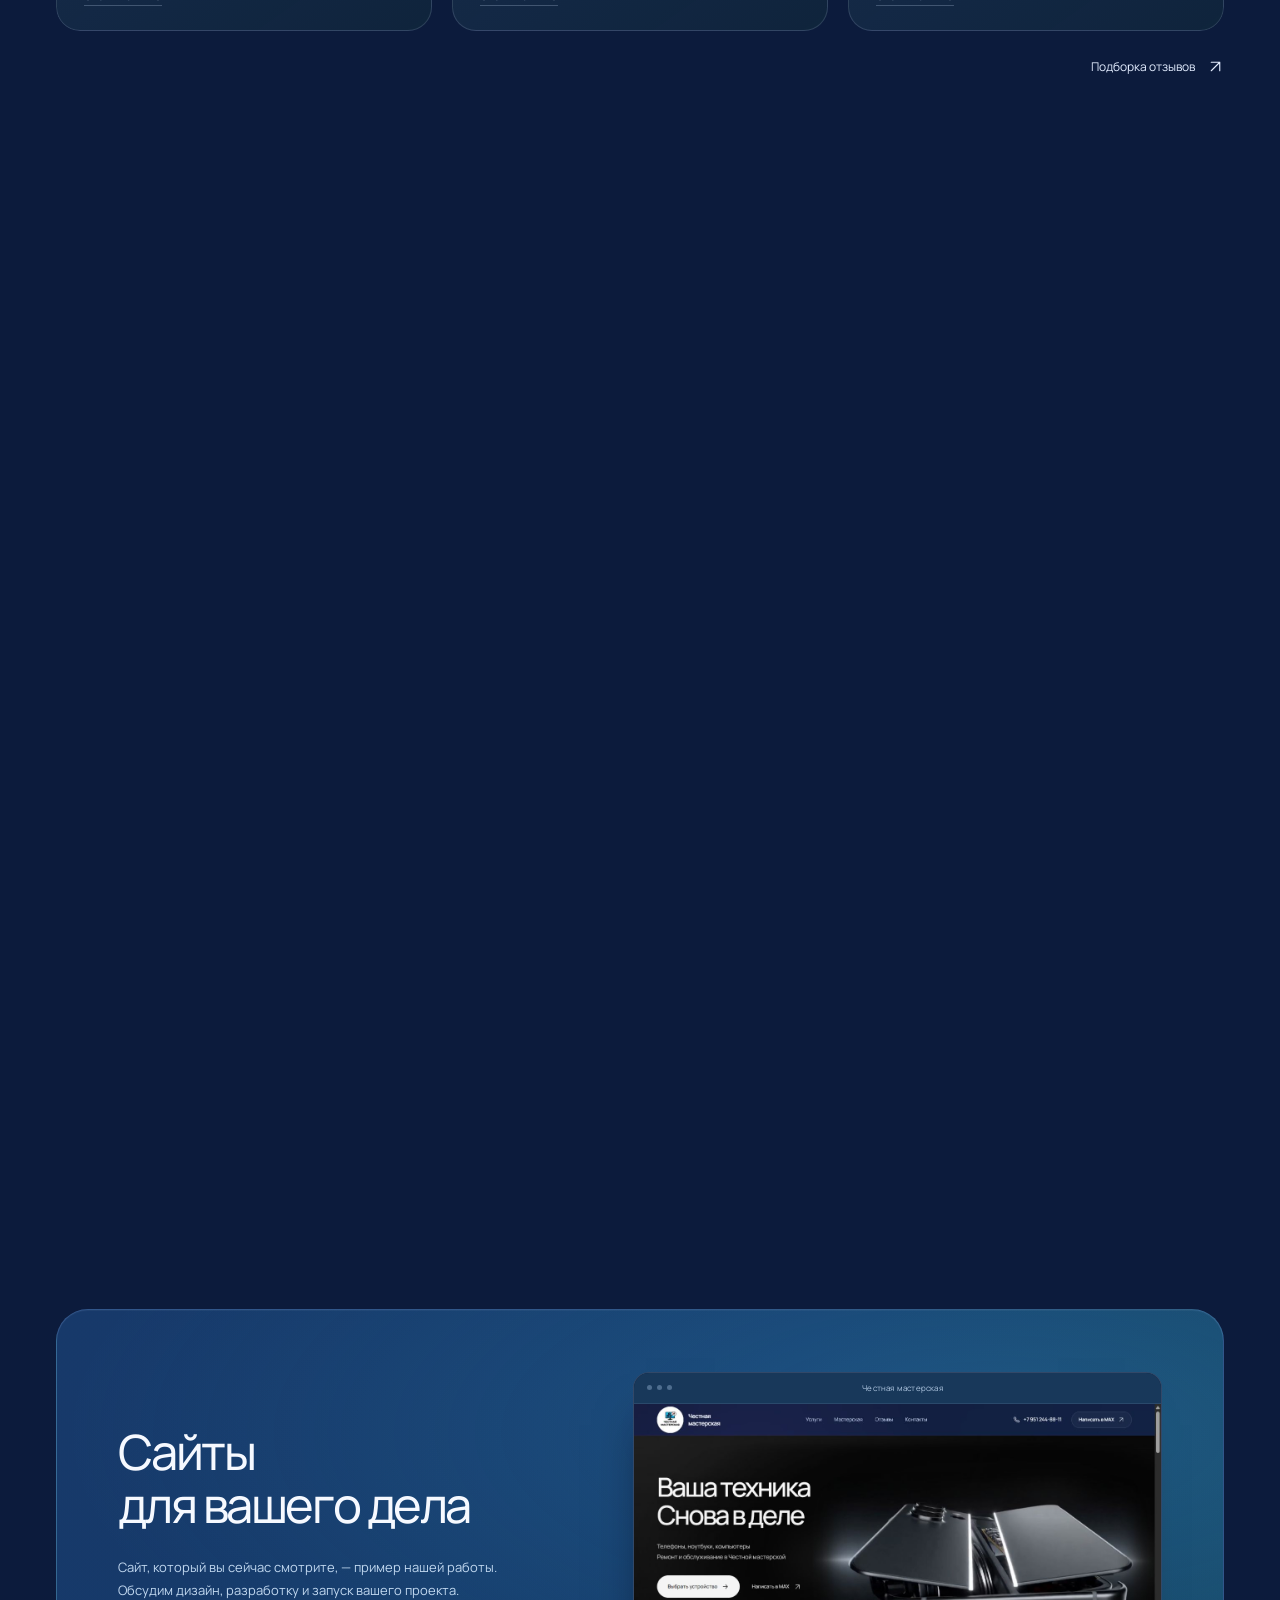
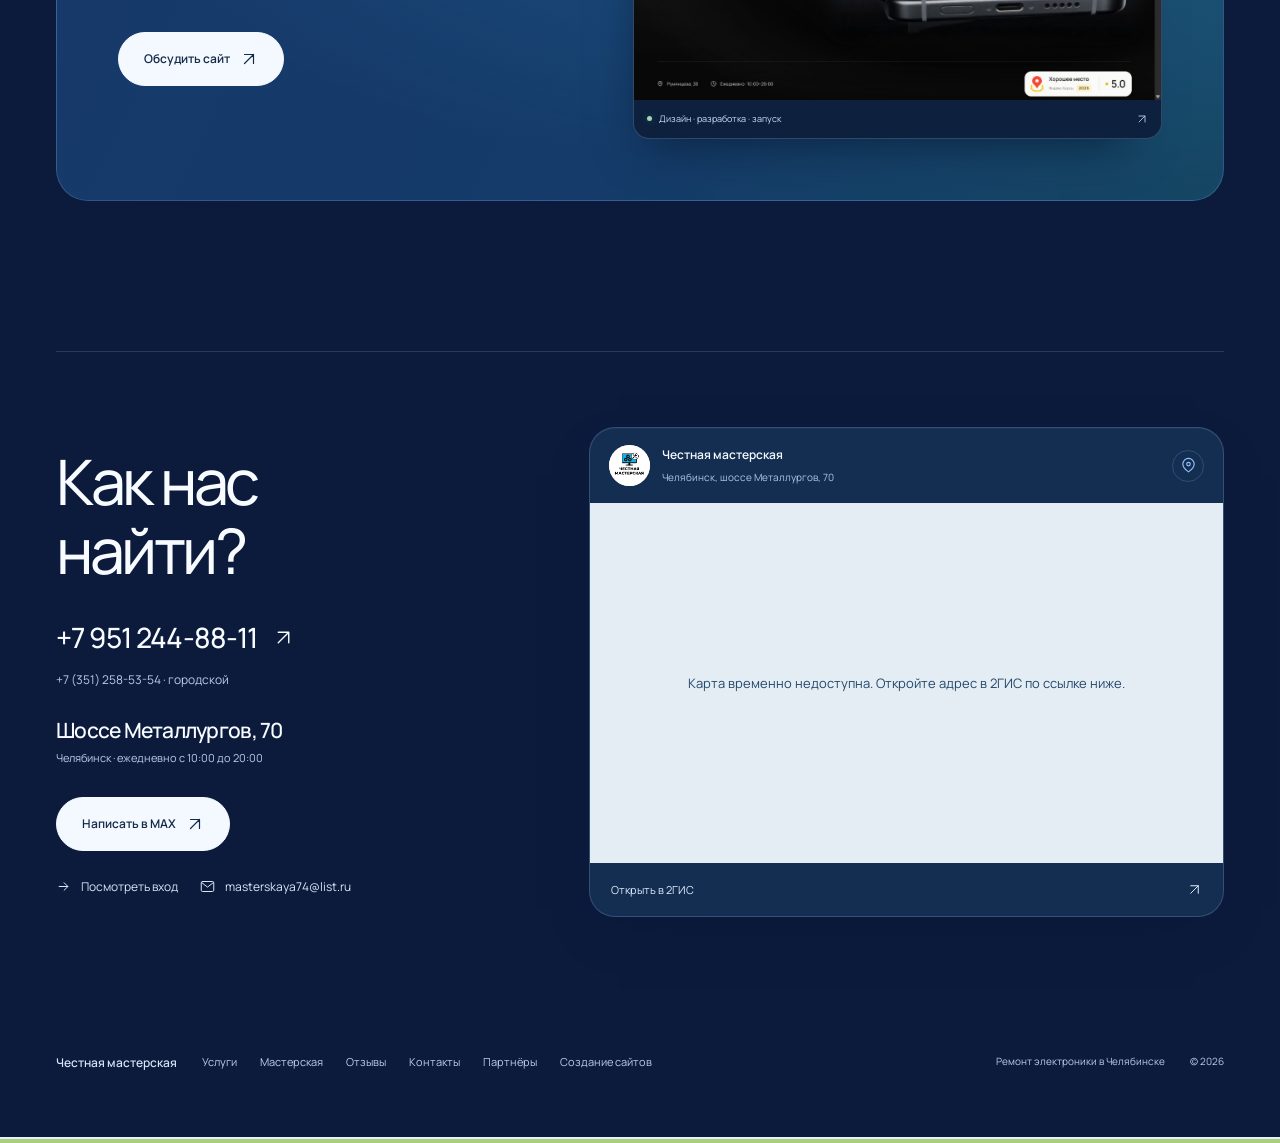
==== commit 4dce9003: "Restore animated underline on menu hover" ====
--- a/index.html
+++ b/index.html
@@ -11,7 +11,7 @@
   <meta property="og:locale" content="ru_RU">
   <link rel="icon" href="assets/logo.png" type="image/png">
   <link rel="preload" href="assets/fonts/manrope-variable.ttf" as="font" type="font/ttf" crossorigin="">
-<link rel="stylesheet" href="minimal.css?v=10">
+<link rel="stylesheet" href="minimal.css?v=11">
   <link rel="stylesheet" href="home.css?v=27">
   <link rel="stylesheet" href="home-sections.css?v=6">
   <link rel="stylesheet" href="workshop-life.css">
--- a/minimal.css
+++ b/minimal.css
@@ -57,8 +57,20 @@
 }
 .site-header .nav-links a:is(:active, :focus-visible) { background-color: var(--hover); color: var(--text); }
 .site-header .nav-links a:focus-visible { outline-offset: -3px; }
-@media (hover: hover) {
-  .site-header .nav-links a:hover { background-color: var(--hover); color: var(--text); }
+@media (min-width: 761px) and (hover: hover) {
+  .site-header .nav-links a:hover { color: var(--text); }
+  .site-header .nav-links a::after {
+    content: "";
+    position: absolute;
+    inset: auto 0 4px;
+    height: 1px;
+    background: var(--brand);
+    transform: scaleX(0);
+    transform-origin: left center;
+    transition: transform .35s;
+    pointer-events: none;
+  }
+  .site-header .nav-links a:hover::after { transform: scaleX(1); }
 }
 @media (min-width: 761px) {
   .site-header .site-nav .nav-links { gap: 0; }
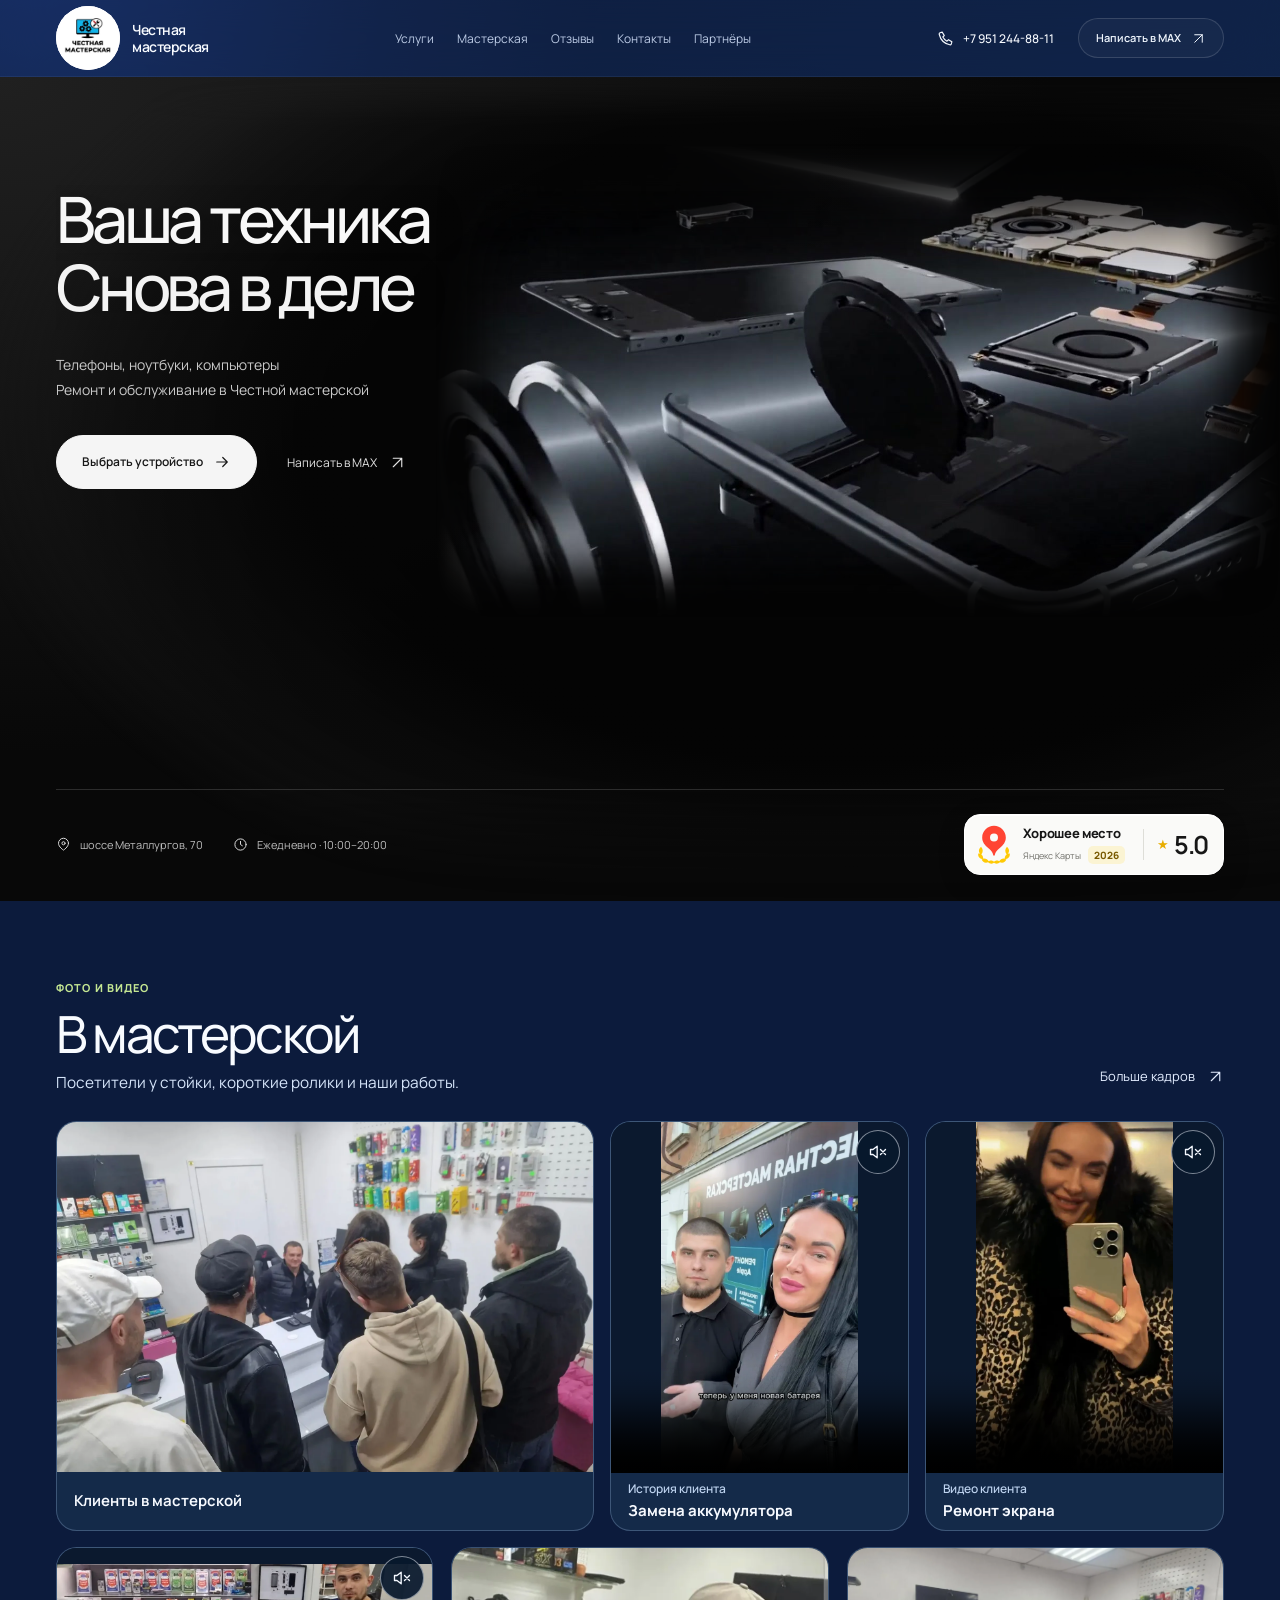
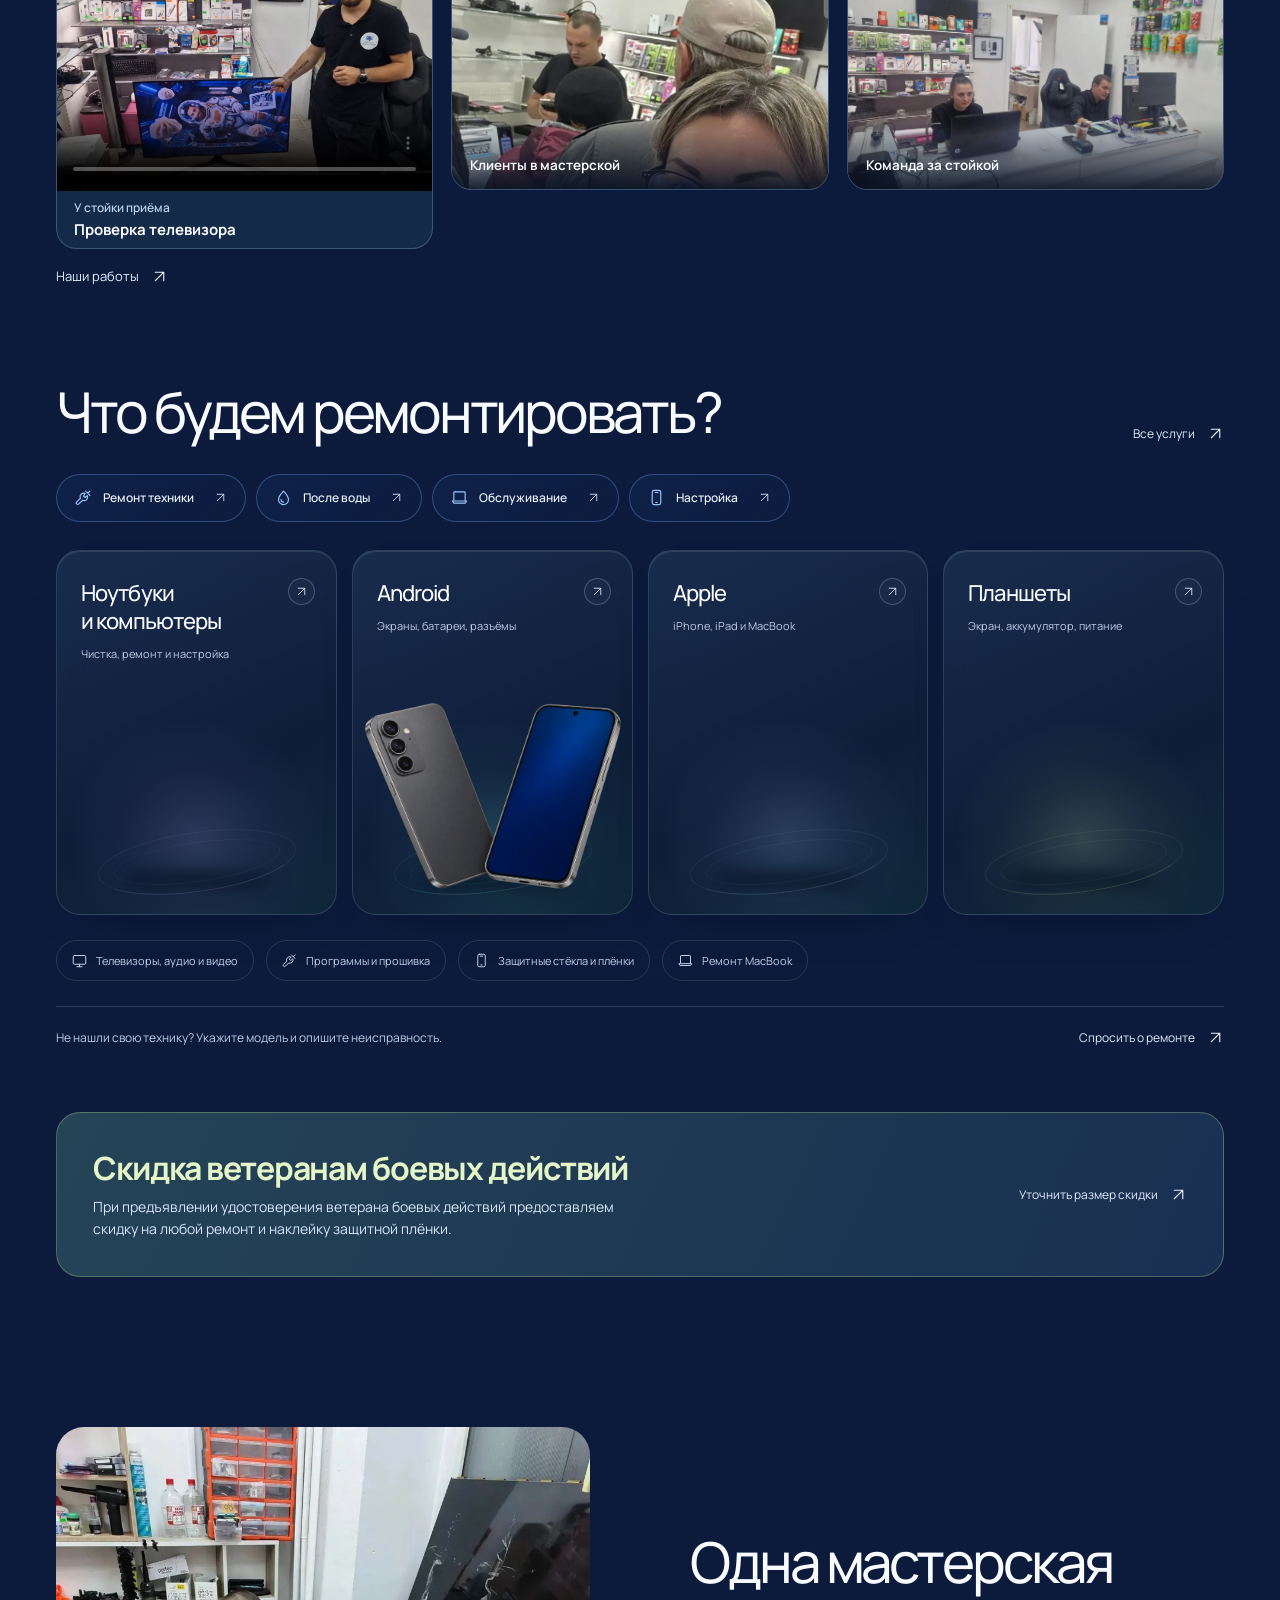
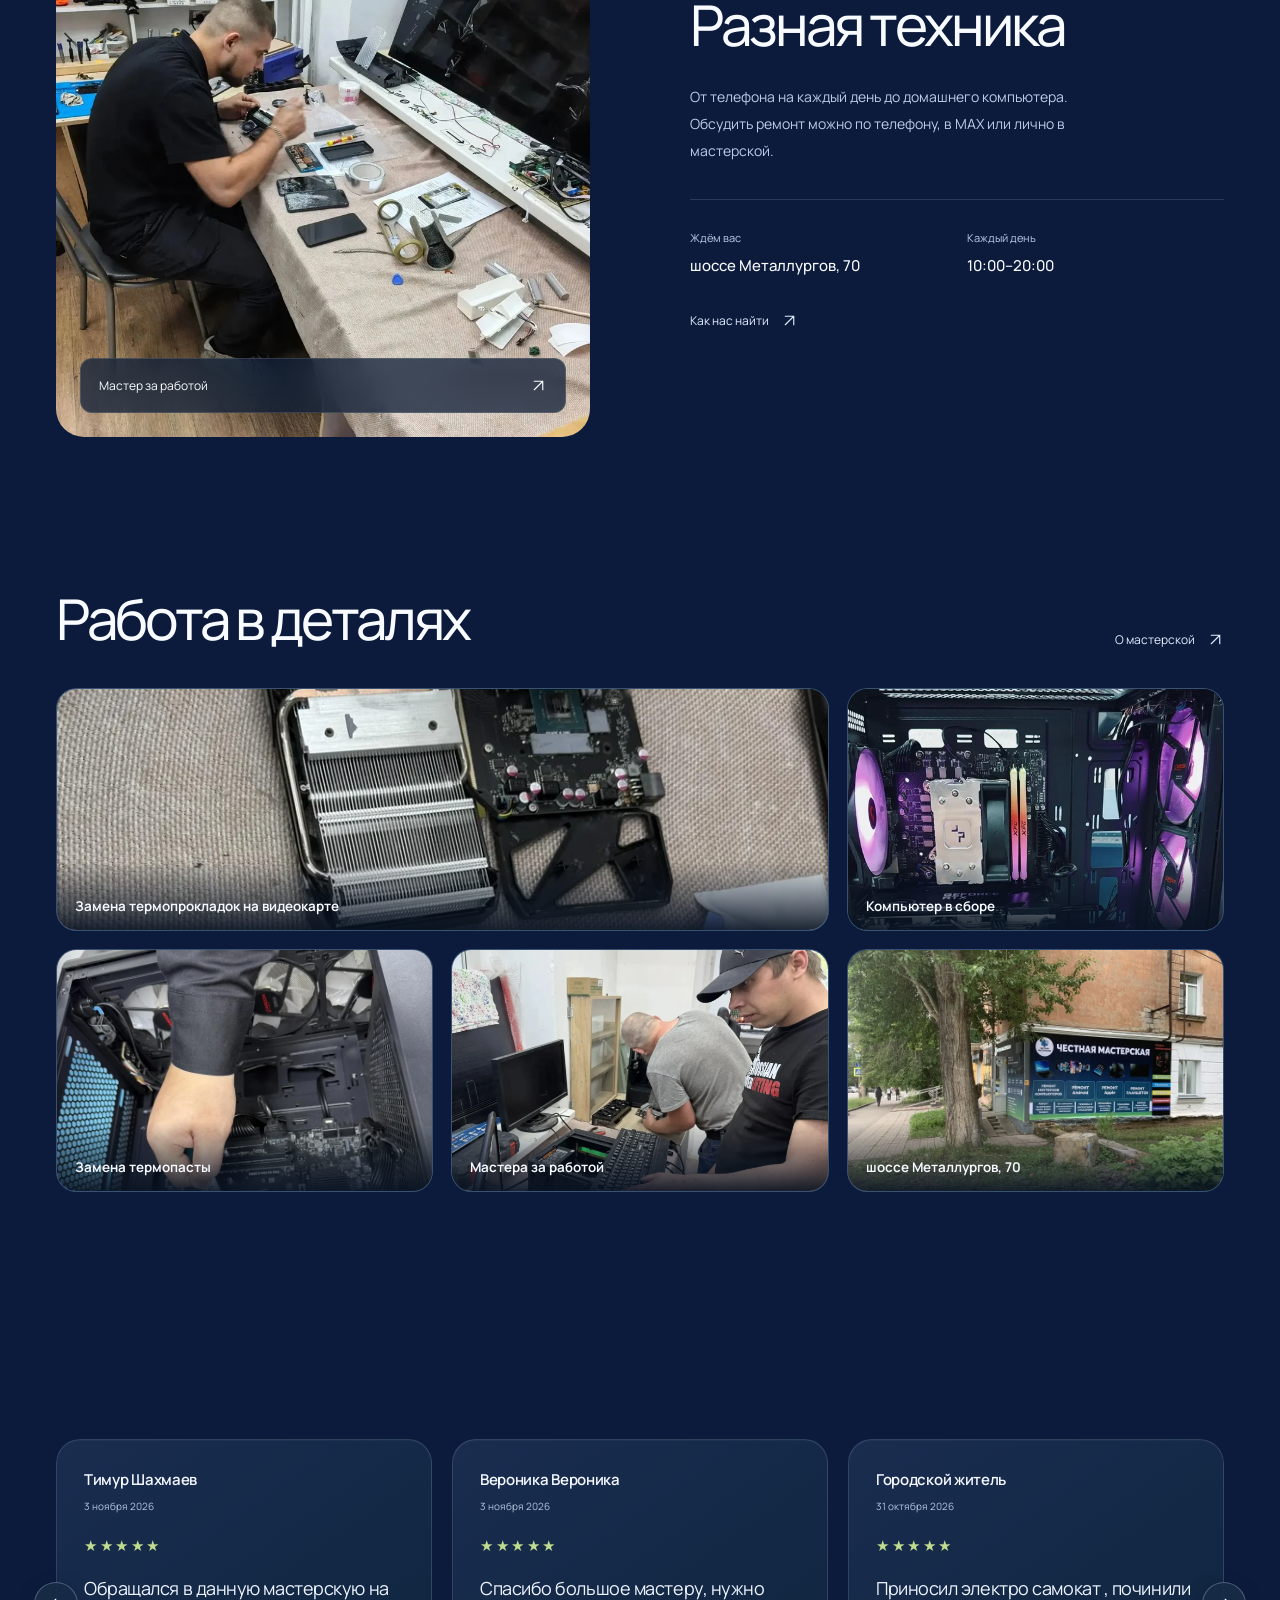
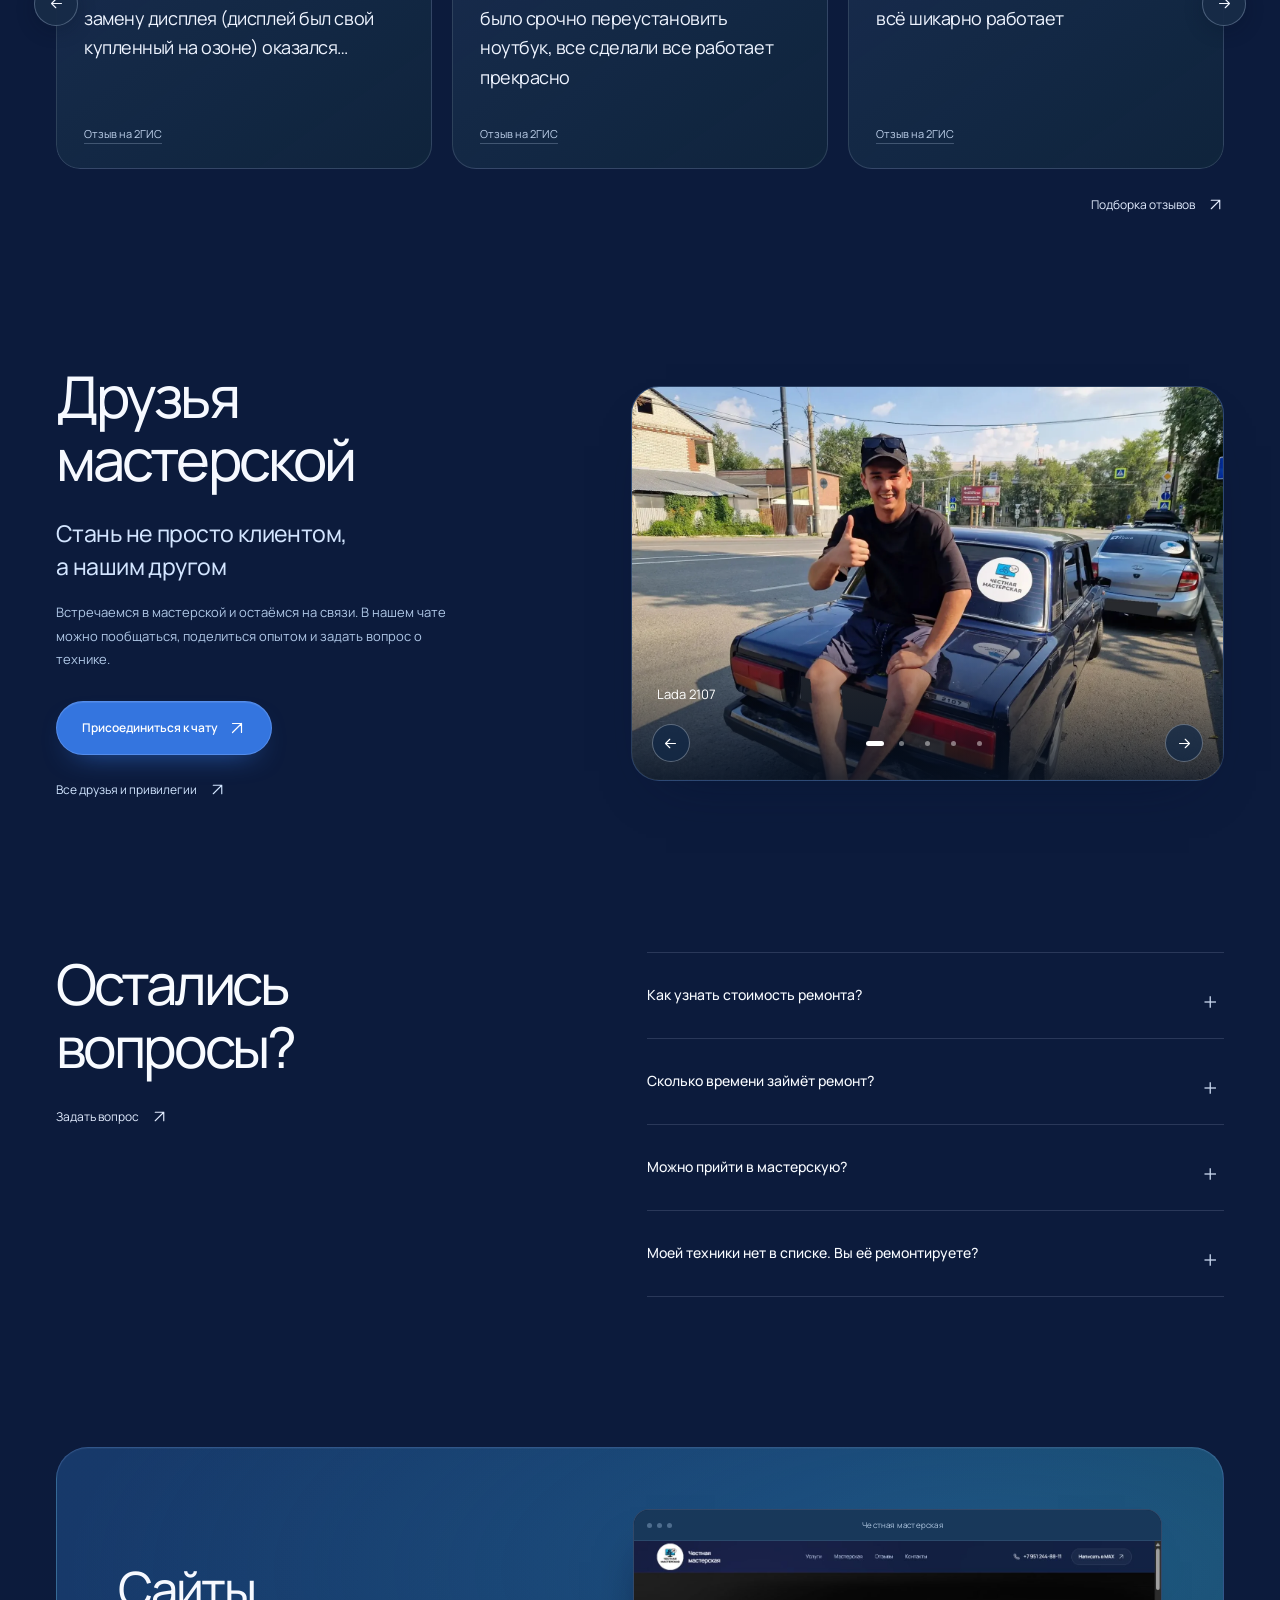
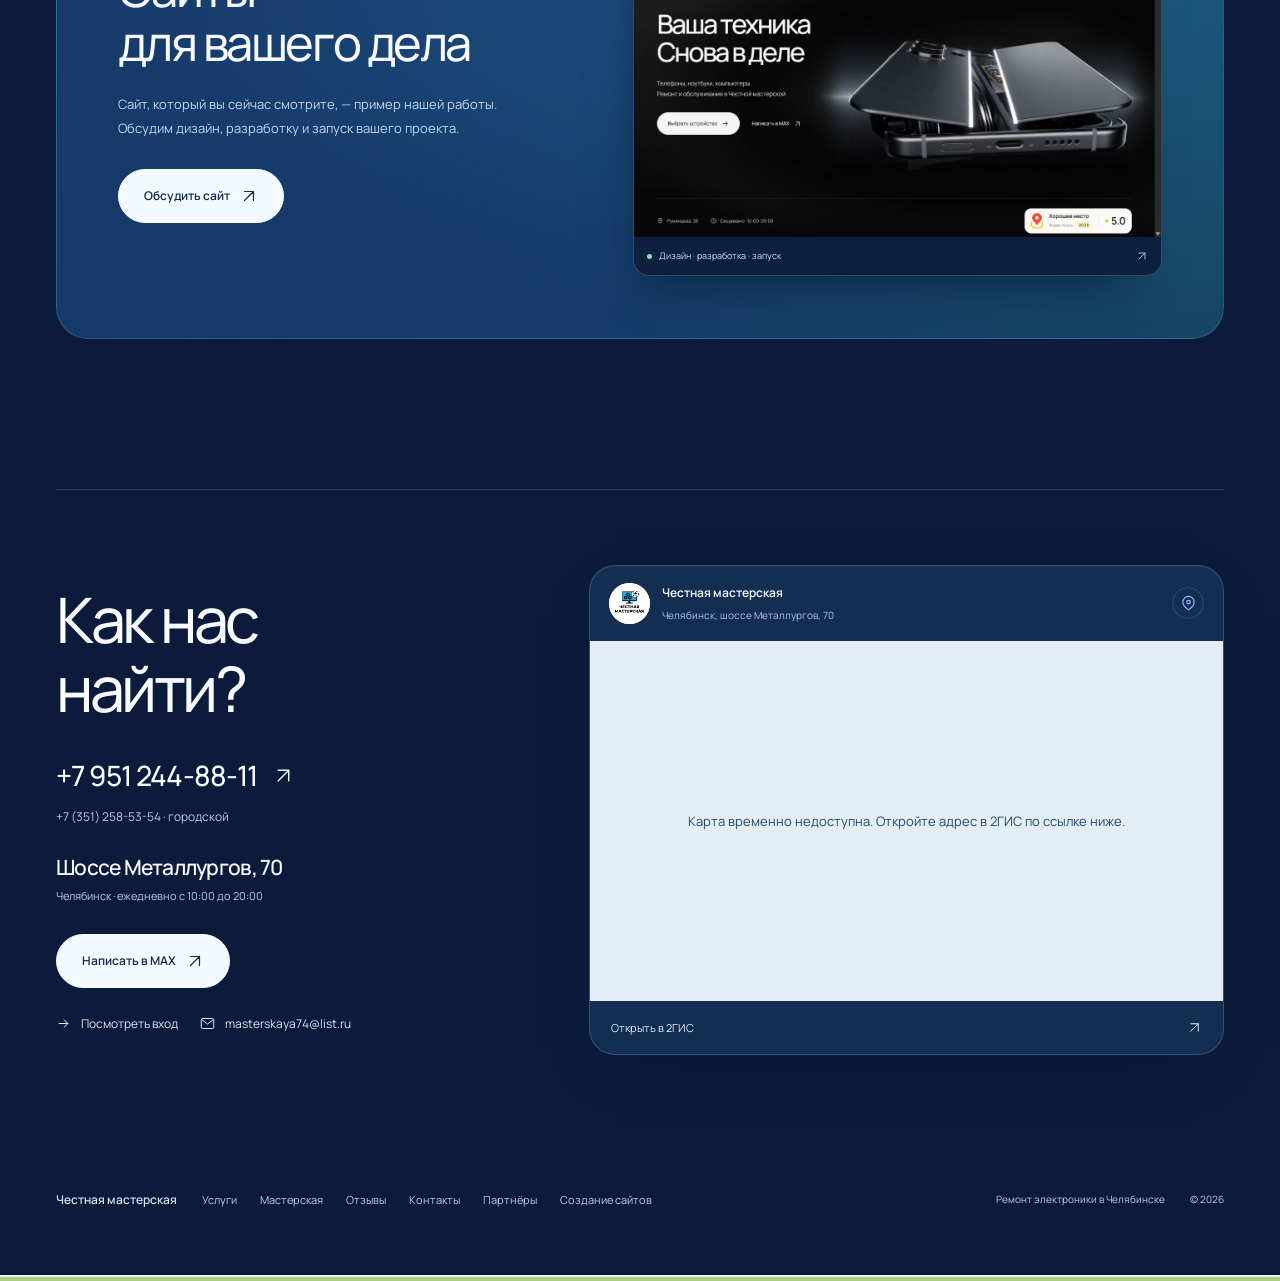
==== commit 5c1576e4: "Update workshop galleries and repair showcases" ====
--- a/index.html
+++ b/index.html
@@ -11,11 +11,12 @@
   <meta property="og:locale" content="ru_RU">
   <link rel="icon" href="assets/logo.png" type="image/png">
   <link rel="preload" href="assets/fonts/manrope-variable.ttf" as="font" type="font/ttf" crossorigin="">
-<link rel="stylesheet" href="minimal.css?v=11">
-  <link rel="stylesheet" href="home.css?v=27">
-  <link rel="stylesheet" href="home-sections.css?v=6">
+<link rel="stylesheet" href="minimal.css?v=12">
+  <link rel="stylesheet" href="home.css?v=28">
+  <link rel="stylesheet" href="home-sections.css?v=7">
   <link rel="stylesheet" href="workshop-life.css">
   <link rel="stylesheet" href="assets/vendor/leaflet/leaflet.css">
+  <link rel="stylesheet" href="photo-wall.css?v=1">
   <link rel="preload" href="assets/hero-disassembly-poster.jpg?v=2" as="image" fetchpriority="high">
   <script src="app.js" defer=""></script>
   <script src="home.js?v=7" defer=""></script>
@@ -94,10 +95,10 @@
       <a class="p-text-link workshop-life-link" href="workshop.html#workshop-life">Больше кадров<svg class="icon" aria-hidden="true"><use href="#i-up-right"></use></svg></a>
     </header>
     <div class="workshop-life-preview">
-      <a class="workshop-life-photo workshop-life-photo-lead" href="assets/workshop-life/visitors-counter.webp" data-gallery data-gallery-group="reception" data-caption="Клиенты в мастерской" aria-label="Увеличить фото клиентов в мастерской">
+      <!-- CMS_PHOTO:home-reception-01 --><a class="workshop-life-photo workshop-life-photo-lead" href="assets/workshop-life/visitors-counter.webp" data-gallery data-gallery-group="reception" data-caption="Клиенты в мастерской" aria-label="Увеличить фото клиентов в мастерской">
         <img class="workshop-life-media" src="assets/workshop-life/visitors-counter.webp" alt="Посетители собрались у стойки приёма в мастерской" width="1600" height="1200" loading="lazy" decoding="async">
         <span class="workshop-life-caption">Клиенты в мастерской</span>
-      </a>
+      </a><!-- /CMS_PHOTO -->
       <figure class="workshop-life-clip">
         <video class="workshop-life-media" controls autoplay muted loop playsinline preload="none" src="assets/workshop-life/clip-1.mp4" poster="assets/workshop-life/clip-1.webp" aria-labelledby="workshop-life-clip-1-title"></video>
         <button class="workshop-life-sound" type="button" data-workshop-life-sound aria-label="Звук видео о замене аккумулятора" aria-pressed="false" hidden>
@@ -113,7 +114,7 @@
         <figcaption class="workshop-life-clip-caption" id="workshop-life-clip-2-title"><span>Видео клиента</span><strong>Ремонт экрана</strong></figcaption>
       </figure>
     </div>
-    <div class="workshop-life-preview workshop-life-preview-more">
+    <div class="workshop-life-preview workshop-life-preview-more photo-wall photo-wall-media">
       <figure class="workshop-life-clip workshop-life-reception-video">
         <video class="workshop-life-media" controls autoplay muted loop playsinline preload="none" src="assets/workshop-life/counter-new.mp4" poster="assets/workshop-life/counter-new.webp" aria-labelledby="workshop-life-reception-video-title"></video>
         <button class="workshop-life-sound" type="button" data-workshop-life-sound aria-label="Звук видео у стойки приёма" aria-pressed="false" hidden>
@@ -121,14 +122,15 @@
         </button>
         <figcaption class="workshop-life-clip-caption" id="workshop-life-reception-video-title"><span>У стойки приёма</span><strong>Проверка телевизора</strong></figcaption>
       </figure>
-      <a class="workshop-life-photo workshop-life-photo-portrait" href="assets/workshop-life/visitors-portrait.webp" data-gallery data-gallery-group="reception" data-caption="Клиенты в мастерской" aria-label="Увеличить портрет клиента в мастерской">
+      <!-- CMS_PHOTO:home-reception-02 --><a class="workshop-life-photo workshop-life-photo-portrait" href="assets/workshop-life/visitors-portrait.webp" data-gallery data-gallery-group="reception" data-caption="Клиенты в мастерской" aria-label="Увеличить портрет клиента в мастерской">
         <img class="workshop-life-media" src="assets/workshop-life/visitors-portrait.webp" alt="Посетительница на фоне людей у стойки приёма" width="884" height="1334" loading="lazy" decoding="async">
         <span class="workshop-life-caption">Клиенты в мастерской</span>
-      </a>
-      <a class="workshop-life-photo" href="assets/workshop-life/reception-team.webp" data-gallery data-gallery-group="reception" data-caption="Команда за стойкой" aria-label="Увеличить фото команды за стойкой">
+      </a><!-- /CMS_PHOTO -->
+      <!-- CMS_PHOTO:home-reception-03 --><a class="workshop-life-photo" href="assets/workshop-life/reception-team.webp" data-gallery data-gallery-group="reception" data-caption="Команда за стойкой" aria-label="Увеличить фото команды за стойкой">
         <img class="workshop-life-media" src="assets/workshop-life/reception-team.webp" alt="Двое сотрудников сидят за стойкой приёма мастерской" width="1600" height="1200" loading="lazy" decoding="async">
         <span class="workshop-life-caption">Команда за стойкой</span>
-      </a>
+      </a><!-- /CMS_PHOTO -->
+      <!-- CMS_GALLERY:home-reception:reception -->
     </div>
     <a class="p-text-link workshop-life-link workshop-life-works" href="workshop.html#work">Наши работы<svg class="icon" aria-hidden="true"><use href="#i-up-right"></use></svg></a>
   </section>
@@ -170,8 +172,19 @@
       <a href="services.html#screens"><svg class="icon" aria-hidden="true"><use href="#i-tv"></use></svg>Телевизоры, аудио и видео</a>
       <a href="services.html#software"><svg class="icon" aria-hidden="true"><use href="#i-tool"></use></svg>Программы и прошивка</a>
       <a href="services.html#protection"><svg class="icon" aria-hidden="true"><use href="#i-mobile"></use></svg>Защитные стёкла и плёнки</a>
+      <a id="macbook-service-link" href="services.html#macbook"><svg class="icon" aria-hidden="true"><use href="#i-laptop"></use></svg>Ремонт MacBook</a>
     </div>
     <div class="p-help" data-reveal=""><p>Не нашли свою технику? Укажите модель и опишите неисправность.</p><a class="p-text-link" href="https://max.ru/join/U9VbQL_vIRLtYc8kHAHTy1KnC3-s3BVJSdOzQISSQKc" target="_blank" rel="noopener noreferrer">Спросить о ремонте<svg class="icon" aria-hidden="true"><use href="#i-up-right"></use></svg></a></div>
+  </section>
+
+  <section class="p-veterans shell" id="veterans" aria-labelledby="veterans-title">
+    <div class="p-veterans-card">
+      <div>
+        <h2 id="veterans-title">Скидка ветеранам боевых действий</h2>
+        <p>При предъявлении удостоверения ветерана боевых действий предоставляем скидку на любой ремонт и наклейку защитной плёнки.</p>
+      </div>
+      <a class="p-text-link" href="tel:+79512448811">Уточнить размер скидки<svg class="icon" aria-hidden="true"><use href="#i-up-right"></use></svg></a>
+    </div>
   </section>
 
   <section class="p-workshop p-section shell" id="workshop" aria-labelledby="workshop-title">
@@ -189,27 +202,28 @@
 
   <section class="p-section shell" id="work" aria-labelledby="work-title">
     <div class="p-section-head" data-reveal=""><div><h2 id="work-title">Работа в деталях</h2></div><a class="p-text-link" href="workshop.html">О мастерской<svg class="icon" aria-hidden="true"><use href="#i-up-right"></use></svg></a></div>
-    <div class="p-gallery" aria-label="Фотографии работ и мастерской">
-        <a class="p-gallery-item" data-reveal="" href="assets/graphics-service.webp" data-gallery="" data-caption="Обслуживание видеокарты" aria-label="Увеличить фото: обслуживание видеокарты">
+    <div class="p-gallery photo-wall" aria-label="Фотографии работ и мастерской">
+        <!-- CMS_PHOTO:home-works-01 --><a class="p-gallery-item" data-reveal="" href="assets/graphics-service.webp" data-gallery="" data-caption="Замена термопрокладок на видеокарте" aria-label="Увеличить фото — замена термопрокладок на видеокарте">
           <img src="assets/graphics-service-small.webp" alt="Разобранная видеокарта, радиатор и материалы для обслуживания" width="800" height="1067" loading="lazy">
-          <span class="p-gallery-label"><span>Обслуживание видеокарты</span></span>
-        </a>
-        <a class="p-gallery-item" data-reveal="" href="assets/computer.webp" data-gallery="" data-caption="Компьютер в сборе" aria-label="Увеличить фото: компьютер в сборе">
+          <span class="p-gallery-label"><span>Замена термопрокладок на видеокарте</span></span>
+        </a><!-- /CMS_PHOTO -->
+        <!-- CMS_PHOTO:home-works-02 --><a class="p-gallery-item" data-reveal="" href="assets/computer.webp" data-gallery="" data-caption="Компьютер в сборе" aria-label="Увеличить фото: компьютер в сборе">
           <img src="assets/computer-small.webp" alt="Собранный системный блок с фиолетовой подсветкой" width="600" height="1067" loading="lazy">
           <span class="p-gallery-label"><span>Компьютер в сборе</span></span>
-        </a>
-        <a class="p-gallery-item" data-reveal="" href="assets/computer-service.webp" data-gallery="" data-caption="Замена термопасты" aria-label="Увеличить фото: замена термопасты">
+        </a><!-- /CMS_PHOTO -->
+        <!-- CMS_PHOTO:home-works-03 --><a class="p-gallery-item" data-reveal="" href="assets/computer-service.webp" data-gallery="" data-caption="Замена термопасты" aria-label="Увеличить фото: замена термопасты">
           <img src="assets/computer-service-small.webp" alt="Нанесение термопасты на процессор компьютера" width="800" height="1067" loading="lazy">
           <span class="p-gallery-label"><span>Замена термопасты</span></span>
-        </a>
-        <a class="p-gallery-item" data-reveal="" href="assets/workshop-team.webp" data-gallery="" data-caption="В нашей мастерской" aria-label="Увеличить фото: в нашей мастерской">
-          <img src="assets/workshop-team-small.webp" alt="Фото из мастерской: девушка рядом с собранным компьютером" width="600" height="800" loading="lazy">
-          <span class="p-gallery-label"><span>В нашей мастерской</span></span>
-        </a>
-        <a class="p-gallery-item" data-reveal="" href="assets/storefront.webp" data-gallery="" data-caption="шоссе Металлургов, 70" aria-label="Увеличить фото: шоссе Металлургов, 70">
+        </a><!-- /CMS_PHOTO -->
+        <!-- CMS_PHOTO:home-works-04 --><a class="p-gallery-item" data-reveal="" href="assets/workshop-life/two-pc-technicians.webp" data-gallery="" data-caption="Мастера за работой" aria-label="Увеличить фото — мастера за работой">
+          <img src="assets/workshop-life/two-pc-technicians.webp" alt="Два мастера работают с открытыми системными блоками" width="1400" height="1269" loading="lazy" decoding="async">
+          <span class="p-gallery-label"><span>Мастера за работой</span></span>
+        </a><!-- /CMS_PHOTO -->
+        <!-- CMS_PHOTO:home-works-05 --><a class="p-gallery-item" data-reveal="" href="assets/storefront.webp" data-gallery="" data-caption="шоссе Металлургов, 70" aria-label="Увеличить фото: шоссе Металлургов, 70">
           <img src="assets/storefront.webp" alt="Вывеска и вход в Честную мастерскую на шоссе Металлургов, 70" width="1744" height="1430" loading="lazy">
           <span class="p-gallery-label"><span>шоссе Металлургов, 70</span></span>
-        </a>
+        </a><!-- /CMS_PHOTO -->
+        <!-- CMS_GALLERY:home-works -->
     </div>
   </section>
 
--- a/minimal.css
+++ b/minimal.css
@@ -204,6 +204,50 @@
 .work-gallery-four { grid-template-columns: 1fr 1fr; }
 .work-gallery-four .gallery-photo { height: 370px; }
 .work-gallery-four .gallery-photo-team > img { object-position: center 26%; }
+
+.cms-photo-grid {
+  display: grid;
+  grid-template-columns: repeat(auto-fill, minmax(min(100%, 240px), 1fr));
+  gap: clamp(10px, 1.3vw, 18px);
+  margin-top: clamp(12px, 1.4vw, 20px);
+}
+
+.cms-photo-grid:empty { display: none; }
+.catalog-collage:not(:has(img)) { display: none; }
+
+.cms-gallery-photo {
+  display: flex;
+  flex-direction: column;
+  min-width: 0;
+  overflow: hidden;
+  border: 1px solid var(--line);
+  border-radius: 13px;
+  background: var(--surface);
+  cursor: zoom-in;
+}
+
+.cms-gallery-photo:hover { border-color: currentColor; }
+
+.cms-gallery-photo > img {
+  width: 100%;
+  height: auto;
+  aspect-ratio: 4 / 3;
+  object-fit: cover;
+}
+
+.cms-gallery-photo > span {
+  padding: 10px 14px;
+  font-size: 13px;
+  font-weight: 600;
+  line-height: 1.45;
+  overflow-wrap: anywhere;
+}
+
+.cms-gallery-photo > span:empty { display: none; }
+
+@media (max-width: 760px) {
+  .cms-photo-grid { grid-template-columns: repeat(auto-fill, minmax(min(100%, 140px), 1fr)); }
+}
 .work-footer { display: flex; align-items: center; justify-content: space-between; flex-wrap: wrap; gap: 15px; padding-top: 22px; }
 .work-footer > p { color: var(--muted); font-size: 11px; }
 .status-dot { display: none; }
--- a/home.css
+++ b/home.css
@@ -223,18 +223,6 @@
 .p-workshop-facts span { display: block; color: #bdcce6; font-size: 11px; margin-bottom: 6px; }
 .p-workshop-facts strong { font-size: 15px; font-weight: 500; }
 .p-workshop-copy > .p-text-link { margin-top: 30px; }
-.p-gallery { display: grid; grid-template-columns: 1.4fr 1fr 1fr; grid-template-rows: 270px 270px; gap: 17px; }
-.p-gallery-item { position: relative; display: block; min-width: 0px; overflow: hidden; border-radius: 22px; background: #11243d; }
-.p-gallery-item:first-child { grid-row: span 2; }
-.p-gallery-item > img { width: 100%; height: 100%; object-fit: cover; transition: transform 1s cubic-bezier(0.2, 0.8, 0.2, 1), opacity 0.5s; opacity: 1; }
-.p-gallery-item:hover > img { transform: scale(1.065); opacity: 1; }
-.p-gallery-item:nth-child(2) > img { object-position: 50% 28%; }
-.p-gallery-item:nth-child(5) > img { object-position: 70% 50%; }
-.p-gallery-item::after { content: ""; position: absolute; inset: 40% 0px 0px; background: linear-gradient(transparent, rgba(0, 0, 0, 0.867)); pointer-events: none; }
-.p-gallery-label { position: absolute; z-index: 1; bottom: 23px; left: 21px; right: 21px; display: flex; gap: 12px; align-items: center; justify-content: space-between; font-size: 11px; line-height: 1.5; }
-.p-gallery-item:first-child .p-gallery-label { font-size: 16px; bottom: 28px; left: 27px; right: 27px; }
-.p-gallery-label > svg { width: 25px; height: 25px; padding: 4px; border: 1px solid rgba(255, 255, 255, 0.5); border-radius: 50%; transition: transform 0.5s; }
-.p-gallery-item:hover .p-gallery-label > svg { transform: rotate(90deg); }
 .p-reviews { --reviews-visible: 3; --reviews-gap: 20px; margin-top: 150px; }
 .p-reviews-head { display: flex; justify-content: space-between; align-items: flex-end; gap: 30px; margin-bottom: 34px; }
 .p-reviews h2 { font-size: clamp(34px,4.4vw,68px); font-weight: 450; line-height: 1.12; letter-spacing: -.055em; }
@@ -350,8 +338,6 @@
   .p-device-visual { flex-basis: 220px; height: 220px; }
   .p-workshop { gap: 35px; }
   .p-workshop-facts { grid-template-columns: 1fr; }
-  .p-gallery { grid-template-columns: 1.25fr 1fr; grid-template-rows: repeat(3, 230px); }
-  .p-gallery-item:last-child { grid-column: span 2; }
   .p-contact-grid { gap: 30px; }
   .p-contact-address { padding-left: 26px; }
   .p-contact-phone { font-size: 24px; }
@@ -427,12 +413,6 @@
   .p-workshop-facts span { font-size: 10px; }
   .p-workshop-facts strong { font-size: 14px; }
   .p-workshop-copy > .p-text-link { margin-top: 24px; }
-  .p-gallery { grid-template-columns: 1fr 1fr; grid-template-rows: 390px 230px 230px; gap: 11px; }
-  .p-gallery-item { border-radius: 18px; }
-  .p-gallery-item:first-child { grid-area: auto / span 2; }
-  .p-gallery-label { left: 13px; right: 13px; bottom: 16px; font-size: 10px; }
-  .p-gallery-item:first-child .p-gallery-label { left: 20px; right: 20px; bottom: 22px; font-size: 14px; }
-  .p-gallery-label > svg { width: 21px; height: 21px; }
   .p-reviews { --reviews-visible: 1; --reviews-gap: 16px; margin-top: 95px; }
   .p-reviews-head { display: block; margin-bottom: 25px; }
   .p-reviews h2 { font-size: 36px; }
--- a/home-sections.css
+++ b/home-sections.css
@@ -9,6 +9,23 @@
 .p-repair-paths > a:hover { border-color: #a2c7ffb3; background: #397be62b; transform: translateY(-2px); }
 .p-repair-paths .icon { width: 17px; height: 17px; color: #9cc7ff; }
 .p-repair-paths .p-path-arrow { width: 13px; height: 13px; margin-left: 9px; color: #d5e6ff; }
+
+.p-veterans { margin-top: clamp(36px, 5vw, 68px); }
+.p-veterans-card {
+  display: flex;
+  align-items: center;
+  justify-content: space-between;
+  flex-wrap: wrap;
+  gap: 14px 28px;
+  padding: clamp(20px, 3vw, 36px);
+  border: 1px solid #b6d98b55;
+  border-radius: 24px;
+  background: linear-gradient(115deg, #254456, #192f52);
+}
+.p-veterans h2 { color: #e4f5c8; font-size: clamp(20px, 2.6vw, 32px); line-height: 1.2; }
+.p-veterans p { max-width: 58ch; margin-top: 9px; color: #d6e5fa; font-size: 14px; line-height: 1.55; }
+.p-veterans .p-text-link { white-space: normal; }
+.p-veterans .icon { flex: none; }
 .p-friends { display: grid; grid-template-columns: .9fr 1.1fr; align-items: center; gap: clamp(40px,7vw,100px); }
 .p-friends h2, .p-websites h2 { color: #f6f9ff; font-size: clamp(38px,4.5vw,66px); font-weight: 450; line-height: 1.1; letter-spacing: -.05em; }
 .p-friends-lead { color: #d3e5ff; font-size: clamp(19px,1.8vw,25px); font-weight: 450; letter-spacing: -.025em; line-height: 1.45; margin-top: 25px; }
--- a/photo-wall.css
+++ b/photo-wall.css
@@ -0,0 +1,153 @@
+.photo-wall, #android {
+  --photo-height: clamp(150px, 19vw, 270px);
+  --photo-gap: clamp(9px, 1.4vw, 18px);
+}
+
+.photo-wall {
+  display: grid;
+  grid-template-columns: repeat(6, minmax(0, 1fr));
+  grid-template-rows: none;
+  align-items: start;
+  gap: var(--photo-gap);
+}
+
+.photo-wall:not(:has(img, video, [data-cms-add-photo])) { display: none; }
+
+.photo-wall > :not(button) {
+  grid-area: auto;
+  grid-column: span 2;
+  min-width: 0;
+}
+
+.photo-wall > .cms-inline-photo-tile { width: auto; margin: 0; }
+.photo-wall-pair { --photo-height: clamp(180px, 28vw, 380px); }
+.photo-wall-pair > :not(button) { grid-column: span 3; }
+
+/* Count the tiles without the editor button, so both views pack the same rows. */
+@media (min-width: 961px) {
+  .photo-wall:not(.photo-wall-pair) > :nth-child(1 of :not(button)):nth-last-child(3n+5 of :not(button)) {
+    grid-column: span 4;
+  }
+
+  .photo-wall:not(.photo-wall-pair) > :nth-child(3n+1 of :not(button)):nth-last-child(4 of :not(button)),
+  .photo-wall:not(.photo-wall-pair) > :nth-child(3n+1 of :not(button)):nth-last-child(4 of :not(button)) ~ :not(button),
+  .photo-wall:not(.photo-wall-pair) > :nth-child(1 of :not(button)):nth-last-child(-n+2 of :not(button)),
+  .photo-wall:not(.photo-wall-pair) > :nth-child(2 of :not(button)):nth-last-child(1 of :not(button)) {
+    grid-column: span 3;
+  }
+
+  .photo-wall-pair > :nth-child(odd of :not(button)):nth-last-child(3 of :not(button)),
+  .photo-wall-pair > :nth-child(odd of :not(button)):nth-last-child(3 of :not(button)) ~ :not(button) {
+    --photo-height: clamp(150px, 20vw, 300px);
+    grid-column: span 2;
+  }
+}
+
+:is(.photo-wall > a, .photo-wall > .cms-inline-photo-tile > a, .photo-wall .catalog-macbook-archive, #android .catalog-android-photo) {
+  position: relative;
+  display: block;
+  width: 100%;
+  height: var(--photo-height);
+  aspect-ratio: auto;
+  margin: 0;
+  overflow: hidden;
+  border: 1px solid #b7d4ff3d;
+  border-radius: clamp(12px, 1.6vw, 21px);
+  background: #112845;
+  color: #f6f9ff;
+}
+
+.photo-wall .catalog-macbook-archive > a { display: block; height: 100%; }
+
+:is(.photo-wall > a, .photo-wall > .cms-inline-photo-tile > a, .photo-wall .catalog-macbook-archive > a, #android .catalog-android-photo) > img {
+  display: block;
+  width: 100%;
+  height: 100%;
+  max-height: none;
+  aspect-ratio: auto;
+  border: 0;
+  border-radius: 0;
+  object-fit: cover;
+  object-position: 50% 28%;
+}
+
+.photo-wall .workshop-life-photo-portrait > img { object-position: 50% 30%; }
+.photo-wall [href$="/storefront.webp"] > img { object-position: 64% 43%; }
+
+:is(.photo-wall > a, .photo-wall > .cms-inline-photo-tile > a):hover { border-color: #bad8ff9c; }
+.photo-wall a:focus-visible { outline: 2px solid #b9defd; outline-offset: 3px; }
+.photo-wall :is(.p-gallery-label, .workshop-photo-caption, .workshop-life-caption, .cms-gallery-photo > span, .catalog-macbook-archive figcaption),
+#android .catalog-android-photo figcaption,
+.photo-wall > a[data-caption]:not(:has(> span)):not(.cms-gallery-photo)::after,
+.photo-wall .cms-inline-photo-tile > a[data-caption]:not(:has(> span)):not(.cms-gallery-photo)::after {
+  position: absolute;
+  inset: auto 0 0;
+  z-index: 1;
+  display: block;
+  margin: 0;
+  padding: clamp(20px, 3vw, 36px) clamp(9px, 1.45vw, 18px) clamp(8px, 1.2vw, 15px);
+  border: 0;
+  background: linear-gradient(transparent, #081222e8);
+  color: #f6f9ff;
+  font-size: clamp(11px, 1.05vw, 14px);
+  font-weight: 650;
+  line-height: 1.35;
+  overflow-wrap: anywhere;
+  pointer-events: none;
+}
+
+.photo-wall > a[data-caption]:not(:has(> span)):not(.cms-gallery-photo)::after,
+.photo-wall .cms-inline-photo-tile > a[data-caption]:not(:has(> span)):not(.cms-gallery-photo)::after {
+  content: attr(data-caption);
+}
+
+.photo-wall .catalog-macbook-archive figcaption a {
+  display: inline;
+  color: #d3e9ff;
+  font: inherit;
+  text-decoration: underline;
+  text-underline-offset: 2px;
+  pointer-events: auto;
+}
+
+.photo-wall-media .workshop-life-clip { min-height: var(--photo-height); }
+.photo-wall-media .workshop-life-clip video {
+  height: var(--photo-height);
+  aspect-ratio: auto;
+}
+
+/* Android's caption keeps its existing editor key by remaining at its source level. */
+#android:not([hidden]) {
+  display: grid;
+  grid-template-columns: repeat(2, minmax(0, 1fr));
+  column-gap: var(--photo-gap);
+}
+
+#android > :not(.catalog-android-photo, .cms-inline-photo-tile, .photo-wall-android) { grid-column: 1 / -1; }
+#android > .catalog-return { justify-self: start; }
+#android .photo-wall-android { display: contents; }
+:is(#android .photo-wall-android > :not(button), #android > .catalog-android-photo, #android > .cms-inline-photo-tile) {
+  grid-column: auto;
+  width: auto;
+  margin-top: var(--photo-gap);
+  align-self: start;
+}
+
+#android .catalog-android-photo { width: 100%; margin-top: 0; }
+#android > .catalog-android-photo { margin-top: var(--photo-gap); }
+
+@media (max-width: 960px) {
+  .photo-wall, #android { --photo-height: clamp(130px, 35vw, 290px); }
+  .photo-wall > :not(button) { grid-column: span 3; }
+  .photo-wall:not(.photo-wall-media) > :nth-child(1 of :not(button)):nth-last-child(2n+1 of :not(button)),
+  .photo-wall-media > .workshop-life-reception-video,
+  .photo-wall-media > :nth-child(even of :not(button)):nth-last-child(1 of :not(button)) {
+    --photo-height: clamp(190px, 52vw, 360px);
+    grid-column: 1 / -1;
+  }
+}
+
+@media (prefers-reduced-motion: no-preference) {
+  .photo-wall a img { transition: transform .35s ease; }
+  .photo-wall a:hover img { transform: scale(1.035); }
+}
